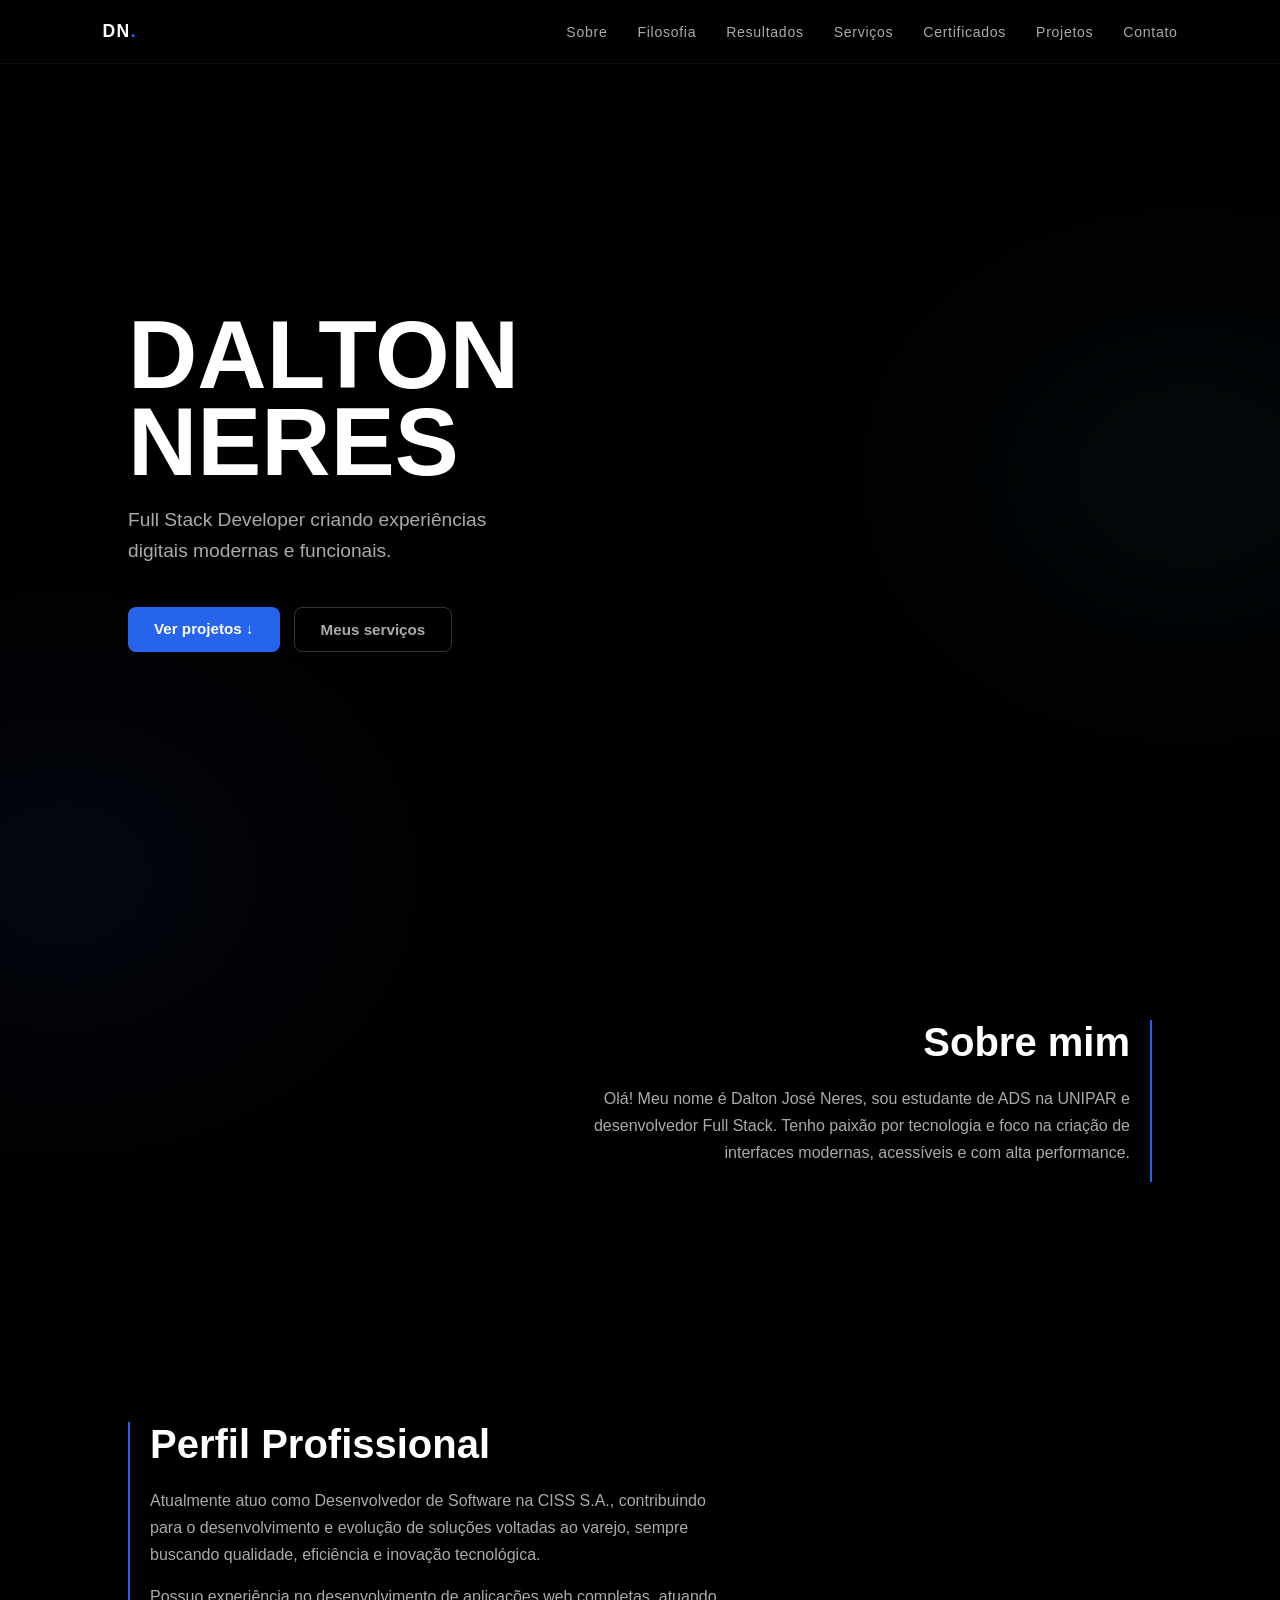
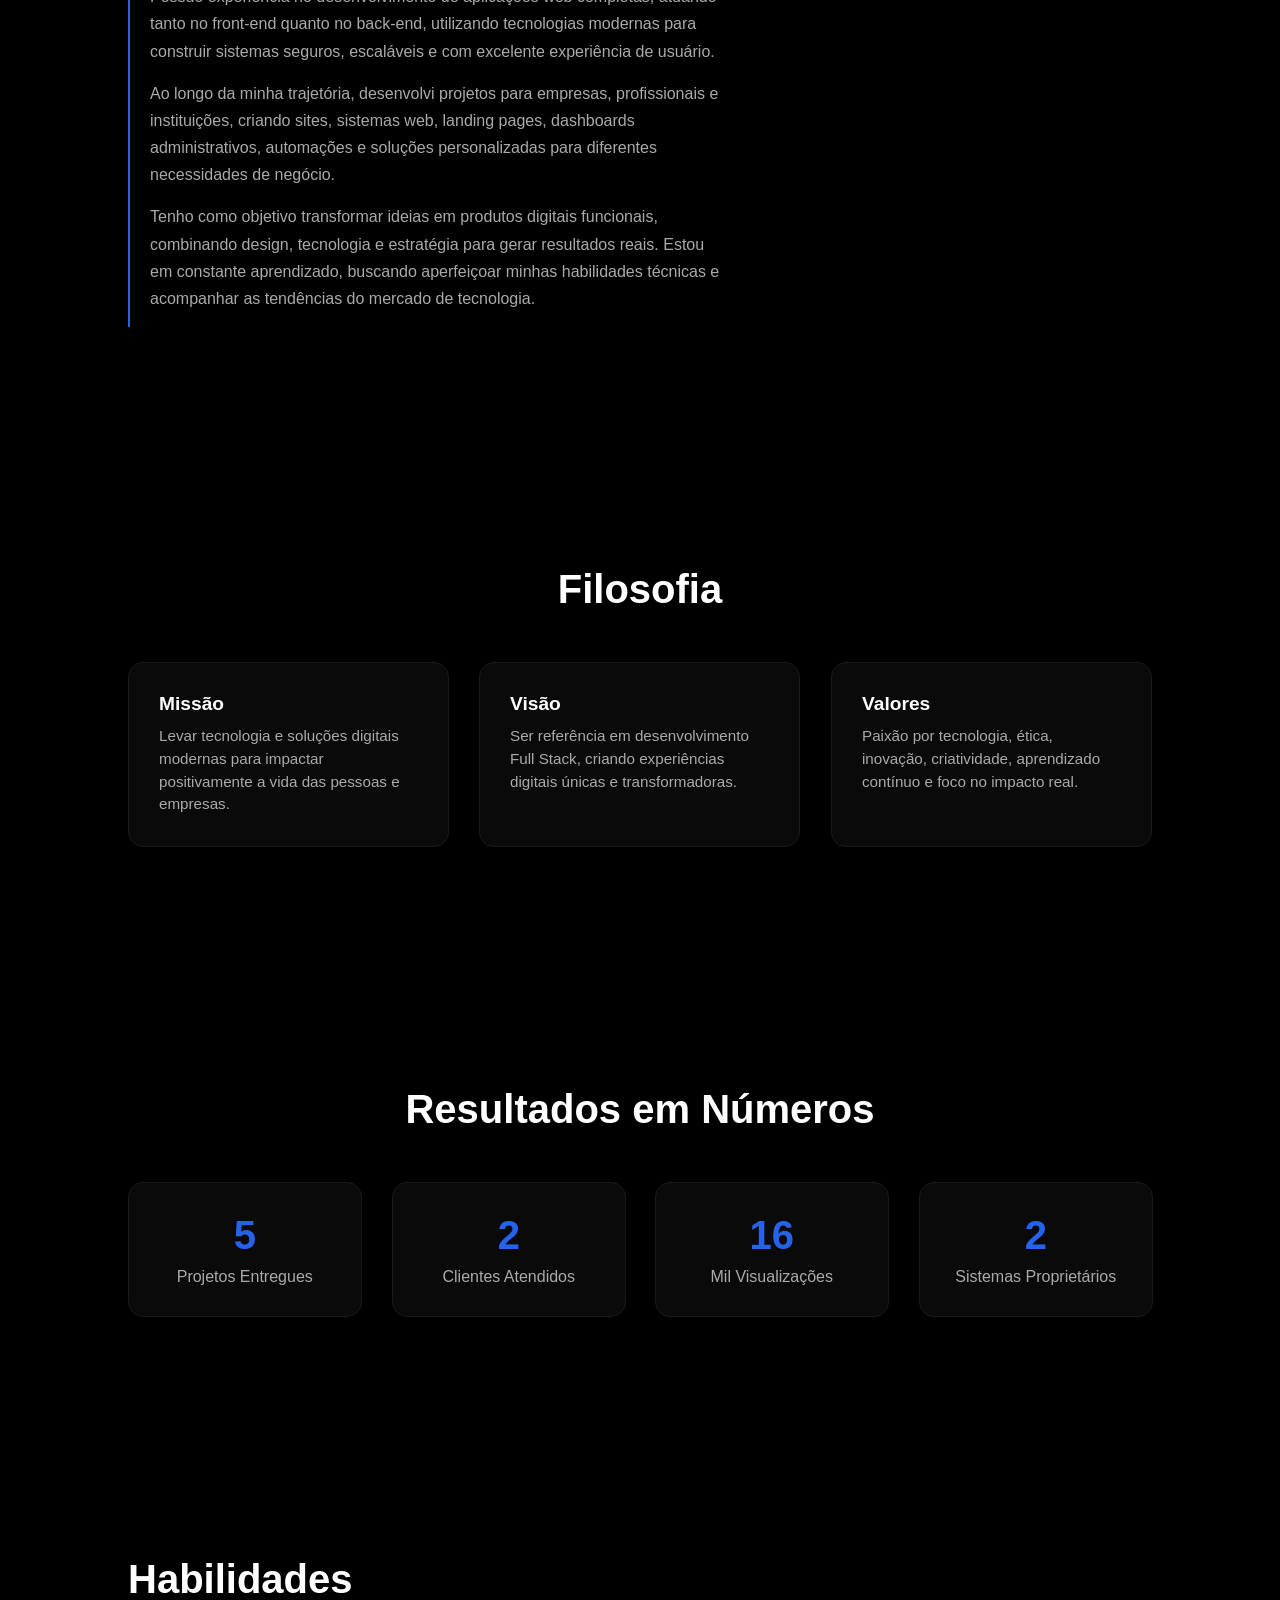
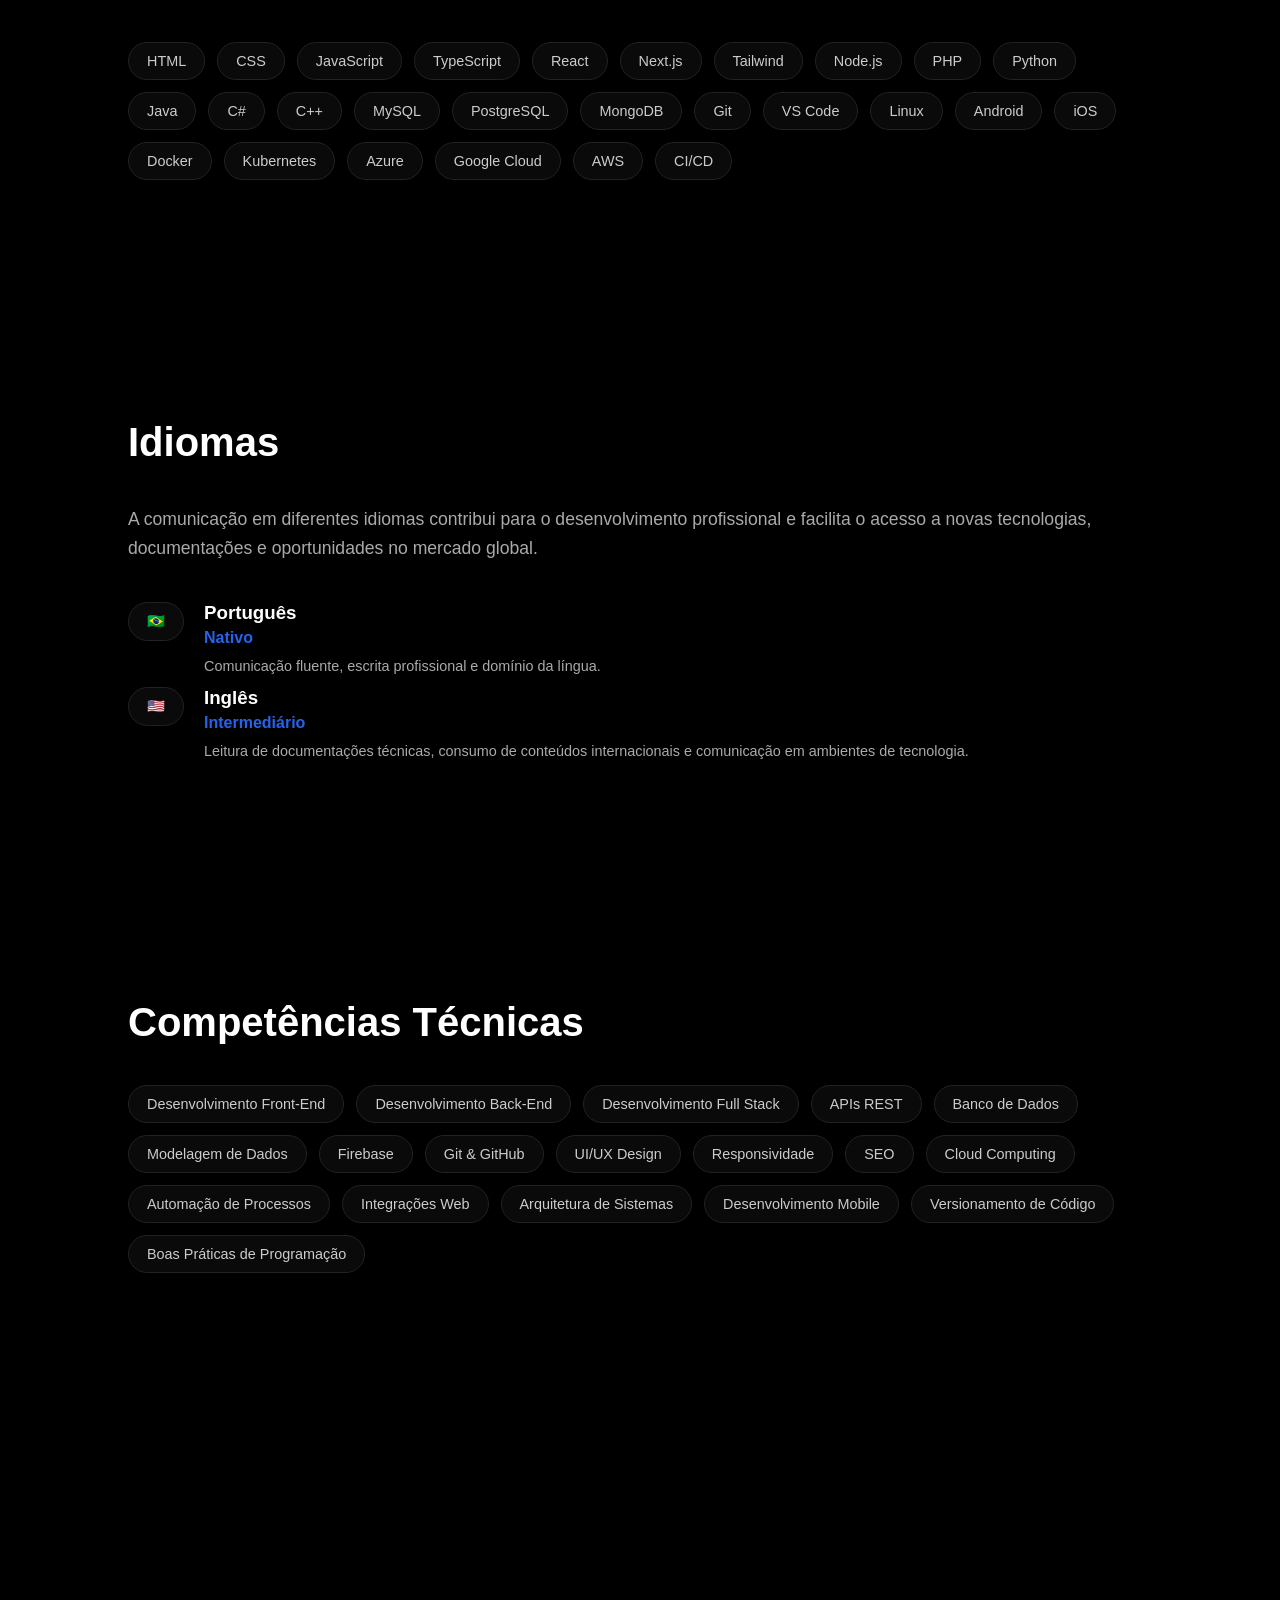
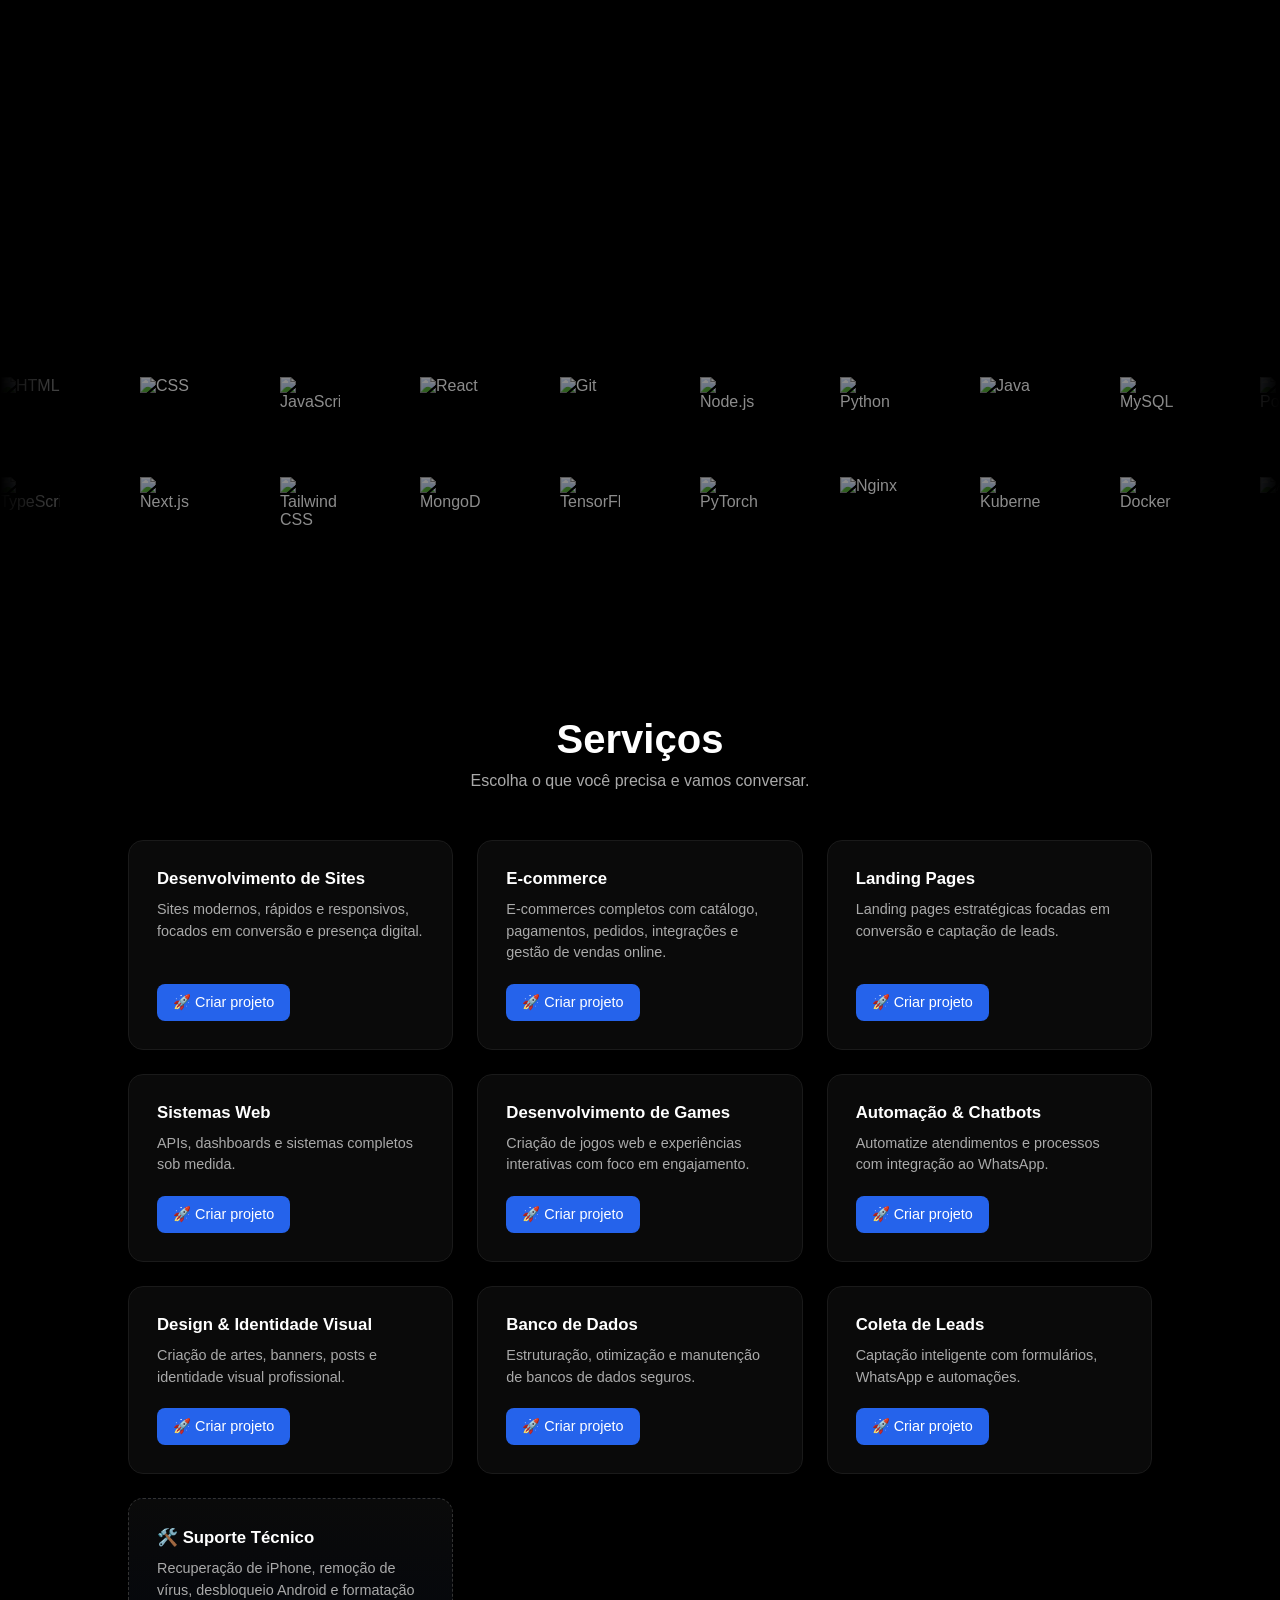
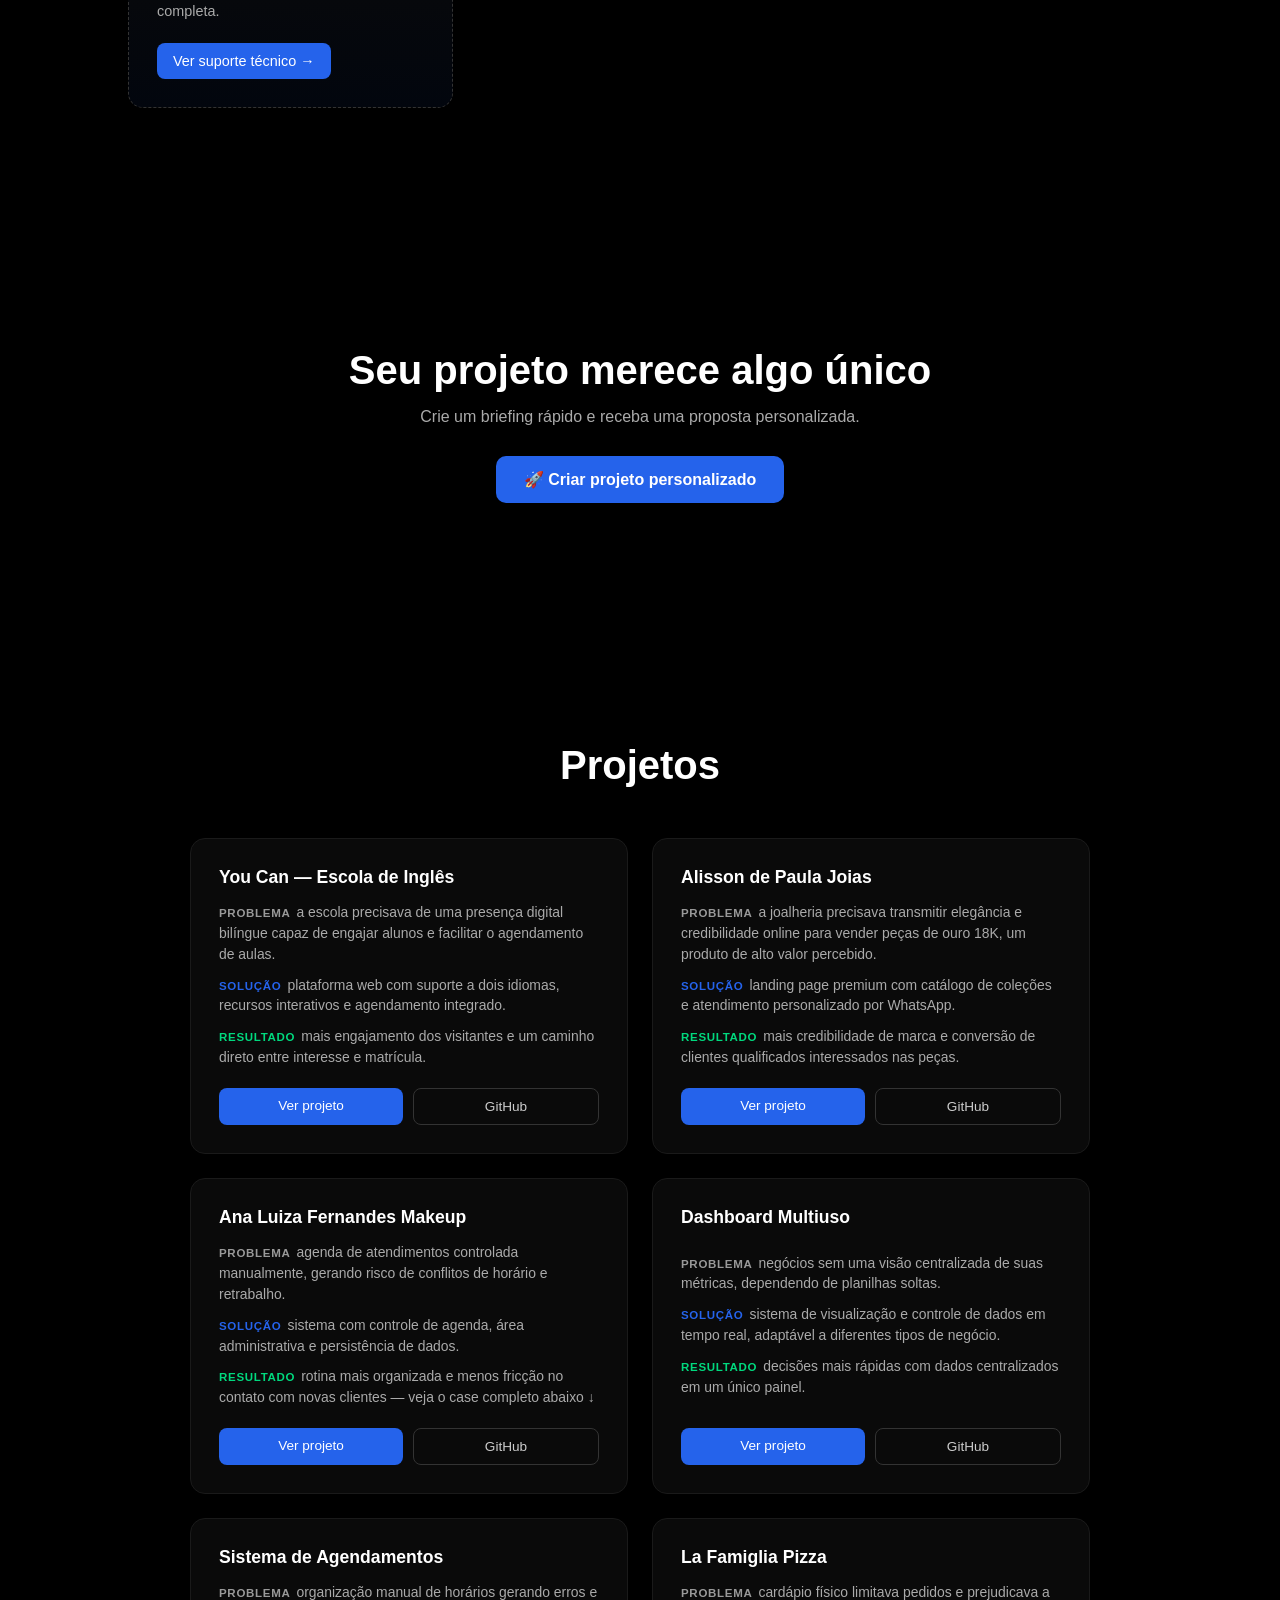
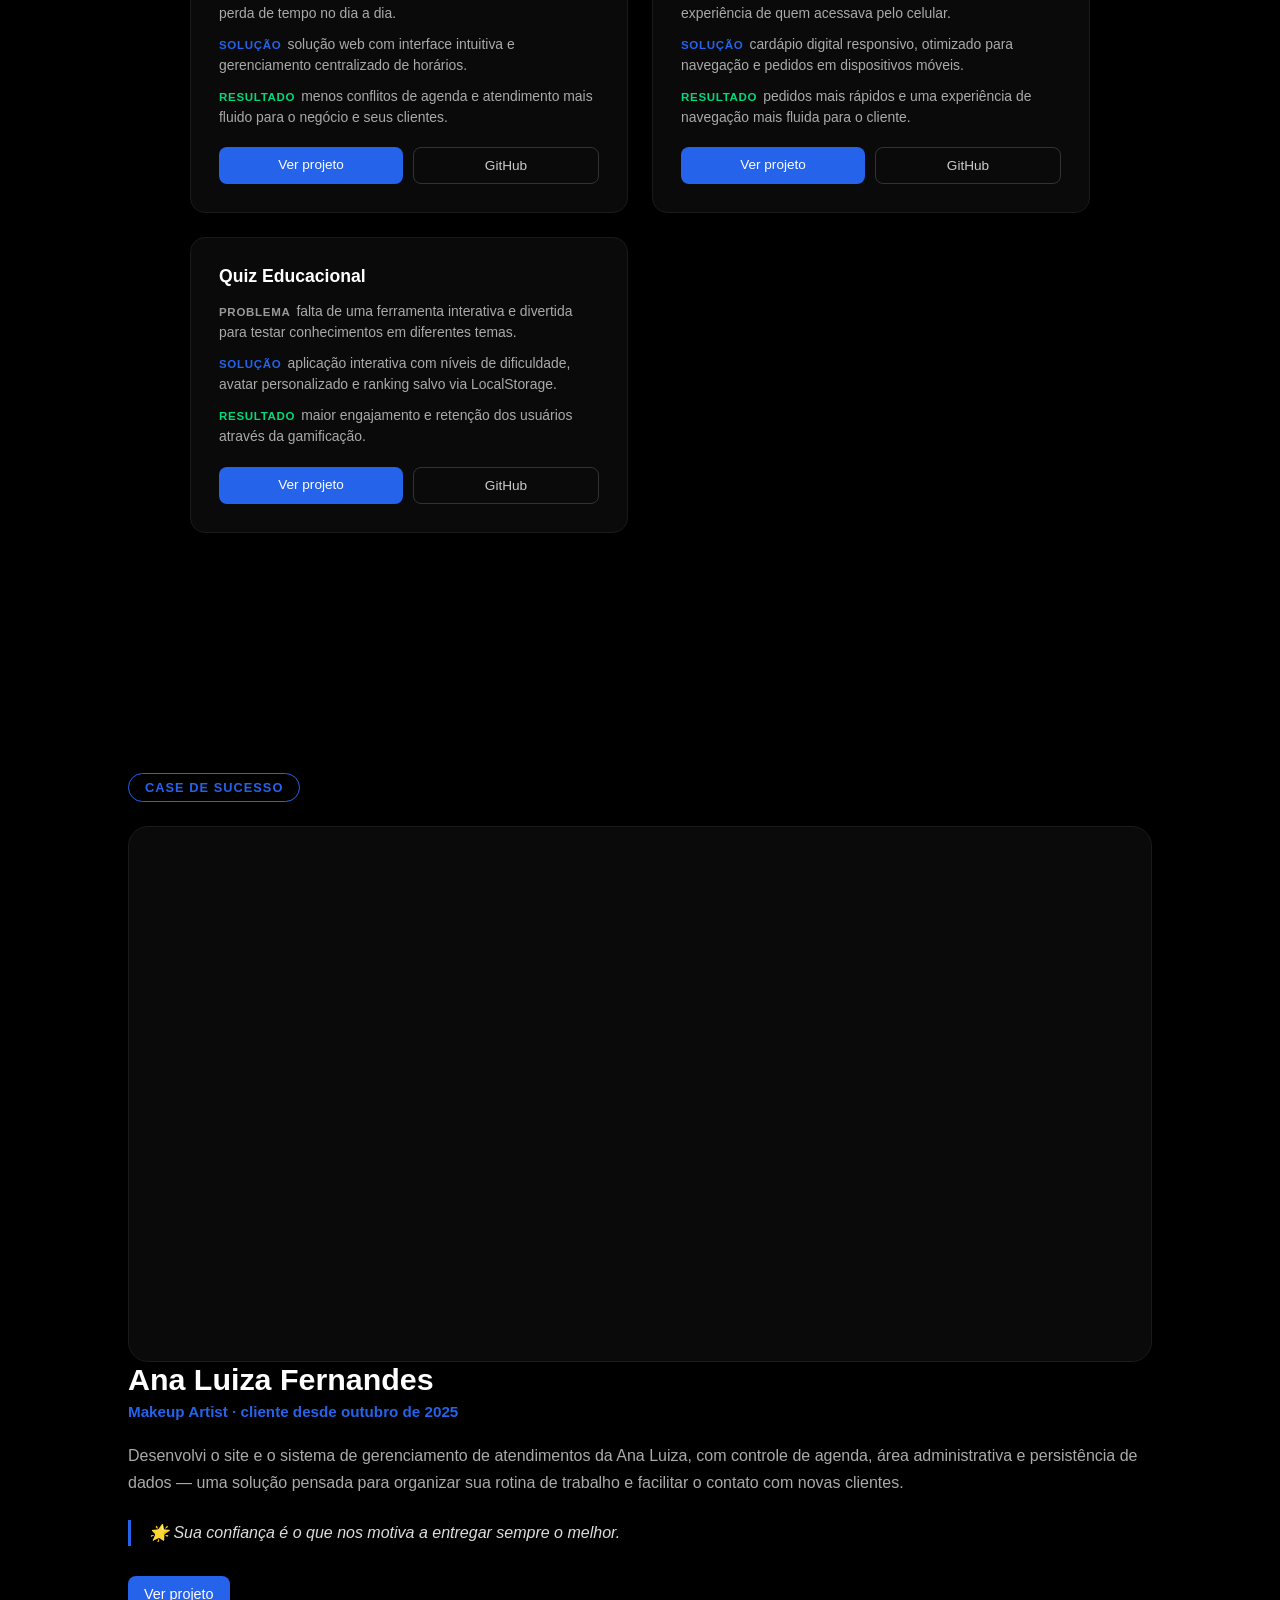
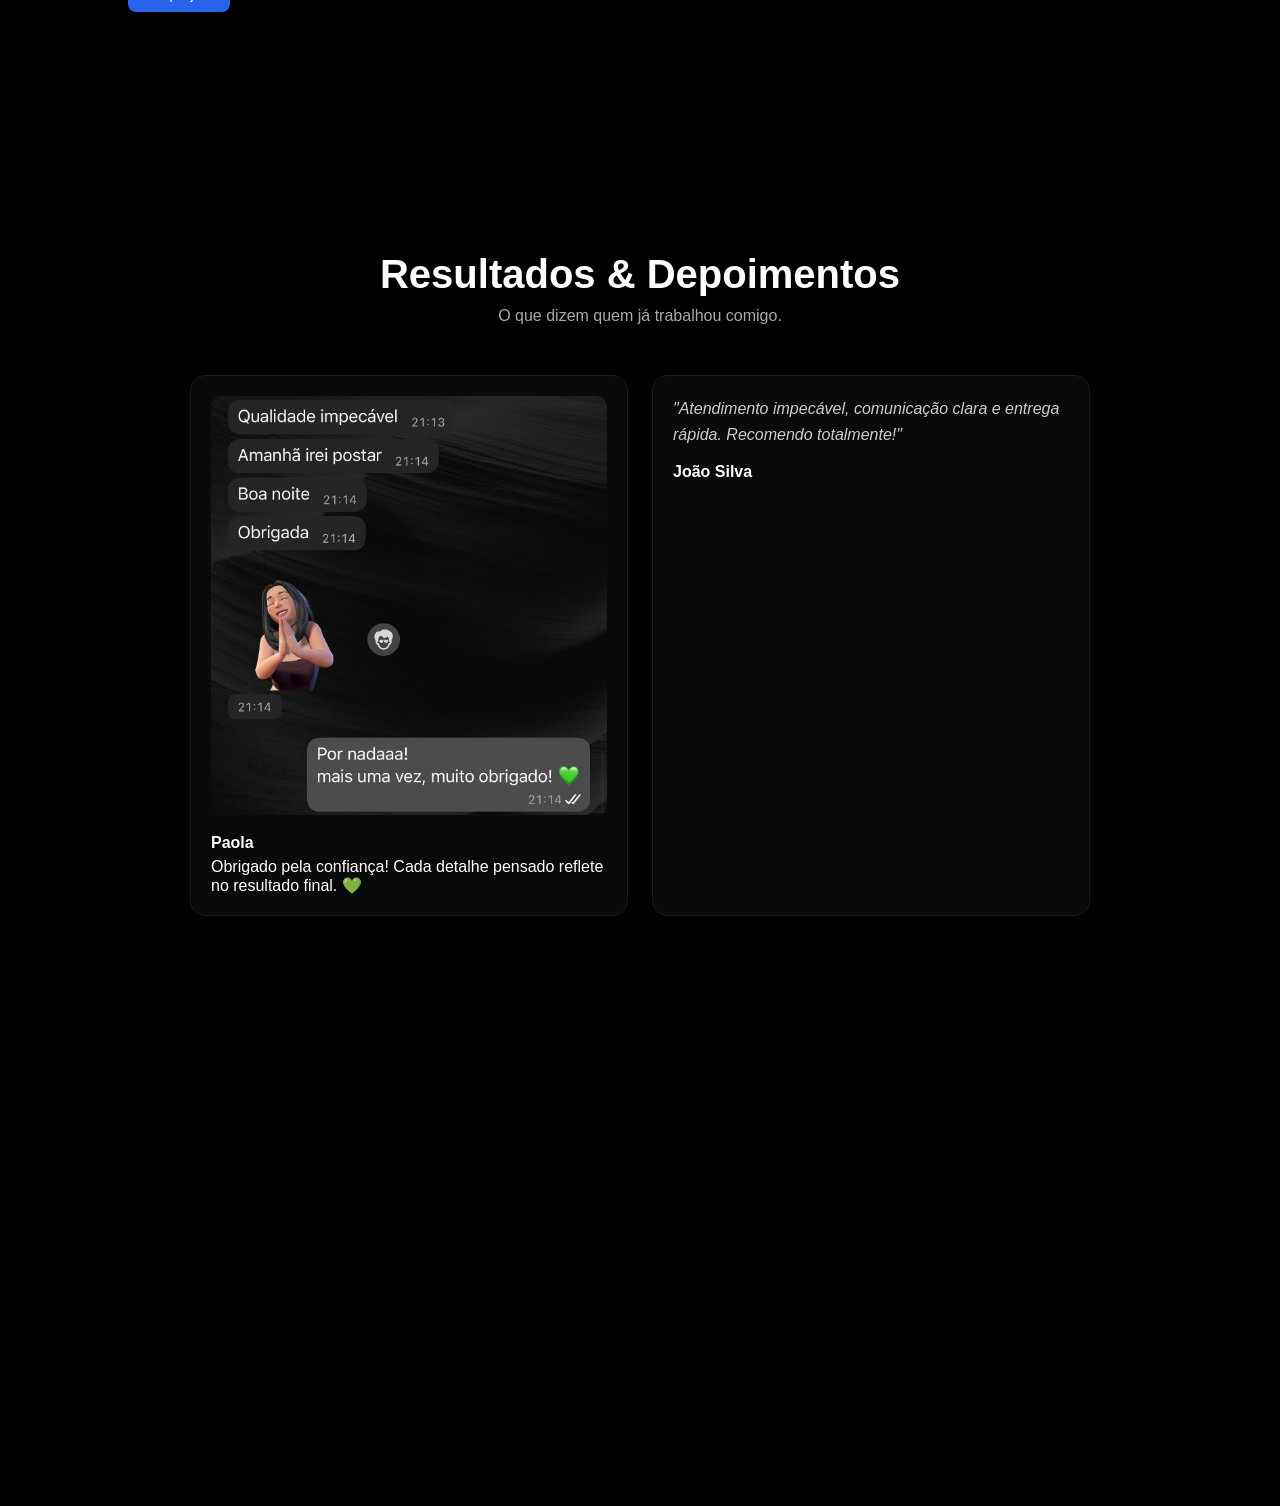
==== index.html @ 387e4067 "linkagem de pdfs" ====
<!DOCTYPE html>
<html lang="pt-br">

<head>
  <meta charset="UTF-8">
  <meta name="viewport" content="width=device-width, initial-scale=1.0">
  <title>Dalton Neres | Full Stack Developer</title>

  <!-- SEO -->
  <meta name="description"
    content="Portfólio de Dalton Neres — Desenvolvedor Full Stack especializado em sites, sistemas web, landing pages e automações.">
  <meta name="author" content="Dalton Neres">
  <meta property="og:title" content="Dalton Neres | Full Stack Developer">
  <meta property="og:description" content="Criando experiências digitais modernas e funcionais.">
  <meta property="og:type" content="website">
  <meta property="og:url" content="https://potfolio-neres-s48x.vercel.app/">

  <link rel="stylesheet" href="style.css">
</head>

<body>

  <!-- ─── NAVBAR ─────────────────────────────────────────────────────────────── -->
  <nav id="navbar" role="navigation" aria-label="Menu principal">
    <a href="#hero" class="nav-logo">DN<span>.</span></a>

    <button id="menuToggle" aria-label="Abrir menu" aria-expanded="false">☰</button>

    <ul id="navMenu">
      <li><a href="#sobre" class="nav-link">Sobre</a></li>
      <li><a href="#filosofia" class="nav-link">Filosofia</a></li>
      <li><a href="#resultados" class="nav-link">Resultados</a></li>
      <li><a href="#servicos" class="nav-link">Serviços</a></li>
      <li><a href="#certificacoes" class="nav-link">Certificados</a></li>
      <li><a href="#projetos" class="nav-link">Projetos</a></li>
      <li><a href="#contato" class="nav-link">Contato</a></li>
    </ul>
  </nav>

  <!-- ─── HERO ────────────────────────────────────────────────────────────────── -->
  <section class="hero" id="hero">
    <h1>
      DALTON <br>
      NERES
    </h1>

    <p class="subtitle">
      Full Stack Developer criando experiências digitais modernas e funcionais.
    </p>

    <div class="hero-cta">
      <a href="#projetos" class="btn-hero primary">Ver projetos ↓</a>
      <a href="#servicos" class="btn-hero secondary">Meus serviços</a>
    </div>
  </section>

  <!-- ─── SOBRE ────────────────────────────────────────────────────────────────── -->
  <section class="sobre reveal" id="sobre">
    <div class="content">
      <h2>Sobre mim</h2>
      <p>
        Olá! Meu nome é Dalton José Neres, sou estudante de ADS na UNIPAR
        e desenvolvedor Full Stack. Tenho paixão por tecnologia e foco na
        criação de interfaces modernas, acessíveis e com alta performance.
      </p>
    </div>
  </section>

  <!-- ─── PERFIL PROFISSIONAL ──────────────────────────────────────────────────── -->

  <section class="profissional reveal">
    <div class="content">
      <h2>Perfil Profissional</h2>

      <p>
        Atualmente atuo como Desenvolvedor de Software na CISS S.A., contribuindo para o desenvolvimento e evolução de
        soluções voltadas ao varejo, sempre buscando qualidade, eficiência e inovação tecnológica.
      </p>

      <p>
        Possuo experiência no desenvolvimento de aplicações web completas, atuando tanto no front-end quanto no
        back-end, utilizando tecnologias modernas para construir sistemas seguros, escaláveis e com excelente
        experiência de usuário.
      </p>

      <p>
        Ao longo da minha trajetória, desenvolvi projetos para empresas, profissionais e instituições, criando sites,
        sistemas web, landing pages, dashboards administrativos, automações e soluções personalizadas para diferentes
        necessidades de negócio.
      </p>

      <p>
        Tenho como objetivo transformar ideias em produtos digitais funcionais, combinando design, tecnologia e
        estratégia para gerar resultados reais. Estou em constante aprendizado, buscando aperfeiçoar minhas habilidades
        técnicas e acompanhar as tendências do mercado de tecnologia.
      </p>

    </div>
  </section>

  <!-- ─── FILOSOFIA ────────────────────────────────────────────────────────────── -->
  <section class="filosofia fade-in" id="filosofia">
    <h2>Filosofia</h2>

    <div class="filosofia-cards">
      <div class="filosofia-card">
        <h3>Missão</h3>
        <p>Levar tecnologia e soluções digitais modernas para impactar positivamente a vida das pessoas e empresas.</p>
      </div>

      <div class="filosofia-card">
        <h3>Visão</h3>
        <p>Ser referência em desenvolvimento Full Stack, criando experiências digitais únicas e transformadoras.</p>
      </div>

      <div class="filosofia-card">
        <h3>Valores</h3>
        <p>Paixão por tecnologia, ética, inovação, criatividade, aprendizado contínuo e foco no impacto real.</p>
      </div>
    </div>
  </section>

  <!-- ─── RESULTADOS ────────────────────────────────────────────────────────────── -->
  <section class="resultados-dev fade-in" id="resultados">
    <h2>Resultados em Números</h2>

    <div class="resultados-grid">
      <div class="resultado-card">
        <span class="numero" data-valor="35">0</span>
        <p>Projetos Entregues</p>
      </div>

      <div class="resultado-card">
        <span class="numero" data-valor="18">0</span>
        <p>Clientes Atendidos</p>
      </div>

      <div class="resultado-card">
        <span class="numero" data-valor="100">0</span>
        <p>Mil Visualizações</p>
      </div>

      <div class="resultado-card">
        <span class="numero" data-valor="14">0</span>
        <p>Sistemas Proprietários</p>
      </div>
    </div>
  </section>

  <!-- ─── HABILIDADES ───────────────────────────────────────────────────────────── -->
  <section class="skills reveal">
    <h2>Habilidades</h2>

    <div class="grid">
      <span>HTML</span>
      <span>CSS</span>
      <span>JavaScript</span>
      <span>TypeScript</span>
      <span>React</span>
      <span>Next.js</span>
      <span>Tailwind</span>
      <span>Node.js</span>
      <span>PHP</span>
      <span>Python</span>
      <span>Java</span>
      <span>C#</span>
      <span>C++</span>
      <span>MySQL</span>
      <span>PostgreSQL</span>
      <span>MongoDB</span>
      <span>Git</span>
      <span>VS Code</span>
      <span>Linux</span>
      <span>Android</span>
      <span>iOS</span>
      <span>Docker</span>
      <span>Kubernetes</span>
      <span>Azure</span>
      <span>Google Cloud</span>
      <span>AWS</span>
      <span>CI/CD</span>
    </div>
  </section>

  <!-- ─── IDIOMAS ─────────────────────────────────────────────────────────────── -->

  <section class="idiomas reveal" id="idiomas">
    <h2>Idiomas</h2>

    <p class="descricao">
      A comunicação em diferentes idiomas contribui para o desenvolvimento
      profissional e facilita o acesso a novas tecnologias, documentações e
      oportunidades no mercado global.
    </p>

    <div class="grid">
      <div class="idioma-card">
        <span class="bandeira">🇧🇷</span>
        <div>
          <h3>Português</h3>
          <p>Nativo</p>
          <small>Comunicação fluente, escrita profissional e domínio da língua.</small>
        </div>
      </div>

      <div class="idioma-card">
        <span class="bandeira">🇺🇸</span>
        <div>
          <h3>Inglês</h3>
          <p>Intermediário</p>
          <small>
            Leitura de documentações técnicas, consumo de conteúdos internacionais
            e comunicação em ambientes de tecnologia.
          </small>
        </div>
      </div>
    </div>
  </section>

  <!-- ─── COMPETÊNCIAS TÉCNICAS ──────────────────────────────────────────────── -->

  <section class="competencias reveal" id="competencias">
    <h2>Competências Técnicas</h2>

    <div class="grid">
      <span>Desenvolvimento Front-End</span>
      <span>Desenvolvimento Back-End</span>
      <span>Desenvolvimento Full Stack</span>
      <span>APIs REST</span>
      <span>Banco de Dados</span>
      <span>Modelagem de Dados</span>
      <span>Firebase</span>
      <span>Git & GitHub</span>
      <span>UI/UX Design</span>
      <span>Responsividade</span>
      <span>SEO</span>
      <span>Cloud Computing</span>
      <span>Automação de Processos</span>
      <span>Integrações Web</span>
      <span>Arquitetura de Sistemas</span>
      <span>Desenvolvimento Mobile</span>
      <span>Versionamento de Código</span>
      <span>Boas Práticas de Programação</span>
    </div>
  </section>


  <!-- ─── CERTIFICAÇÕES ───────────────────────────────────────────────────────── -->

  <section class="certificacoes reveal" id="certificacoes">
    <h2>Certificações</h2>

    <p class="descricao">
      Cursos e certificados que complementam minha formação técnica.
    </p>

    <div class="certificacoes-grid">
      <div class="certificado-card">
        <span class="certificado-icone">📄</span>
        <div class="certificado-info">
          <h3>Inglês</h3>
          <p>Curso de idiomas — Digital Innovation One</p>
        </div>
        <a href="certifications/inglesdn.pdf" target="_blank" rel="noopener" class="certificado-btn">Ver PDF</a>
      </div>

      <div class="certificado-card">
        <span class="certificado-icone">📄</span>
        <div class="certificado-info">
          <h3>Projetos - PowerBuilder</h3>
          <p>Desenvolvimento de projetos com PowerBuilder</p>
        </div>
        <a href="certifications/Projetos - PowerBuilder.pdf" target="_blank" rel="noopener" class="certificado-btn">Ver PDF</a>
      </div>

      <div class="certificado-card">
        <span class="certificado-icone">📄</span>
        <div class="certificado-info">
          <h3>SQL Básico</h3>
          <p>Fundamentos de banco de dados e SQL</p>
        </div>
        <a href="certifications/SQL Básico.pdf" target="_blank" rel="noopener" class="certificado-btn">Ver PDF</a>
      </div>
    </div>
  </section>

  <!-- ─── TECH MARQUEE ─────────────────────────────────────────────────────────── -->
  <section class="tech" aria-hidden="true">

    <div class="marquee">
      <div class="track">
        <img src="https://cdn.jsdelivr.net/gh/devicons/devicon/icons/html5/html5-original.svg" alt="HTML" title="HTML"
          loading="lazy">
        <img src="https://cdn.jsdelivr.net/gh/devicons/devicon/icons/css3/css3-original.svg" alt="CSS" title="CSS"
          loading="lazy">
        <img src="https://cdn.jsdelivr.net/gh/devicons/devicon/icons/javascript/javascript-original.svg"
          alt="JavaScript" title="JavaScript" loading="lazy">
        <img src="https://cdn.jsdelivr.net/gh/devicons/devicon/icons/react/react-original.svg" alt="React" title="React"
          loading="lazy">
        <img src="https://cdn.jsdelivr.net/gh/devicons/devicon/icons/git/git-original.svg" alt="Git" title="Git"
          loading="lazy">
        <img src="https://cdn.jsdelivr.net/gh/devicons/devicon/icons/nodejs/nodejs-original.svg" alt="Node.js"
          title="Node.js" loading="lazy">
        <img src="https://cdn.jsdelivr.net/gh/devicons/devicon/icons/python/python-original.svg" alt="Python"
          title="Python" loading="lazy">
        <img src="https://cdn.jsdelivr.net/gh/devicons/devicon/icons/java/java-original.svg" alt="Java" title="Java"
          loading="lazy">
        <img src="https://cdn.jsdelivr.net/gh/devicons/devicon/icons/mysql/mysql-original.svg" alt="MySQL" title="MySQL"
          loading="lazy">
        <img src="https://cdn.jsdelivr.net/gh/devicons/devicon/icons/postgresql/postgresql-original.svg"
          alt="PostgreSQL" title="PostgreSQL" loading="lazy">
        <img src="https://cdn.jsdelivr.net/gh/devicons/devicon/icons/vscode/vscode-original.svg" alt="VS Code"
          title="VS Code" loading="lazy">
        <img src="https://cdn.jsdelivr.net/gh/devicons/devicon/icons/linux/linux-original.svg" alt="Linux" title="Linux"
          loading="lazy">
        <img src="https://cdn.jsdelivr.net/gh/devicons/devicon/icons/android/android-original.svg" alt="Android"
          title="Android" loading="lazy">
        <img src="https://cdn.jsdelivr.net/gh/devicons/devicon/icons/docker/docker-original.svg" alt="Docker"
          title="Docker" loading="lazy">
        <img src="https://cdn.jsdelivr.net/gh/devicons/devicon/icons/kubernetes/kubernetes-plain.svg" alt="Kubernetes"
          title="Kubernetes" loading="lazy">
        <img src="https://cdn.jsdelivr.net/gh/devicons/devicon/icons/azure/azure-original.svg" alt="Azure" title="Azure"
          loading="lazy">
        <img src="https://cdn.jsdelivr.net/gh/devicons/devicon/icons/googlecloud/googlecloud-original.svg"
          alt="Google Cloud" title="Google Cloud" loading="lazy">
        <img src="https://cdn.jsdelivr.net/gh/devicons/devicon/icons/php/php-original.svg" alt="PHP" title="PHP"
          loading="lazy">
        <img src="https://cdn.jsdelivr.net/gh/devicons/devicon/icons/csharp/csharp-original.svg" alt="C#" title="C#"
          loading="lazy">
        <img src="https://cdn.jsdelivr.net/gh/devicons/devicon/icons/cplusplus/cplusplus-original.svg" alt="C++"
          title="C++" loading="lazy">
        <img src="https://cdn.jsdelivr.net/gh/devicons/devicon/icons/typescript/typescript-original.svg"
          alt="TypeScript" title="TypeScript" loading="lazy">
        <img src="https://cdn.jsdelivr.net/gh/devicons/devicon/icons/nextjs/nextjs-original.svg" alt="Next.js"
          title="Next.js" loading="lazy">
        <img src="https://cdn.jsdelivr.net/gh/devicons/devicon/icons/tailwindcss/tailwindcss-original.svg"
          alt="Tailwind CSS" title="Tailwind CSS" loading="lazy">
        <img src="https://cdn.jsdelivr.net/gh/devicons/devicon/icons/mongodb/mongodb-original.svg" alt="MongoDB"
          title="MongoDB" loading="lazy">
        <img src="https://cdn.jsdelivr.net/gh/devicons/devicon/icons/tensorflow/tensorflow-original.svg"
          alt="TensorFlow" title="TensorFlow" loading="lazy">
        <img src="https://cdn.jsdelivr.net/gh/devicons/devicon/icons/pytorch/pytorch-original.svg" alt="PyTorch"
          title="PyTorch" loading="lazy">
        <img src="https://cdn.jsdelivr.net/gh/devicons/devicon/icons/nginx/nginx-original.svg" alt="Nginx" title="Nginx"
          loading="lazy">
        <img src="https://cdn.jsdelivr.net/gh/devicons/devicon/icons/apple/apple-original.svg" alt="iOS" title="iOS"
          loading="lazy">
        <img
          src="https://cdn.jsdelivr.net/gh/devicons/devicon/icons/amazonwebservices/amazonwebservices-original-wordmark.svg"
          alt="AWS" title="AWS" loading="lazy">
        <img src="https://cdn.jsdelivr.net/gh/devicons/devicon/icons/githubactions/githubactions-original.svg"
          alt="GitHub Actions" title="GitHub Actions" loading="lazy">
        <!-- duplicata para loop contínuo -->
        <img src="https://cdn.jsdelivr.net/gh/devicons/devicon/icons/html5/html5-original.svg" alt="" loading="lazy">
        <img src="https://cdn.jsdelivr.net/gh/devicons/devicon/icons/css3/css3-original.svg" alt="" loading="lazy">
        <img src="https://cdn.jsdelivr.net/gh/devicons/devicon/icons/javascript/javascript-original.svg" alt=""
          loading="lazy">
        <img src="https://cdn.jsdelivr.net/gh/devicons/devicon/icons/react/react-original.svg" alt="" loading="lazy">
        <img src="https://cdn.jsdelivr.net/gh/devicons/devicon/icons/git/git-original.svg" alt="" loading="lazy">
        <img src="https://cdn.jsdelivr.net/gh/devicons/devicon/icons/nodejs/nodejs-original.svg" alt="" loading="lazy">
        <img src="https://cdn.jsdelivr.net/gh/devicons/devicon/icons/python/python-original.svg" alt="" loading="lazy">
        <img src="https://cdn.jsdelivr.net/gh/devicons/devicon/icons/java/java-original.svg" alt="" loading="lazy">
        <img src="https://cdn.jsdelivr.net/gh/devicons/devicon/icons/mysql/mysql-original.svg" alt="" loading="lazy">
        <img src="https://cdn.jsdelivr.net/gh/devicons/devicon/icons/postgresql/postgresql-original.svg" alt=""
          loading="lazy">
        <img src="https://cdn.jsdelivr.net/gh/devicons/devicon/icons/vscode/vscode-original.svg" alt="" loading="lazy">
        <img src="https://cdn.jsdelivr.net/gh/devicons/devicon/icons/linux/linux-original.svg" alt="" loading="lazy">
        <img src="https://cdn.jsdelivr.net/gh/devicons/devicon/icons/android/android-original.svg" alt=""
          loading="lazy">
        <img src="https://cdn.jsdelivr.net/gh/devicons/devicon/icons/docker/docker-original.svg" alt="" loading="lazy">
        <img src="https://cdn.jsdelivr.net/gh/devicons/devicon/icons/kubernetes/kubernetes-plain.svg" alt=""
          loading="lazy">
        <img src="https://cdn.jsdelivr.net/gh/devicons/devicon/icons/azure/azure-original.svg" alt="" loading="lazy">
        <img src="https://cdn.jsdelivr.net/gh/devicons/devicon/icons/googlecloud/googlecloud-original.svg" alt=""
          loading="lazy">
        <img src="https://cdn.jsdelivr.net/gh/devicons/devicon/icons/php/php-original.svg" alt="" loading="lazy">
        <img src="https://cdn.jsdelivr.net/gh/devicons/devicon/icons/csharp/csharp-original.svg" alt="" loading="lazy">
        <img src="https://cdn.jsdelivr.net/gh/devicons/devicon/icons/cplusplus/cplusplus-original.svg" alt=""
          loading="lazy">
        <img src="https://cdn.jsdelivr.net/gh/devicons/devicon/icons/typescript/typescript-original.svg" alt=""
          loading="lazy">
        <img src="https://cdn.jsdelivr.net/gh/devicons/devicon/icons/nextjs/nextjs-original.svg" alt="" loading="lazy">
        <img src="https://cdn.jsdelivr.net/gh/devicons/devicon/icons/tailwindcss/tailwindcss-original.svg" alt=""
          loading="lazy">
        <img src="https://cdn.jsdelivr.net/gh/devicons/devicon/icons/mongodb/mongodb-original.svg" alt=""
          loading="lazy">
        <img src="https://cdn.jsdelivr.net/gh/devicons/devicon/icons/tensorflow/tensorflow-original.svg" alt=""
          loading="lazy">
        <img src="https://cdn.jsdelivr.net/gh/devicons/devicon/icons/pytorch/pytorch-original.svg" alt=""
          loading="lazy">
        <img src="https://cdn.jsdelivr.net/gh/devicons/devicon/icons/nginx/nginx-original.svg" alt="" loading="lazy">
        <img src="https://cdn.jsdelivr.net/gh/devicons/devicon/icons/apple/apple-original.svg" alt="" loading="lazy">
        <img
          src="https://cdn.jsdelivr.net/gh/devicons/devicon/icons/amazonwebservices/amazonwebservices-original-wordmark.svg"
          alt="" loading="lazy">
        <img src="https://cdn.jsdelivr.net/gh/devicons/devicon/icons/githubactions/githubactions-original.svg" alt=""
          loading="lazy">
      </div>
    </div>

    <div class="marquee reverse">
      <div class="track">
        <img src="https://cdn.jsdelivr.net/gh/devicons/devicon/icons/typescript/typescript-original.svg"
          alt="TypeScript" title="TypeScript" loading="lazy">
        <img src="https://cdn.jsdelivr.net/gh/devicons/devicon/icons/nextjs/nextjs-original.svg" alt="Next.js"
          title="Next.js" loading="lazy">
        <img src="https://cdn.jsdelivr.net/gh/devicons/devicon/icons/tailwindcss/tailwindcss-original.svg"
          alt="Tailwind CSS" title="Tailwind CSS" loading="lazy">
        <img src="https://cdn.jsdelivr.net/gh/devicons/devicon/icons/mongodb/mongodb-original.svg" alt="MongoDB"
          title="MongoDB" loading="lazy">
        <img src="https://cdn.jsdelivr.net/gh/devicons/devicon/icons/tensorflow/tensorflow-original.svg"
          alt="TensorFlow" title="TensorFlow" loading="lazy">
        <img src="https://cdn.jsdelivr.net/gh/devicons/devicon/icons/pytorch/pytorch-original.svg" alt="PyTorch"
          title="PyTorch" loading="lazy">
        <img src="https://cdn.jsdelivr.net/gh/devicons/devicon/icons/nginx/nginx-original.svg" alt="Nginx" title="Nginx"
          loading="lazy">
        <img src="https://cdn.jsdelivr.net/gh/devicons/devicon/icons/kubernetes/kubernetes-plain.svg" alt="Kubernetes"
          title="Kubernetes" loading="lazy">
        <img src="https://cdn.jsdelivr.net/gh/devicons/devicon/icons/docker/docker-original.svg" alt="Docker"
          title="Docker" loading="lazy">
        <img src="https://cdn.jsdelivr.net/gh/devicons/devicon/icons/azure/azure-original.svg" alt="Azure" title="Azure"
          loading="lazy">
        <img src="https://cdn.jsdelivr.net/gh/devicons/devicon/icons/googlecloud/googlecloud-original.svg"
          alt="Google Cloud" title="Google Cloud" loading="lazy">
        <img
          src="https://cdn.jsdelivr.net/gh/devicons/devicon/icons/amazonwebservices/amazonwebservices-original-wordmark.svg"
          alt="AWS" title="AWS" loading="lazy">
        <img src="https://cdn.jsdelivr.net/gh/devicons/devicon/icons/githubactions/githubactions-original.svg"
          alt="GitHub Actions" title="GitHub Actions" loading="lazy">
        <img src="https://cdn.jsdelivr.net/gh/devicons/devicon/icons/linux/linux-original.svg" alt="Linux" title="Linux"
          loading="lazy">
        <img src="https://cdn.jsdelivr.net/gh/devicons/devicon/icons/apple/apple-original.svg" alt="iOS" title="iOS"
          loading="lazy">
        <img src="https://cdn.jsdelivr.net/gh/devicons/devicon/icons/android/android-original.svg" alt="Android"
          title="Android" loading="lazy">
        <!-- duplicata -->
        <img src="https://cdn.jsdelivr.net/gh/devicons/devicon/icons/typescript/typescript-original.svg" alt=""
          loading="lazy">
        <img src="https://cdn.jsdelivr.net/gh/devicons/devicon/icons/nextjs/nextjs-original.svg" alt="" loading="lazy">
        <img src="https://cdn.jsdelivr.net/gh/devicons/devicon/icons/tailwindcss/tailwindcss-original.svg" alt=""
          loading="lazy">
        <img src="https://cdn.jsdelivr.net/gh/devicons/devicon/icons/mongodb/mongodb-original.svg" alt=""
          loading="lazy">
        <img src="https://cdn.jsdelivr.net/gh/devicons/devicon/icons/tensorflow/tensorflow-original.svg" alt=""
          loading="lazy">
        <img src="https://cdn.jsdelivr.net/gh/devicons/devicon/icons/pytorch/pytorch-original.svg" alt=""
          loading="lazy">
        <img src="https://cdn.jsdelivr.net/gh/devicons/devicon/icons/nginx/nginx-original.svg" alt="" loading="lazy">
        <img src="https://cdn.jsdelivr.net/gh/devicons/devicon/icons/kubernetes/kubernetes-plain.svg" alt=""
          loading="lazy">
        <img src="https://cdn.jsdelivr.net/gh/devicons/devicon/icons/docker/docker-original.svg" alt="" loading="lazy">
        <img src="https://cdn.jsdelivr.net/gh/devicons/devicon/icons/azure/azure-original.svg" alt="" loading="lazy">
        <img src="https://cdn.jsdelivr.net/gh/devicons/devicon/icons/googlecloud/googlecloud-original.svg" alt=""
          loading="lazy">
        <img
          src="https://cdn.jsdelivr.net/gh/devicons/devicon/icons/amazonwebservices/amazonwebservices-original-wordmark.svg"
          alt="" loading="lazy">
        <img src="https://cdn.jsdelivr.net/gh/devicons/devicon/icons/githubactions/githubactions-original.svg" alt=""
          loading="lazy">
        <img src="https://cdn.jsdelivr.net/gh/devicons/devicon/icons/linux/linux-original.svg" alt="" loading="lazy">
        <img src="https://cdn.jsdelivr.net/gh/devicons/devicon/icons/apple/apple-original.svg" alt="" loading="lazy">
        <img src="https://cdn.jsdelivr.net/gh/devicons/devicon/icons/android/android-original.svg" alt=""
          loading="lazy">
      </div>
    </div>

  </section>

  <!-- ─── SERVIÇOS ──────────────────────────────────────────────────────────────── -->
  <section class="servicos-cards fade-in" id="servicos">
    <h2>Serviços</h2>
    <p class="subtitle">Escolha o que você precisa e vamos conversar.</p>

    <div class="cards-container">

      <div class="servico-card">
        <h3>Desenvolvimento de Sites</h3>
        <p>Sites modernos, rápidos e responsivos, focados em conversão e presença digital.</p>
        <div class="servico-actions">
          <a href="https://potfolio-neres-s48x.vercel.app/personalizado.html" class="btn-primary">🚀 Criar projeto</a>
        </div>
      </div>

      <div class="servico-card">
        <h3>E-commerce</h3>
        <p>E-commerces completos com catálogo, pagamentos, pedidos, integrações e gestão de vendas online.</p>
        <div class="servico-actions">
          <a href="https://potfolio-neres-s48x.vercel.app/personalizado.html" class="btn-primary">🚀 Criar projeto</a>
        </div>
      </div>

      <div class="servico-card">
        <h3>Landing Pages</h3>
        <p>Landing pages estratégicas focadas em conversão e captação de leads.</p>
        <div class="servico-actions">
          <a href="https://potfolio-neres-s48x.vercel.app/personalizado.html" class="btn-primary">🚀 Criar projeto</a>
        </div>
      </div>

      <div class="servico-card">
        <h3>Sistemas Web</h3>
        <p>APIs, dashboards e sistemas completos sob medida.</p>
        <div class="servico-actions">
          <a href="https://potfolio-neres-s48x.vercel.app/personalizado.html" class="btn-primary">🚀 Criar projeto</a>
        </div>
      </div>

      <div class="servico-card">
        <h3>Desenvolvimento de Games</h3>
        <p>Criação de jogos web e experiências interativas com foco em engajamento.</p>
        <div class="servico-actions">
          <a href="https://potfolio-neres-s48x.vercel.app/personalizado.html" class="btn-primary">🚀 Criar projeto</a>
        </div>
      </div>

      <div class="servico-card">
        <h3>Automação & Chatbots</h3>
        <p>Automatize atendimentos e processos com integração ao WhatsApp.</p>
        <div class="servico-actions">
          <a href="https://potfolio-neres-s48x.vercel.app/personalizado.html" class="btn-primary">🚀 Criar projeto</a>
        </div>
      </div>

      <div class="servico-card">
        <h3>Design & Identidade Visual</h3>
        <p>Criação de artes, banners, posts e identidade visual profissional.</p>
        <div class="servico-actions">
          <a href="https://potfolio-neres-s48x.vercel.app/personalizado.html" class="btn-primary">🚀 Criar projeto</a>
        </div>
      </div>

      <div class="servico-card">
        <h3>Banco de Dados</h3>
        <p>Estruturação, otimização e manutenção de bancos de dados seguros.</p>
        <div class="servico-actions">
          <a href="https://potfolio-neres-s48x.vercel.app/personalizado.html" class="btn-primary">🚀 Criar projeto</a>
        </div>
      </div>

      <div class="servico-card">
        <h3>Coleta de Leads</h3>
        <p>Captação inteligente com formulários, WhatsApp e automações.</p>
        <div class="servico-actions">
          <a href="https://potfolio-neres-s48x.vercel.app/personalizado.html" class="btn-primary">🚀 Criar projeto</a>
        </div>
      </div>

      <div class="servico-card servico-destaque">
        <h3>🛠️ Suporte Técnico</h3>
        <p>Recuperação de iPhone, remoção de vírus, desbloqueio Android e formatação completa.</p>
        <div class="servico-actions">
          <a href="suporte-tecnico.html" class="btn-primary">Ver suporte técnico →</a>
        </div>
      </div>

    </div>
  </section>

  <!-- ─── CTA ───────────────────────────────────────────────────────────────────── -->
  <section class="fade-in contato-cta">
    <h2>Seu projeto merece algo único</h2>
    <p>Crie um briefing rápido e receba uma proposta personalizada.</p>
    <a href="https://potfolio-neres-s48x.vercel.app/personalizado.html" class="btn btn-destaque">
      🚀 Criar projeto personalizado
    </a>
  </section>

  <!-- ─── PROJETOS ──────────────────────────────────────────────────────────────── -->
  <section class="projetos reveal" id="projetos">
    <h2>Projetos</h2>

    <div class="cards">

      <div class="card">
        <h3>You Can — Escola de Inglês</h3>
        <div class="card-psr">
          <p class="problema"><span class="psr-label">Problema</span>a escola precisava de uma presença digital
            bilíngue capaz de engajar alunos e facilitar o agendamento de aulas.</p>
          <p class="solucao"><span class="psr-label">Solução</span>plataforma web com suporte a dois idiomas,
            recursos interativos e agendamento integrado.</p>
          <p class="resultado"><span class="psr-label">Resultado</span>mais engajamento dos visitantes e um caminho
            direto entre interesse e matrícula.</p>
        </div>
        <div class="buttons">
          <a href="https://www.youcanescoladeingles.com.br/" target="_blank" rel="noopener">Ver projeto</a>
          <a href="https://github.com/daltonneres" target="_blank" rel="noopener">GitHub</a>
        </div>
      </div>

      <div class="card">
        <h3>Alisson de Paula Joias</h3>
        <div class="card-psr">
          <p class="problema"><span class="psr-label">Problema</span>a joalheria precisava transmitir elegância e
            credibilidade online para vender peças de ouro 18K, um produto de alto valor percebido.</p>
          <p class="solucao"><span class="psr-label">Solução</span>landing page premium com catálogo de coleções e
            atendimento personalizado por WhatsApp.</p>
          <p class="resultado"><span class="psr-label">Resultado</span>mais credibilidade de marca e conversão de
            clientes qualificados interessados nas peças.</p>
        </div>
        <div class="buttons">
          <a href="https://daltonneres.github.io/joias_apresentacao_fabiana/" target="_blank" rel="noopener">
            Ver projeto
          </a>
          <a href="https://github.com/daltonneres" target="_blank" rel="noopener">
            GitHub
          </a>
        </div>
      </div>

      <div class="card">
        <h3>Ana Luiza Fernandes Makeup</h3>
        <div class="card-psr">
          <p class="problema"><span class="psr-label">Problema</span>agenda de atendimentos controlada manualmente,
            gerando risco de conflitos de horário e retrabalho.</p>
          <p class="solucao"><span class="psr-label">Solução</span>sistema com controle de agenda, área
            administrativa e persistência de dados.</p>
          <p class="resultado"><span class="psr-label">Resultado</span>rotina mais organizada e menos fricção no
            contato com novas clientes — veja o case completo abaixo ↓</p>
        </div>
        <div class="buttons">
          <a href="https://ana-luiza-fernandes-makeup-site.vercel.app/" target="_blank" rel="noopener">Ver projeto</a>
          <a href="https://github.com/daltonneres" target="_blank" rel="noopener">GitHub</a>
        </div>
      </div>

      <div class="card">
        <h3>Dashboard Multiuso</h3>
        <div class="card-psr">
          <p class="problema"><span class="psr-label">Problema</span>negócios sem uma visão centralizada de suas
            métricas, dependendo de planilhas soltas.</p>
          <p class="solucao"><span class="psr-label">Solução</span>sistema de visualização e controle de dados em
            tempo real, adaptável a diferentes tipos de negócio.</p>
          <p class="resultado"><span class="psr-label">Resultado</span>decisões mais rápidas com dados centralizados
            em um único painel.</p>
        </div>
        <div class="buttons">
          <a href="https://daltonneres.github.io/dashboard-EMPRESAS/" target="_blank" rel="noopener">Ver projeto</a>
          <a href="https://github.com/daltonneres" target="_blank" rel="noopener">GitHub</a>
        </div>
      </div>

      <div class="card">
        <h3>Sistema de Agendamentos</h3>
        <div class="card-psr">
          <p class="problema"><span class="psr-label">Problema</span>organização manual de horários gerando erros e
            perda de tempo no dia a dia.</p>
          <p class="solucao"><span class="psr-label">Solução</span>solução web com interface intuitiva e
            gerenciamento centralizado de horários.</p>
          <p class="resultado"><span class="psr-label">Resultado</span>menos conflitos de agenda e atendimento mais
            fluido para o negócio e seus clientes.</p>
        </div>
        <div class="buttons">
          <a href="https://daltonneres.github.io/agendaaqui/" target="_blank" rel="noopener">Ver projeto</a>
          <a href="https://github.com/daltonneres" target="_blank" rel="noopener">GitHub</a>
        </div>
      </div>

      <div class="card">
        <h3>La Famiglia Pizza</h3>
        <div class="card-psr">
          <p class="problema"><span class="psr-label">Problema</span>cardápio físico limitava pedidos e prejudicava
            a experiência de quem acessava pelo celular.</p>
          <p class="solucao"><span class="psr-label">Solução</span>cardápio digital responsivo, otimizado para
            navegação e pedidos em dispositivos móveis.</p>
          <p class="resultado"><span class="psr-label">Resultado</span>pedidos mais rápidos e uma experiência de
            navegação mais fluida para o cliente.</p>
        </div>
        <div class="buttons">
          <a href="https://daltonneres.github.io/Lafamigliapizza-site/" target="_blank" rel="noopener">Ver projeto</a>
          <a href="https://github.com/daltonneres" target="_blank" rel="noopener">GitHub</a>
        </div>
      </div>

      <div class="card">
        <h3>Quiz Educacional</h3>
        <div class="card-psr">
          <p class="problema"><span class="psr-label">Problema</span>falta de uma ferramenta interativa e divertida
            para testar conhecimentos em diferentes temas.</p>
          <p class="solucao"><span class="psr-label">Solução</span>aplicação interativa com níveis de dificuldade,
            avatar personalizado e ranking salvo via LocalStorage.</p>
          <p class="resultado"><span class="psr-label">Resultado</span>maior engajamento e retenção dos usuários
            através da gamificação.</p>
        </div>
        <div class="buttons">
          <a href="https://daltonneres.github.io/quiz-educacional/" target="_blank" rel="noopener">Ver projeto</a>
          <a href="https://github.com/daltonneres" target="_blank" rel="noopener">GitHub</a>
        </div>
      </div>

    </div>
  </section>

  <!-- ─── CASE DE SUCESSO ───────────────────────────────────────────────────────── -->
  <section class="case-sucesso reveal" id="case">
    <div class="case-tag">Case de sucesso</div>

    <div class="case-container">
      <div class="case-video">
        <iframe width="100%" height="450" src="https://www.youtube.com/embed/dkk9D1w_Pps" title="Case Ana Luiza"
          frameborder="0"
          allow="accelerometer; autoplay; clipboard-write; encrypted-media; gyroscope; picture-in-picture; web-share"
          allowfullscreen>
        </iframe>
      </div>
    </div>

    <div class="case-info">
      <h2>Ana Luiza Fernandes</h2>
      <p class="case-cargo">Makeup Artist &middot; cliente desde outubro de 2025</p>

      <p class="case-texto">
        Desenvolvi o site e o sistema de gerenciamento de atendimentos da Ana Luiza,
        com controle de agenda, área administrativa e persistência de dados —
        uma solução pensada para organizar sua rotina de trabalho e facilitar
        o contato com novas clientes.
      </p>

      <blockquote class="case-quote">
        🌟 Sua confiança é o que nos motiva a entregar sempre o melhor.
      </blockquote>

      <div class="case-actions">
        <a href="https://ana-luiza-fernandes-makeup-site.vercel.app/" target="_blank" rel="noopener"
          class="btn-primary">Ver projeto</a>
      </div>
    </div>
    </div>
  </section>

  <!-- ─── DEPOIMENTOS ───────────────────────────────────────────────────────────── -->
  <section class="depoimentos fade-in">
    <h2>Resultados & Depoimentos</h2>
    <p class="subtitle">O que dizem quem já trabalhou comigo.</p>

    <div class="depoimentos-grid">

      <div class="depoimento-card">
        <img src="feedback/feedbackdesign.jpeg" alt="Depoimento da cliente Paola" loading="lazy">
        <h4>Paola</h4>
        <p>Obrigado pela confiança! Cada detalhe pensado reflete no resultado final. 💚</p>
      </div>

      <div class="depoimento-card">
        <p class="texto">
          "Atendimento impecável, comunicação clara e entrega rápida.
          Recomendo totalmente!"
        </p>
        <h4 style="margin-top: 16px;">João Silva</h4>
      </div>

    </div>
  </section>

  <!-- ─── FOOTER / CONTATO ──────────────────────────────────────────────────────── -->
  <footer class="footer reveal" id="contato">
    <h2>Contato</h2>
    <p class="subtitle">Vamos construir algo incrível juntos.</p>

    <div class="social">
      <a href="https://github.com/daltonneres" target="_blank" rel="noopener">GitHub</a>
      <a href="https://www.linkedin.com/in/dalton-jos%C3%A9-neres" target="_blank" rel="noopener">LinkedIn</a>
      <a href="https://www.instagram.com/dalton_neres" target="_blank" rel="noopener">Instagram</a>
      <a href="https://potfolio-neres-s48x.vercel.app/" target="_blank" rel="noopener" class="main">Portfólio</a>
    </div>

    <p class="copy">© 2026 Dalton Neres — Todos os direitos reservados</p>
  </footer>

  <button class="back-to-top" id="backToTop" type="button" aria-label="Voltar ao início" title="Voltar ao início">↑</button>

  <script src="script.js"></script>

</body>

</html>
---- style.css ----
/* ─── RESET & BASE ─────────────────────────────────────────────────────────── */
*, *::before, *::after {
  box-sizing: border-box;
  margin: 0;
  padding: 0;
}

:root {
  --blue: #2563eb;
  --blue-dark: #1e40af;
  --bg: #000;
  --bg-card: #0a0a0a;
  --border: #1a1a1a;
  --text: #fff;
  --muted: #aaa;
  --navbar-h: 64px;
}

html {
  scroll-behavior: smooth;
}

body {
  background: var(--bg);
  color: var(--text);
  font-family: 'Arial', sans-serif;
  overflow-x: hidden;
  isolation: isolate;
}

/* Luz ambiente em fluxo lento: adiciona profundidade sem disputar atenção com o conteúdo. */
body::before,
body::after {
  content: "";
  position: fixed;
  z-index: 1;
  pointer-events: none;
  width: min(70vw, 900px);
  height: min(58vw, 700px);
  border-radius: 50%;
  filter: blur(58px);
  mix-blend-mode: screen;
  opacity: .15;
  will-change: transform;
}

body::before {
  left: -30vw;
  bottom: -36vh;
  background: radial-gradient(ellipse, rgba(37,99,235,.52) 0%, rgba(37,99,235,.14) 38%, transparent 72%);
  animation: portfolioGlowRise 20s ease-in-out infinite alternate;
}

body::after {
  right: -28vw;
  top: 14vh;
  background: radial-gradient(ellipse, rgba(34,211,238,.34) 0%, rgba(37,99,235,.09) 42%, transparent 74%);
  animation: portfolioGlowDrift 26s ease-in-out infinite alternate;
}

/* ─── NAVBAR ────────────────────────────────────────────────────────────────── */
#navbar {
  position: fixed;
  top: 0;
  left: 0;
  right: 0;
  z-index: 1000;

  height: var(--navbar-h);

  display: flex;
  align-items: center;
  justify-content: space-between;

  padding: 0 8%;

  background: rgba(0, 0, 0, 0.82);
  backdrop-filter: blur(14px);
  -webkit-backdrop-filter: blur(14px);

  border-bottom: 1px solid rgba(255,255,255,0.05);

  transition:
    transform 0.3s ease,
    background 0.3s ease,
    height 0.3s ease;
}

/* navbar ao rolar */
#navbar.scrolled {
  background: rgba(0,0,0,0.95);
  height: 58px;
}

/* esconder navbar */
#navbar.hidden {
  transform: translateY(-100%);
}

/* ─── LOGO ──────────────────────────────────────────────────────────────────── */
.nav-logo {
  font-size: 1.1rem;
  font-weight: 900;
  letter-spacing: 0.08em;
  text-decoration: none;
  color: var(--text);

  z-index: 1001;
}

.nav-logo span {
  color: var(--blue);
}

/* ─── MENU DESKTOP ──────────────────────────────────────────────────────────── */
#navMenu {
  display: flex;
  align-items: center;
  gap: 30px;

  list-style: none;
}

.nav-link {
  position: relative;

  font-size: 0.88rem;
  font-weight: 500;

  color: var(--muted);
  text-decoration: none;
  letter-spacing: 0.05em;

  transition: all 0.25s ease;
}

.nav-link::after {
  content: "";

  position: absolute;
  left: 0;
  bottom: -5px;

  width: 0;
  height: 1px;

  background: var(--blue);

  transition: width 0.3s ease;
}

.nav-link:hover,
.nav-link.active {
  color: var(--text);
}

.nav-link:hover::after,
.nav-link.active::after {
  width: 100%;
}

/* ─── BOTÃO MOBILE ──────────────────────────────────────────────────────────── */
#menuToggle {
  display: none;

  background: transparent;
  border: none;

  color: var(--text);

  font-size: 1.8rem;
  line-height: 1;

  cursor: pointer;

  z-index: 1001;
}

/* ─── OVERLAY ──────────────────────────────────────────────────────────────── */
.menu-overlay {
  position: fixed;
  inset: 0;

  background: rgba(0,0,0,0.6);
  backdrop-filter: blur(4px);

  opacity: 0;
  pointer-events: none;

  transition: 0.3s ease;

  z-index: 998;
}

.menu-overlay.active {
  opacity: 1;
  pointer-events: all;
}

/* ─── MOBILE ───────────────────────────────────────────────────────────────── */
@media (max-width: 768px) {

  #navbar {
    padding: 0 6%;
  }

  #menuToggle {
    display: block;
  }

  #navMenu {
    position: fixed;

    top: 0;
    right: -100%;

    width: 80%;
    max-width: 320px;
    height: 100vh;

    display: flex;
    flex-direction: column;
    align-items: flex-start;
    justify-content: center;

    gap: 10px;

    padding: 100px 35px;

    background: rgba(10,10,10,0.98);

    backdrop-filter: blur(18px);
    -webkit-backdrop-filter: blur(18px);

    border-left: 1px solid rgba(255,255,255,0.06);

    transition: right 0.35s ease;

    z-index: 999;
  }

  #navMenu.open {
    right: 0;
  }

  #navMenu li {
    width: 100%;
    list-style: none;
  }

  .nav-link {
    width: 100%;

    display: block;

    padding: 14px 0;

    font-size: 1rem;
    font-weight: 500;

    color: #fff;

    border-bottom: 1px solid rgba(255,255,255,0.05);
  }

  .nav-link::after {
    display: none;
  }
}

/* ─── MOBILE PEQUENO ───────────────────────────────────────────────────────── */
@media (max-width: 480px) {

  #navbar {
    height: 60px;
  }

  .nav-logo {
    font-size: 1rem;
  }

  #menuToggle {
    font-size: 1.6rem;
  }

  #navMenu {
    width: 85%;
    padding: 90px 28px;
  }

  .nav-link {
    font-size: 0.95rem;
    padding: 12px 0;
  }
}

/* ─── HERO ──────────────────────────────────────────────────────────────────── */
.hero {
  min-height: 100vh;
  display: flex;
  flex-direction: column;
  justify-content: center;
  padding: 0 10%;
  padding-top: var(--navbar-h);
}

.hero h1 {
  font-size: clamp(2.5rem, 8vw, 6rem);
  line-height: 0.9;
  font-weight: 900;
  overflow-wrap: break-word;
}

.hero .subtitle {
  margin-top: 20px;
  font-size: 1.2rem;
  max-width: 420px;
  color: var(--muted);
  line-height: 1.6;
}

.hero-cta {
  margin-top: 40px;
  display: flex;
  gap: 14px;
  flex-wrap: wrap;
}

.btn-hero {
  padding: 13px 26px;
  border-radius: 8px;
  font-size: 0.95rem;
  text-decoration: none;
  font-weight: 600;
  transition: all 0.3s ease;
  display: inline-block;
}

.btn-hero.primary {
  background: var(--blue);
  color: #fff;
}

.btn-hero.primary:hover {
  background: var(--blue-dark);
  transform: translateY(-2px);
}

.btn-hero.secondary {
  border: 1px solid #333;
  color: var(--muted);
}

.btn-hero.secondary:hover {
  border-color: var(--blue);
  color: var(--text);
  transform: translateY(-2px);
}

/* ─── SOBRE ─────────────────────────────────────────────────────────────────── */
.sobre {
  display: flex;
  justify-content: flex-end;
  padding: 120px 10%;
}

.sobre .content {
  max-width: 600px;
  border-right: 2px solid var(--blue);
  padding-right: 20px;
  text-align: right;
}

.sobre h2 {
  font-size: 2.5rem;
  margin-bottom: 20px;
}

.sobre p {
  color: var(--muted);
  line-height: 1.7;
  margin-bottom: 15px;
}

@media (max-width: 768px) {
  .sobre { padding: 80px 6%; }
  .sobre .content {
    border-right: none;
    padding-right: 0;
    text-align: left;
  }
}

/* ─── PERFIL PROFISSIONAL ───────────────────────────────────────────────────── */
.profissional {
  display: flex;
  justify-content: flex-start;
  padding: 120px 10%;
}

.profissional .content {
  max-width: 600px;
  border-left: 2px solid var(--blue);
  padding-left: 20px;
}

.profissional h2 {
  font-size: 2.5rem;
  margin-bottom: 20px;
}

.profissional p {
  color: var(--muted);
  line-height: 1.7;
  margin-bottom: 15px;
}

@media (max-width: 768px) {
  .profissional { padding: 80px 6%; }
  .profissional h2 { font-size: 2rem; }
  .profissional .content { border-left: none; padding-left: 0; }
}

/* ─── FILOSOFIA ─────────────────────────────────────────────────────────────── */
.filosofia {
  padding: 120px 10%;
}

.filosofia h2 {
  font-size: 2.5rem;
  margin-bottom: 50px;
  text-align: center;
}

.filosofia-cards {
  display: grid;
  grid-template-columns: repeat(auto-fit, minmax(250px, 1fr));
  gap: 30px;
}

.filosofia-card {
  background: var(--bg-card);
  border: 1px solid var(--border);
  padding: 30px;
  border-radius: 15px;
  transition: 0.3s;
}

.filosofia-card:hover {
  transform: translateY(-6px);
  border-color: var(--blue);
}

.filosofia-card h3 { margin-bottom: 10px; font-size: 1.2rem; }
.filosofia-card p { color: var(--muted); font-size: 0.95rem; line-height: 1.5; }

/* ─── RESULTADOS ────────────────────────────────────────────────────────────── */
.resultados-dev {
  padding: 120px 10%;
  text-align: center;
}

.resultados-dev h2 {
  font-size: 2.5rem;
  margin-bottom: 50px;
}

.resultados-grid {
  display: grid;
  grid-template-columns: repeat(auto-fit, minmax(200px, 1fr));
  gap: 30px;
}

.resultado-card {
  background: var(--bg-card);
  border: 1px solid var(--border);
  padding: 30px;
  border-radius: 15px;
  transition: 0.3s;
}

.resultado-card:hover {
  transform: translateY(-6px);
  border-color: var(--blue);
}

.numero {
  font-size: 2.5rem;
  font-weight: bold;
  color: var(--blue);
  display: block;
}

.resultado-card p { margin-top: 10px; color: var(--muted); }

/* ─── HABILIDADES ───────────────────────────────────────────────────────────── */
.skills {
  padding: 120px 10%;
}

.skills h2 {
  font-size: 2.5rem;
  margin-bottom: 40px;
}

.grid {
  display: flex;
  flex-wrap: wrap;
  gap: 12px;
}

.grid span {
  padding: 10px 18px;
  border-radius: 999px;
  background: var(--bg-card);
  border: 1px solid #222;
  color: #ccc;
  font-size: 0.9rem;
  transition: 0.3s;
  cursor: default;
}

.grid span:hover {
  border-color: var(--blue);
  color: var(--text);
  transform: translateY(-2px);
}

  /* ─── IDIOMAS ───────────────────────────────────────────────────────── */

  .idiomas {
    padding: 120px 10%;
  }

  .idiomas h2 {
    font-size: 2.5rem;
    margin-bottom: 40px;
  }

.idiomas .descricao {
  color: var(--muted);
  margin-bottom: 40px;
  font-size: 1.1rem;
  line-height: 1.6;
}

.idioma-card {
  display: flex;
  align-items: flex-start;
  gap: 20px;
}

.bandeira {
  font-size: 2rem;
}

.idioma-card h3 {
  margin-bottom: 5px;
}

.idioma-card p {
  color: var(--blue);
  font-weight: bold;
  margin-bottom: 10px;
}

.idioma-card small {
  color: var(--muted);
  font-size: 0.9rem;
}

/* ─── CERTIFICAÇÕES ─────────────────────────────────────────────────── */

.certificacoes {
  padding: 120px 10%;
}

.certificacoes h2 {
  font-size: 2.5rem;
  margin-bottom: 20px;
}

.certificacoes .descricao {
  color: var(--muted);
  margin-bottom: 40px;
  font-size: 1.1rem;
  line-height: 1.6;
}

.certificacoes-grid {
  display: grid;
  grid-template-columns: repeat(auto-fit, minmax(260px, 1fr));
  gap: 30px;
}

.certificado-card {
  background: var(--bg-card);
  border: 1px solid var(--border);
  padding: 26px;
  border-radius: 15px;
  display: flex;
  align-items: center;
  gap: 16px;
  transition: 0.3s;
}

.certificado-card:hover {
  transform: translateY(-6px);
  border-color: var(--blue);
}

.certificado-icone {
  font-size: 1.8rem;
  flex-shrink: 0;
}

.certificado-info {
  flex: 1;
}

.certificado-info h3 {
  font-size: 1rem;
  margin-bottom: 4px;
}

.certificado-info p {
  color: var(--muted);
  font-size: 0.85rem;
  line-height: 1.4;
}

.certificado-btn {
  flex-shrink: 0;
  padding: 8px 14px;
  border-radius: 8px;
  border: 1px solid #333;
  color: #ccc;
  font-size: 0.82rem;
  text-decoration: none;
  transition: 0.3s;
}

.certificado-btn:hover {
  border-color: var(--blue);
  color: var(--text);
  background: var(--blue);
}

/* ─── COMPETÊNCIAS TÉCNICAS ─────────────────────────────────────────── */

.competencias {
  padding: 120px 10%;
}

.competencias h2 {
  font-size: 2.5rem;
  margin-bottom: 40px;
}

/* Responsivo */

@media (max-width: 768px) {

  .idiomas,
  .competencias {
    padding: 80px 6%;
  }

}

/* ─── TECH MARQUEE ──────────────────────────────────────────────────────────── */
.tech {
  position: relative;
  overflow: hidden;
  background: #000;
  padding: 60px 0;
  display: flex;
  flex-direction: column;
  gap: 40px;
}

.tech::before,
.tech::after {
  content: "";
  position: absolute;
  top: 0;
  width: 120px;
  height: 100%;
  z-index: 2;
  pointer-events: none;
}

.tech::before { left: 0; background: linear-gradient(to right, #000, transparent); }
.tech::after  { right: 0; background: linear-gradient(to left, #000, transparent); }

.marquee { width: 100%; overflow: hidden; }

.track {
  display: flex;
  gap: 80px;
  width: max-content;
  animation: scroll 40s linear infinite;
}

.marquee.reverse .track { animation-direction: reverse; }

.track img {
  width: 60px;
  height: 60px;
  object-fit: contain;
  opacity: 0.55;
  transition: all 0.3s ease;
  loading: lazy;
}

.track img:hover { opacity: 1; transform: scale(1.2); }

@keyframes scroll {
  from { transform: translateX(0); }
  to   { transform: translateX(-50%); }
}

/* ─── SERVIÇOS ──────────────────────────────────────────────────────────────── */
.servicos-cards {
  padding: 120px 10%;
  text-align: center;
}

.servicos-cards h2 {
  font-size: 2.5rem;
  margin-bottom: 10px;
}

.servicos-cards .subtitle {
  color: var(--muted);
  margin-bottom: 50px;
  font-size: 1rem;
  max-width: 500px;
  margin-left: auto;
  margin-right: auto;
}

.cards-container {
  display: grid;
  grid-template-columns: repeat(auto-fit, minmax(250px, 1fr));
  gap: 24px;
  text-align: left;
}

.servico-card {
  background: var(--bg-card);
  border: 1px solid var(--border);
  padding: 28px;
  border-radius: 15px;
  display: flex;
  flex-direction: column;
  justify-content: space-between;
  transition: 0.3s;
}

.servico-card:hover {
  transform: translateY(-6px);
  border-color: var(--blue);
}

.servico-destaque {
  border-style: dashed;
  border-color: #333;
  background: linear-gradient(180deg, var(--bg-card), rgba(37, 99, 235, 0.06));
}

.servico-destaque:hover {
  border-style: solid;
}

.servico-card h3 { margin-bottom: 10px; font-size: 1.05rem; }
.servico-card p  { color: var(--muted); font-size: 0.9rem; margin-bottom: 20px; line-height: 1.5; }
.servico-actions { margin-top: auto; }

/* ─── BOTÕES GERAIS ─────────────────────────────────────────────────────────── */
.btn-primary {
  display: inline-block;
  padding: 10px 16px;
  background: var(--blue);
  color: #fff;
  border-radius: 8px;
  text-decoration: none;
  transition: 0.3s;
  font-size: 0.9rem;
}

.btn-primary:hover {
  background: var(--blue-dark);
  transform: translateY(-1px);
}

/* ─── CTA ───────────────────────────────────────────────────────────────────── */
.contato-cta {
  padding: 120px 10%;
  text-align: center;
}

.contato-cta h2 { font-size: 2.5rem; margin-bottom: 15px; }
.contato-cta p  { color: var(--muted); margin-bottom: 30px; }

.btn-destaque {
  background: var(--blue);
  padding: 14px 28px;
  border-radius: 10px;
  color: #fff;
  text-decoration: none;
  transition: 0.3s;
  display: inline-block;
  font-weight: 600;
}

.btn-destaque:hover {
  background: var(--blue-dark);
  transform: translateY(-3px);
}

/* ─── PROJETOS ──────────────────────────────────────────────────────────────── */
.projetos {
  padding: 120px 10%;
}

.projetos h2 {
  font-size: 2.5rem;
  margin-bottom: 50px;
  text-align: center;
}

/* Grid de 2 colunas no desktop */
.cards {
  display: grid;
  grid-template-columns: repeat(auto-fit, minmax(300px, 1fr));
  gap: 24px;
  max-width: 900px;
  margin: 0 auto;
}

.card {
  background: var(--bg-card);
  border: 1px solid var(--border);
  padding: 28px;
  border-radius: 15px;
  display: flex;
  flex-direction: column;
  justify-content: space-between;
  min-height: 200px;
  transition: all 0.3s ease;
}

.card:hover {
  transform: translateY(-8px);
  border-color: var(--blue);
}

.card h3 { font-size: 1.1rem; margin-bottom: 14px; }
.card p  { color: var(--muted); font-size: 0.9rem; line-height: 1.5; }

/* ─── ESTRUTURA PROBLEMA / SOLUÇÃO / RESULTADO ──────────────────────────────── */
.card-psr {
  display: flex;
  flex-direction: column;
  gap: 10px;
}

.card-psr p {
  margin: 0;
  font-size: 0.87rem;
  line-height: 1.5;
  color: var(--muted);
}

.card-psr .psr-label {
  display: inline-block;
  font-size: 0.72rem;
  font-weight: 700;
  letter-spacing: 0.06em;
  text-transform: uppercase;
  margin-right: 6px;
}

.card-psr .problema .psr-label { color: #999; }
.card-psr .solucao  .psr-label { color: var(--blue); }
.card-psr .resultado .psr-label { color: #00d97e; }

.buttons {
  margin-top: 20px;
  display: flex;
  gap: 10px;
}

.buttons a {
  flex: 1;
  text-align: center;
  padding: 10px;
  border-radius: 8px;
  font-size: 0.85rem;
  text-decoration: none;
  transition: 0.3s;
}

.buttons a:first-child {
  background: var(--blue);
  color: #fff;
}

.buttons a:first-child:hover { background: var(--blue-dark); }

.buttons a:last-child {
  border: 1px solid #333;
  color: #ccc;
}

.buttons a:last-child:hover {
  border-color: var(--blue);
  color: var(--text);
}

/* ─── CASE DE SUCESSO ───────────────────────────────────────────────────────── */
.case-sucesso {
  padding: 120px 10%;
}

.case-tag {
  display: inline-block;
  padding: 6px 16px;
  margin-bottom: 24px;
  border: 1px solid var(--blue);
  border-radius: 999px;
  color: var(--blue);
  font-size: 0.8rem;
  font-weight: 600;
  letter-spacing: 0.08em;
  text-transform: uppercase;
}

.case-container {
  display: grid;
  grid-template-columns: 1.1fr 1fr;
  gap: 50px;
  align-items: center;

  background: var(--bg-card);
  border: 1px solid var(--border);
  border-radius: 20px;
  padding: 40px;
  transition: 0.3s;
}

.case-container:hover {
  border-color: var(--blue);
}

.case-video video {
  width: 100%;
  border-radius: 14px;
  display: block;
  background: #000;
  aspect-ratio: 9 / 16;
  max-height: 520px;
  object-fit: cover;
}

.case-info h2 {
  font-size: 1.9rem;
  margin-bottom: 6px;
}

.case-cargo {
  color: var(--blue);
  font-weight: 600;
  font-size: 0.95rem;
  margin-bottom: 22px;
}

.case-texto {
  color: var(--muted);
  line-height: 1.7;
  margin-bottom: 24px;
}

.case-quote {
  border-left: 3px solid var(--blue);
  padding-left: 18px;
  margin-bottom: 30px;
  color: #ddd;
  font-style: italic;
  line-height: 1.6;
}

.case-actions {
  display: flex;
  gap: 12px;
  flex-wrap: wrap;
}

@media (max-width: 768px) {
  .case-sucesso { padding: 80px 6%; }

  .case-container {
    grid-template-columns: 1fr;
    padding: 24px;
    gap: 24px;
  }

  .case-video video {
    max-height: 420px;
  }
}

/* ─── DEPOIMENTOS ───────────────────────────────────────────────────────────── */
.depoimentos {
  padding: 120px 10%;
  text-align: center;
}

.depoimentos h2 { font-size: 2.5rem; margin-bottom: 10px; }
.depoimentos .subtitle { color: var(--muted); margin-bottom: 50px; }

.depoimentos-grid {
  margin: 0 auto;
  max-width: 900px;
  display: grid;
  grid-template-columns: repeat(auto-fit, minmax(260px, 1fr));
  gap: 24px;
  text-align: left;
}

.depoimento-card {
  background: var(--bg-card);
  border: 1px solid var(--border);
  padding: 20px;
  border-radius: 15px;
  transition: 0.3s;
}

.depoimento-card:hover {
  transform: translateY(-6px);
  border-color: var(--blue);
}

.depoimento-card img,
.depoimento-card video {
  width: 100%;
  border-radius: 10px;
  margin-bottom: 15px;
}

.depoimento-card h4 {
  font-size: 1rem;
  margin-bottom: 6px;
}

.depoimento-card .texto {
  font-style: italic;
  color: #ccc;
  line-height: 1.6;
}

/* ─── FOOTER ────────────────────────────────────────────────────────────────── */
.footer {
  padding: 100px 10%;
  text-align: center;
}

.footer h2 { font-size: 2.5rem; margin-bottom: 10px; }
.footer .subtitle { color: var(--muted); margin-bottom: 40px; }

.social {
  display: flex;
  flex-wrap: wrap;
  justify-content: center;
  gap: 15px;
}

.social a {
  padding: 12px 22px;
  border-radius: 10px;
  border: 1px solid #222;
  color: #ccc;
  text-decoration: none;
  transition: 0.3s;
  font-size: 0.95rem;
}

.social a:hover {
  border-color: var(--blue);
  color: var(--text);
  transform: translateY(-3px);
}

.social a.main {
  background: var(--blue);
  color: white;
  border: none;
}

.social a.main:hover { background: var(--blue-dark); }

.copy {
  margin-top: 40px;
  font-size: 0.8rem;
  color: #555;
}

/* MODAL */
.modal {
  display: none;
  position: fixed;
  inset: 0;
  background: rgba(0, 0, 0, 0.8);
  backdrop-filter: blur(8px);
  justify-content: center;
  align-items: center;
  padding: 20px;
  z-index: 9999;
}

.modal-content {
  position: relative;
  background: #111;
  width: 100%;
  max-width: 500px;
  padding: 32px;
  border-radius: 16px;
  border: 1px solid #222;
  box-shadow: 0 20px 60px rgba(0, 0, 0, 0.6);
  animation: fadeInUp .3s ease;
  box-sizing: border-box;
}

/* BOTÃO FECHAR */
.fechar {
  position: absolute;
  top: 16px;
  right: 18px;
  width: 32px;
  height: 32px;
  border: none;
  background: transparent;
  color: #fff;
  font-size: 24px;
  cursor: pointer;
  display: flex;
  align-items: center;
  justify-content: center;
  z-index: 10;
}

.fechar:hover {
  color: #00d97e;
}

.modal-content h2 {
  margin: 0 0 24px;
  color: #fff;
  text-align: center;
  font-size: 1.5rem;
}

/* CAMPOS */
.modal-content input,
.modal-content textarea {
  width: 100%;
  box-sizing: border-box;
  padding: 14px;
  margin-bottom: 14px;
  border: 1px solid #222;
  border-radius: 10px;
  background: #181818;
  color: #fff;
  font-size: 15px;
  transition: .3s;
}

.modal-content input:focus,
.modal-content textarea:focus {
  border-color: #00d97e;
  box-shadow: 0 0 0 3px rgba(0, 217, 126, 0.15);
}

.modal-content textarea {
  min-height: 120px;
  resize: vertical;
}

/* BOTÃO */
.modal-content button {
  width: 100%;
  padding: 15px;
  border: none;
  border-radius: 10px;
  background: #00d97e;
  color: #000;
  font-size: 1rem;
  font-weight: 700;
  cursor: pointer;
  transition: .3s;
}

.modal-content button:hover {
  background: #00b368;
  transform: translateY(-2px);
}

/* ─── SCROLL REVEAL ─────────────────────────────────────────────────────────── */
.reveal,
.fade-in {
  opacity: 0;
  transform: translateY(60px);
  transition: opacity 0.8s ease, transform 0.8s ease;
}

.reveal.active,
.fade-in.active {
  opacity: 1;
  transform: translateY(0);
}

.reveal-card {
  opacity: 0;
  transform: perspective(1100px) rotateX(10deg) translateY(26px) scale(.97);
  transition: opacity .7s cubic-bezier(.16,1,.3,1) var(--reveal-delay, 0ms), transform .7s cubic-bezier(.16,1,.3,1) var(--reveal-delay, 0ms);
}

.reveal-card.active {
  opacity: 1;
  transform: perspective(1100px) rotateX(0) translateY(0) scale(1);
}

/* Botão discreto de retorno ao topo. */
.back-to-top {
  position: fixed;
  right: 24px;
  bottom: 24px;
  z-index: 1200;
  width: 44px;
  height: 44px;
  border: 1px solid rgba(96,165,250,.38);
  border-radius: 12px;
  background: rgba(7,12,26,.82);
  color: #93c5fd;
  font-size: 20px;
  line-height: 1;
  cursor: pointer;
  opacity: 0;
  transform: translateY(14px);
  pointer-events: none;
  backdrop-filter: blur(14px);
  -webkit-backdrop-filter: blur(14px);
  box-shadow: 0 12px 28px rgba(0,0,0,.36);
  transition: opacity .3s ease, transform .3s ease, background .3s ease, color .3s ease;
}

.back-to-top.show { opacity: 1; transform: translateY(0); pointer-events: auto; }
.back-to-top:hover { background: var(--blue); color: #fff; transform: translateY(-4px); }

@keyframes portfolioGlowRise {
  0% { transform: translate3d(0,0,0) scale(.86); }
  100% { transform: translate3d(34vw,-80vh,0) scale(1.16); }
}

@keyframes portfolioGlowDrift {
  0% { transform: translate3d(0,0,0) scale(.9); }
  100% { transform: translate3d(-28vw,45vh,0) scale(1.15); }
}

@media (prefers-reduced-motion: reduce) {
  *, *::before, *::after { animation-duration: .001ms !important; animation-iteration-count: 1 !important; transition-duration: .001ms !important; scroll-behavior: auto !important; }
}

@media (max-width: 640px) {
  .back-to-top { right: 16px; bottom: 16px; width: 42px; height: 42px; }
}

/* ─── ANIMAÇÕES ─────────────────────────────────────────────────────────────── */
@keyframes fadeInUp {
  from { opacity: 0; transform: translateY(20px); }
  to   { opacity: 1; transform: translateY(0); }
}

/* ─── RESPONSIVO GERAL ──────────────────────────────────────────────────────── */
@media (max-width: 768px) {
  .cards, .depoimentos-grid {
    grid-template-columns: 1fr;
  }

  .servicos-cards, .projetos, .filosofia,
  .resultados-dev, .contato-cta, .footer,
  .skills, .depoimentos {
    padding: 80px 6%;
  }

  .sobre, .profissional {
    padding: 80px 6%;
  }
}
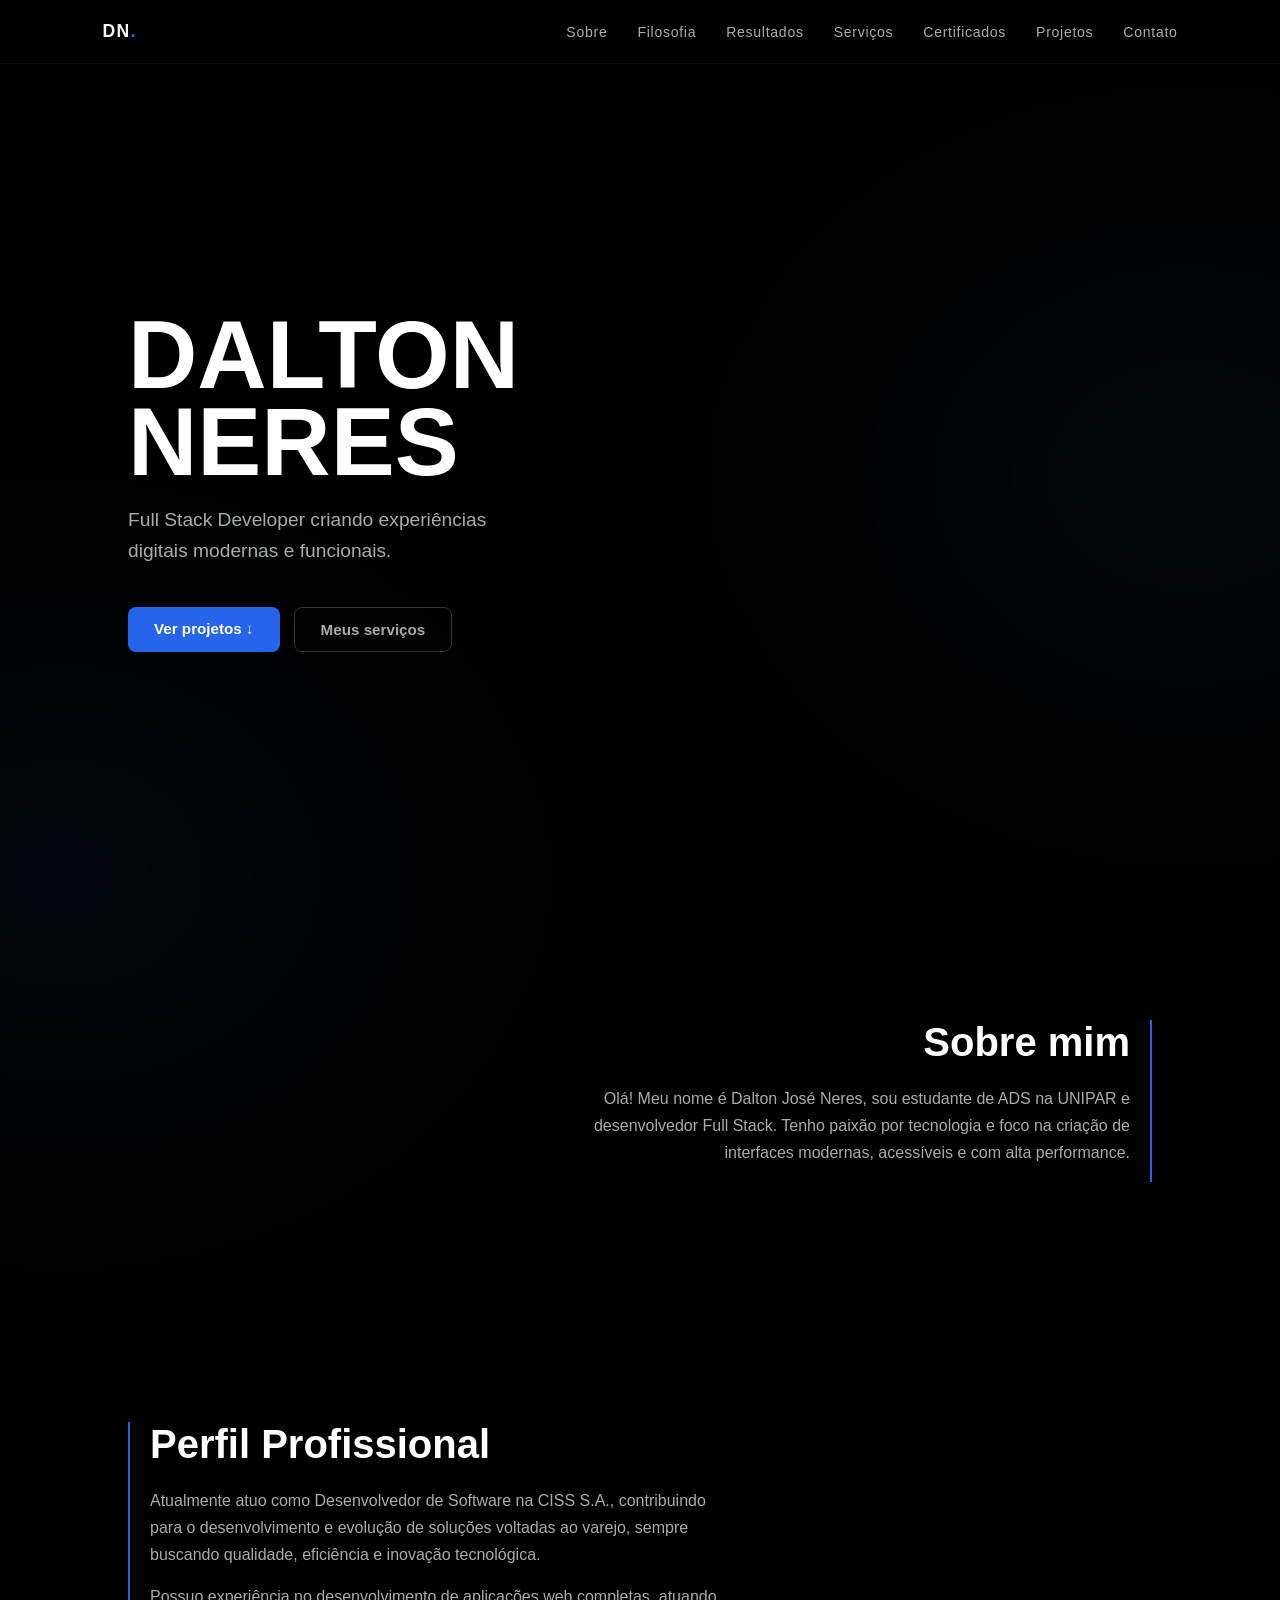
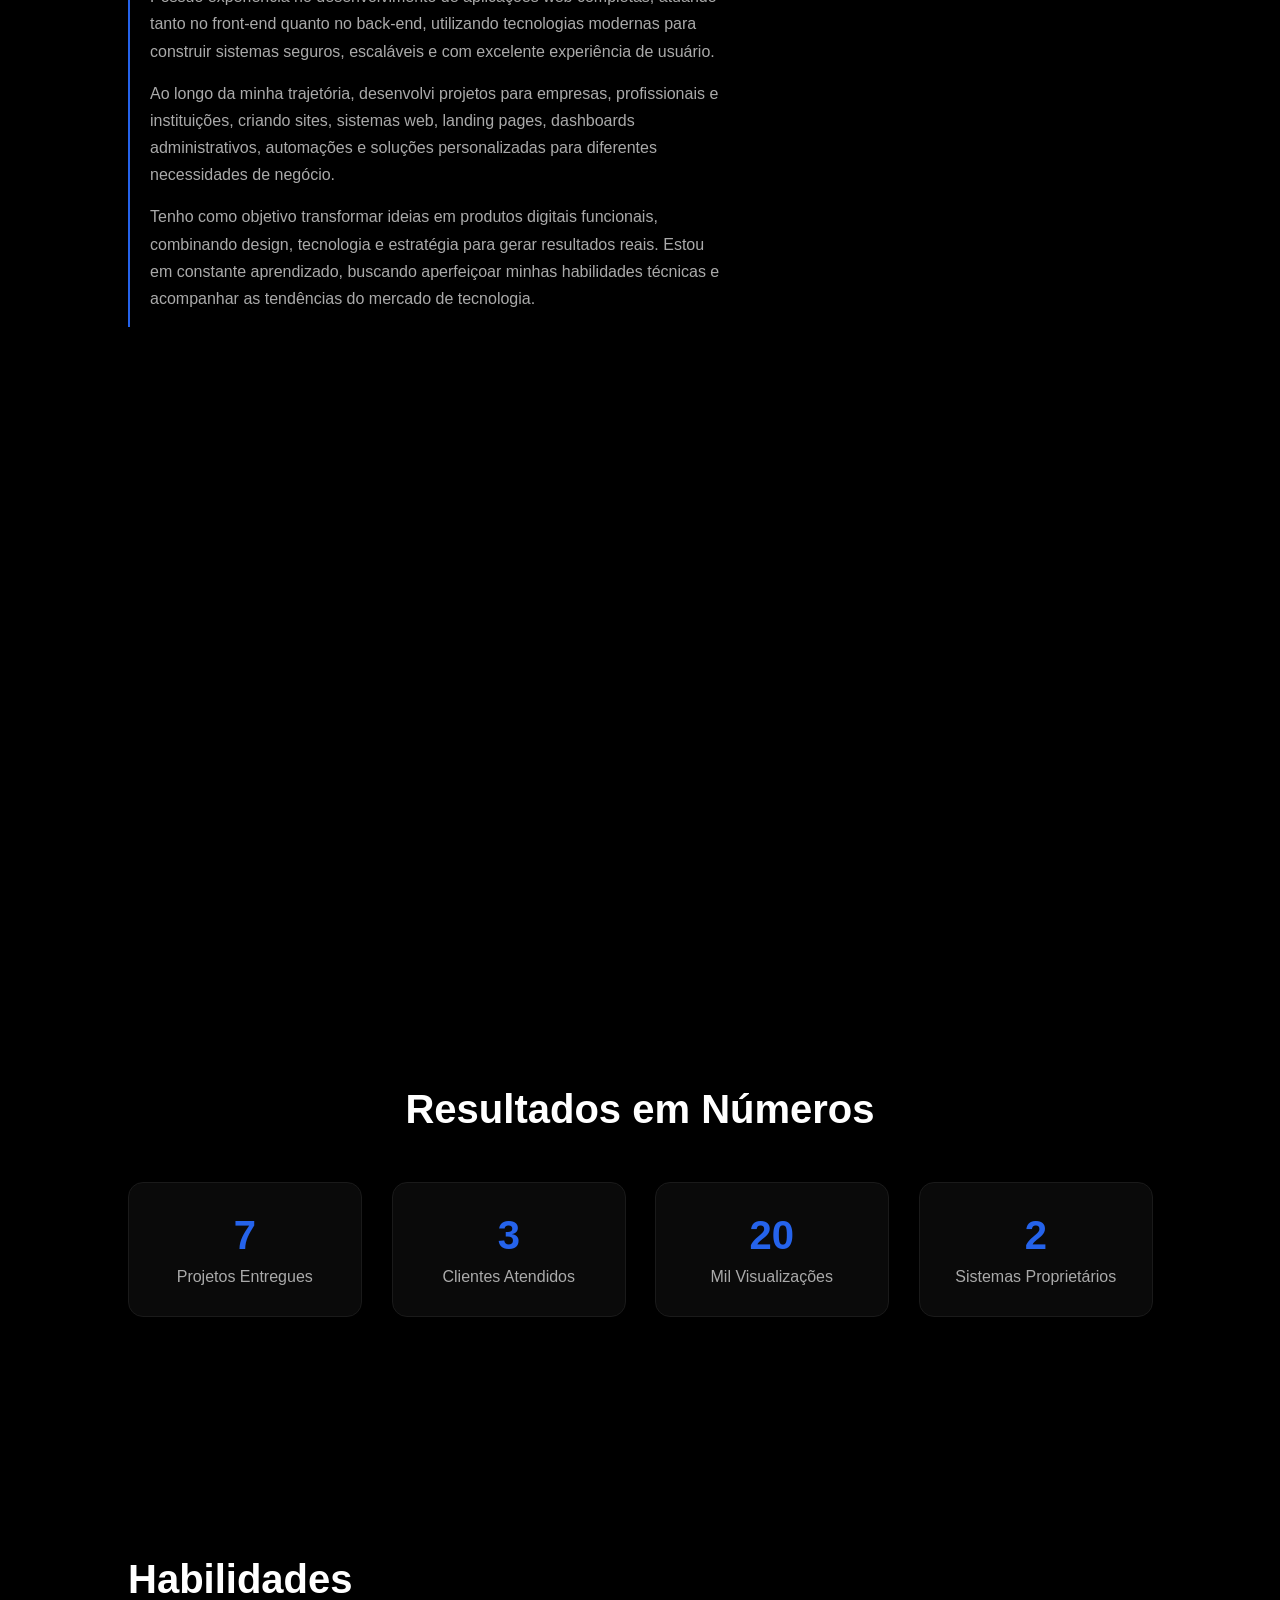
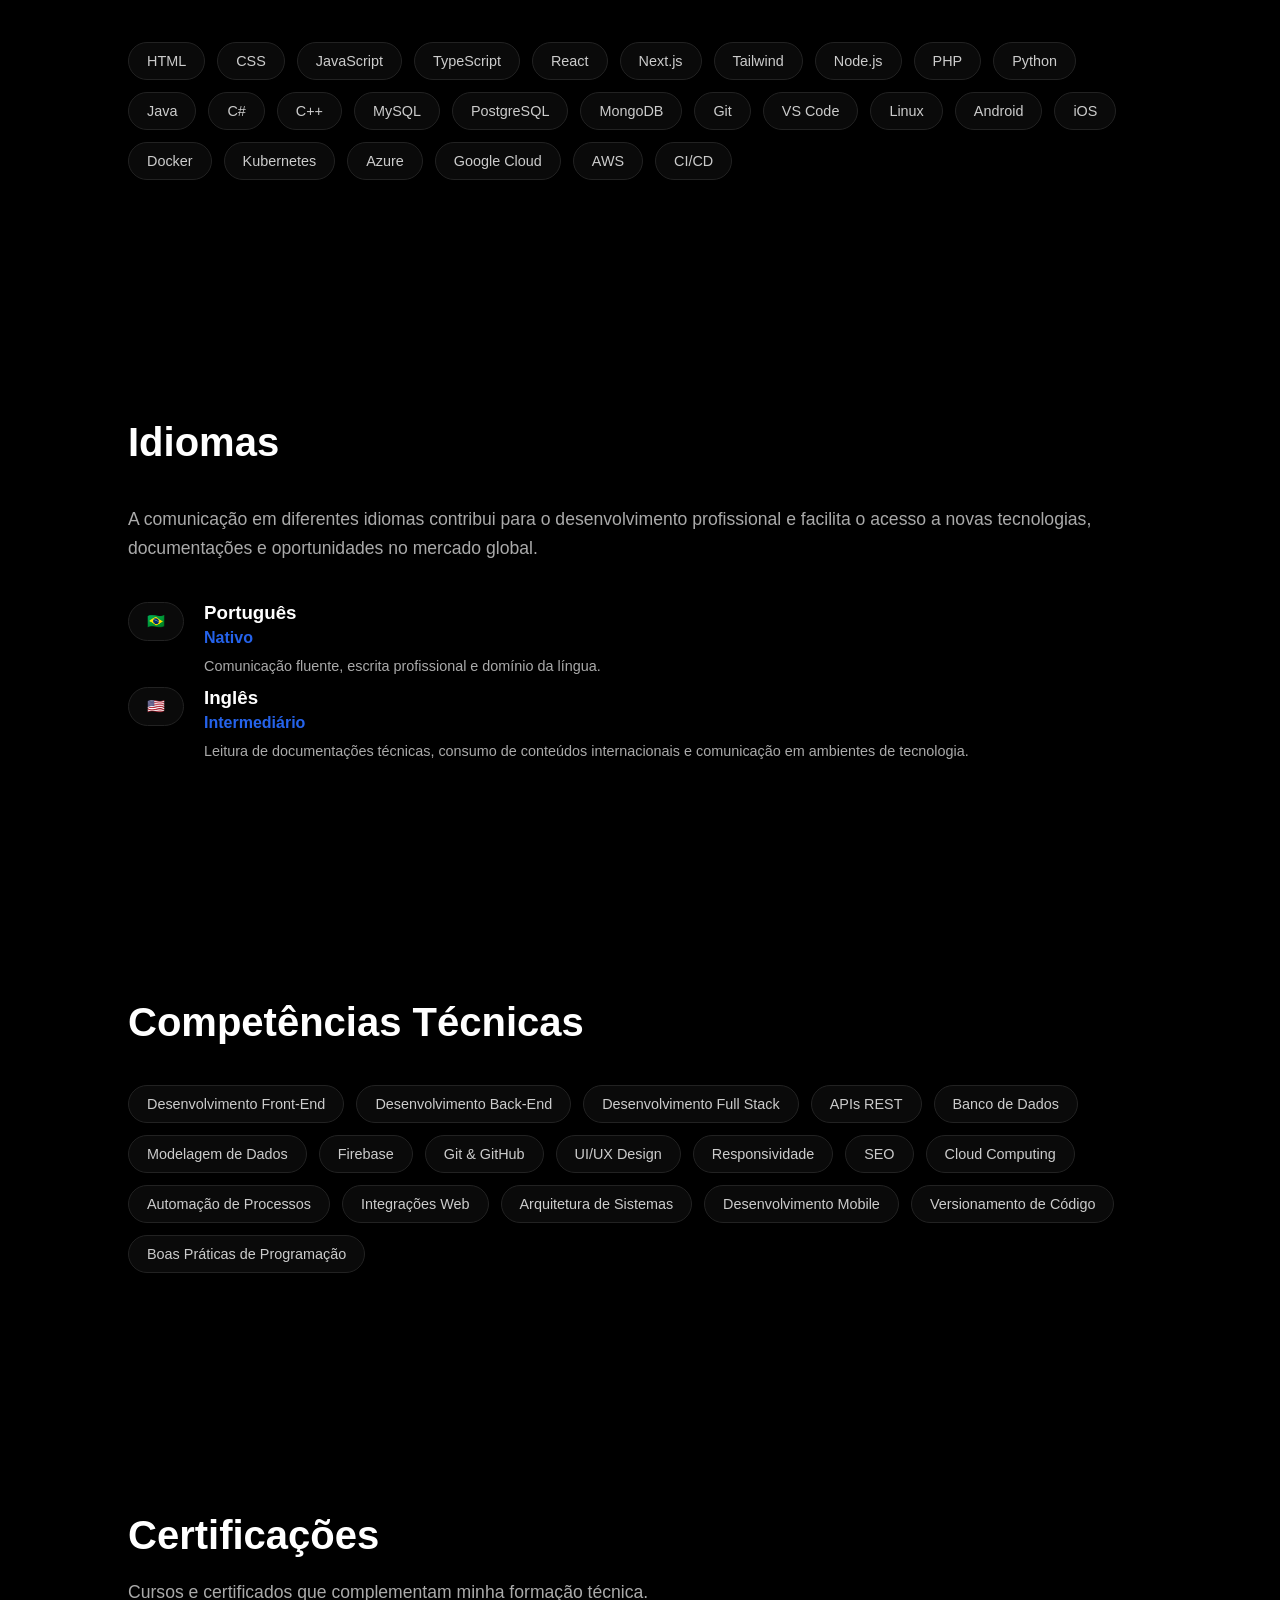
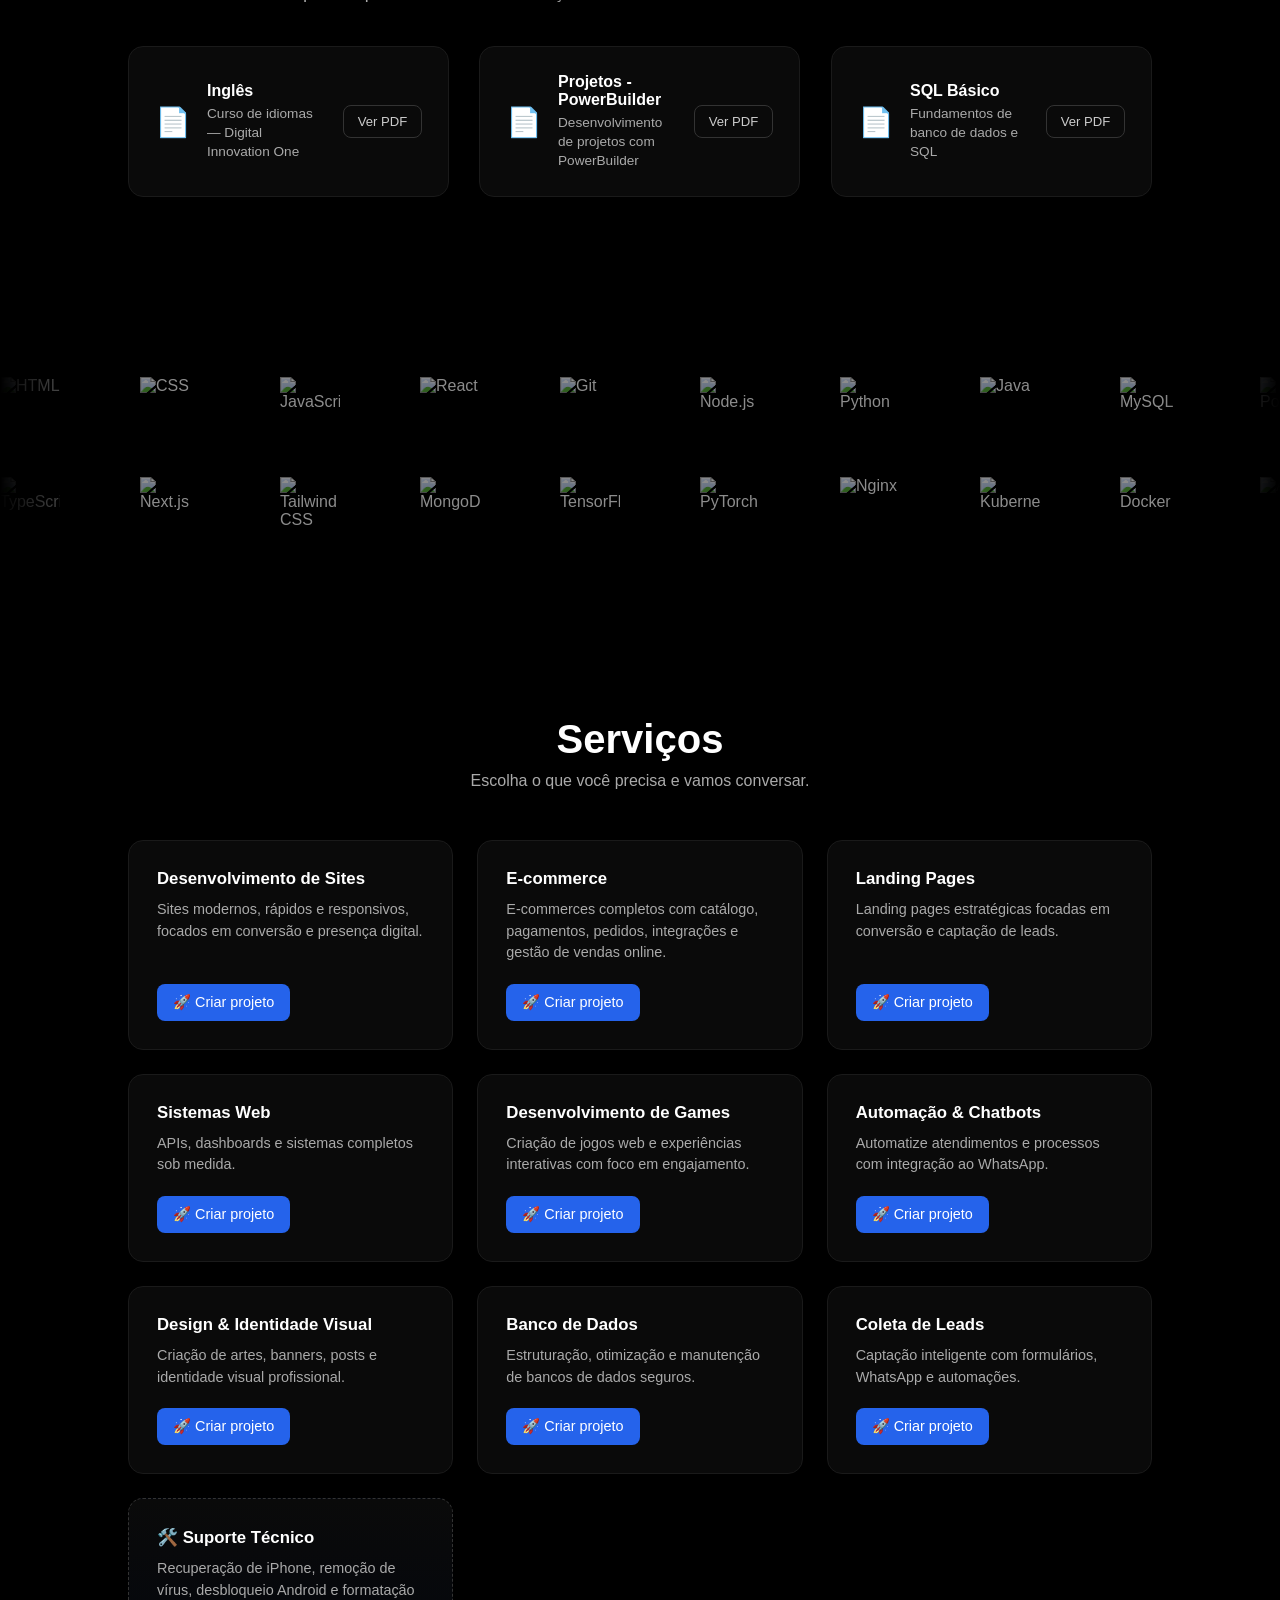
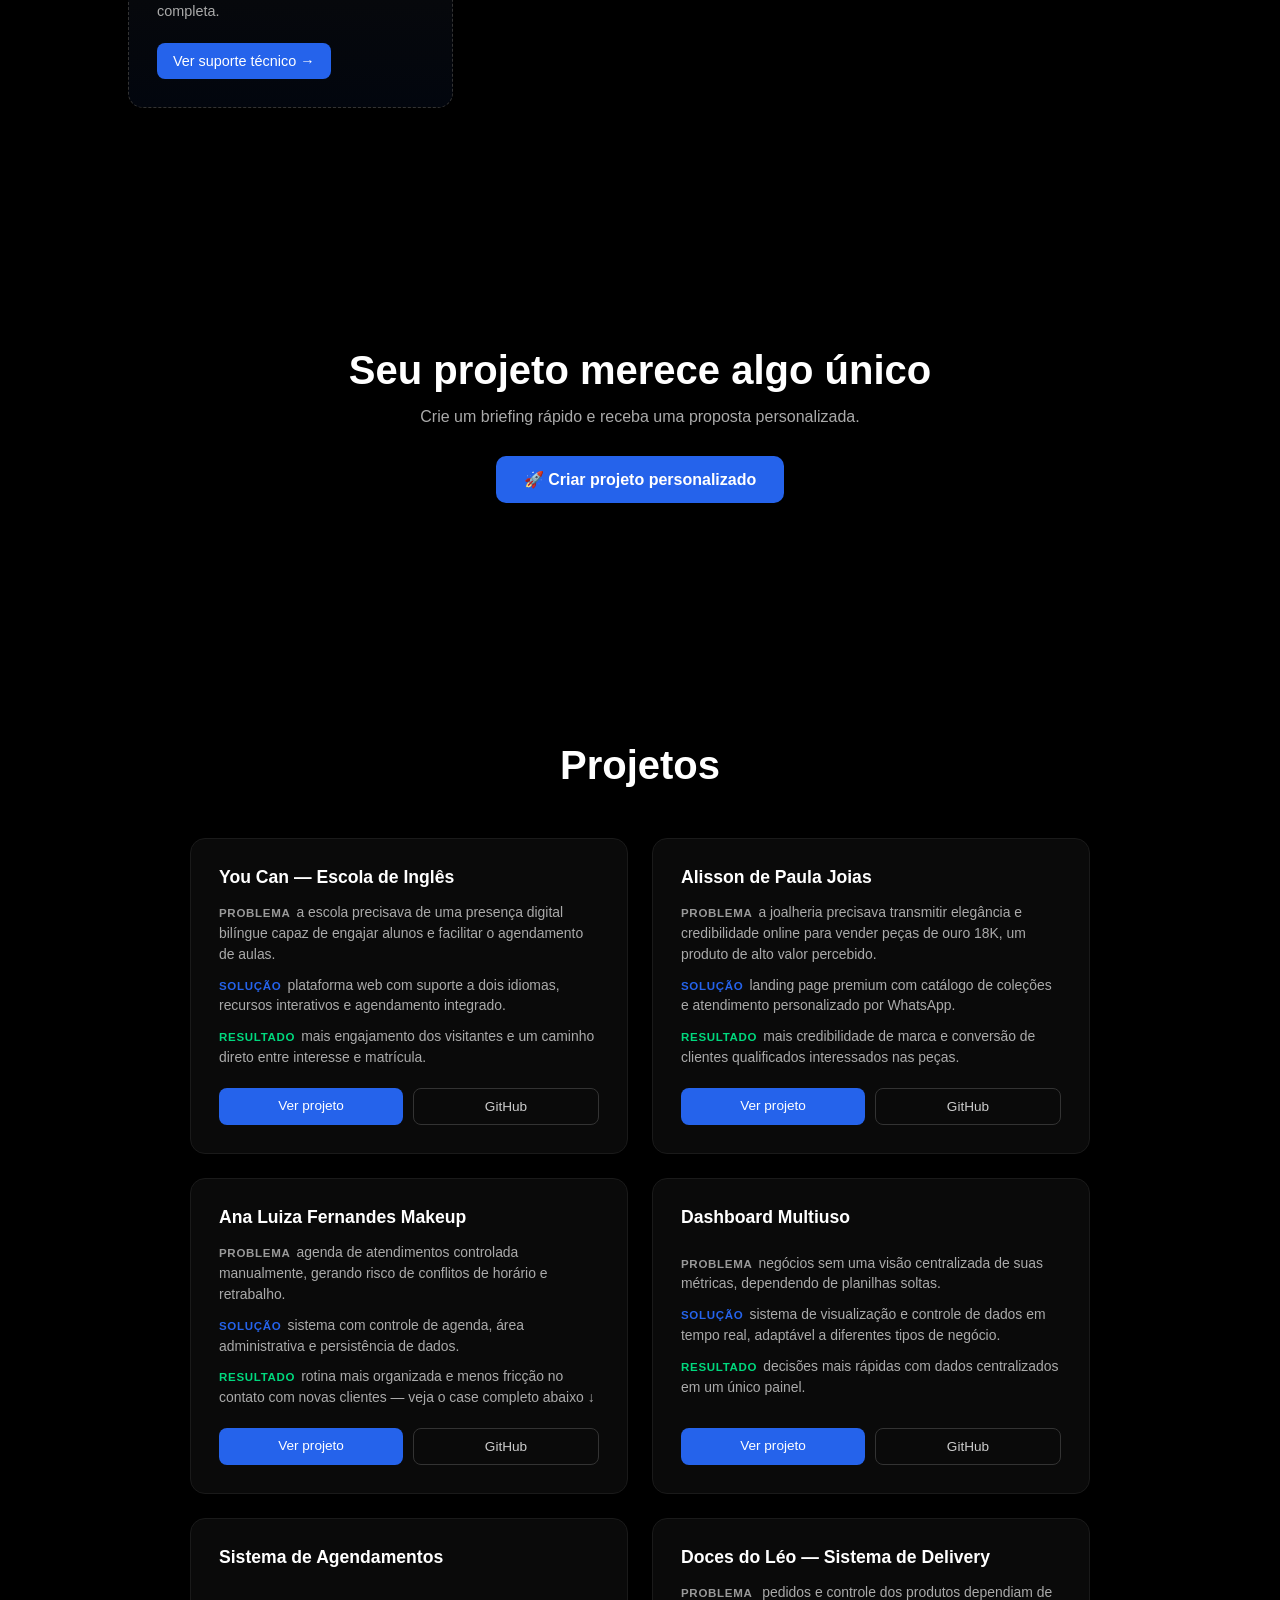
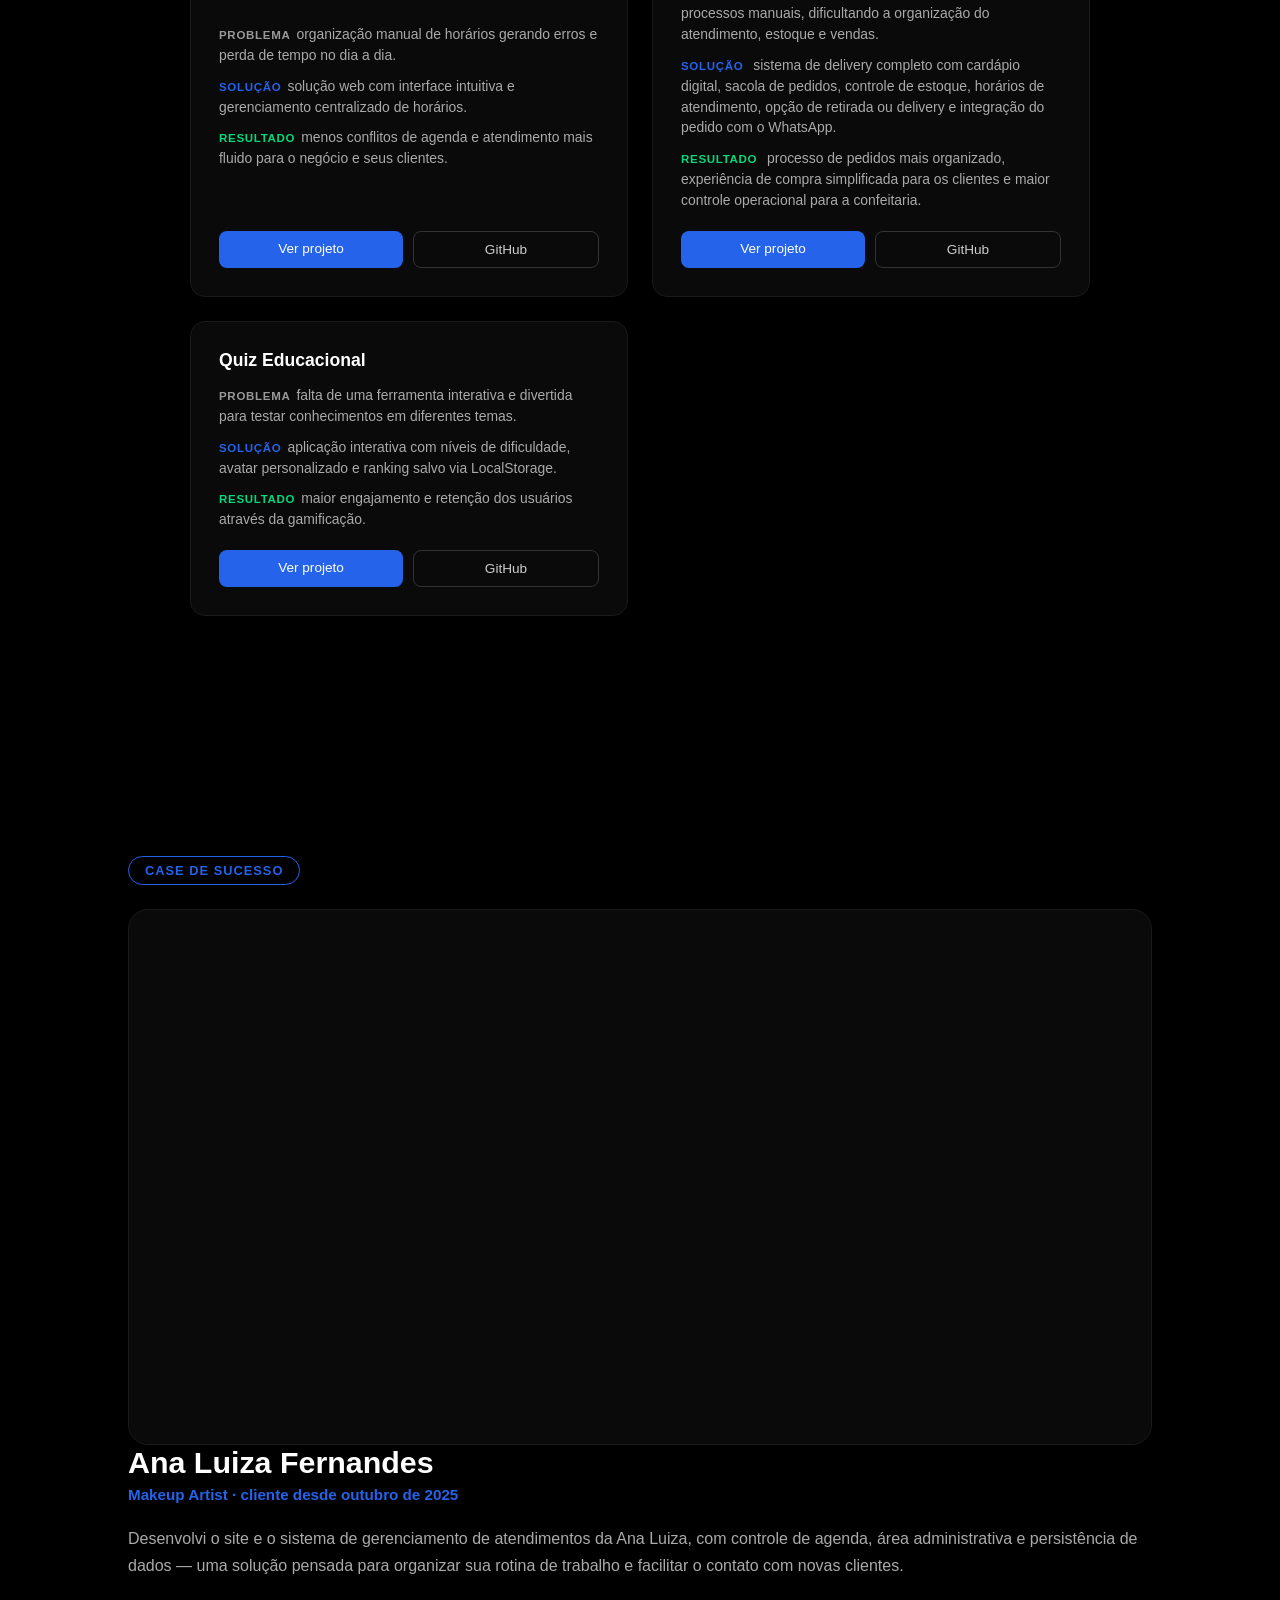
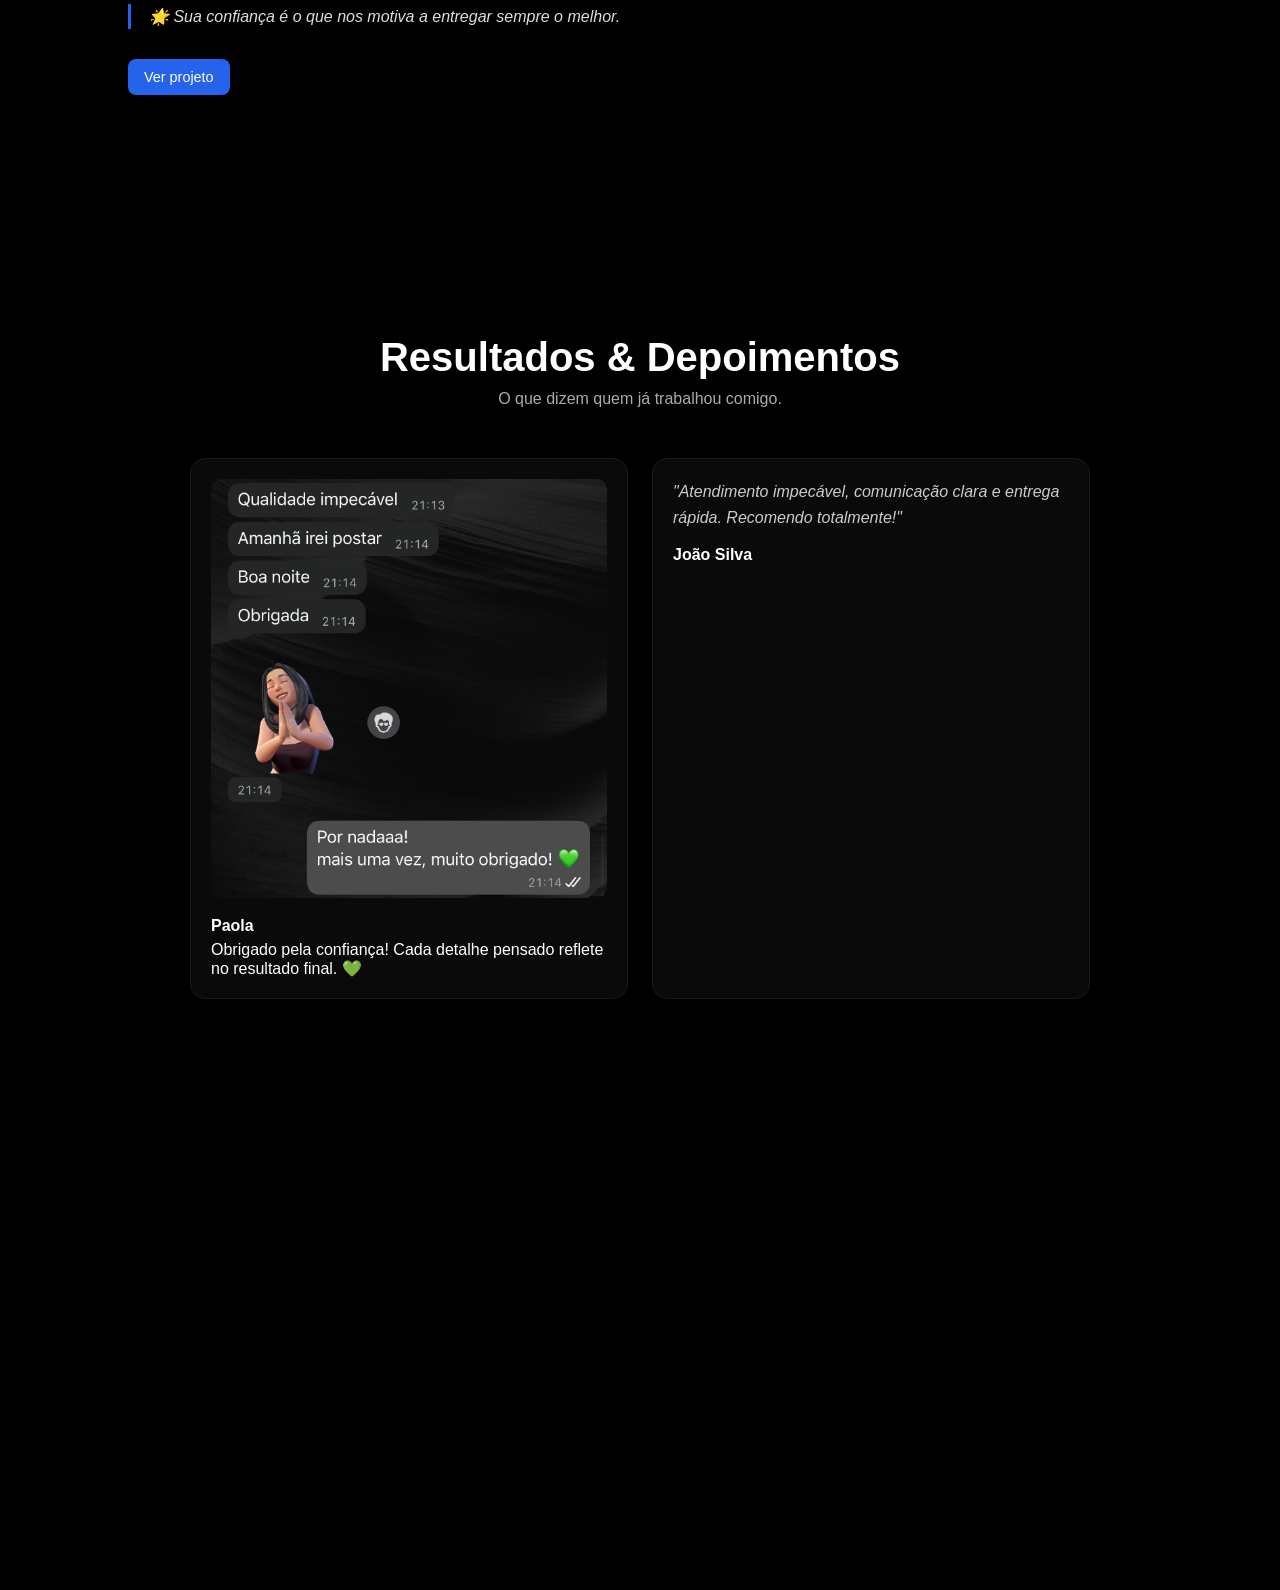
==== commit 61d93974: "novo protótipo" ====
--- a/index.html
+++ b/index.html
@@ -270,7 +270,8 @@
           <h3>Projetos - PowerBuilder</h3>
           <p>Desenvolvimento de projetos com PowerBuilder</p>
         </div>
-        <a href="certifications/Projetos - PowerBuilder.pdf" target="_blank" rel="noopener" class="certificado-btn">Ver PDF</a>
+        <a href="certifications/Projetos - PowerBuilder.pdf" target="_blank" rel="noopener" class="certificado-btn">Ver
+          PDF</a>
       </div>
 
       <div class="certificado-card">
@@ -656,18 +657,35 @@
       </div>
 
       <div class="card">
-        <h3>La Famiglia Pizza</h3>
+        <h3>Doces do Léo — Sistema de Delivery</h3>
         <div class="card-psr">
-          <p class="problema"><span class="psr-label">Problema</span>cardápio físico limitava pedidos e prejudicava
-            a experiência de quem acessava pelo celular.</p>
-          <p class="solucao"><span class="psr-label">Solução</span>cardápio digital responsivo, otimizado para
-            navegação e pedidos em dispositivos móveis.</p>
-          <p class="resultado"><span class="psr-label">Resultado</span>pedidos mais rápidos e uma experiência de
-            navegação mais fluida para o cliente.</p>
-        </div>
+          <p class="problema">
+            <span class="psr-label">Problema</span>
+            pedidos e controle dos produtos dependiam de processos manuais,
+            dificultando a organização do atendimento, estoque e vendas.
+          </p>
+
+          <p class="solucao">
+            <span class="psr-label">Solução</span>
+            sistema de delivery completo com cardápio digital, sacola de pedidos,
+            controle de estoque, horários de atendimento, opção de retirada ou
+            delivery e integração do pedido com o WhatsApp.
+          </p>
+
+          <p class="resultado">
+            <span class="psr-label">Resultado</span>
+            processo de pedidos mais organizado, experiência de compra simplificada
+            para os clientes e maior controle operacional para a confeitaria.
+          </p>
+        </div>
+
         <div class="buttons">
-          <a href="https://daltonneres.github.io/Lafamigliapizza-site/" target="_blank" rel="noopener">Ver projeto</a>
-          <a href="https://github.com/daltonneres" target="_blank" rel="noopener">GitHub</a>
+          <a href="https://leoconfeitaria.vercel.app/" target="_blank" rel="noopener">
+            Ver projeto
+          </a>
+          <a href="https://github.com/daltonneres" target="_blank" rel="noopener">
+            GitHub
+          </a>
         </div>
       </div>
 
@@ -766,10 +784,11 @@
     <p class="copy">© 2026 Dalton Neres — Todos os direitos reservados</p>
   </footer>
 
-  <button class="back-to-top" id="backToTop" type="button" aria-label="Voltar ao início" title="Voltar ao início">↑</button>
+  <button class="back-to-top" id="backToTop" type="button" aria-label="Voltar ao início"
+    title="Voltar ao início">↑</button>
 
   <script src="script.js"></script>
 
 </body>
 
-</html>
+</html>
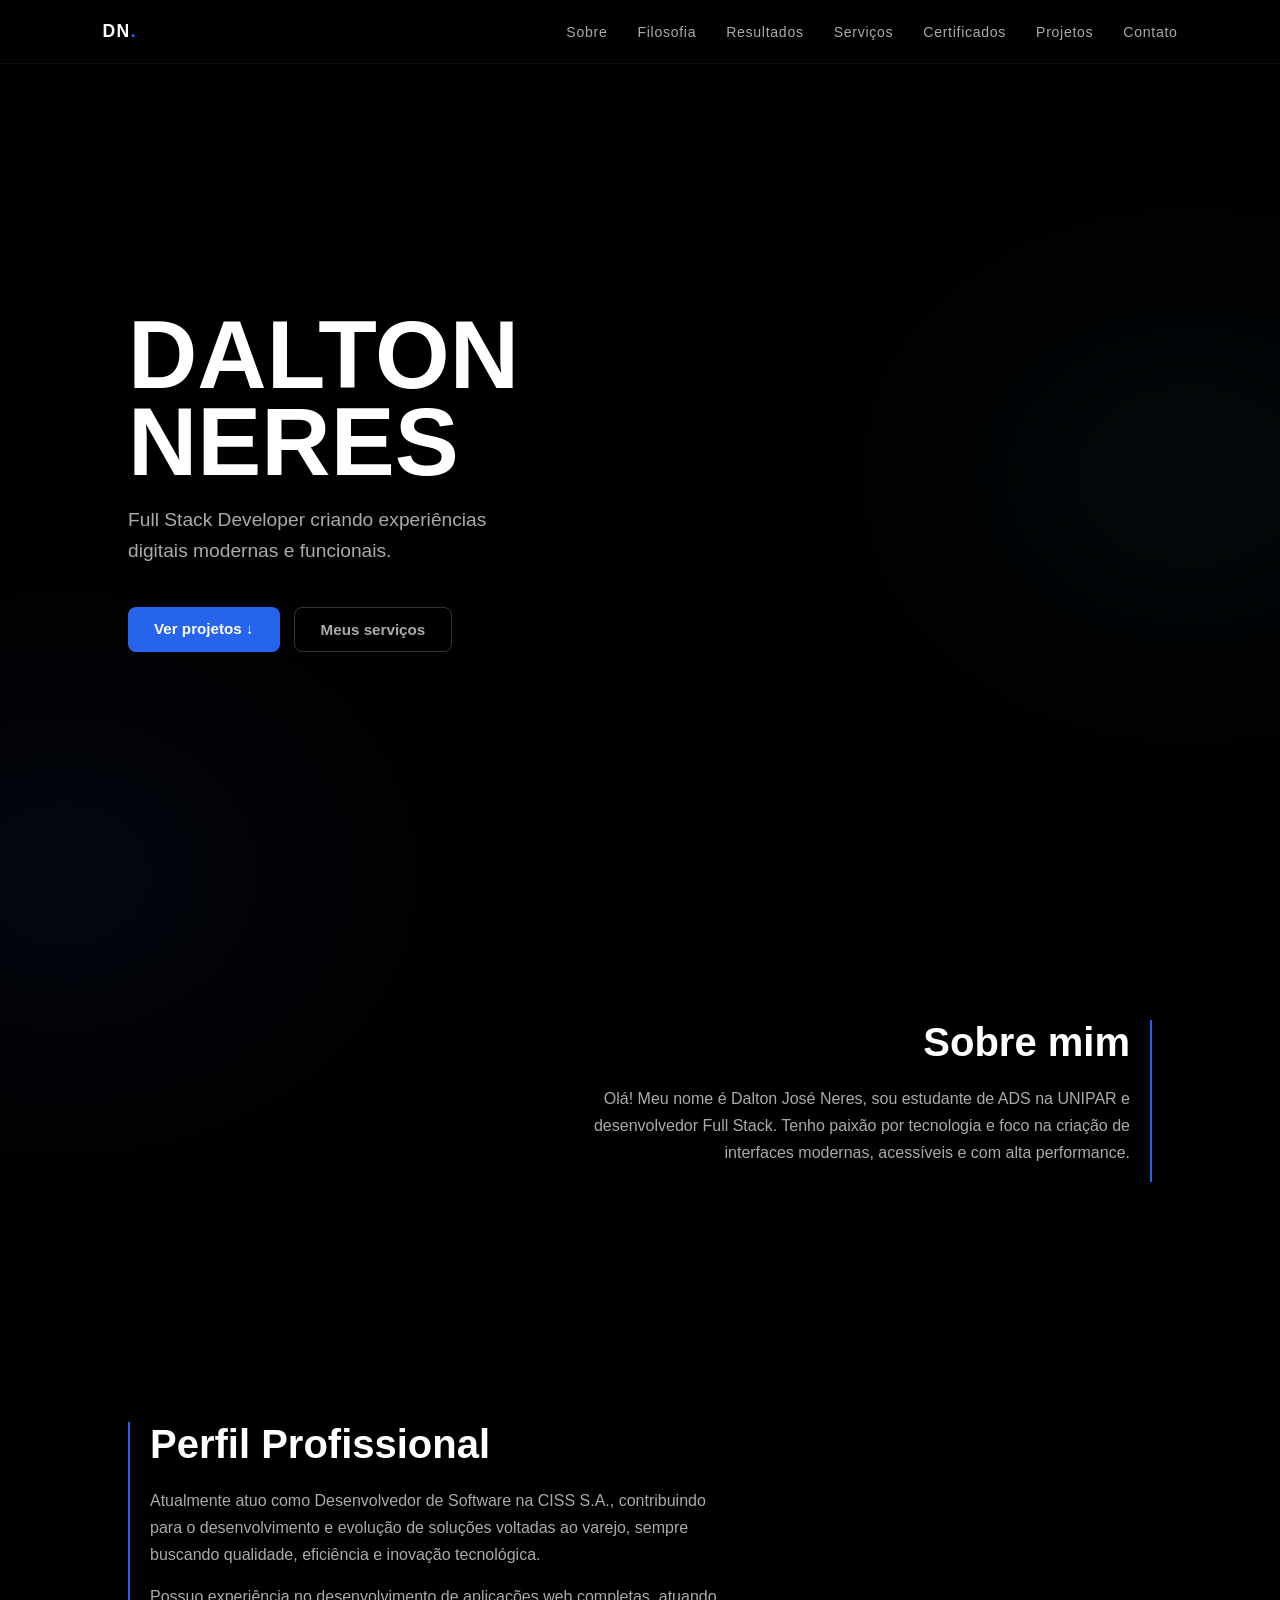
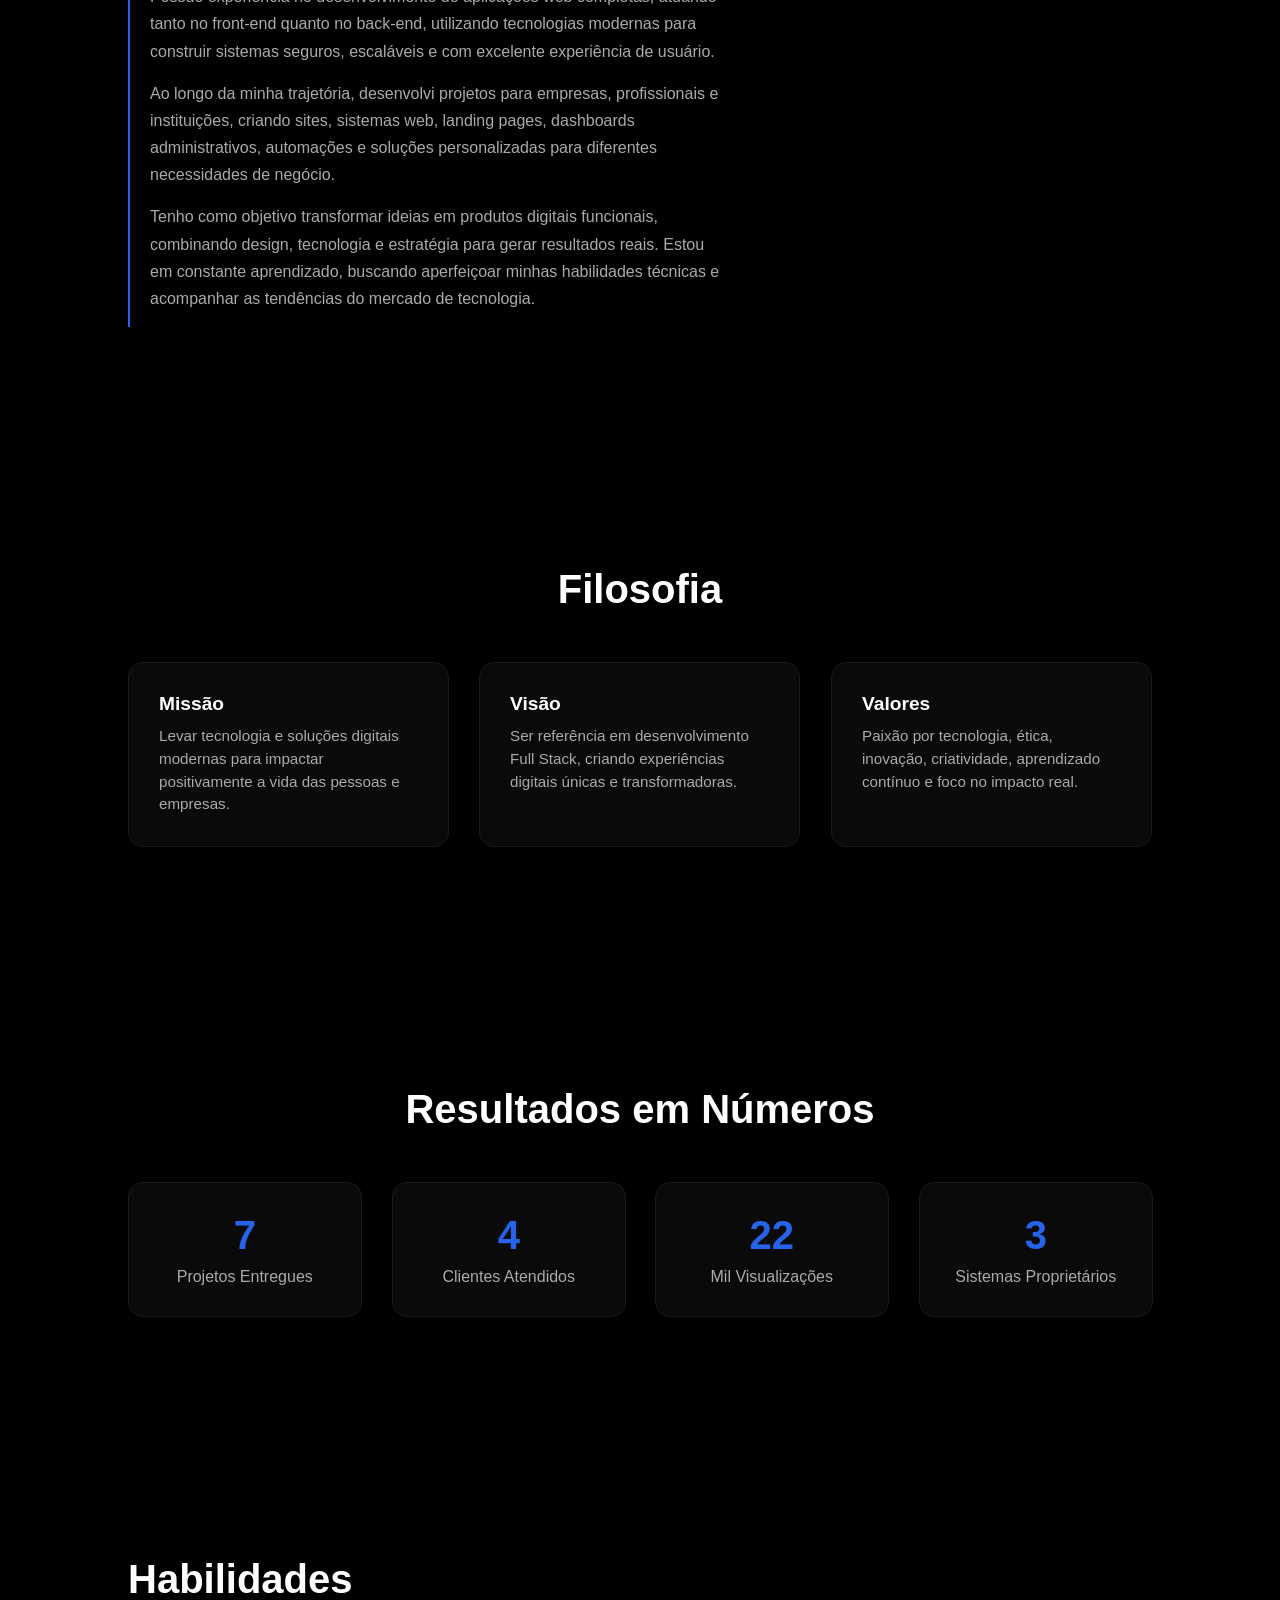
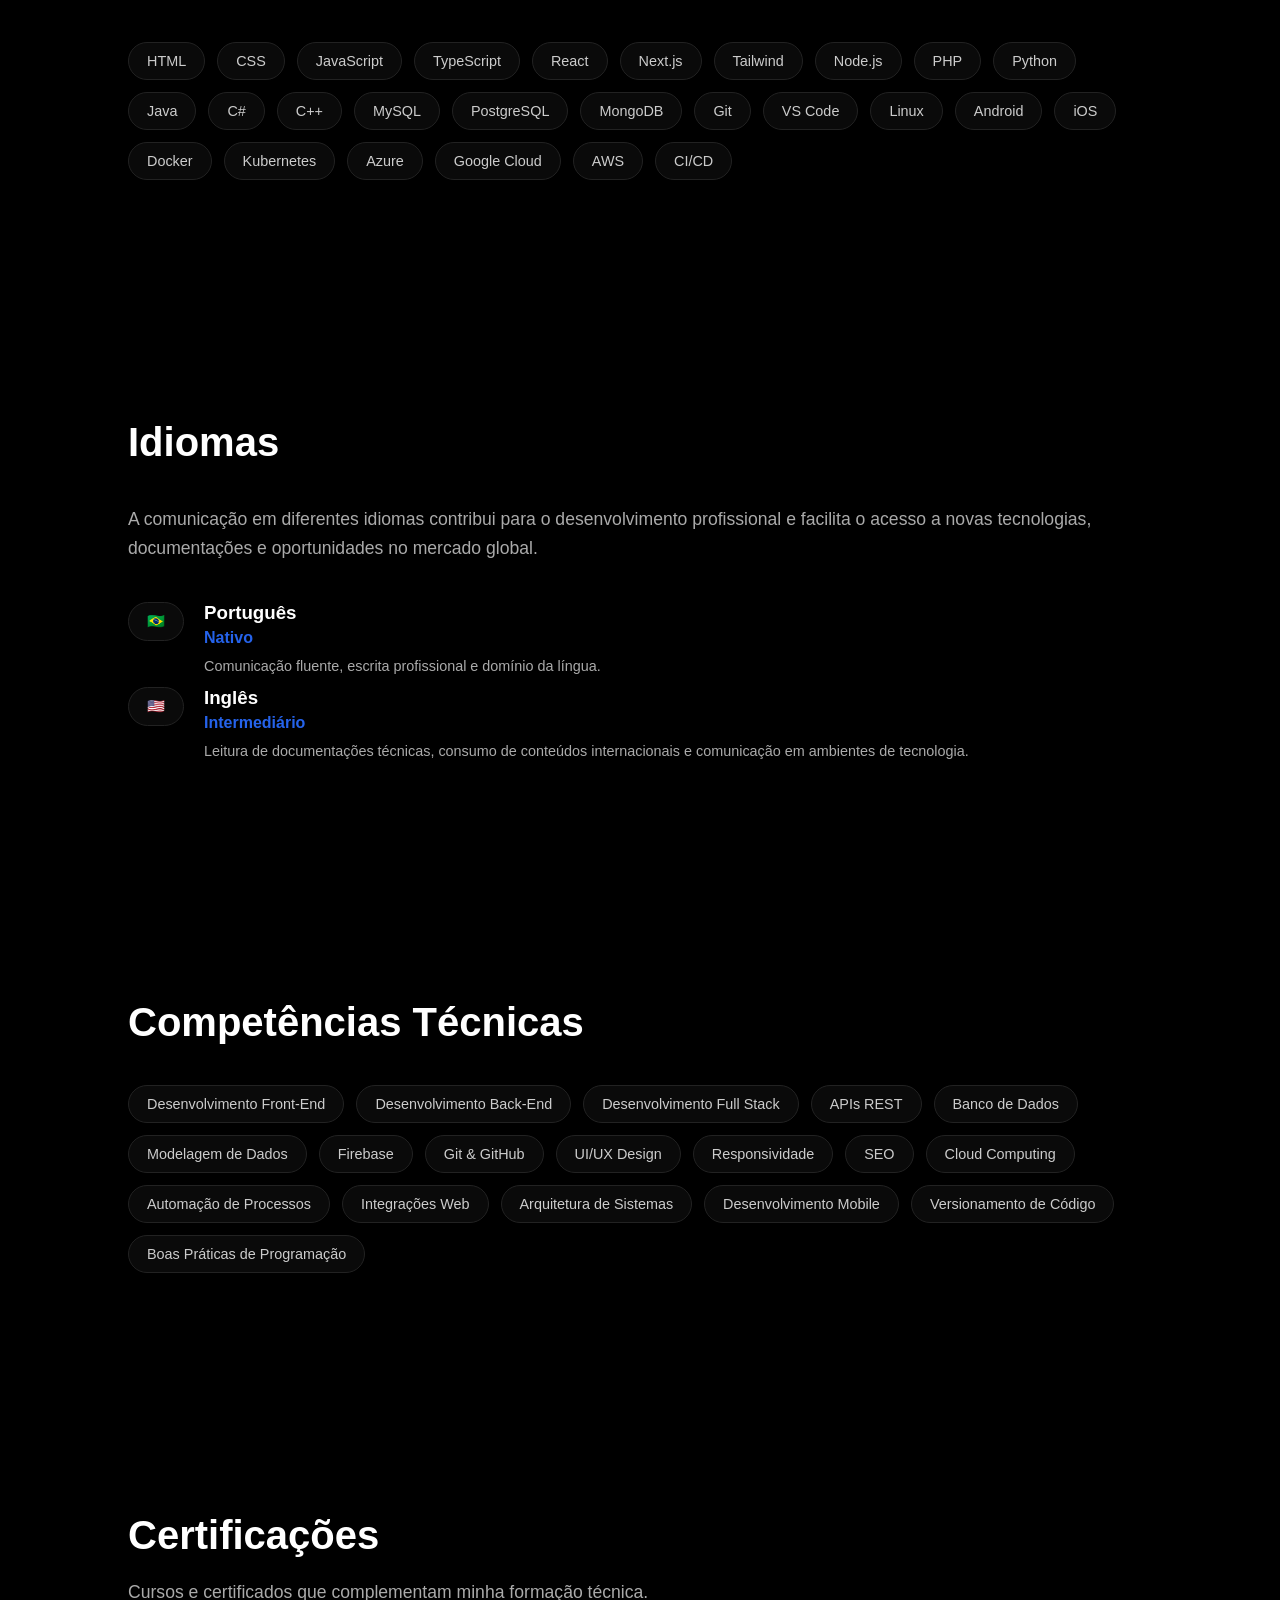
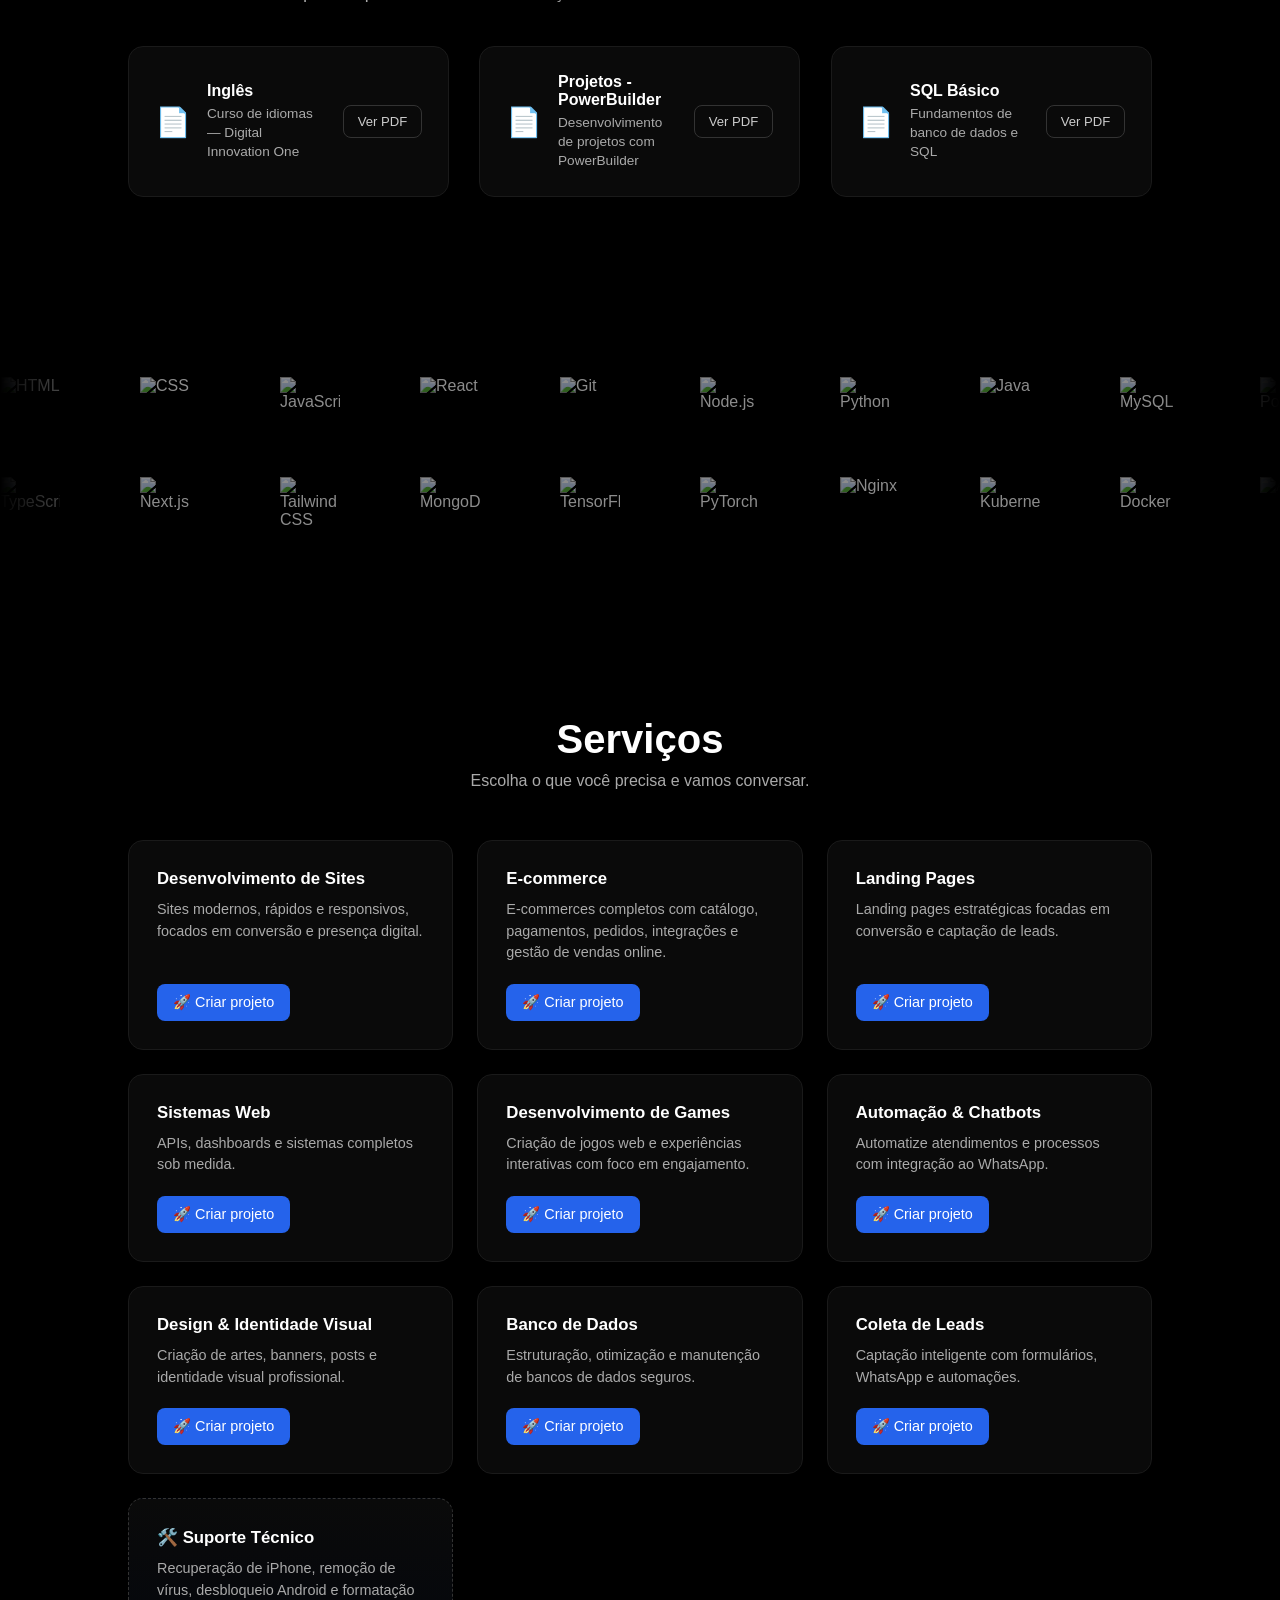
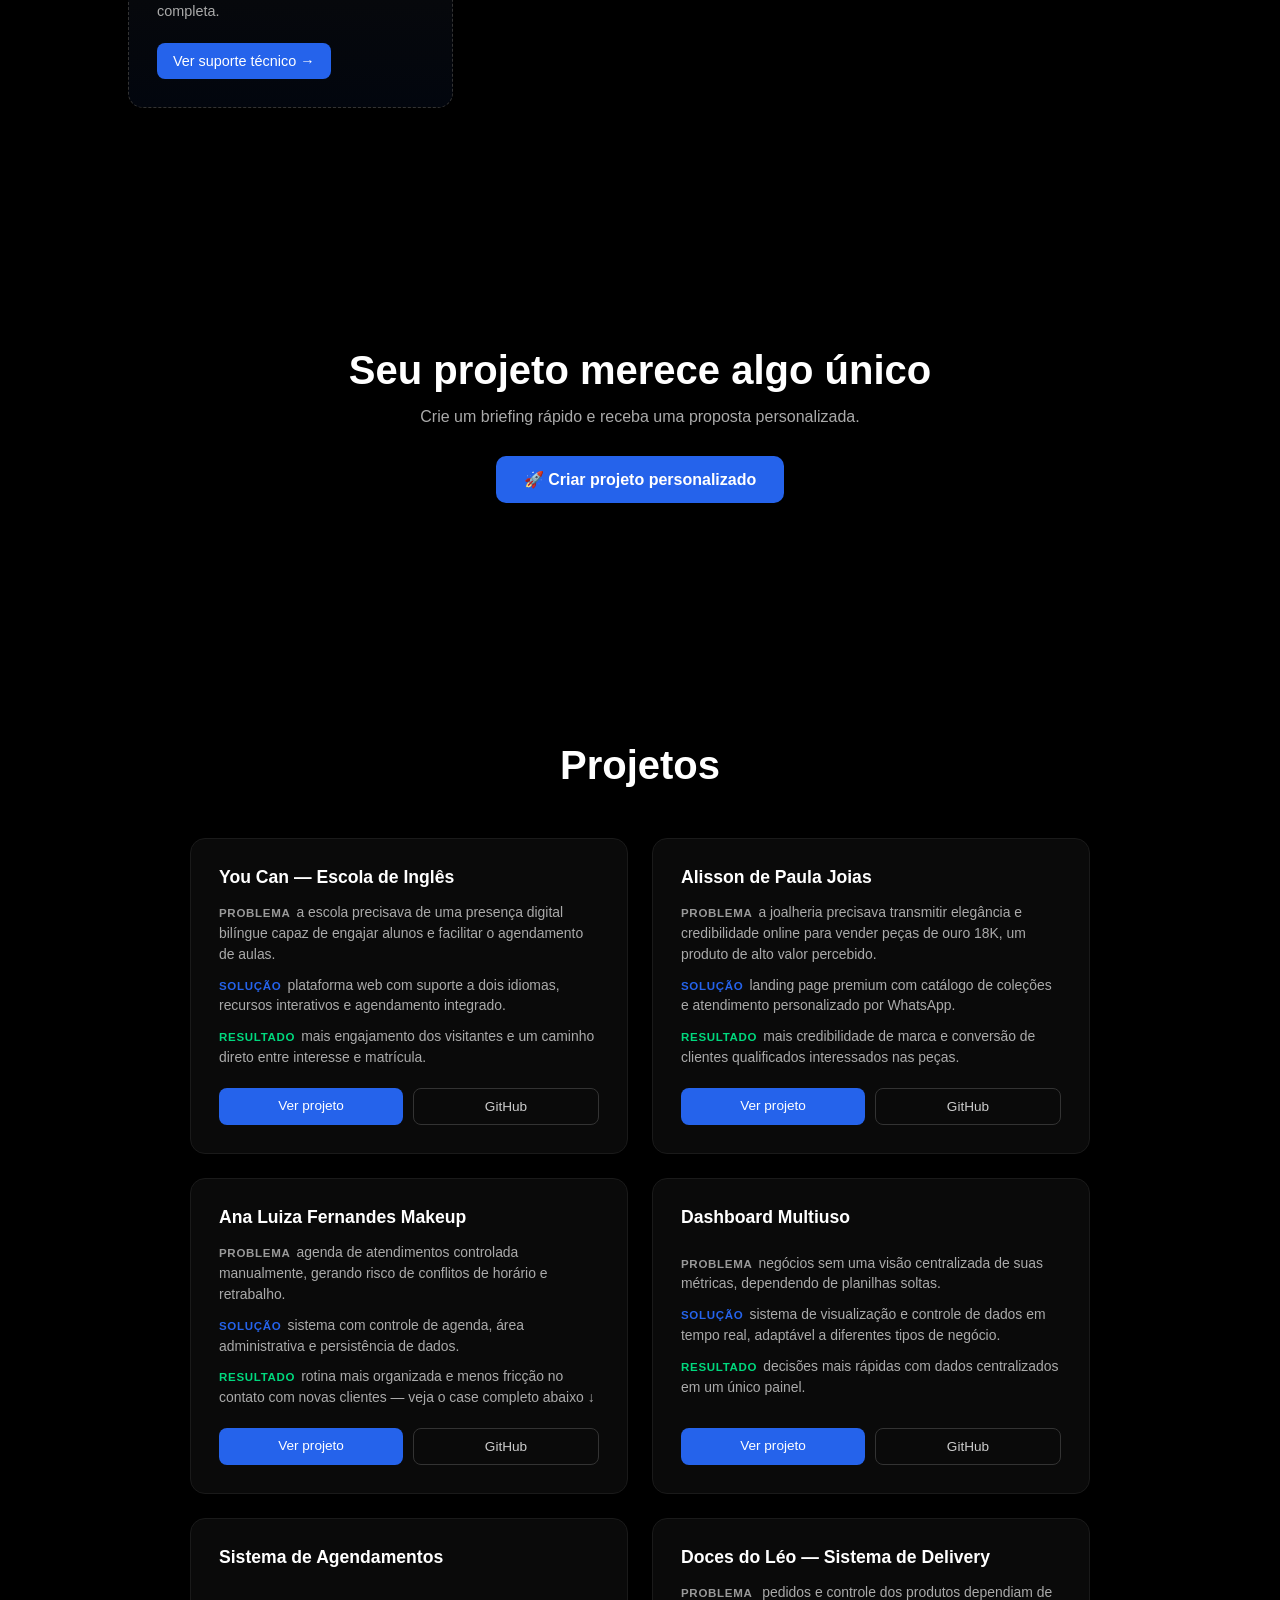
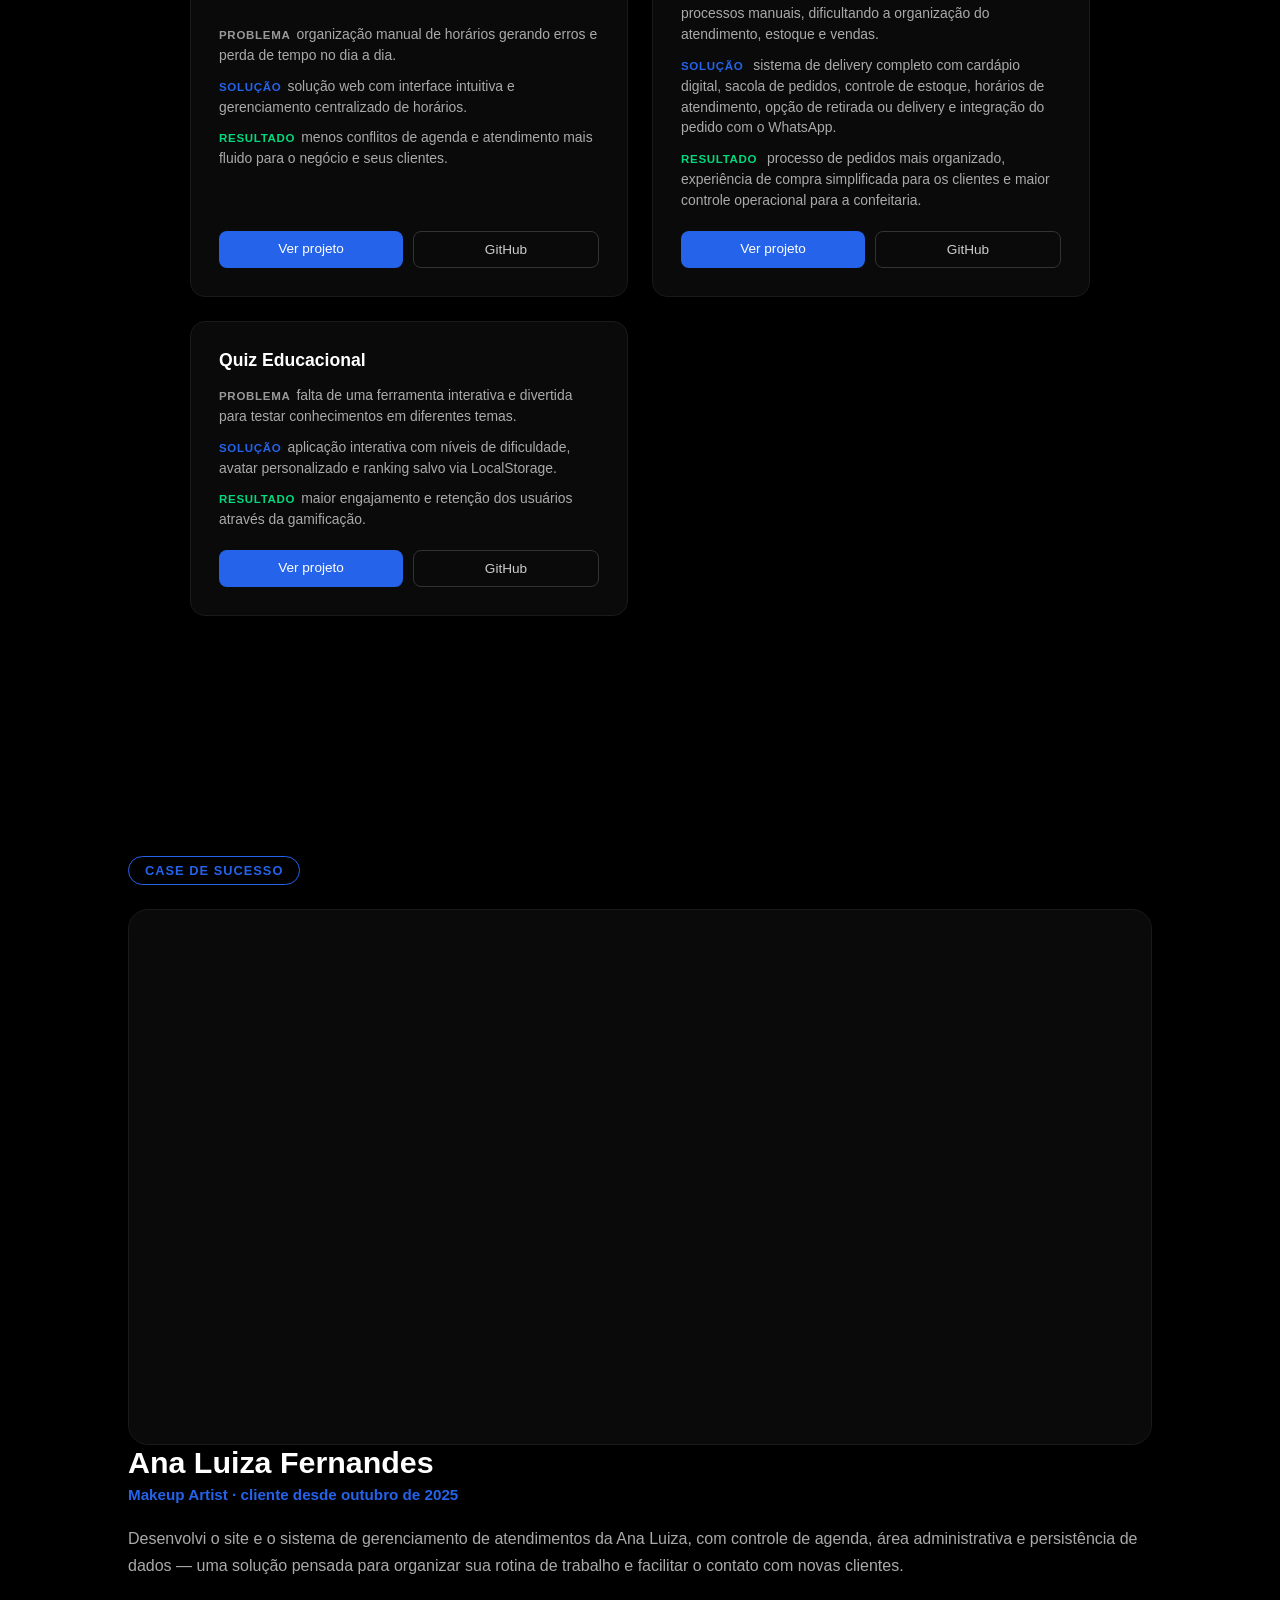
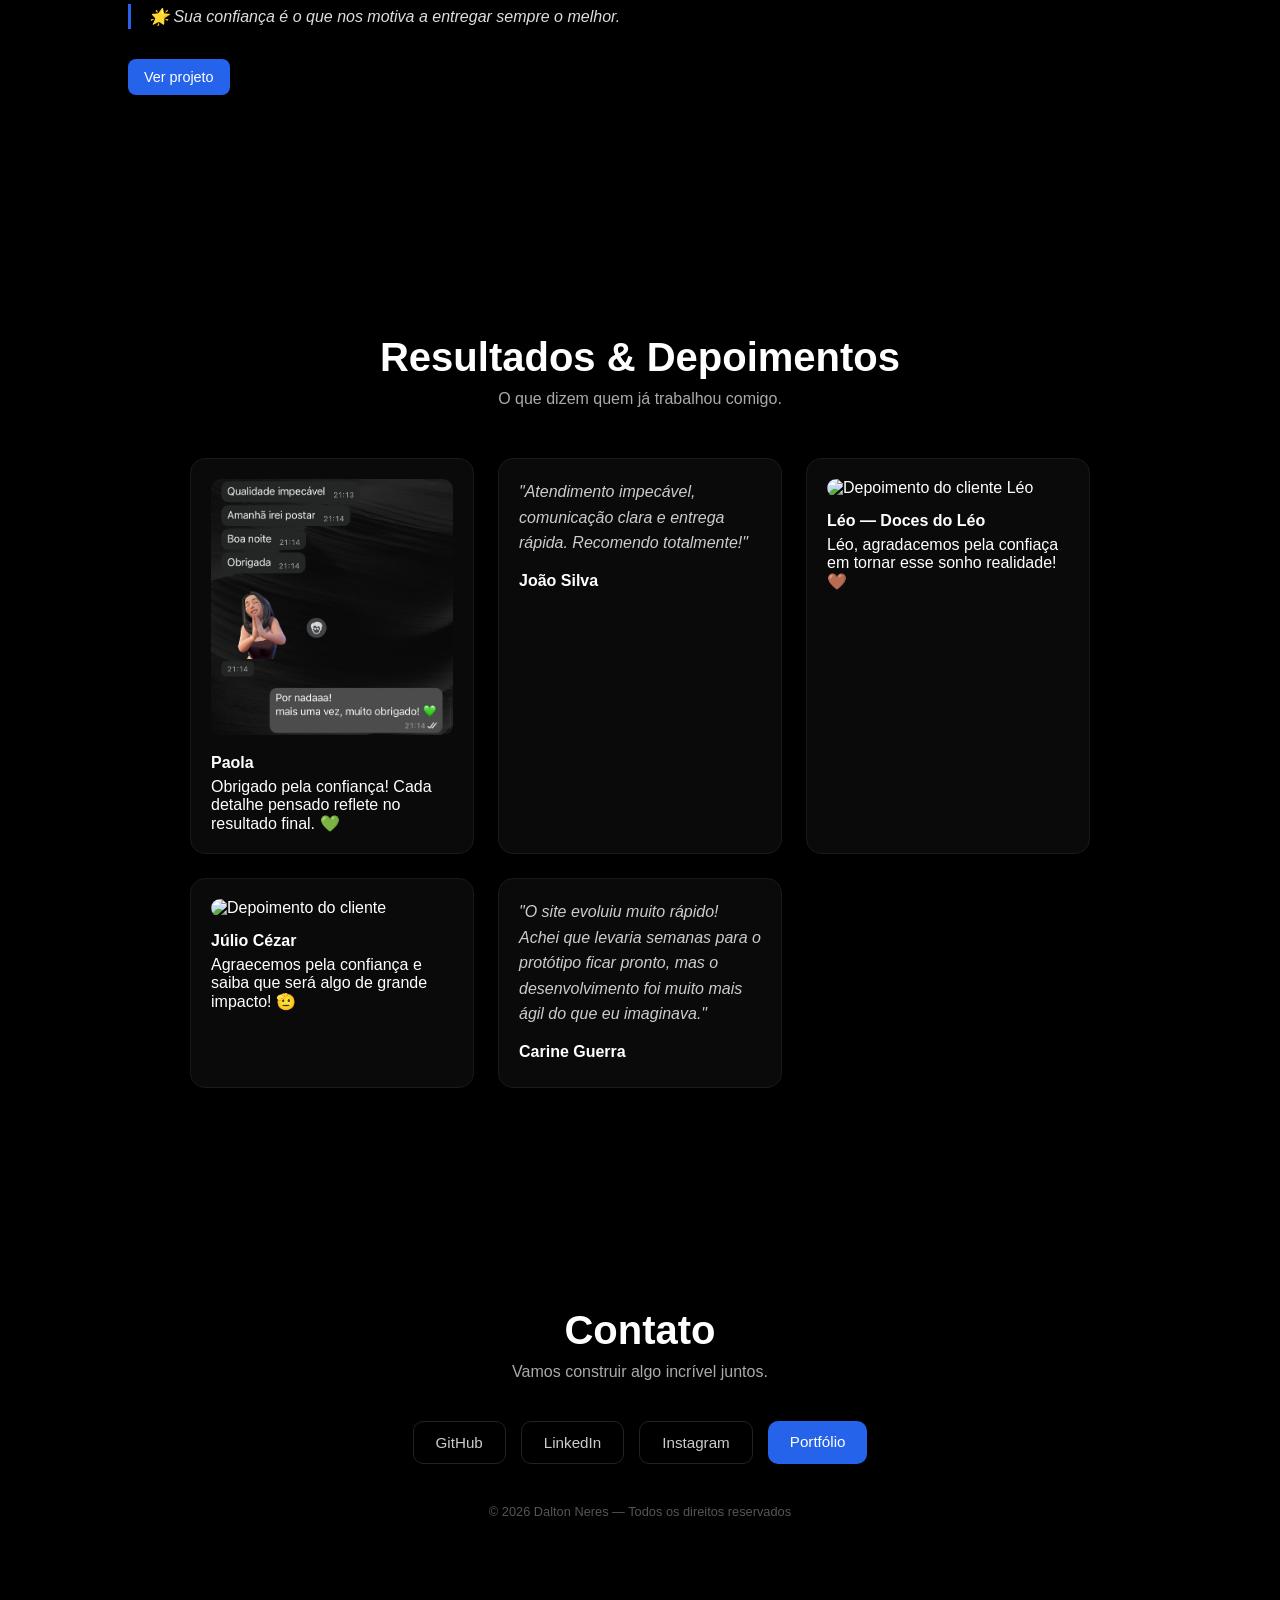
==== commit d20c9ec7: "feedbacks imagens" ====
--- a/index.html
+++ b/index.html
@@ -745,29 +745,49 @@
     </div>
   </section>
 
-  <!-- ─── DEPOIMENTOS ───────────────────────────────────────────────────────────── -->
-  <section class="depoimentos fade-in">
-    <h2>Resultados & Depoimentos</h2>
-    <p class="subtitle">O que dizem quem já trabalhou comigo.</p>
-
-    <div class="depoimentos-grid">
-
-      <div class="depoimento-card">
-        <img src="feedback/feedbackdesign.jpeg" alt="Depoimento da cliente Paola" loading="lazy">
-        <h4>Paola</h4>
-        <p>Obrigado pela confiança! Cada detalhe pensado reflete no resultado final. 💚</p>
-      </div>
-
-      <div class="depoimento-card">
-        <p class="texto">
-          "Atendimento impecável, comunicação clara e entrega rápida.
-          Recomendo totalmente!"
-        </p>
-        <h4 style="margin-top: 16px;">João Silva</h4>
-      </div>
-
-    </div>
-  </section>
+<!-- ─── DEPOIMENTOS ───────────────────────────────────────────────────────────── -->
+<section class="depoimentos fade-in">
+  <h2>Resultados & Depoimentos</h2>
+  <p class="subtitle">O que dizem quem já trabalhou comigo.</p>
+
+  <div class="depoimentos-grid">
+
+    <div class="depoimento-card">
+      <img src="feedback/feedbackdesign.jpeg" alt="Depoimento da cliente Paola" loading="lazy">
+      <h4>Paola</h4>
+      <p>Obrigado pela confiança! Cada detalhe pensado reflete no resultado final. 💚</p>
+    </div>
+
+    <div class="depoimento-card">
+      <p class="texto">
+        "Atendimento impecável, comunicação clara e entrega rápida.
+        Recomendo totalmente!"
+      </p>
+      <h4 style="margin-top: 16px;">João Silva</h4>
+    </div>
+
+    <div class="depoimento-card">
+      <img src="feedback/feedbacksonho.jpeg" alt="Depoimento do cliente Léo" loading="lazy">
+      <h4>Léo — Doces do Léo</h4>
+      <p>Léo, agradacemos pela confiaça em tornar esse sonho realidade! 🤎</p>
+    </div>
+
+    <div class="depoimento-card">
+      <img src="feedback/feedbacksite.jpeg" alt="Depoimento do cliente" loading="lazy">
+      <h4>Júlio Cézar</h4>
+      <p>Agraecemos pela confiança e saiba que será algo de grande impacto! 🫡</p>
+    </div>
+
+    <div class="depoimento-card">
+      <p class="texto">
+        "O site evoluiu muito rápido! Achei que levaria semanas para o protótipo ficar pronto,
+        mas o desenvolvimento foi muito mais ágil do que eu imaginava."
+      </p>
+      <h4 style="margin-top: 16px;">Carine Guerra</h4>
+    </div>
+
+  </div>
+</section>
 
   <!-- ─── FOOTER / CONTATO ──────────────────────────────────────────────────────── -->
   <footer class="footer reveal" id="contato">
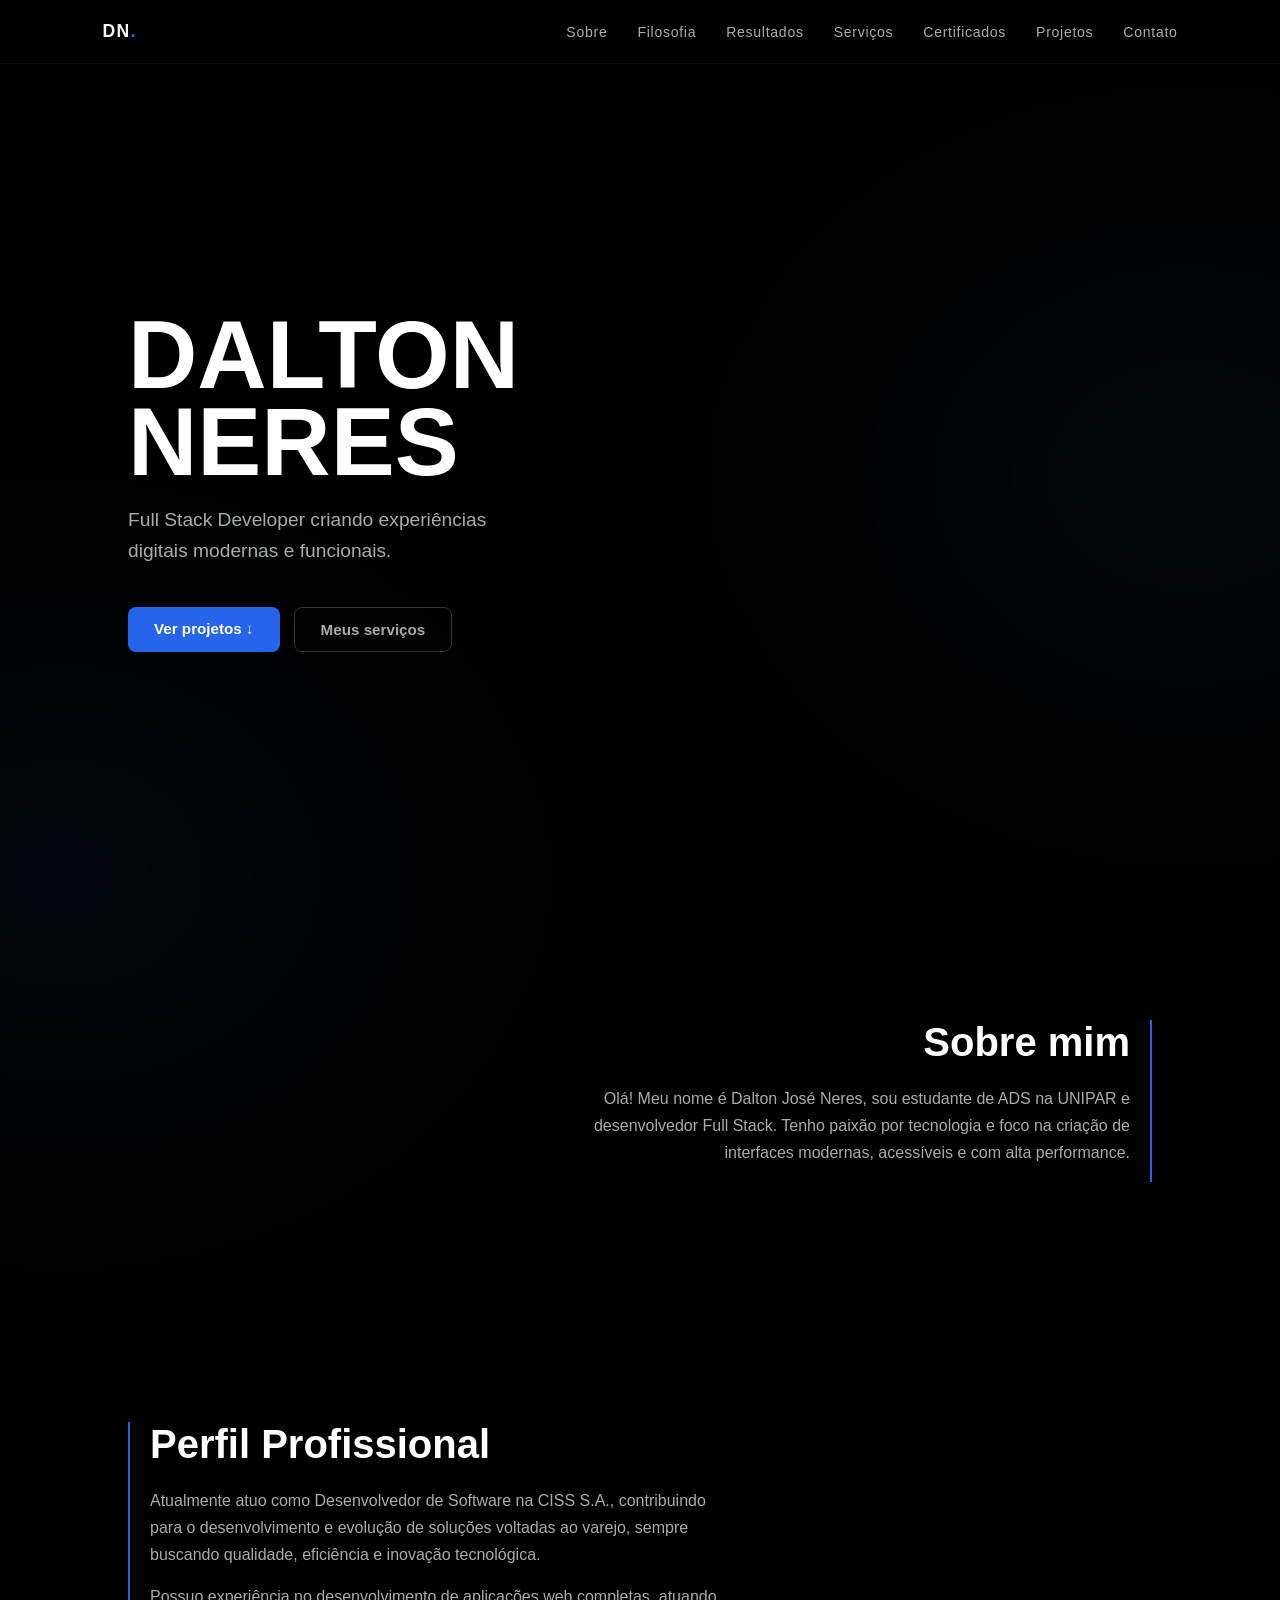
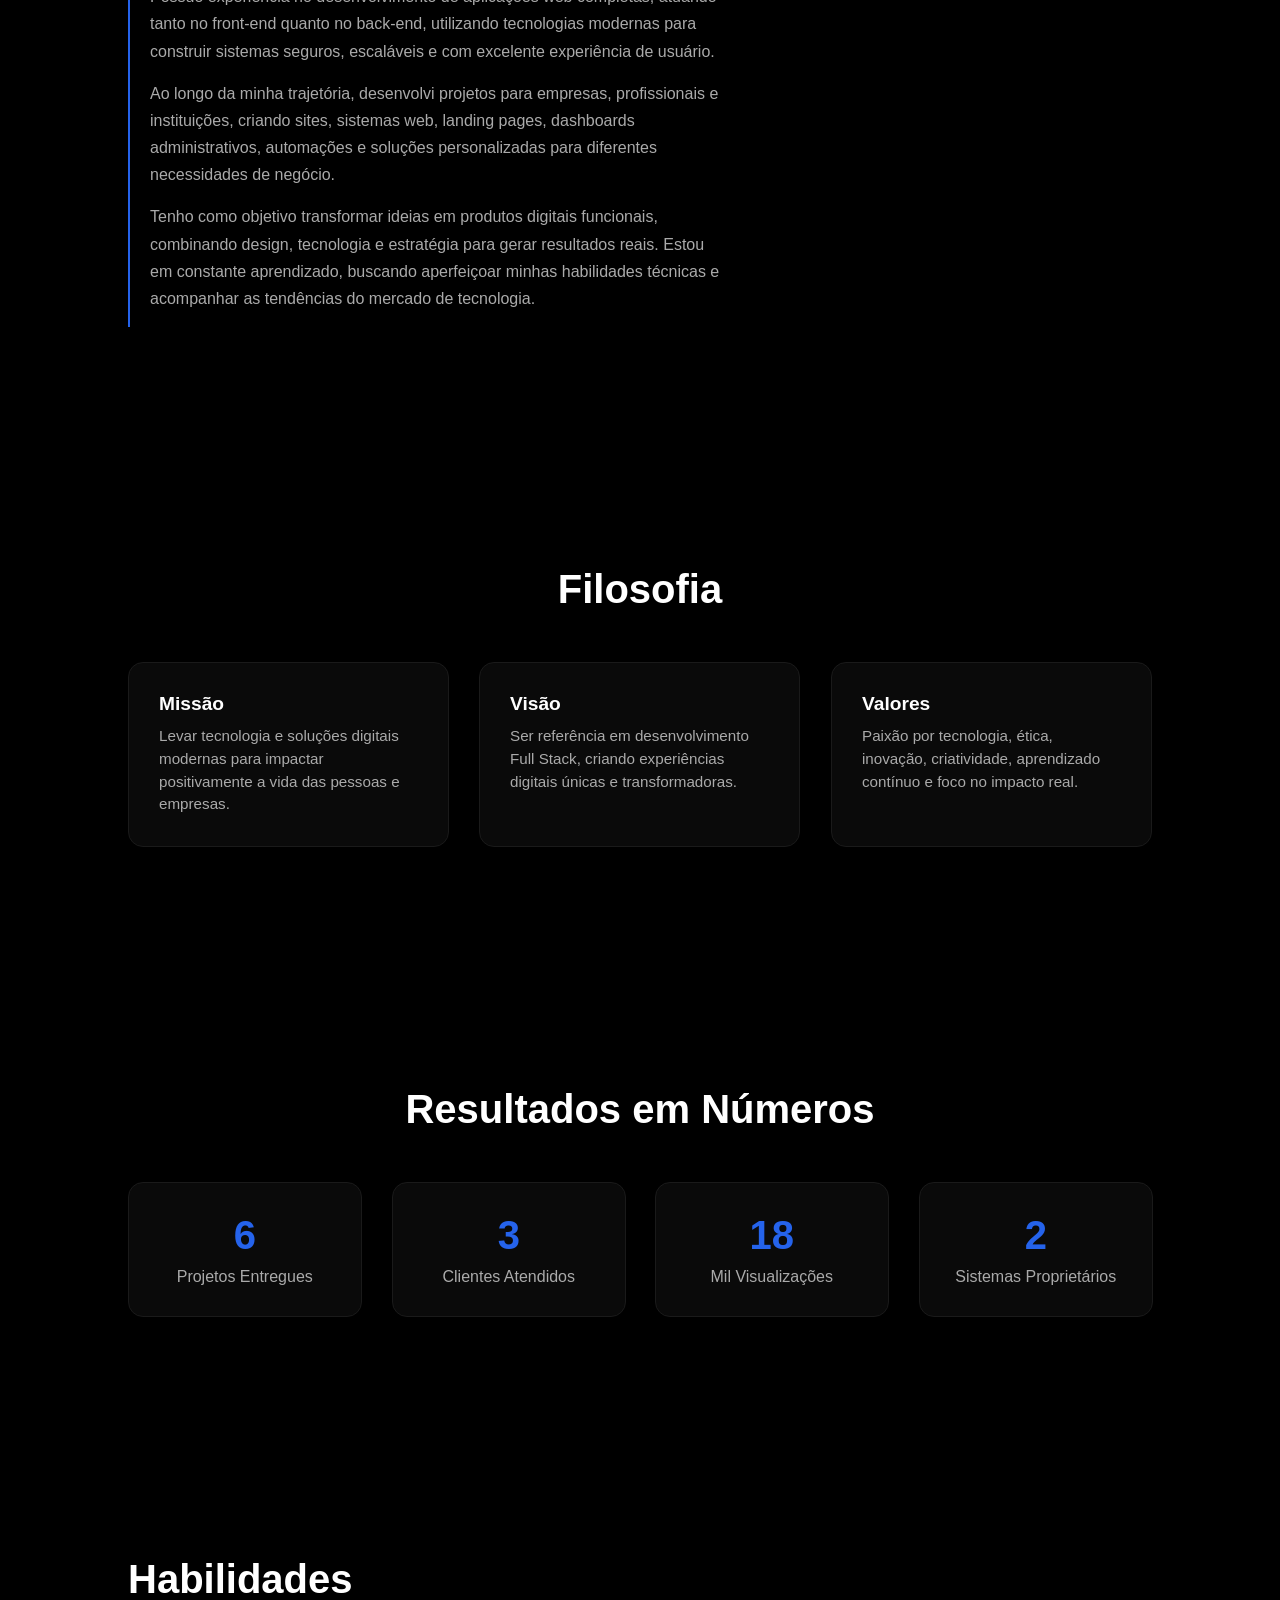
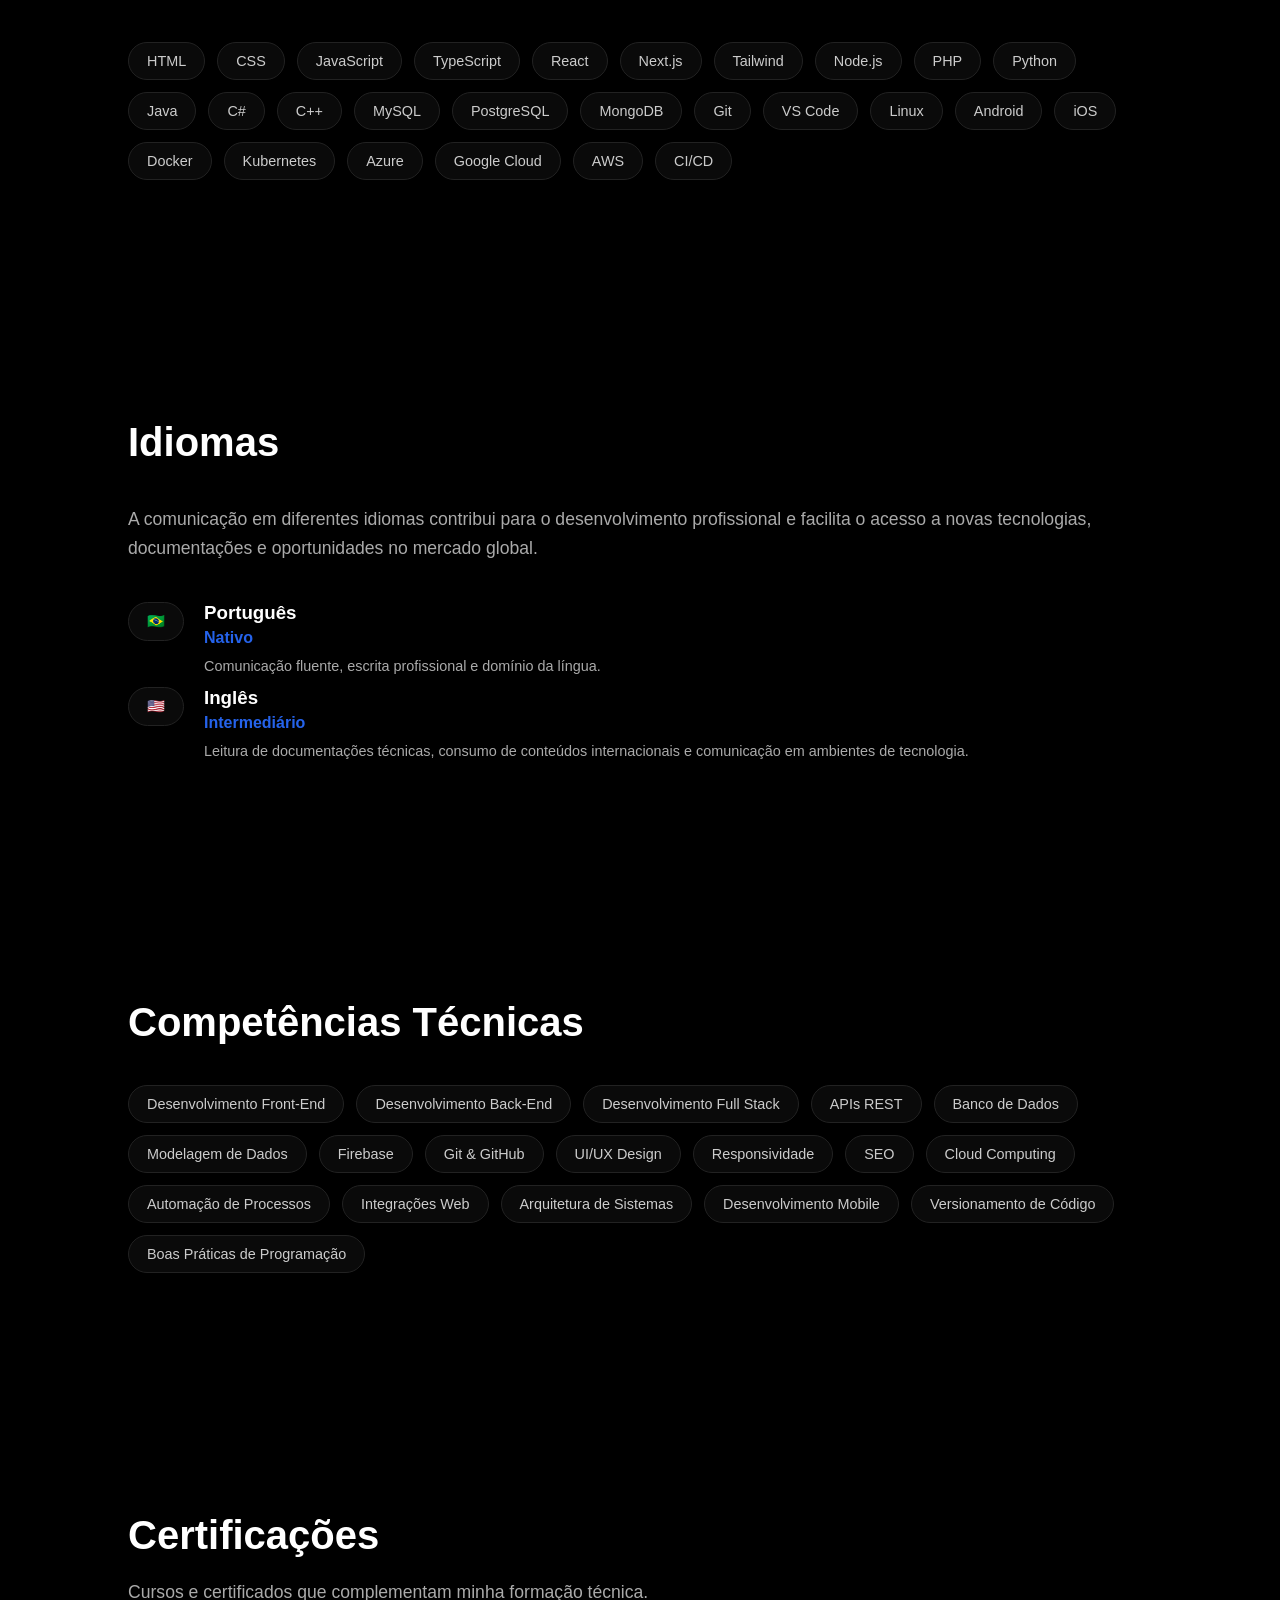
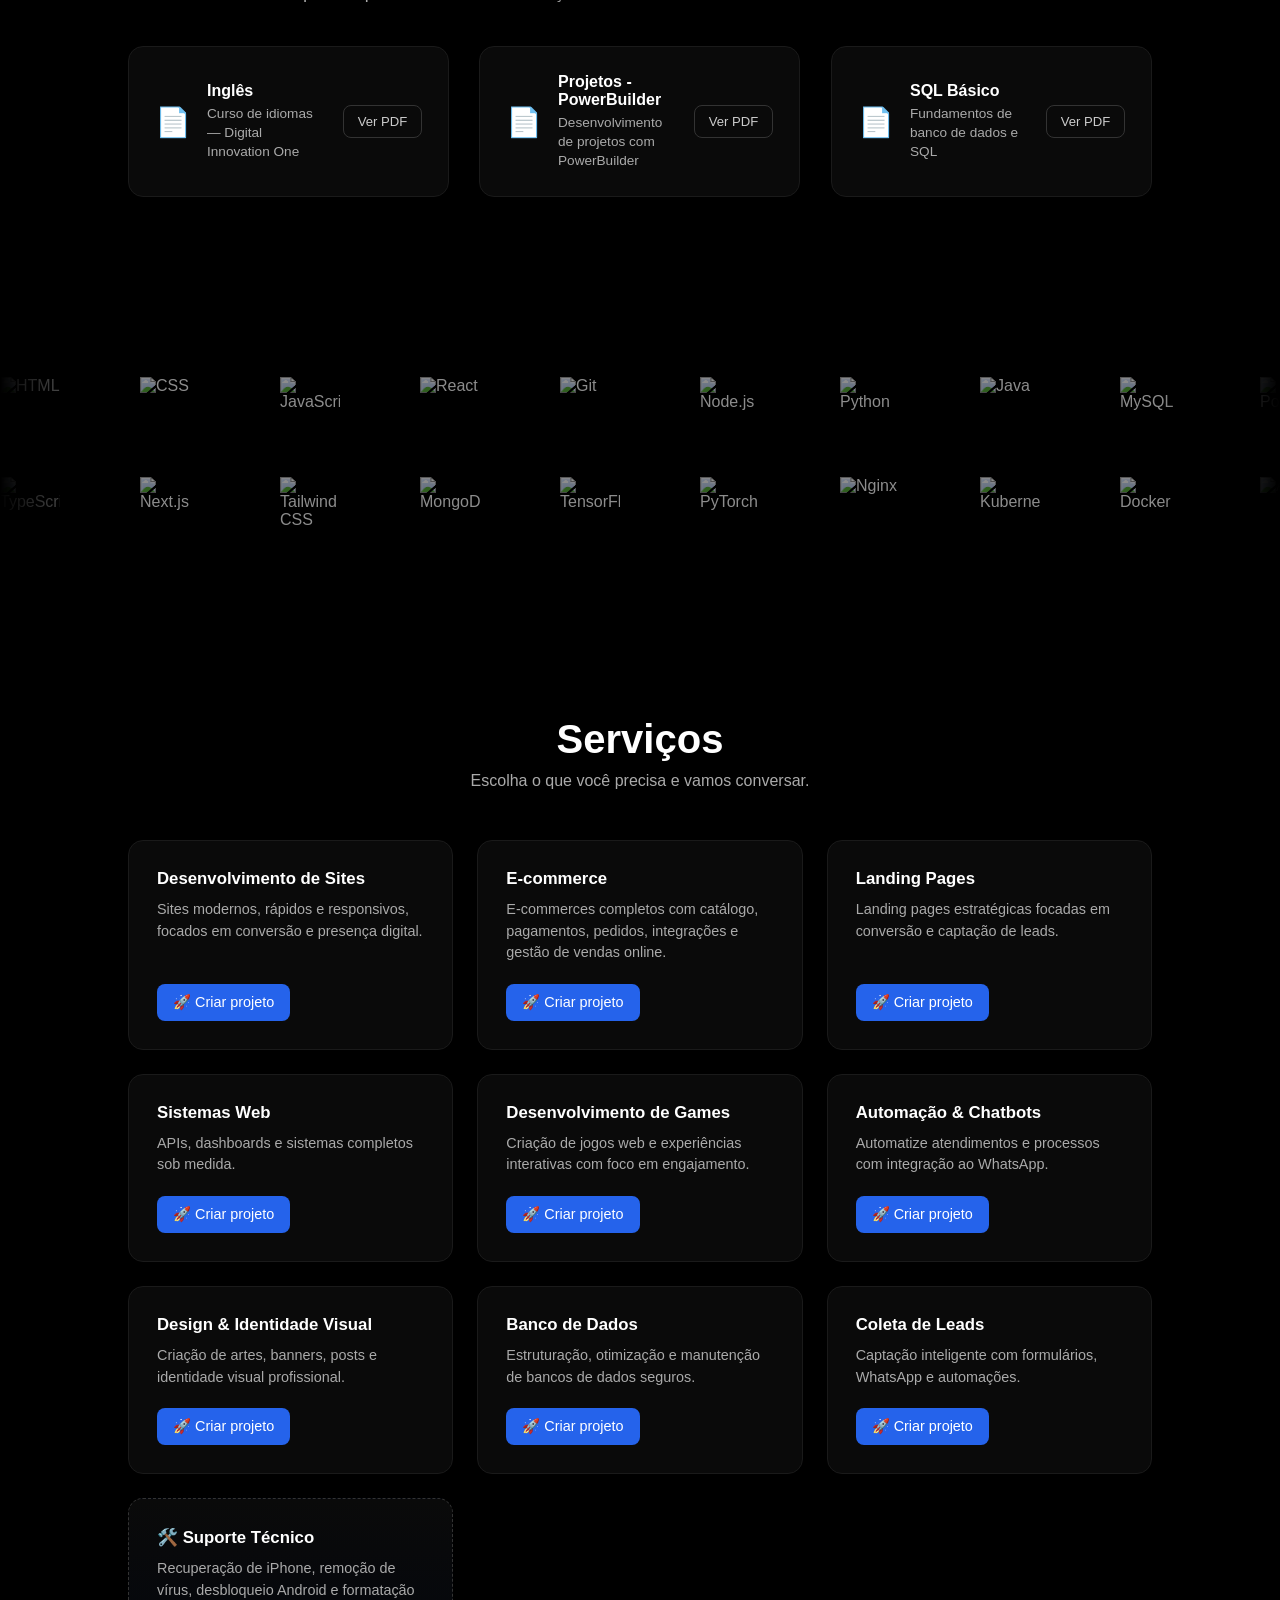
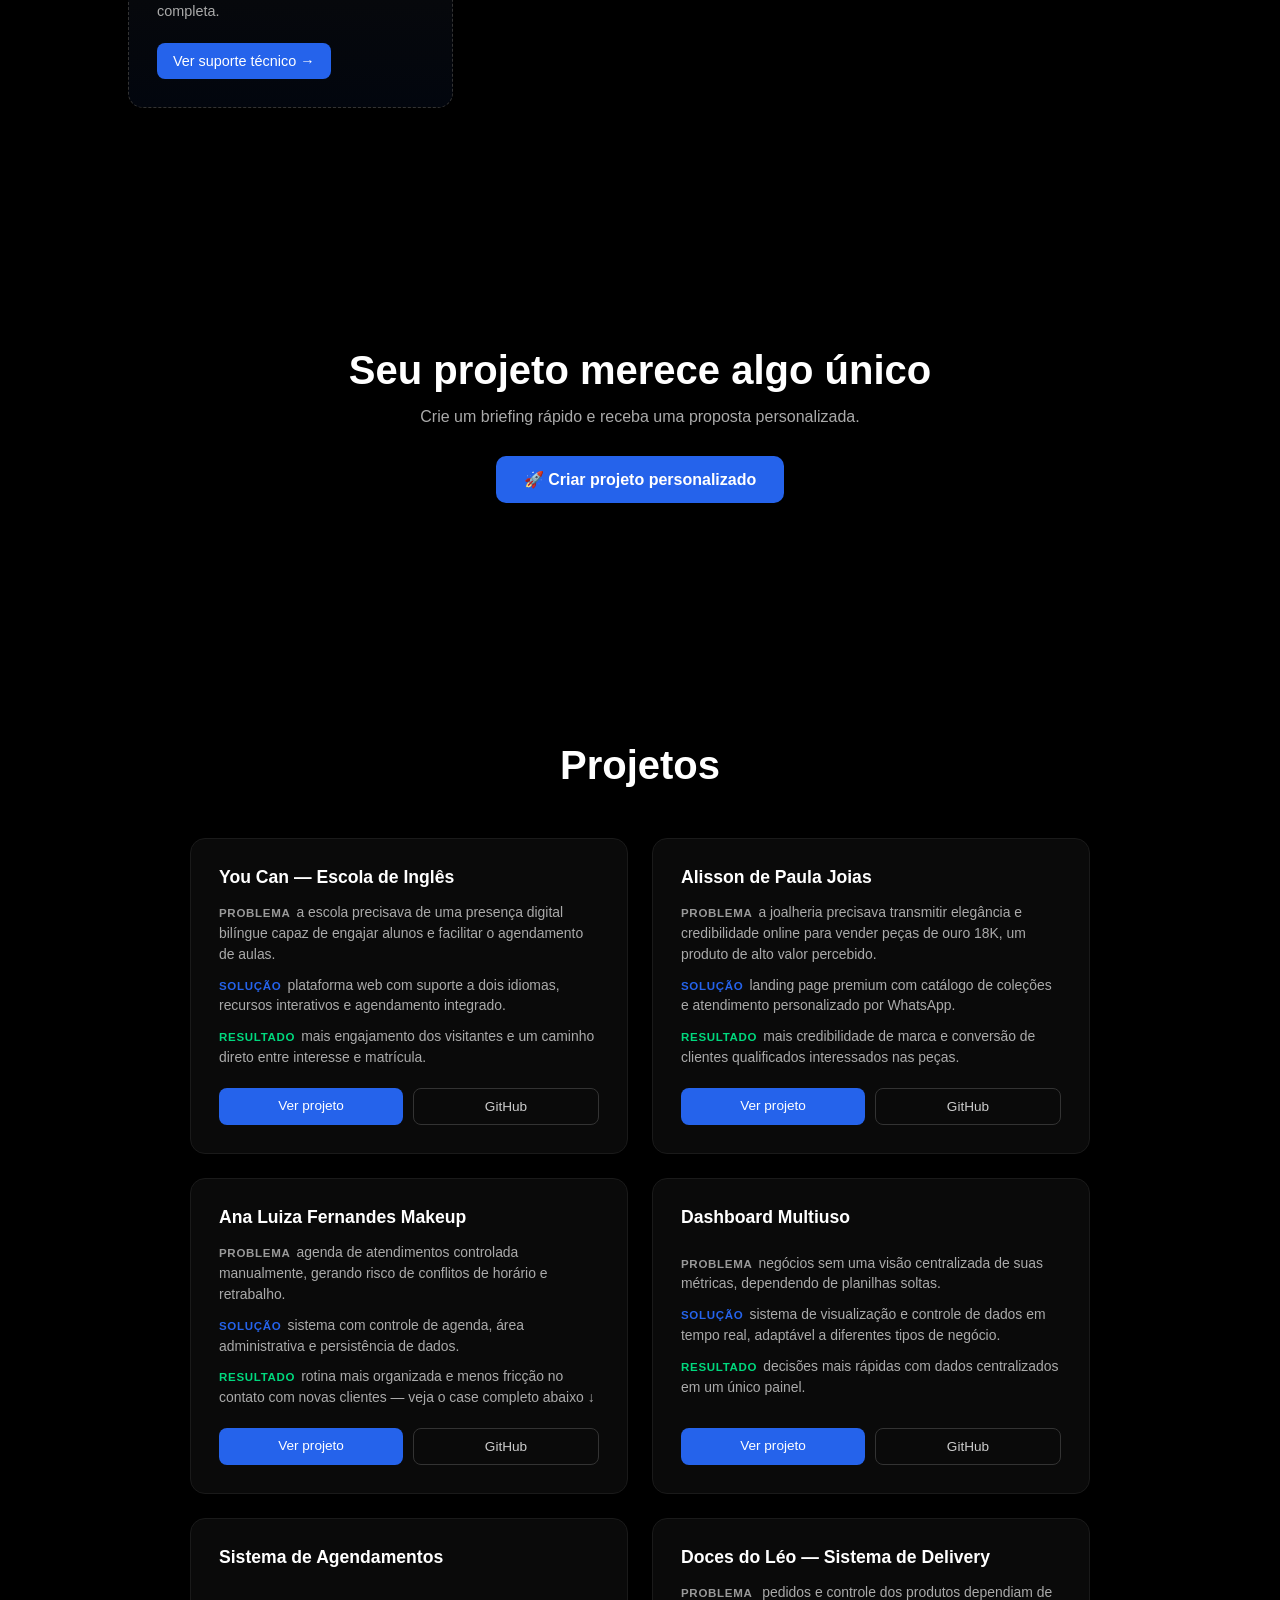
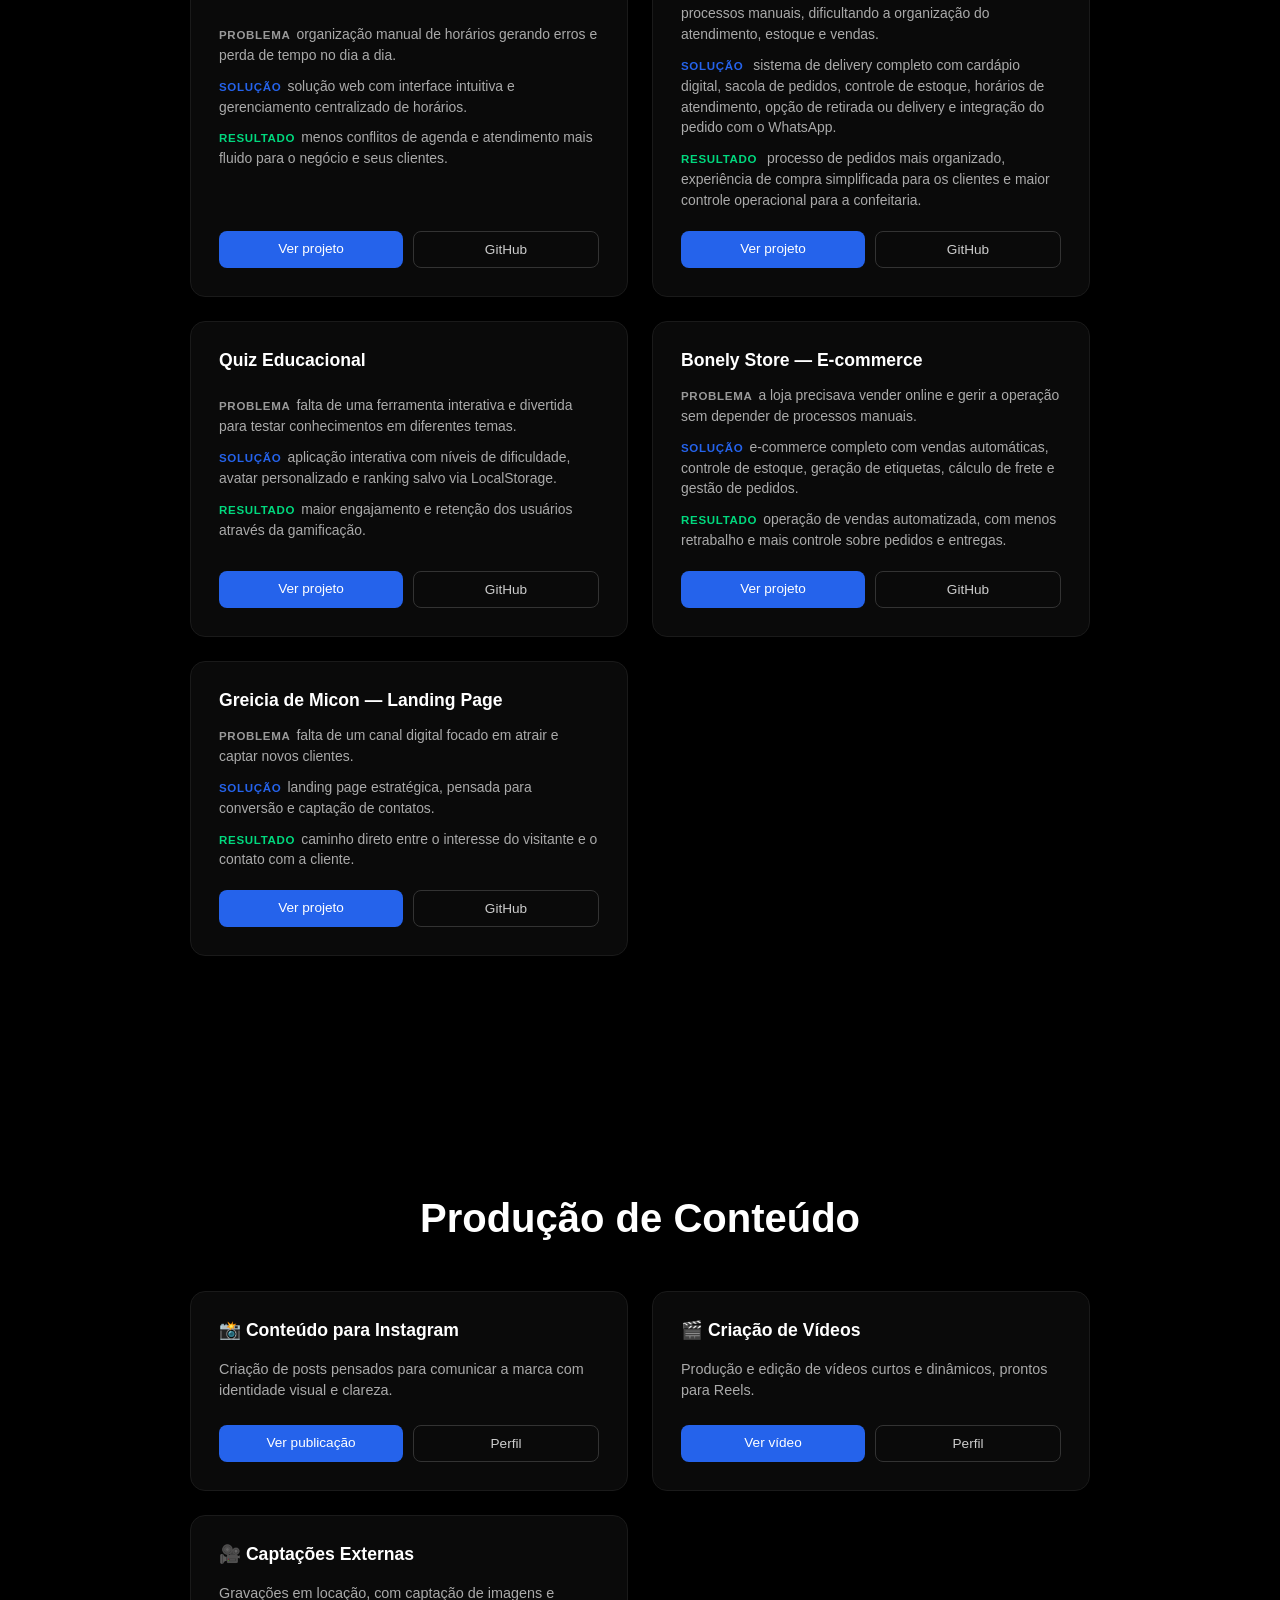
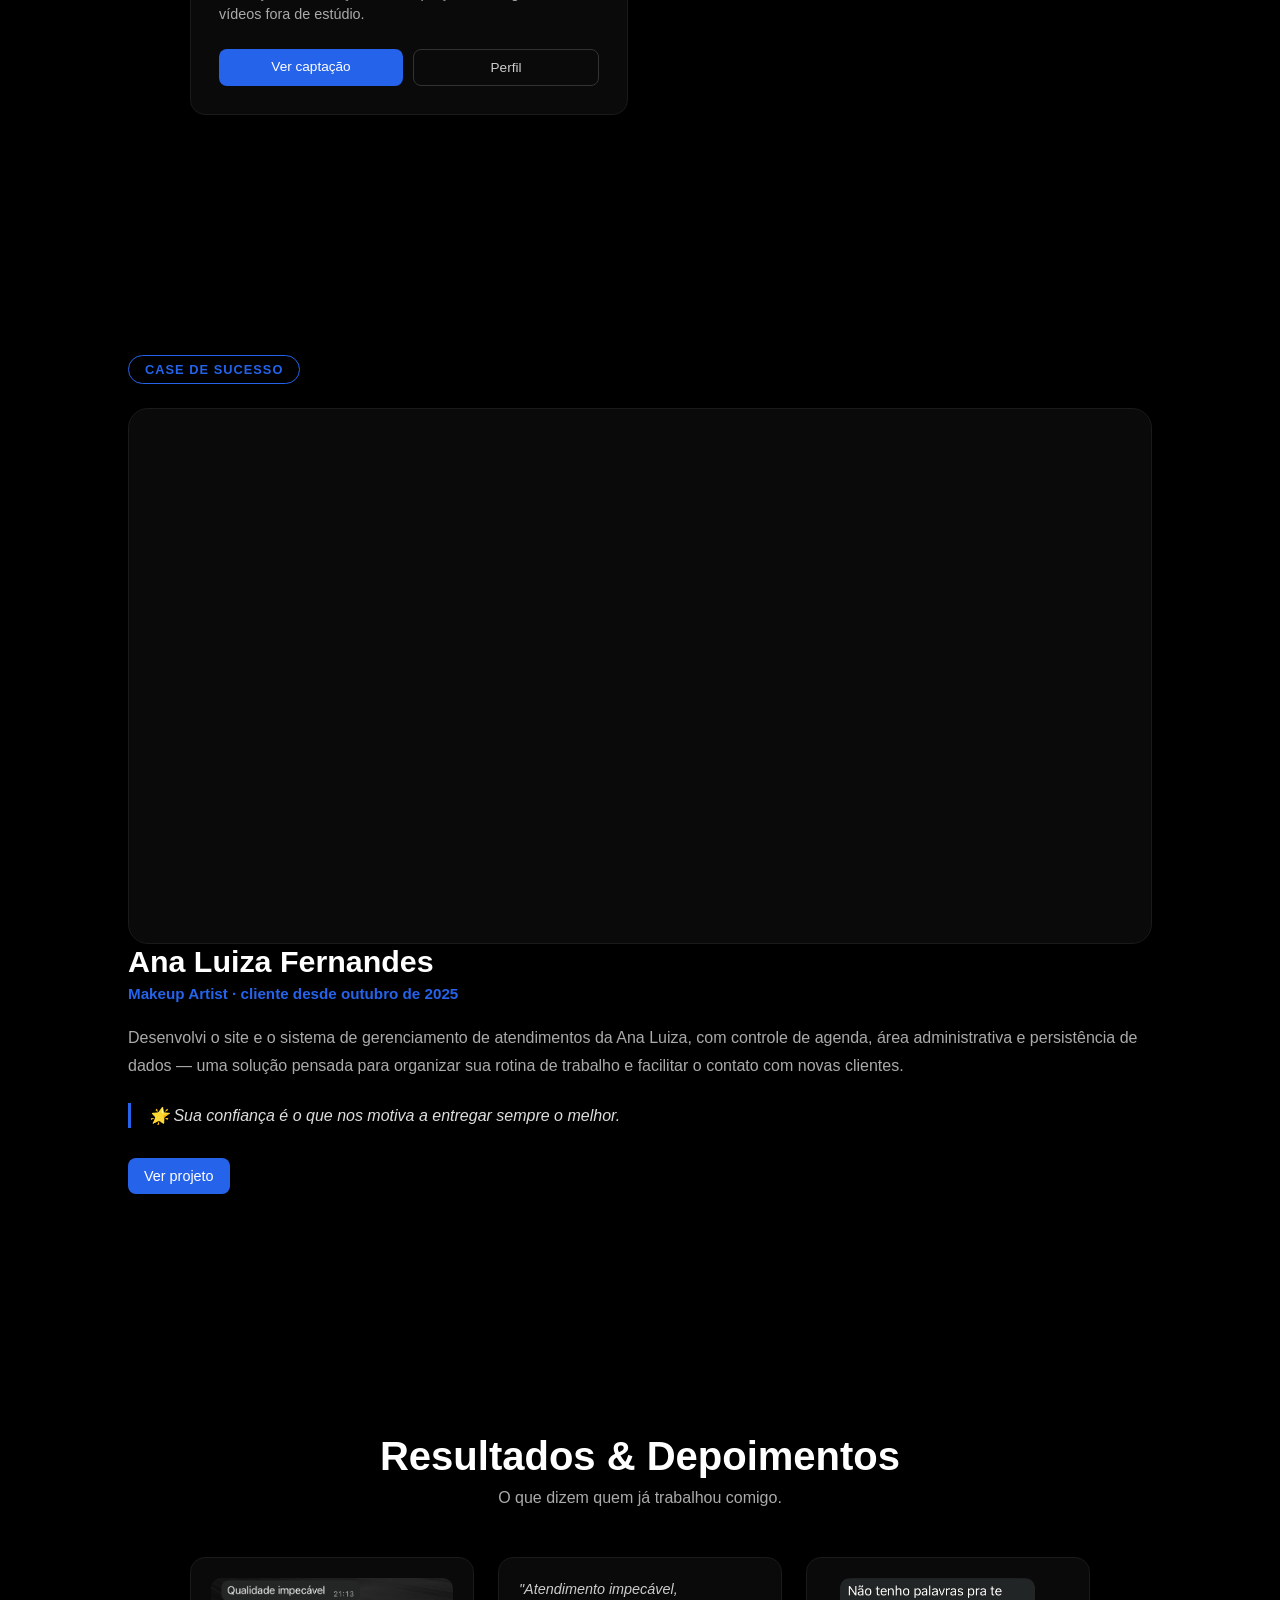
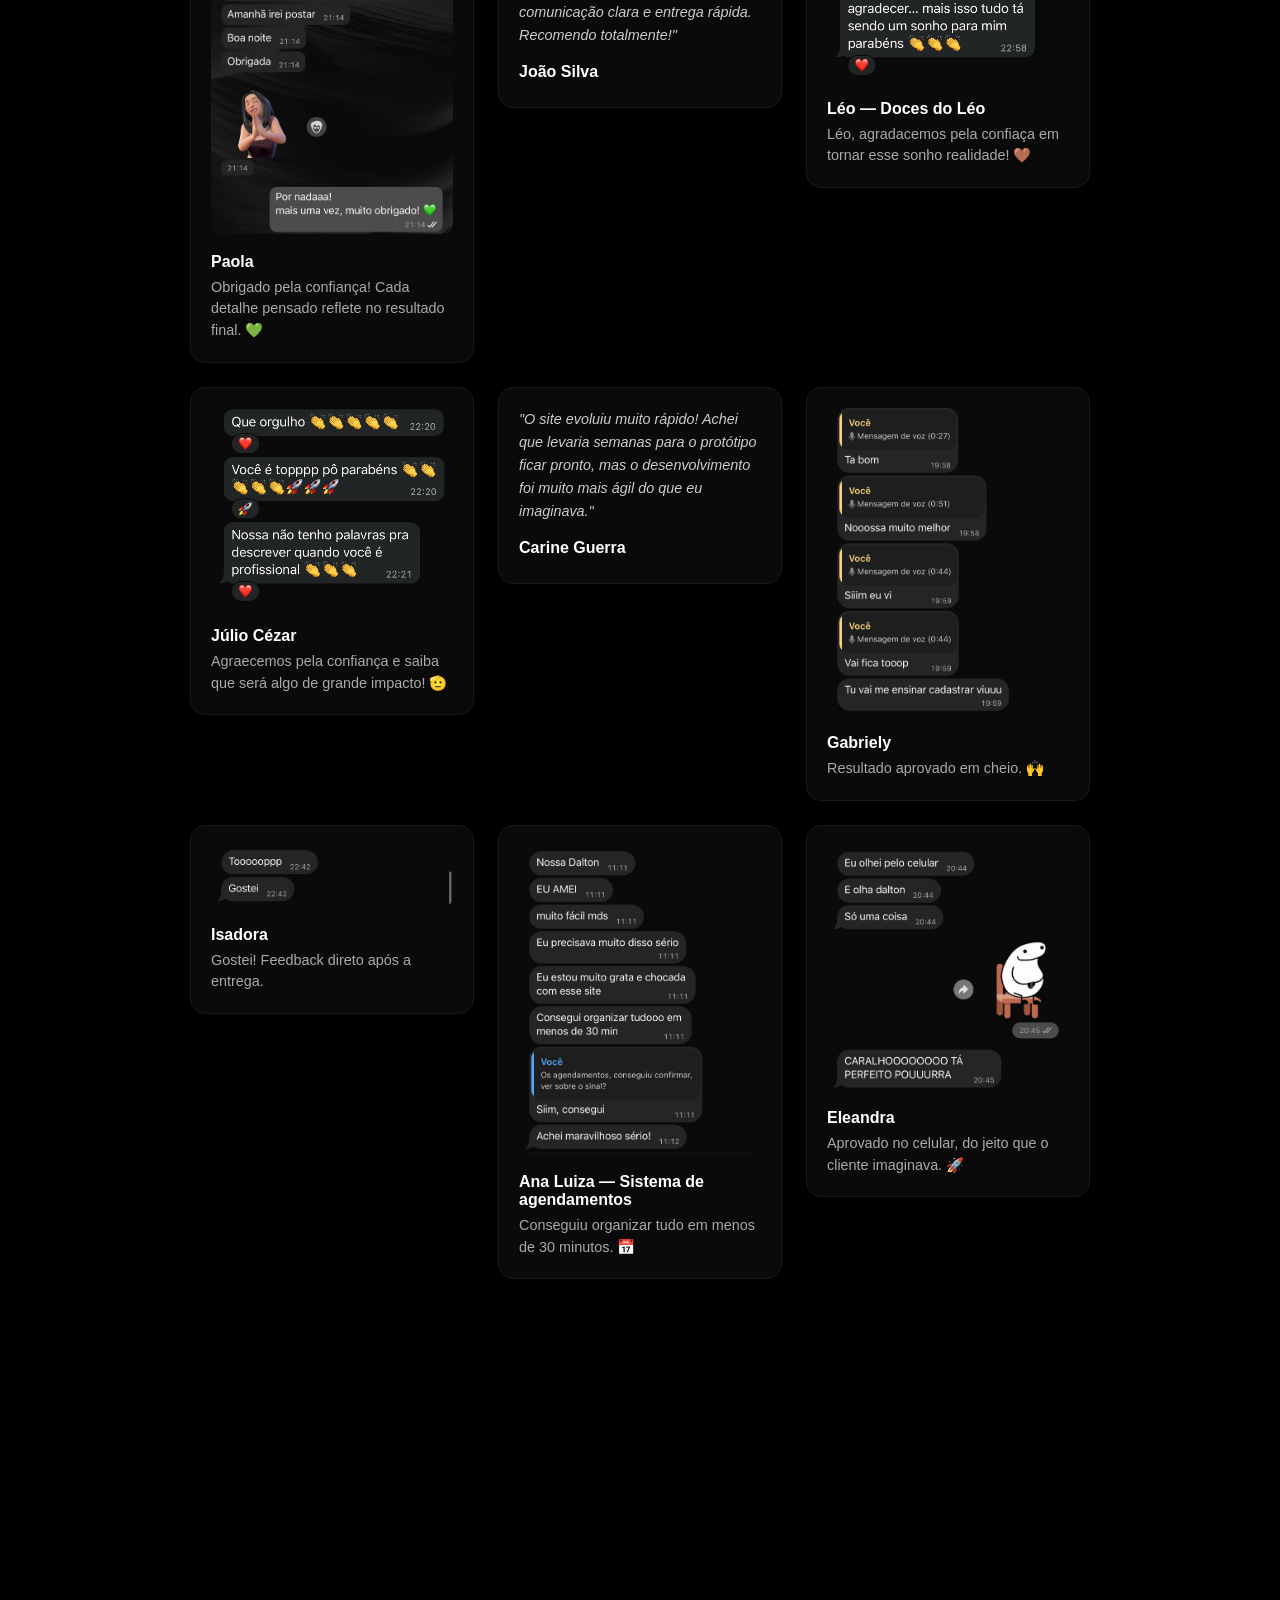
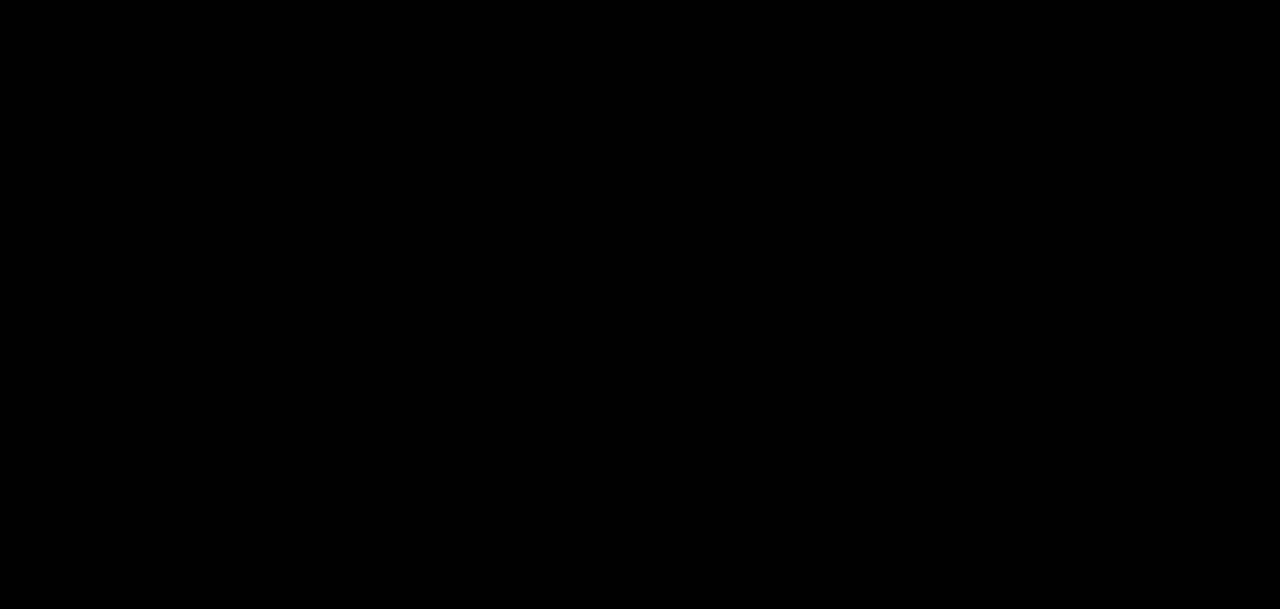
==== commit 87a751c1: "Inicializa projeto" ====
--- a/index.html
+++ b/index.html
@@ -705,6 +705,74 @@
         </div>
       </div>
 
+      <div class="card">
+        <h3>Bonely Store — E-commerce</h3>
+        <div class="card-psr">
+          <p class="problema"><span class="psr-label">Problema</span>a loja precisava vender online e gerir a
+            operação sem depender de processos manuais.</p>
+          <p class="solucao"><span class="psr-label">Solução</span>e-commerce completo com vendas automáticas,
+            controle de estoque, geração de etiquetas, cálculo de frete e gestão de pedidos.</p>
+          <p class="resultado"><span class="psr-label">Resultado</span>operação de vendas automatizada, com menos
+            retrabalho e mais controle sobre pedidos e entregas.</p>
+        </div>
+        <div class="buttons">
+          <a href="https://bonelystore.vercel.app/" target="_blank" rel="noopener">Ver projeto</a>
+          <a href="https://github.com/daltonneres" target="_blank" rel="noopener">GitHub</a>
+        </div>
+      </div>
+
+      <div class="card">
+        <h3>Greicia de Micon — Landing Page</h3>
+        <div class="card-psr">
+          <p class="problema"><span class="psr-label">Problema</span>falta de um canal digital focado em atrair e
+            captar novos clientes.</p>
+          <p class="solucao"><span class="psr-label">Solução</span>landing page estratégica, pensada para conversão e
+            captação de contatos.</p>
+          <p class="resultado"><span class="psr-label">Resultado</span>caminho direto entre o interesse do visitante
+            e o contato com a cliente.</p>
+        </div>
+        <div class="buttons">
+          <a href="https://greiciademicon.vercel.app/" target="_blank" rel="noopener">Ver projeto</a>
+          <a href="https://github.com/daltonneres" target="_blank" rel="noopener">GitHub</a>
+        </div>
+      </div>
+
+    </div>
+  </section>
+
+  <!-- ─── PRODUÇÃO DE CONTEÚDO ──────────────────────────────────────────────────── -->
+  <section class="projetos reveal" id="conteudo">
+    <h2>Produção de Conteúdo</h2>
+
+    <div class="cards">
+
+      <div class="card">
+        <h3>📸 Conteúdo para Instagram</h3>
+        <p>Criação de posts pensados para comunicar a marca com identidade visual e clareza.</p>
+        <div class="buttons">
+          <a href="https://www.instagram.com/p/DewU5erG4d7/" target="_blank" rel="noopener">Ver publicação</a>
+          <a href="https://www.instagram.com/dalton_neres" target="_blank" rel="noopener">Perfil</a>
+        </div>
+      </div>
+
+      <div class="card">
+        <h3>🎬 Criação de Vídeos</h3>
+        <p>Produção e edição de vídeos curtos e dinâmicos, prontos para Reels.</p>
+        <div class="buttons">
+          <a href="https://www.instagram.com/reel/Dek-l_gR7oV/" target="_blank" rel="noopener">Ver vídeo</a>
+          <a href="https://www.instagram.com/dalton_neres" target="_blank" rel="noopener">Perfil</a>
+        </div>
+      </div>
+
+      <div class="card">
+        <h3>🎥 Captações Externas</h3>
+        <p>Gravações em locação, com captação de imagens e vídeos fora de estúdio.</p>
+        <div class="buttons">
+          <a href="https://www.instagram.com/reel/DfKOKuPRkTJ/" target="_blank" rel="noopener">Ver captação</a>
+          <a href="https://www.instagram.com/dalton_neres" target="_blank" rel="noopener">Perfil</a>
+        </div>
+      </div>
+
     </div>
   </section>
 
@@ -786,6 +854,36 @@
       <h4 style="margin-top: 16px;">Carine Guerra</h4>
     </div>
 
+    <div class="depoimento-card">
+      <img src="feedback/feedback1.jpeg" alt="Depoimento da cliente Gabriely" loading="lazy">
+      <h4>Gabriely</h4>
+      <p>Resultado aprovado em cheio. 🙌</p>
+    </div>
+
+    <div class="depoimento-card">
+      <img src="feedback/feedback2.jpeg" alt="Depoimento da cliente Isadora" loading="lazy">
+      <h4>Isadora</h4>
+      <p>Gostei! Feedback direto após a entrega.</p>
+    </div>
+
+    <div class="depoimento-card">
+      <img src="feedback/feedback3.jpeg" alt="Depoimento da cliente Ana Luiza" loading="lazy">
+      <h4>Ana Luiza — Sistema de agendamentos</h4>
+      <p>Conseguiu organizar tudo em menos de 30 minutos. 📅</p>
+    </div>
+
+    <div class="depoimento-card">
+      <img src="feedback/feedback4.jpeg" alt="Depoimento da cliente Eleandra" loading="lazy">
+      <h4>Eleandra</h4>
+      <p>Aprovado no celular, do jeito que o cliente imaginava. 🚀</p>
+    </div>
+
+    <div class="depoimento-card">
+      <img src="feedback/feedback5.jpeg" alt="Depoimento da cliente Carine Guerra" loading="lazy">
+      <h4>Carine Guerra — Site interativo</h4>
+      <p>Elogio ao resultado: bem interativo. 💙</p>
+    </div>
+
   </div>
 </section>
 
--- a/style.css
+++ b/style.css
@@ -1027,6 +1027,7 @@
   grid-template-columns: repeat(auto-fit, minmax(260px, 1fr));
   gap: 24px;
   text-align: left;
+  align-items: start;
 }
 
 .depoimento-card {
@@ -1053,6 +1054,8 @@
   font-size: 1rem;
   margin-bottom: 6px;
 }
+
+.depoimento-card p { color: var(--muted); font-size: 0.9rem; line-height: 1.5; }
 
 .depoimento-card .texto {
   font-style: italic;
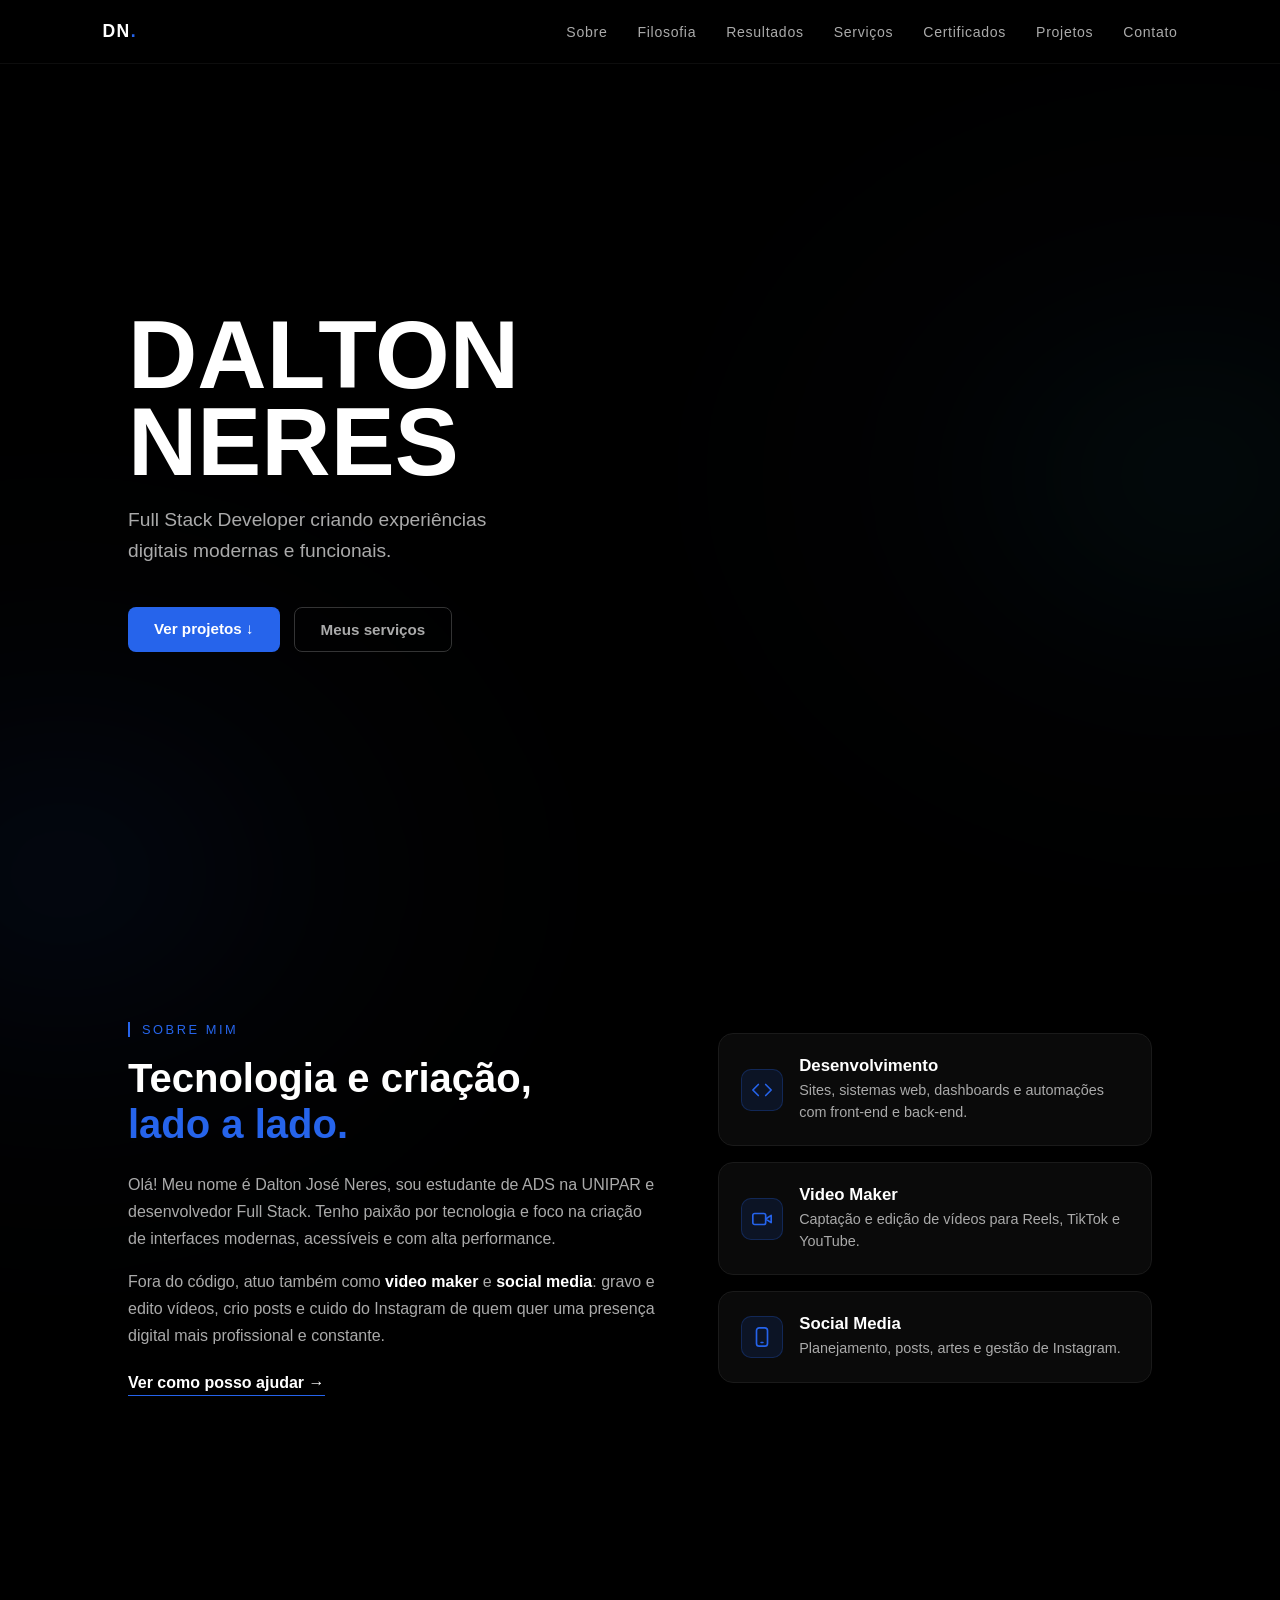
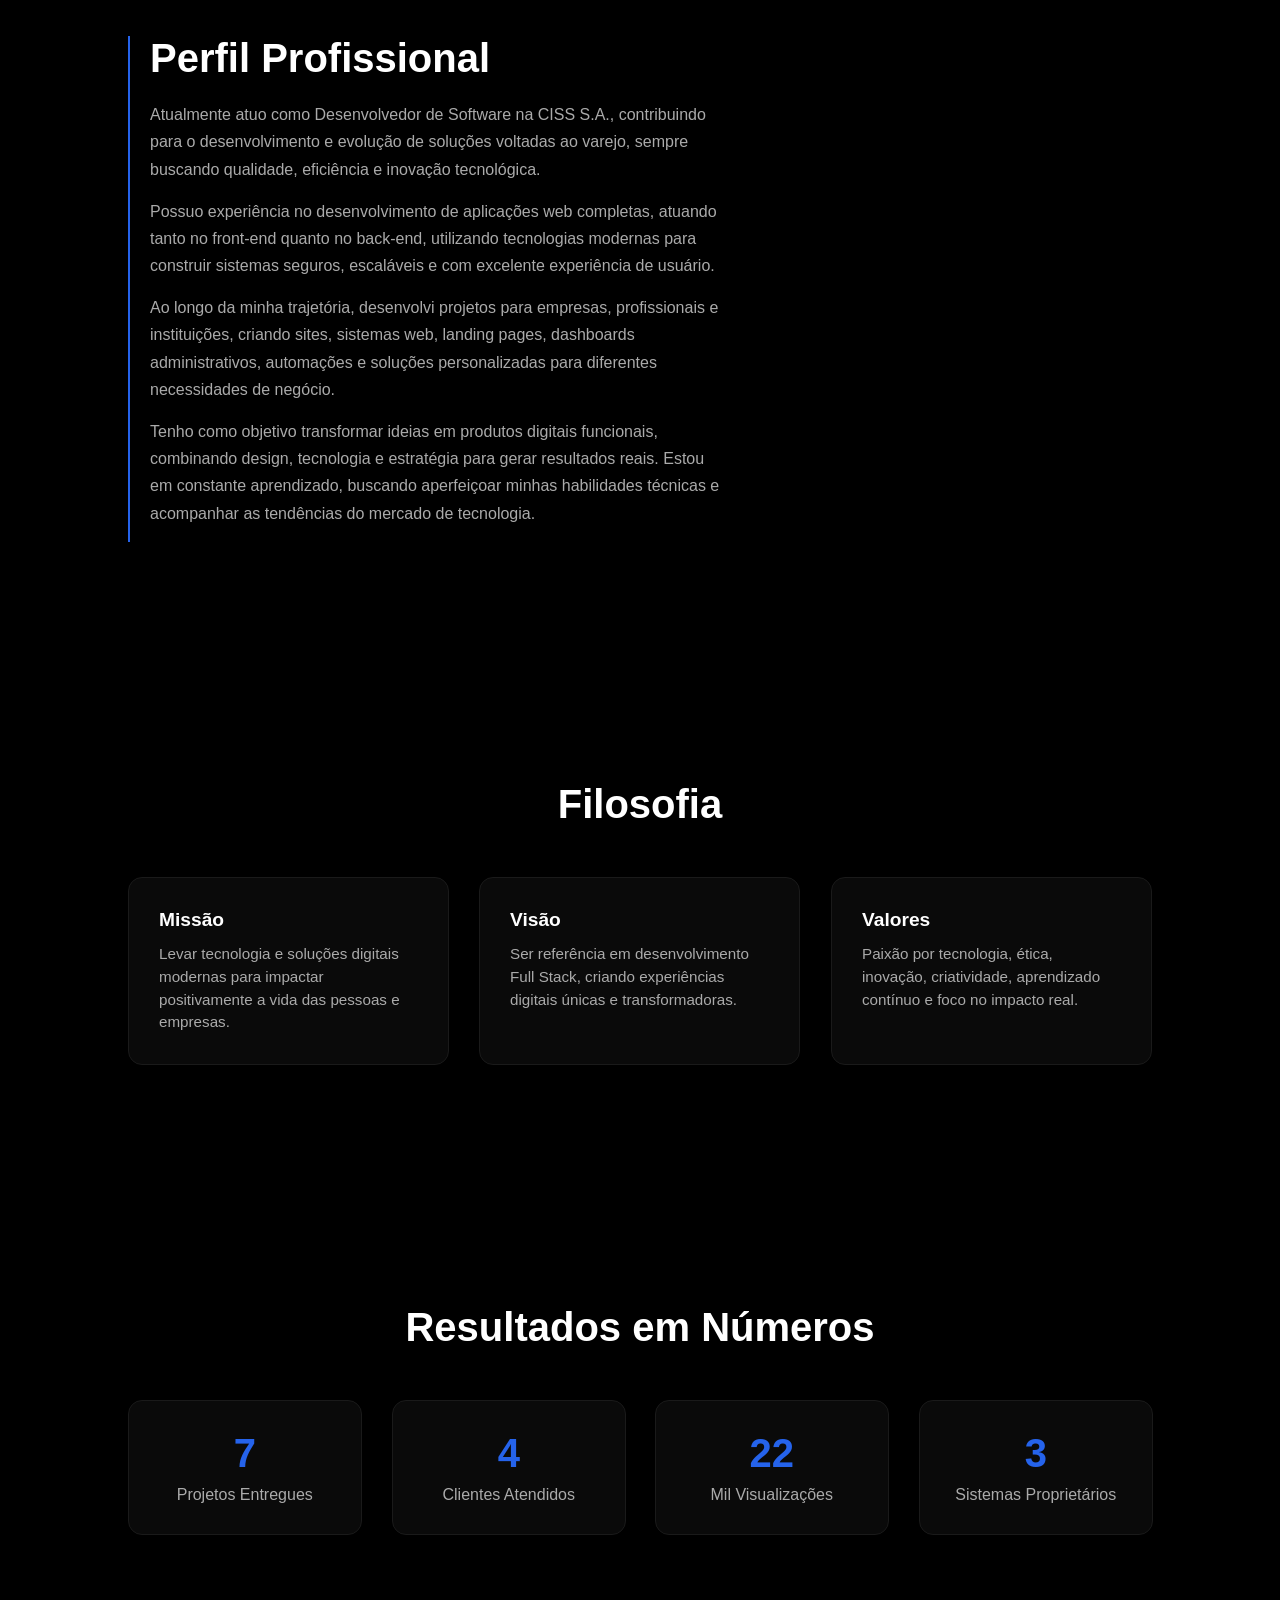
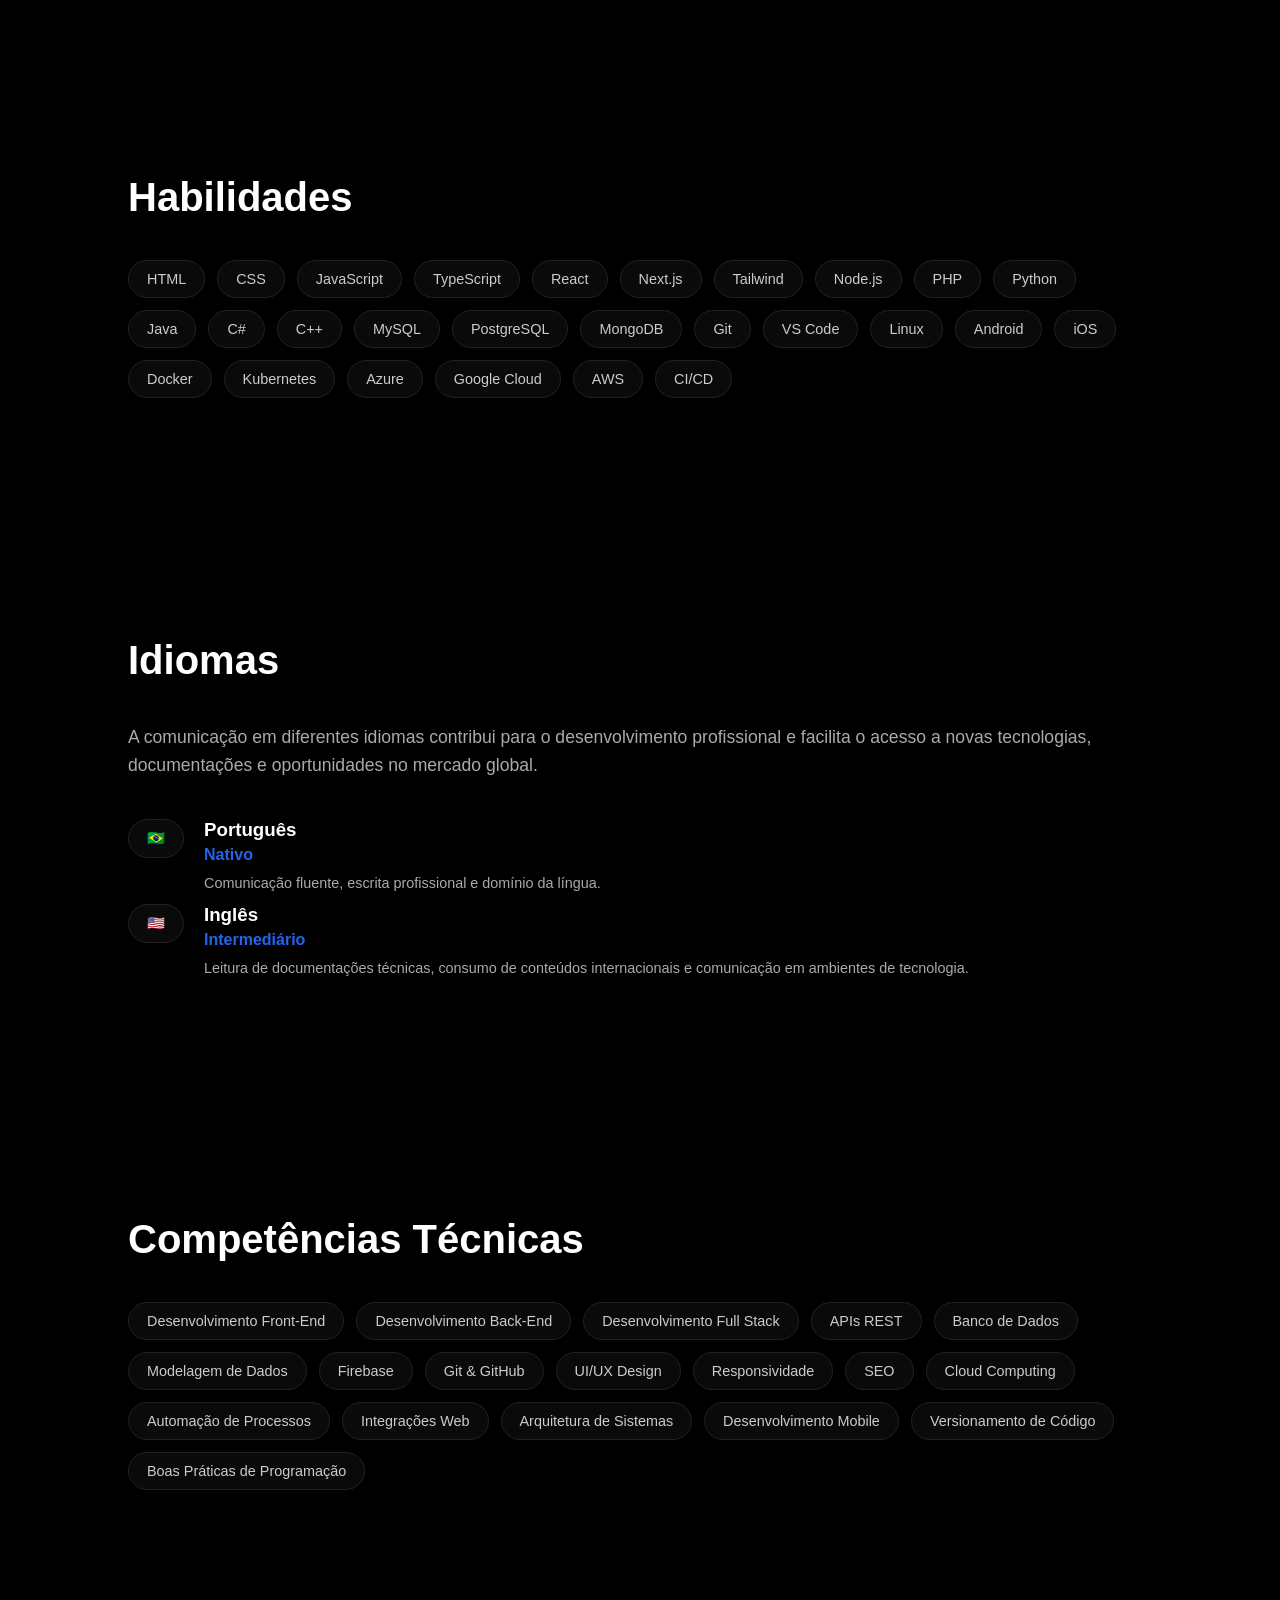
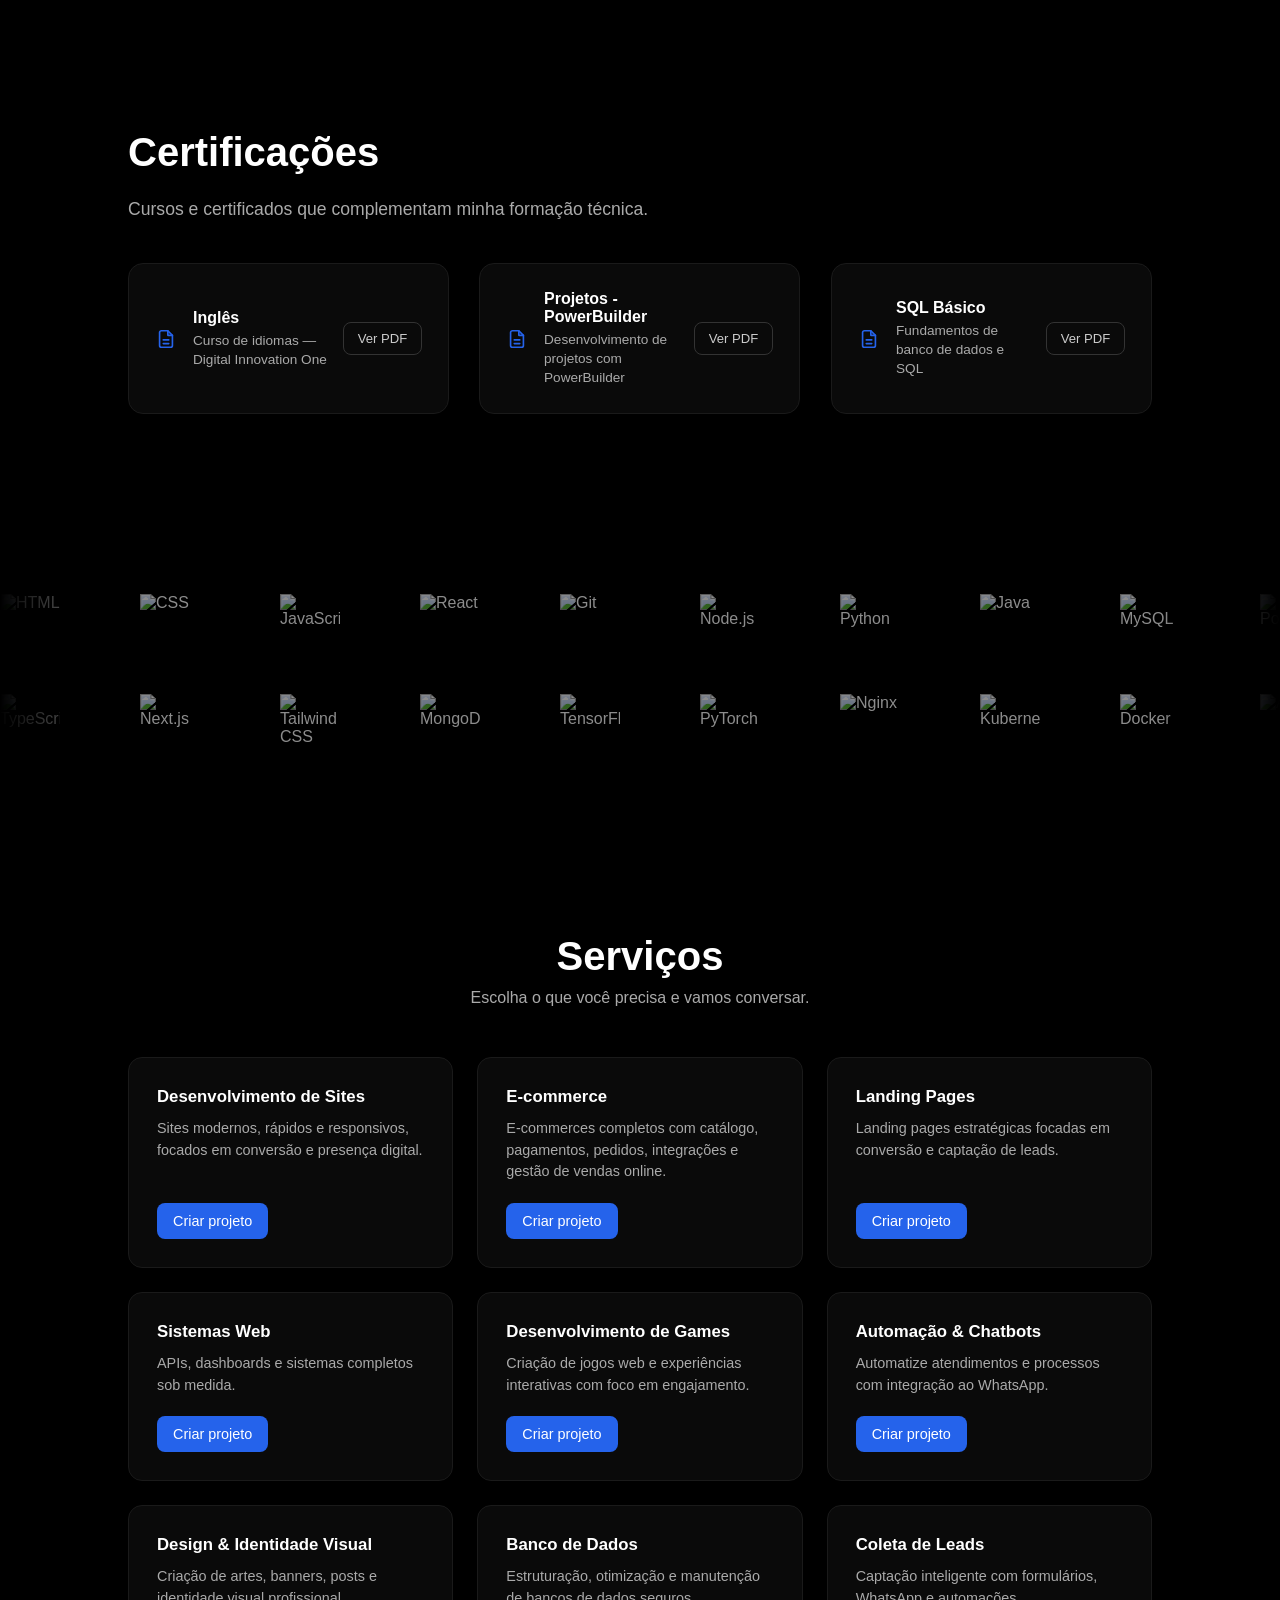
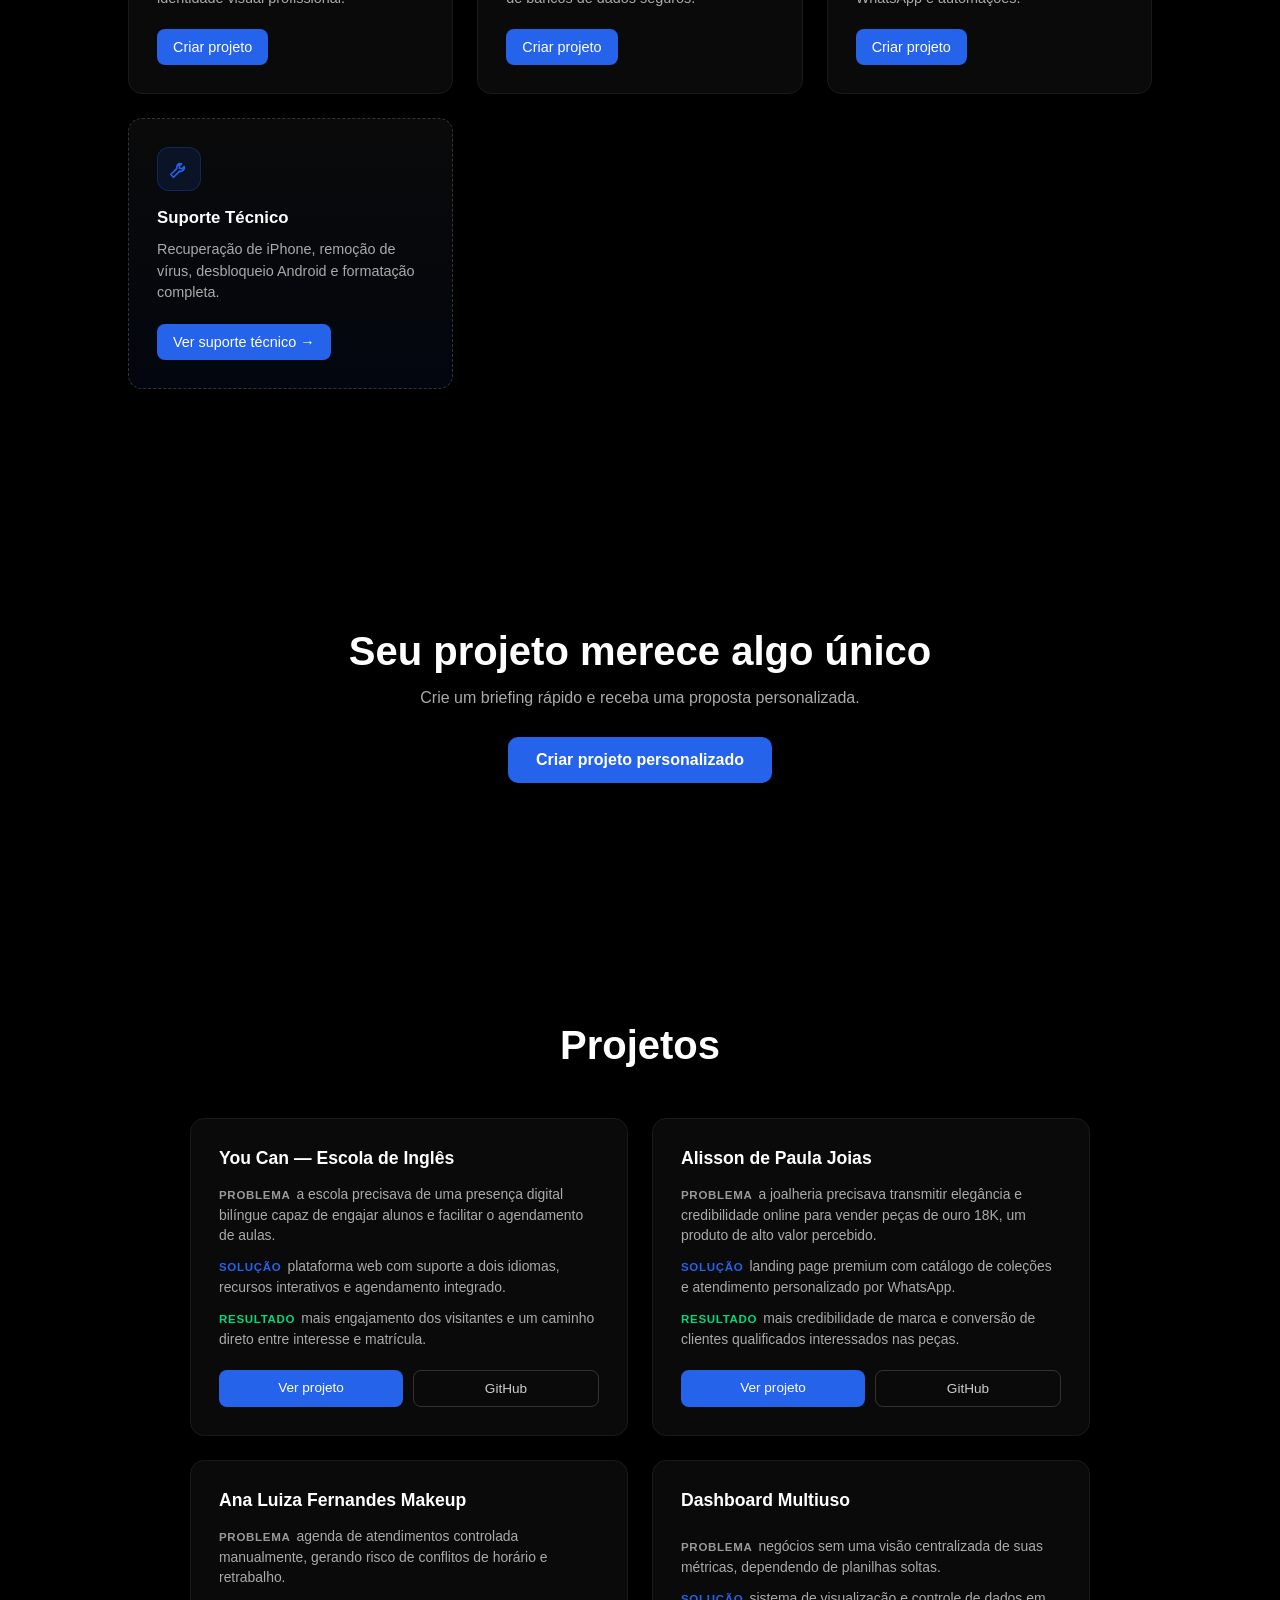
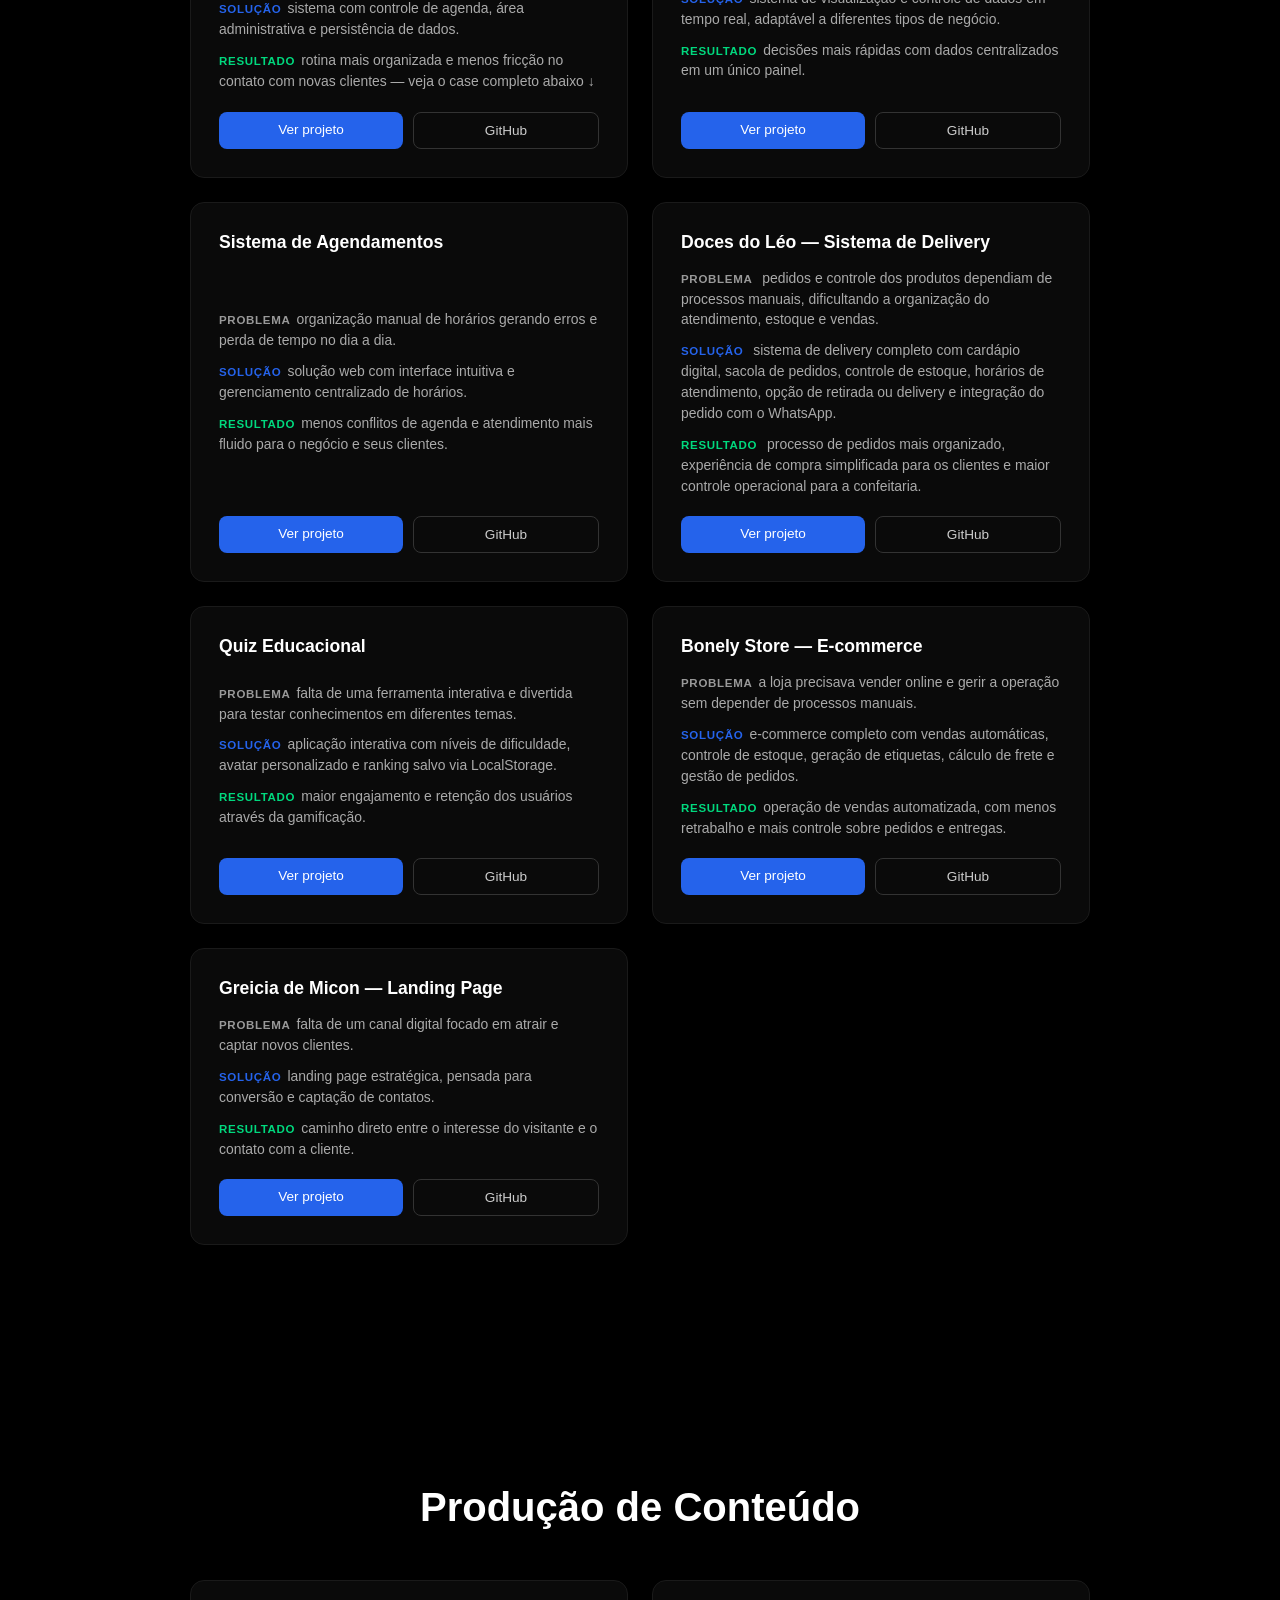
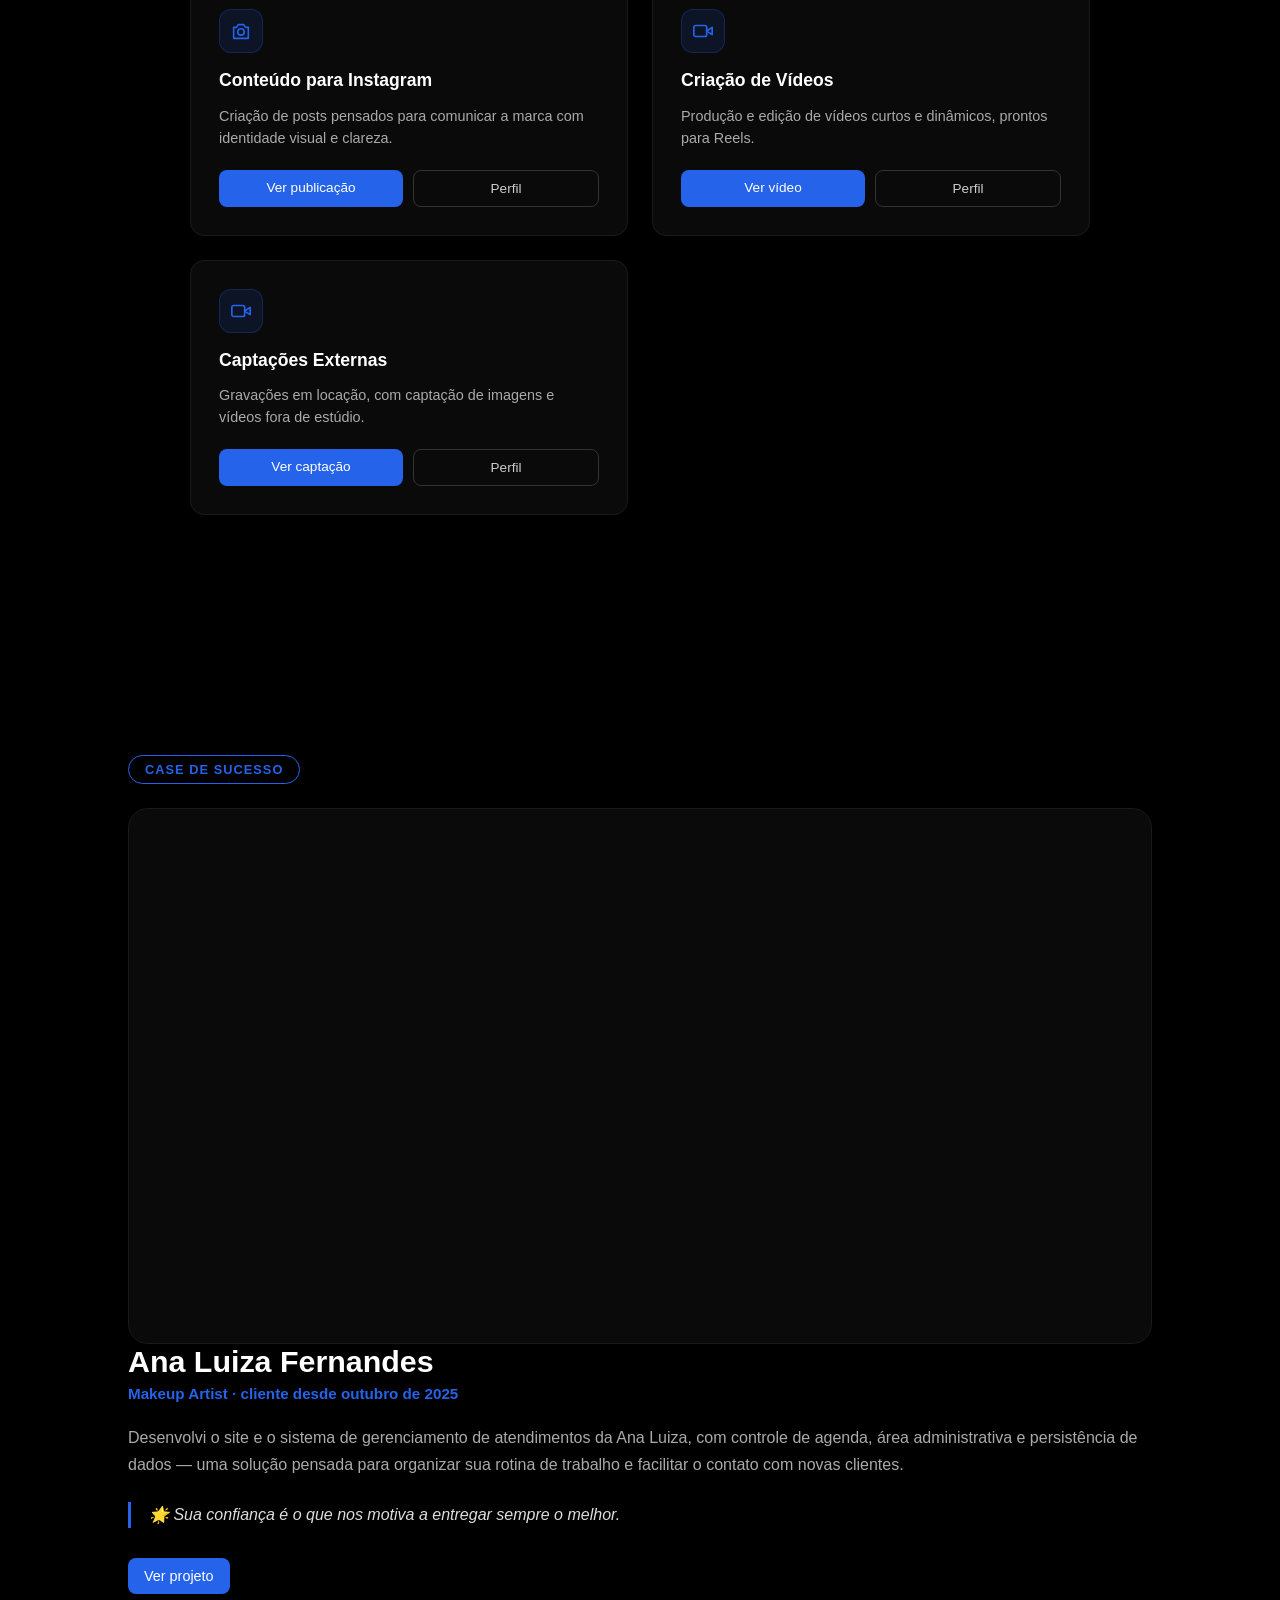
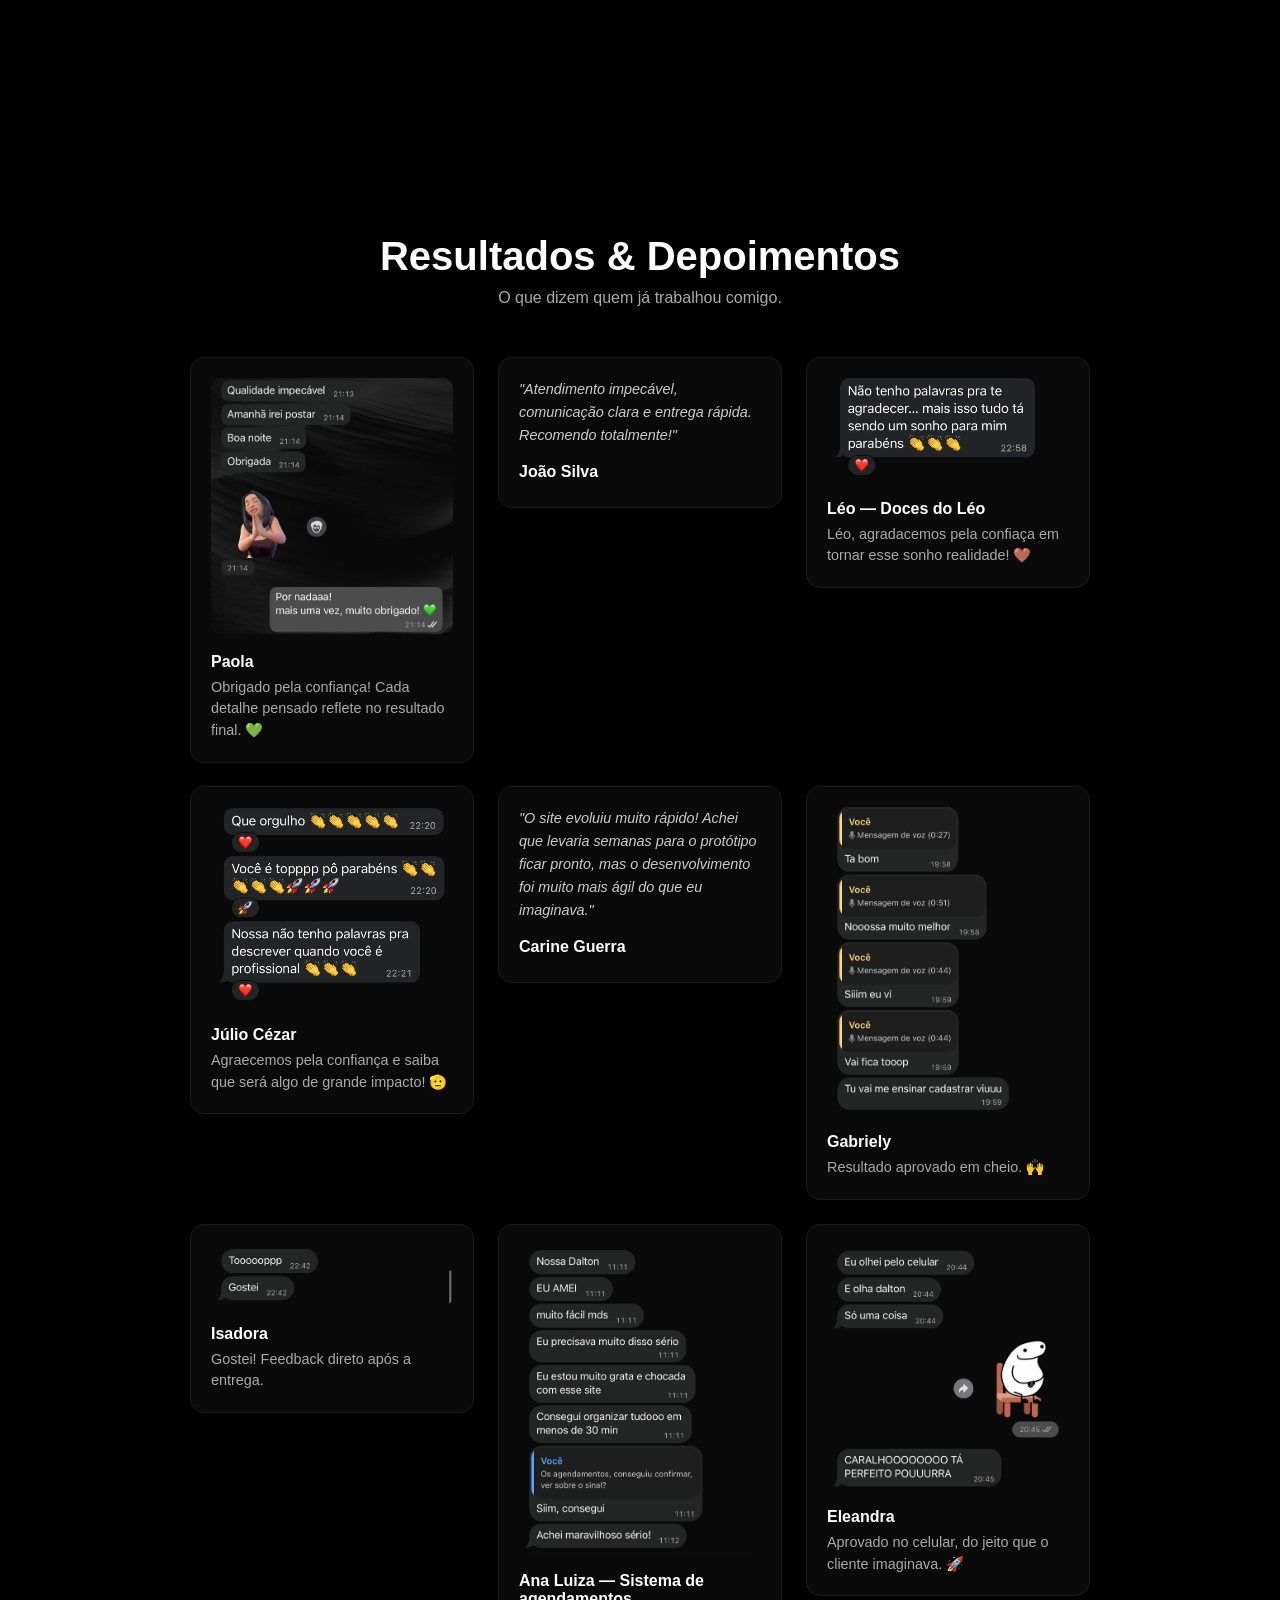
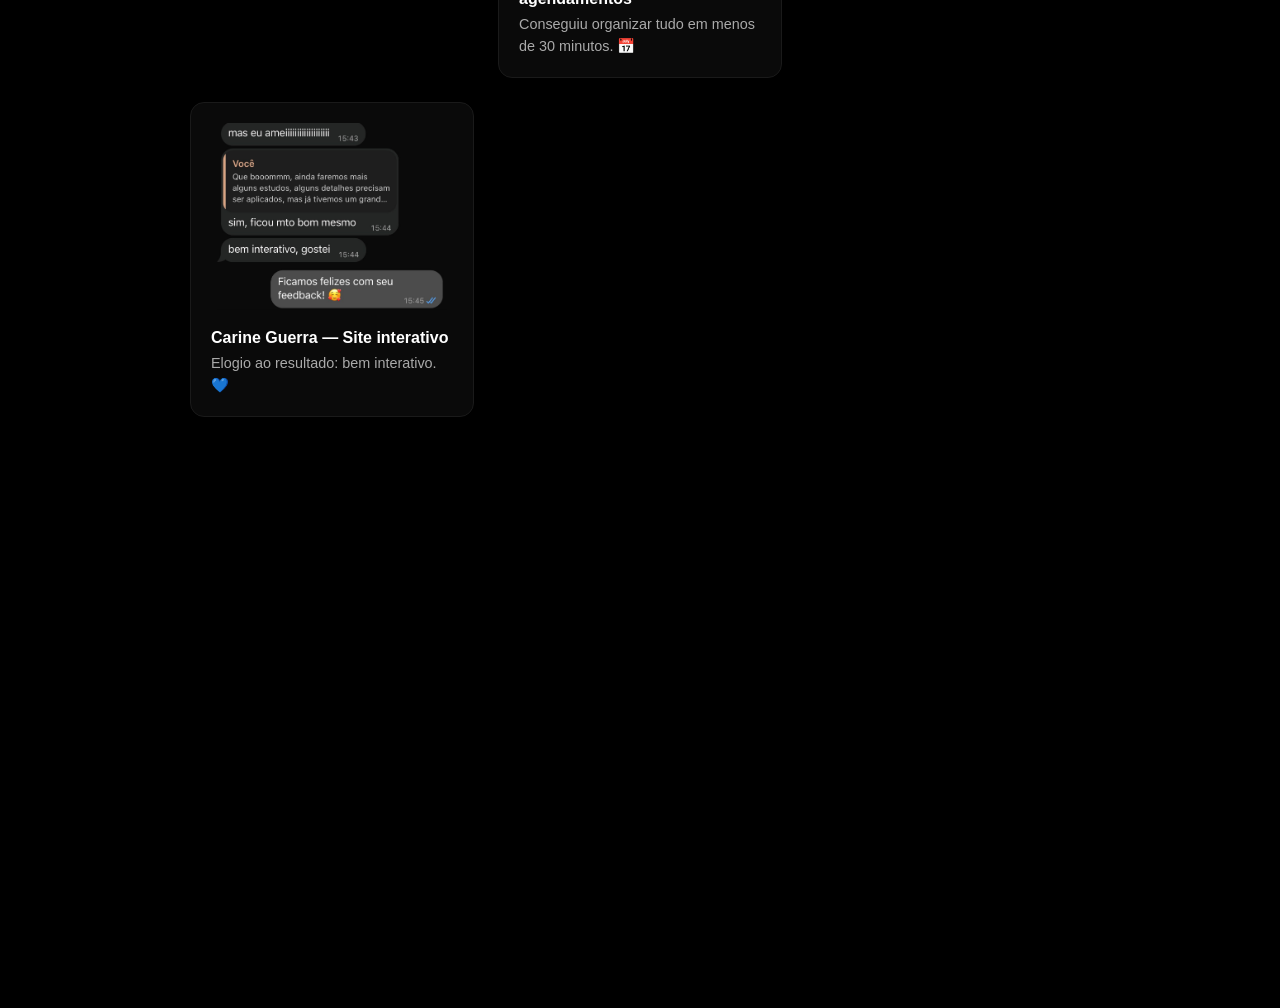
==== commit 0e926971: "melhoria" ====
--- a/index.html
+++ b/index.html
@@ -56,13 +56,48 @@
 
   <!-- ─── SOBRE ────────────────────────────────────────────────────────────────── -->
   <section class="sobre reveal" id="sobre">
-    <div class="content">
-      <h2>Sobre mim</h2>
-      <p>
-        Olá! Meu nome é Dalton José Neres, sou estudante de ADS na UNIPAR
-        e desenvolvedor Full Stack. Tenho paixão por tecnologia e foco na
-        criação de interfaces modernas, acessíveis e com alta performance.
-      </p>
+    <div class="sobre-grid">
+
+      <div class="sobre-texto">
+        <span class="sobre-eyebrow">Sobre mim</span>
+        <h2>Tecnologia e criação,<br><span class="destaque">lado a lado.</span></h2>
+
+        <p>
+          Olá! Meu nome é Dalton José Neres, sou estudante de ADS na UNIPAR
+          e desenvolvedor Full Stack. Tenho paixão por tecnologia e foco na
+          criação de interfaces modernas, acessíveis e com alta performance.
+        </p>
+
+        <p>
+          Fora do código, atuo também como <strong>video maker</strong> e
+          <strong>social media</strong>: gravo e edito vídeos, crio posts e cuido
+          do Instagram de quem quer uma presença digital mais profissional e
+          constante.
+        </p>
+
+        <a href="suporte-tecnico.html#midia" class="sobre-link">Ver como posso ajudar →</a>
+      </div>
+
+      <div class="sobre-frentes">
+        <div class="frente-card">
+          <span class="frente-icon"><svg viewBox="0 0 24 24" width="22" height="22" fill="none" stroke="currentColor" stroke-width="1.8" stroke-linecap="round" stroke-linejoin="round" aria-hidden="true"><polyline points="16 18 22 12 16 6"/><polyline points="8 6 2 12 8 18"/></svg></span>
+          <h3>Desenvolvimento</h3>
+          <p>Sites, sistemas web, dashboards e automações com front-end e back-end.</p>
+        </div>
+
+        <div class="frente-card">
+          <span class="frente-icon"><svg viewBox="0 0 24 24" width="22" height="22" fill="none" stroke="currentColor" stroke-width="1.8" stroke-linecap="round" stroke-linejoin="round" aria-hidden="true"><rect x="2" y="6" width="14" height="12" rx="2"/><path d="M22 8l-6 4 6 4z"/></svg></span>
+          <h3>Video Maker</h3>
+          <p>Captação e edição de vídeos para Reels, TikTok e YouTube.</p>
+        </div>
+
+        <div class="frente-card">
+          <span class="frente-icon"><svg viewBox="0 0 24 24" width="22" height="22" fill="none" stroke="currentColor" stroke-width="1.8" stroke-linecap="round" stroke-linejoin="round" aria-hidden="true"><rect x="6" y="2" width="12" height="20" rx="3"/><line x1="11" y1="18" x2="13" y2="18"/></svg></span>
+          <h3>Social Media</h3>
+          <p>Planejamento, posts, artes e gestão de Instagram.</p>
+        </div>
+      </div>
+
     </div>
   </section>
 
@@ -256,7 +291,7 @@
 
     <div class="certificacoes-grid">
       <div class="certificado-card">
-        <span class="certificado-icone">📄</span>
+        <span class="certificado-icone"><svg viewBox="0 0 24 24" width="22" height="22" fill="none" stroke="currentColor" stroke-width="1.8" stroke-linecap="round" stroke-linejoin="round" aria-hidden="true"><path d="M14 3H7a2 2 0 0 0-2 2v14a2 2 0 0 0 2 2h10a2 2 0 0 0 2-2V8z"/><polyline points="14 3 14 8 19 8"/><line x1="9" y1="13" x2="15" y2="13"/><line x1="9" y1="17" x2="15" y2="17"/></svg></span>
         <div class="certificado-info">
           <h3>Inglês</h3>
           <p>Curso de idiomas — Digital Innovation One</p>
@@ -265,7 +300,7 @@
       </div>
 
       <div class="certificado-card">
-        <span class="certificado-icone">📄</span>
+        <span class="certificado-icone"><svg viewBox="0 0 24 24" width="22" height="22" fill="none" stroke="currentColor" stroke-width="1.8" stroke-linecap="round" stroke-linejoin="round" aria-hidden="true"><path d="M14 3H7a2 2 0 0 0-2 2v14a2 2 0 0 0 2 2h10a2 2 0 0 0 2-2V8z"/><polyline points="14 3 14 8 19 8"/><line x1="9" y1="13" x2="15" y2="13"/><line x1="9" y1="17" x2="15" y2="17"/></svg></span>
         <div class="certificado-info">
           <h3>Projetos - PowerBuilder</h3>
           <p>Desenvolvimento de projetos com PowerBuilder</p>
@@ -275,7 +310,7 @@
       </div>
 
       <div class="certificado-card">
-        <span class="certificado-icone">📄</span>
+        <span class="certificado-icone"><svg viewBox="0 0 24 24" width="22" height="22" fill="none" stroke="currentColor" stroke-width="1.8" stroke-linecap="round" stroke-linejoin="round" aria-hidden="true"><path d="M14 3H7a2 2 0 0 0-2 2v14a2 2 0 0 0 2 2h10a2 2 0 0 0 2-2V8z"/><polyline points="14 3 14 8 19 8"/><line x1="9" y1="13" x2="15" y2="13"/><line x1="9" y1="17" x2="15" y2="17"/></svg></span>
         <div class="certificado-info">
           <h3>SQL Básico</h3>
           <p>Fundamentos de banco de dados e SQL</p>
@@ -478,7 +513,7 @@
         <h3>Desenvolvimento de Sites</h3>
         <p>Sites modernos, rápidos e responsivos, focados em conversão e presença digital.</p>
         <div class="servico-actions">
-          <a href="https://potfolio-neres-s48x.vercel.app/personalizado.html" class="btn-primary">🚀 Criar projeto</a>
+          <a href="https://potfolio-neres-s48x.vercel.app/personalizado.html" class="btn-primary">Criar projeto</a>
         </div>
       </div>
 
@@ -486,7 +521,7 @@
         <h3>E-commerce</h3>
         <p>E-commerces completos com catálogo, pagamentos, pedidos, integrações e gestão de vendas online.</p>
         <div class="servico-actions">
-          <a href="https://potfolio-neres-s48x.vercel.app/personalizado.html" class="btn-primary">🚀 Criar projeto</a>
+          <a href="https://potfolio-neres-s48x.vercel.app/personalizado.html" class="btn-primary">Criar projeto</a>
         </div>
       </div>
 
@@ -494,7 +529,7 @@
         <h3>Landing Pages</h3>
         <p>Landing pages estratégicas focadas em conversão e captação de leads.</p>
         <div class="servico-actions">
-          <a href="https://potfolio-neres-s48x.vercel.app/personalizado.html" class="btn-primary">🚀 Criar projeto</a>
+          <a href="https://potfolio-neres-s48x.vercel.app/personalizado.html" class="btn-primary">Criar projeto</a>
         </div>
       </div>
 
@@ -502,7 +537,7 @@
         <h3>Sistemas Web</h3>
         <p>APIs, dashboards e sistemas completos sob medida.</p>
         <div class="servico-actions">
-          <a href="https://potfolio-neres-s48x.vercel.app/personalizado.html" class="btn-primary">🚀 Criar projeto</a>
+          <a href="https://potfolio-neres-s48x.vercel.app/personalizado.html" class="btn-primary">Criar projeto</a>
         </div>
       </div>
 
@@ -510,7 +545,7 @@
         <h3>Desenvolvimento de Games</h3>
         <p>Criação de jogos web e experiências interativas com foco em engajamento.</p>
         <div class="servico-actions">
-          <a href="https://potfolio-neres-s48x.vercel.app/personalizado.html" class="btn-primary">🚀 Criar projeto</a>
+          <a href="https://potfolio-neres-s48x.vercel.app/personalizado.html" class="btn-primary">Criar projeto</a>
         </div>
       </div>
 
@@ -518,7 +553,7 @@
         <h3>Automação & Chatbots</h3>
         <p>Automatize atendimentos e processos com integração ao WhatsApp.</p>
         <div class="servico-actions">
-          <a href="https://potfolio-neres-s48x.vercel.app/personalizado.html" class="btn-primary">🚀 Criar projeto</a>
+          <a href="https://potfolio-neres-s48x.vercel.app/personalizado.html" class="btn-primary">Criar projeto</a>
         </div>
       </div>
 
@@ -526,7 +561,7 @@
         <h3>Design & Identidade Visual</h3>
         <p>Criação de artes, banners, posts e identidade visual profissional.</p>
         <div class="servico-actions">
-          <a href="https://potfolio-neres-s48x.vercel.app/personalizado.html" class="btn-primary">🚀 Criar projeto</a>
+          <a href="https://potfolio-neres-s48x.vercel.app/personalizado.html" class="btn-primary">Criar projeto</a>
         </div>
       </div>
 
@@ -534,7 +569,7 @@
         <h3>Banco de Dados</h3>
         <p>Estruturação, otimização e manutenção de bancos de dados seguros.</p>
         <div class="servico-actions">
-          <a href="https://potfolio-neres-s48x.vercel.app/personalizado.html" class="btn-primary">🚀 Criar projeto</a>
+          <a href="https://potfolio-neres-s48x.vercel.app/personalizado.html" class="btn-primary">Criar projeto</a>
         </div>
       </div>
 
@@ -542,12 +577,13 @@
         <h3>Coleta de Leads</h3>
         <p>Captação inteligente com formulários, WhatsApp e automações.</p>
         <div class="servico-actions">
-          <a href="https://potfolio-neres-s48x.vercel.app/personalizado.html" class="btn-primary">🚀 Criar projeto</a>
+          <a href="https://potfolio-neres-s48x.vercel.app/personalizado.html" class="btn-primary">Criar projeto</a>
         </div>
       </div>
 
       <div class="servico-card servico-destaque">
-        <h3>🛠️ Suporte Técnico</h3>
+        <span class="ico"><svg viewBox="0 0 24 24" width="22" height="22" fill="none" stroke="currentColor" stroke-width="1.8" stroke-linecap="round" stroke-linejoin="round" aria-hidden="true"><path d="M14.7 6.3a4 4 0 0 0-5 5L3 18l3 3 6.7-6.7a4 4 0 0 0 5-5l-2.4 2.4-2.6-.6-.6-2.6z"/></svg></span>
+        <h3>Suporte Técnico</h3>
         <p>Recuperação de iPhone, remoção de vírus, desbloqueio Android e formatação completa.</p>
         <div class="servico-actions">
           <a href="suporte-tecnico.html" class="btn-primary">Ver suporte técnico →</a>
@@ -562,7 +598,7 @@
     <h2>Seu projeto merece algo único</h2>
     <p>Crie um briefing rápido e receba uma proposta personalizada.</p>
     <a href="https://potfolio-neres-s48x.vercel.app/personalizado.html" class="btn btn-destaque">
-      🚀 Criar projeto personalizado
+      Criar projeto personalizado
     </a>
   </section>
 
@@ -747,7 +783,8 @@
     <div class="cards">
 
       <div class="card">
-        <h3>📸 Conteúdo para Instagram</h3>
+        <span class="ico"><svg viewBox="0 0 24 24" width="22" height="22" fill="none" stroke="currentColor" stroke-width="1.8" stroke-linecap="round" stroke-linejoin="round" aria-hidden="true"><path d="M4 8h3l2-3h6l2 3h3v12H4z"/><circle cx="12" cy="13" r="3.5"/></svg></span>
+        <h3>Conteúdo para Instagram</h3>
         <p>Criação de posts pensados para comunicar a marca com identidade visual e clareza.</p>
         <div class="buttons">
           <a href="https://www.instagram.com/p/DewU5erG4d7/" target="_blank" rel="noopener">Ver publicação</a>
@@ -756,7 +793,8 @@
       </div>
 
       <div class="card">
-        <h3>🎬 Criação de Vídeos</h3>
+        <span class="ico"><svg viewBox="0 0 24 24" width="22" height="22" fill="none" stroke="currentColor" stroke-width="1.8" stroke-linecap="round" stroke-linejoin="round" aria-hidden="true"><rect x="2" y="6" width="14" height="12" rx="2"/><path d="M22 8l-6 4 6 4z"/></svg></span>
+        <h3>Criação de Vídeos</h3>
         <p>Produção e edição de vídeos curtos e dinâmicos, prontos para Reels.</p>
         <div class="buttons">
           <a href="https://www.instagram.com/reel/Dek-l_gR7oV/" target="_blank" rel="noopener">Ver vídeo</a>
@@ -765,7 +803,8 @@
       </div>
 
       <div class="card">
-        <h3>🎥 Captações Externas</h3>
+        <span class="ico"><svg viewBox="0 0 24 24" width="22" height="22" fill="none" stroke="currentColor" stroke-width="1.8" stroke-linecap="round" stroke-linejoin="round" aria-hidden="true"><rect x="2" y="6" width="14" height="12" rx="2"/><path d="M22 8l-6 4 6 4z"/></svg></span>
+        <h3>Captações Externas</h3>
         <p>Gravações em locação, com captação de imagens e vídeos fora de estúdio.</p>
         <div class="buttons">
           <a href="https://www.instagram.com/reel/DfKOKuPRkTJ/" target="_blank" rel="noopener">Ver captação</a>
--- a/style.css
+++ b/style.css
@@ -359,22 +359,36 @@
 
 /* ─── SOBRE ─────────────────────────────────────────────────────────────────── */
 .sobre {
-  display: flex;
-  justify-content: flex-end;
   padding: 120px 10%;
 }
 
-.sobre .content {
-  max-width: 600px;
-  border-right: 2px solid var(--blue);
-  padding-right: 20px;
-  text-align: right;
+.sobre-grid {
+  max-width: 1100px;
+  margin: 0 auto;
+  display: grid;
+  grid-template-columns: 1.1fr 0.9fr;
+  gap: 60px;
+  align-items: center;
+}
+
+.sobre-eyebrow {
+  display: inline-block;
+  font-size: 0.8rem;
+  letter-spacing: 0.2em;
+  text-transform: uppercase;
+  color: var(--blue);
+  border-left: 2px solid var(--blue);
+  padding-left: 12px;
+  margin-bottom: 18px;
 }
 
 .sobre h2 {
   font-size: 2.5rem;
-  margin-bottom: 20px;
-}
+  line-height: 1.15;
+  margin-bottom: 24px;
+}
+
+.sobre h2 .destaque { color: var(--blue); }
 
 .sobre p {
   color: var(--muted);
@@ -382,13 +396,65 @@
   margin-bottom: 15px;
 }
 
+.sobre p strong { color: var(--text); font-weight: 600; }
+
+.sobre-link {
+  display: inline-block;
+  margin-top: 10px;
+  color: var(--text);
+  text-decoration: none;
+  font-weight: 600;
+  border-bottom: 1px solid var(--blue);
+  padding-bottom: 3px;
+  transition: 0.3s;
+}
+
+.sobre-link:hover { color: var(--blue); transform: translateX(4px); }
+
+.sobre-frentes {
+  display: flex;
+  flex-direction: column;
+  gap: 16px;
+}
+
+.frente-card {
+  position: relative;
+  background: var(--bg-card);
+  border: 1px solid var(--border);
+  border-radius: 15px;
+  padding: 22px 24px 22px 76px;
+  transition: 0.3s;
+}
+
+.frente-card:hover {
+  transform: translateX(-6px);
+  border-color: var(--blue);
+}
+
+.frente-icon {
+  position: absolute;
+  left: 22px;
+  top: 50%;
+  transform: translateY(-50%);
+  width: 38px;
+  height: 38px;
+  display: grid;
+  place-items: center;
+  font-size: 1.2rem;
+  background: rgba(37, 99, 235, 0.12);
+  border-radius: 10px;
+}
+
+.frente-card h3 { font-size: 1.05rem; margin-bottom: 6px; }
+.frente-card p { color: var(--muted); font-size: 0.9rem; line-height: 1.5; margin: 0; }
+
+@media (max-width: 900px) {
+  .sobre-grid { grid-template-columns: 1fr; gap: 40px; }
+}
+
 @media (max-width: 768px) {
   .sobre { padding: 80px 6%; }
-  .sobre .content {
-    border-right: none;
-    padding-right: 0;
-    text-align: left;
-  }
+  .sobre h2 { font-size: 2rem; }
 }
 
 /* ─── PERFIL PROFISSIONAL ───────────────────────────────────────────────────── */
@@ -1301,3 +1367,42 @@
     padding: 80px 6%;
   }
 }
+
+/* ─── ÍCONES E AJUSTE DE CARDS ──────────────────────────────────────────────── */
+.ico {
+  display: grid;
+  place-items: center;
+  width: 44px;
+  height: 44px;
+  margin-bottom: 16px;
+  border-radius: 12px;
+  color: var(--blue);
+  background: rgba(37, 99, 235, 0.12);
+  border: 1px solid rgba(37, 99, 235, 0.25);
+}
+
+.frente-icon svg, .certificado-icone svg { display: block; }
+
+.frente-icon {
+  width: 42px;
+  height: 42px;
+  color: var(--blue);
+  background: rgba(37, 99, 235, 0.12);
+  border: 1px solid rgba(37, 99, 235, 0.25);
+}
+
+.frente-card { padding: 22px 24px 22px 80px; }
+.frente-card h3 { font-size: 1.05rem; margin-bottom: 4px; }
+.frente-card:hover { transform: none; }
+
+.filosofia-card, .servico-card, .resultado-card, .card, .depoimento-card {
+  border-radius: 14px;
+}
+
+.filosofia-card:hover, .servico-card:hover, .resultado-card:hover, .card:hover {
+  transform: translateY(-3px);
+}
+
+.certificado-icone { color: var(--blue); display: grid; place-items: center; }
+
+.servico-card h3, .filosofia-card h3, .card h3 { line-height: 1.3; }
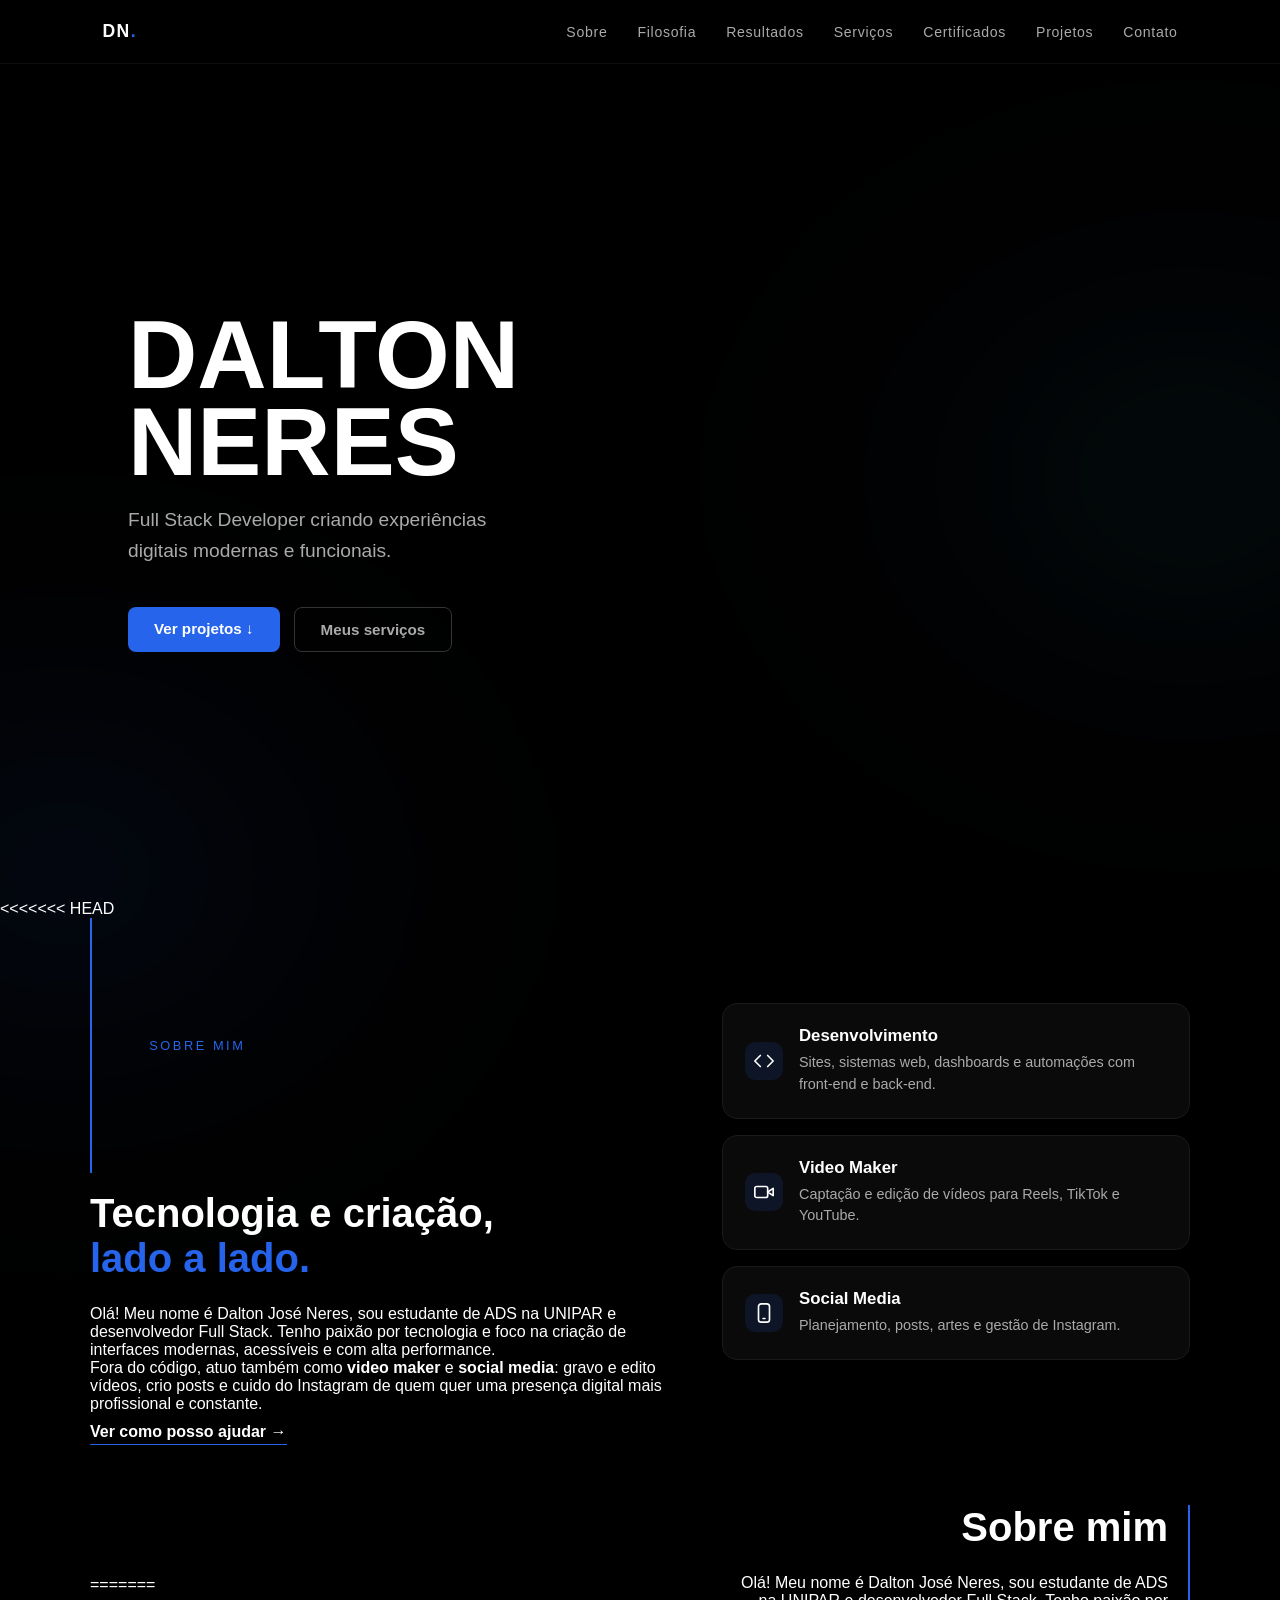
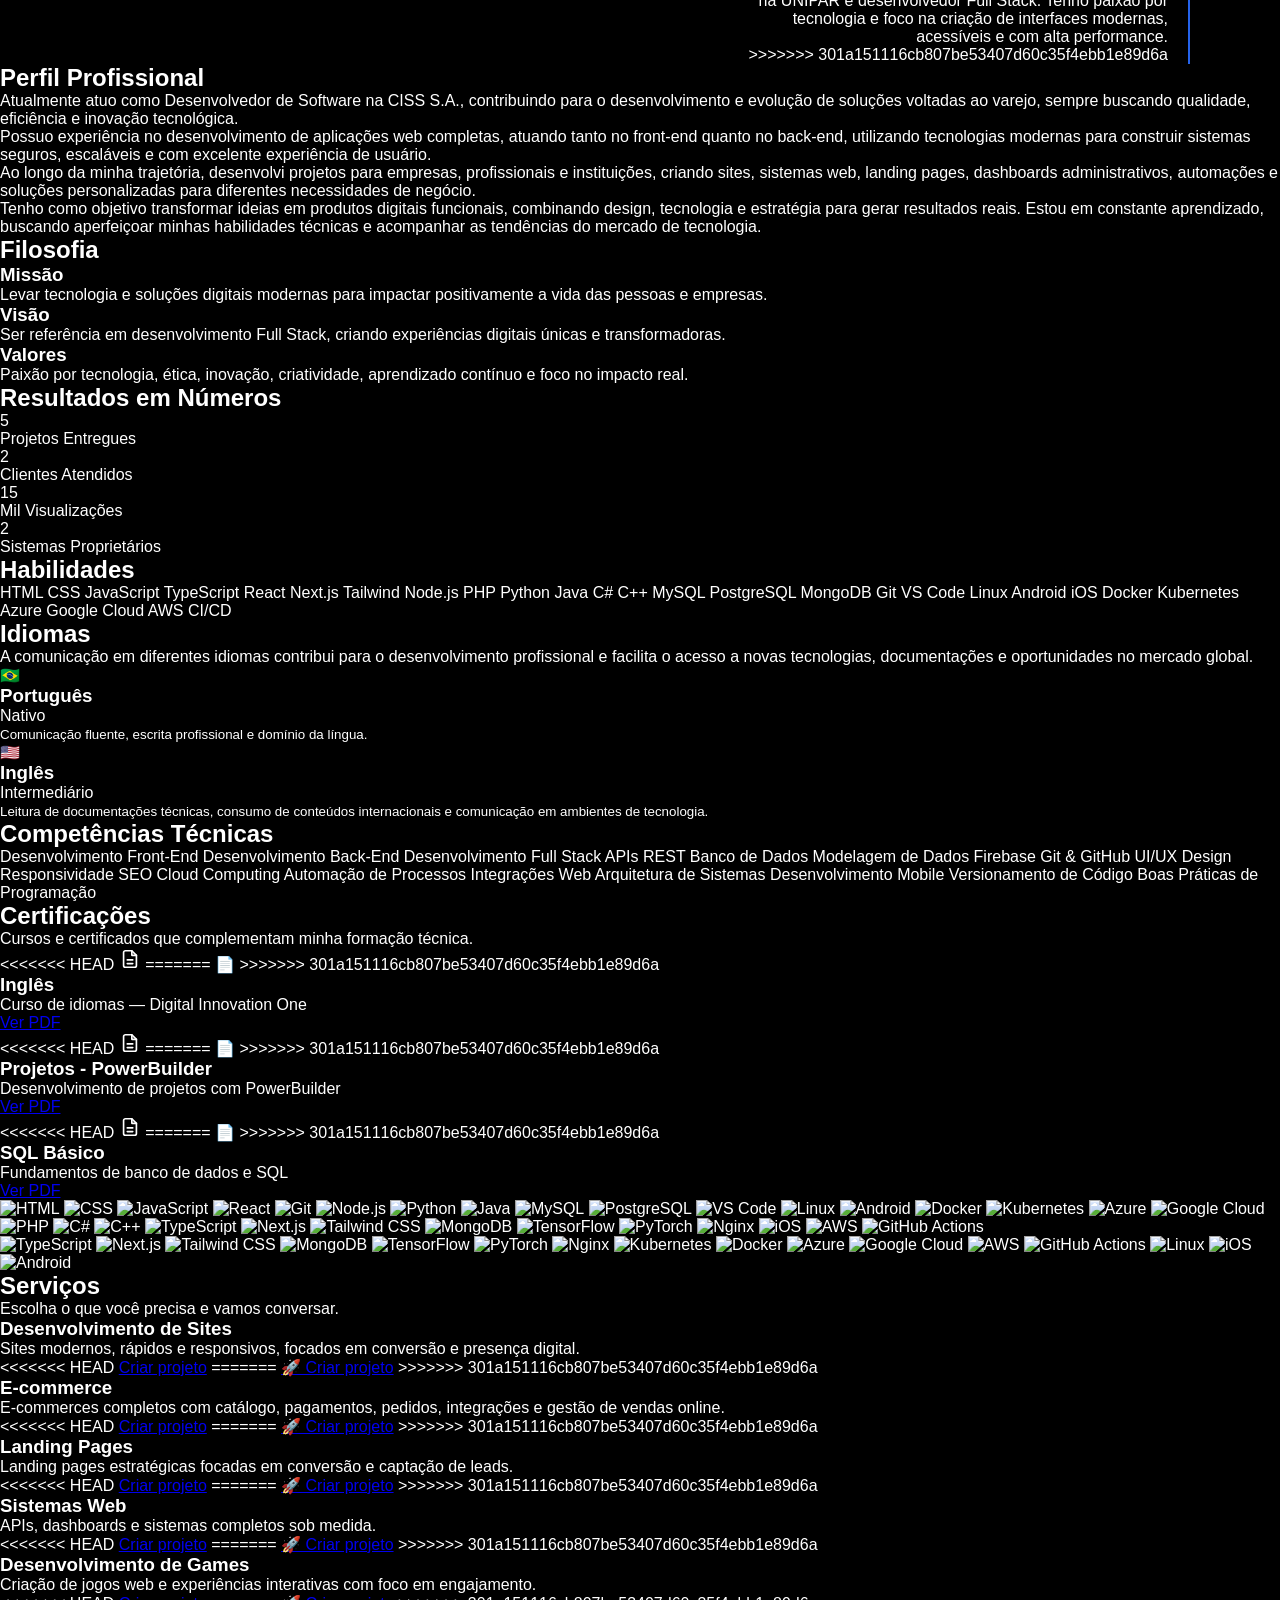
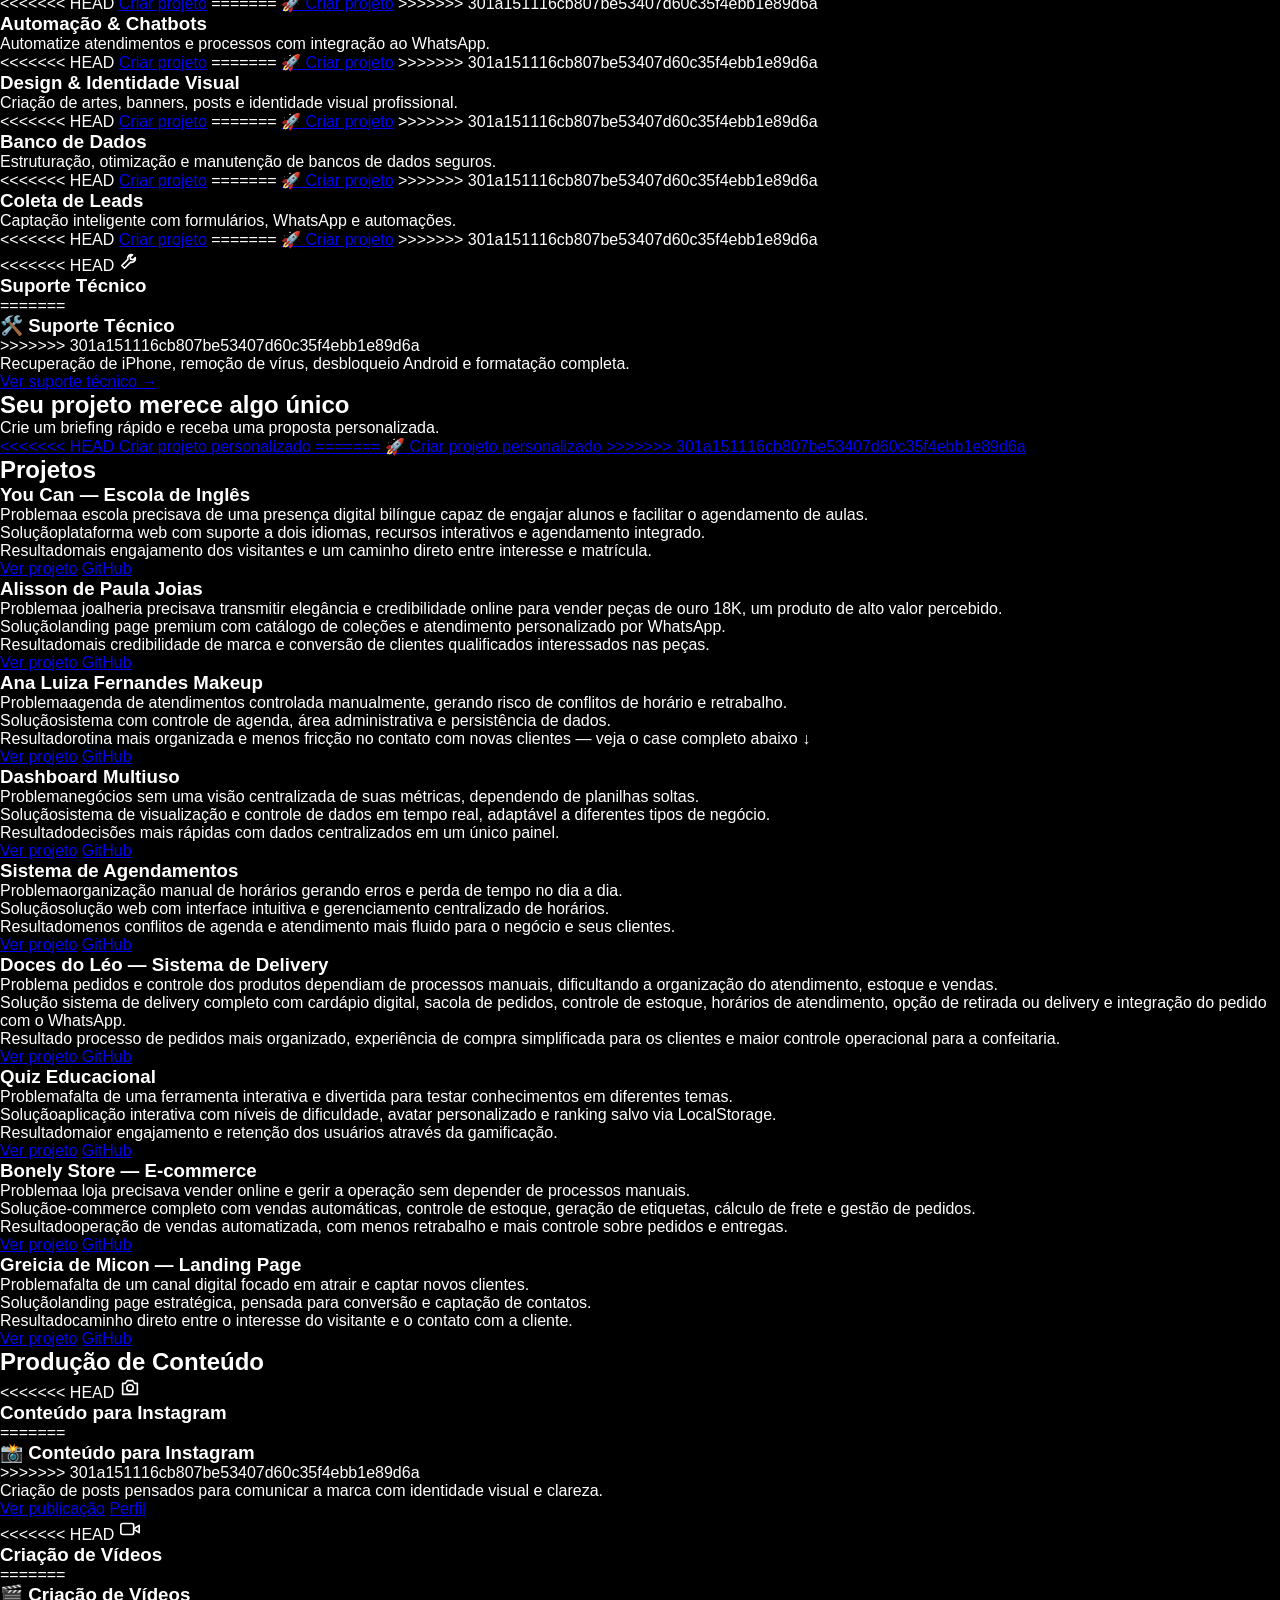
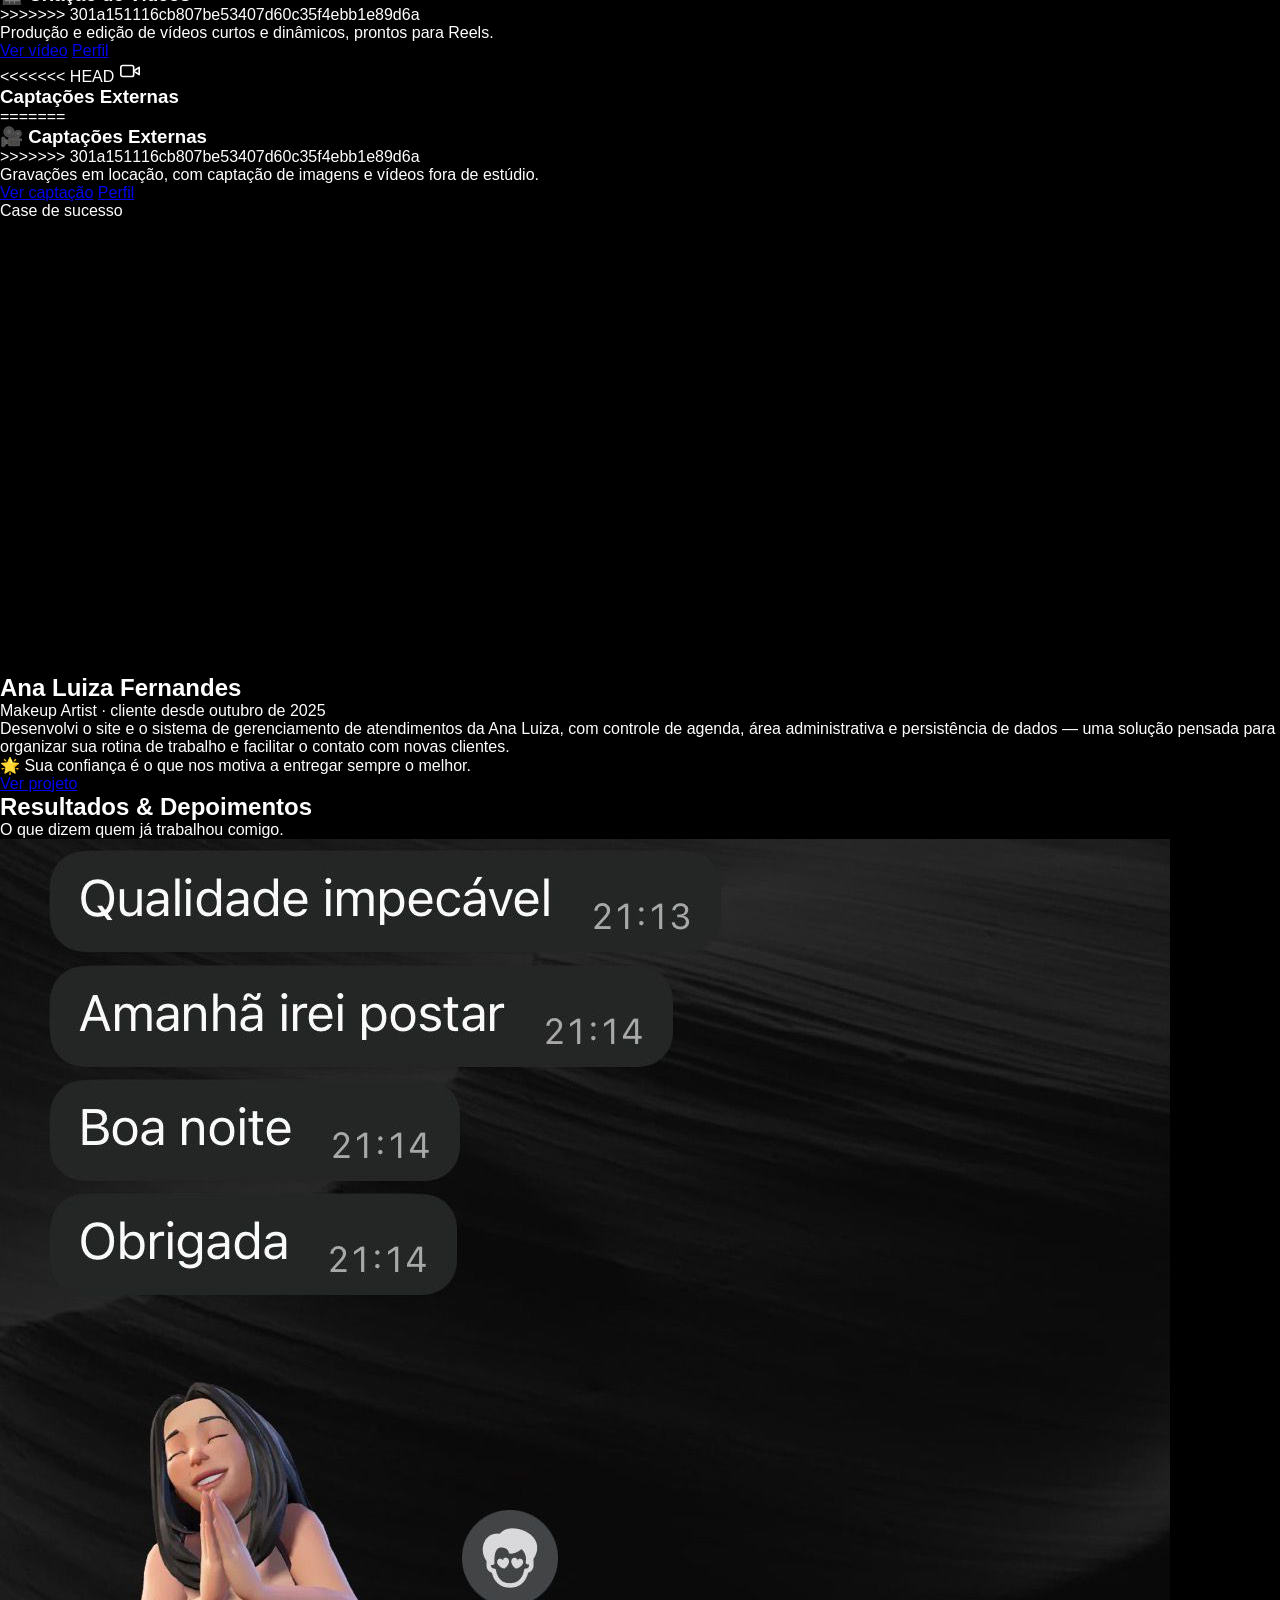
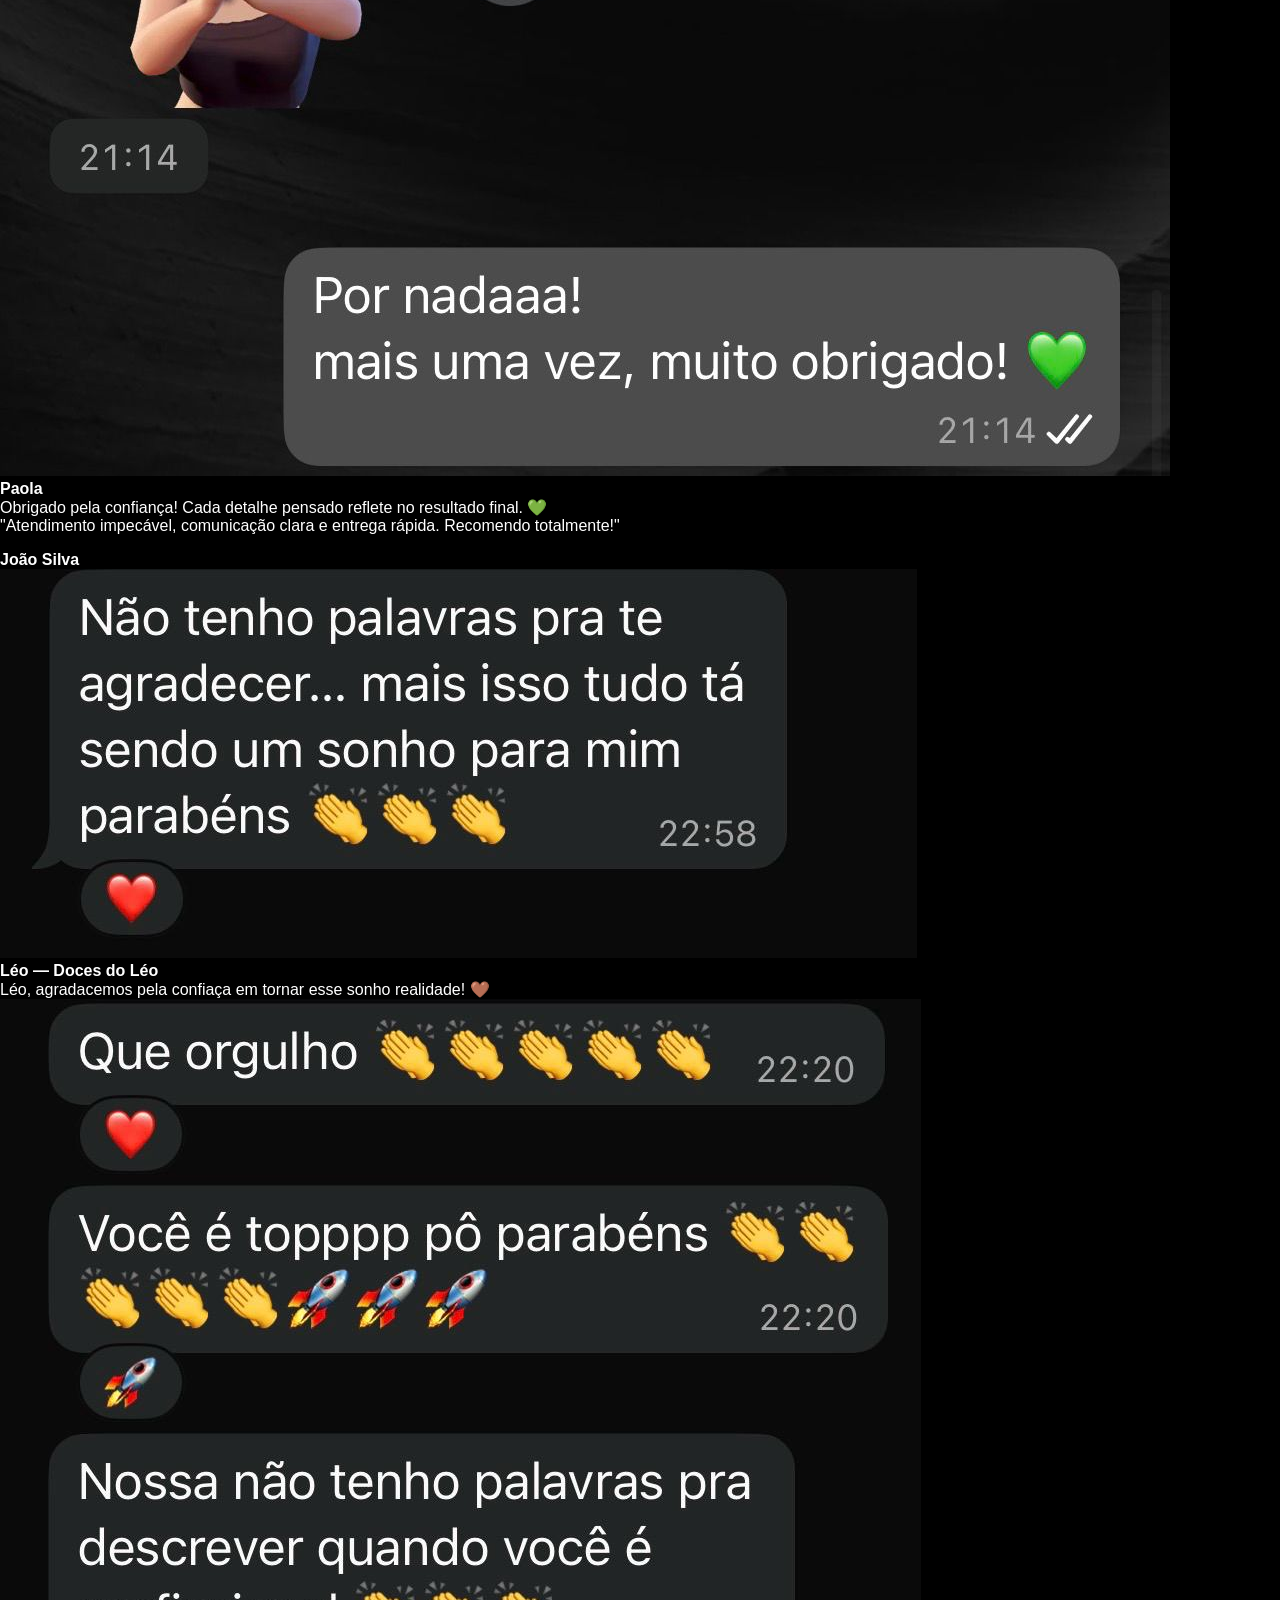
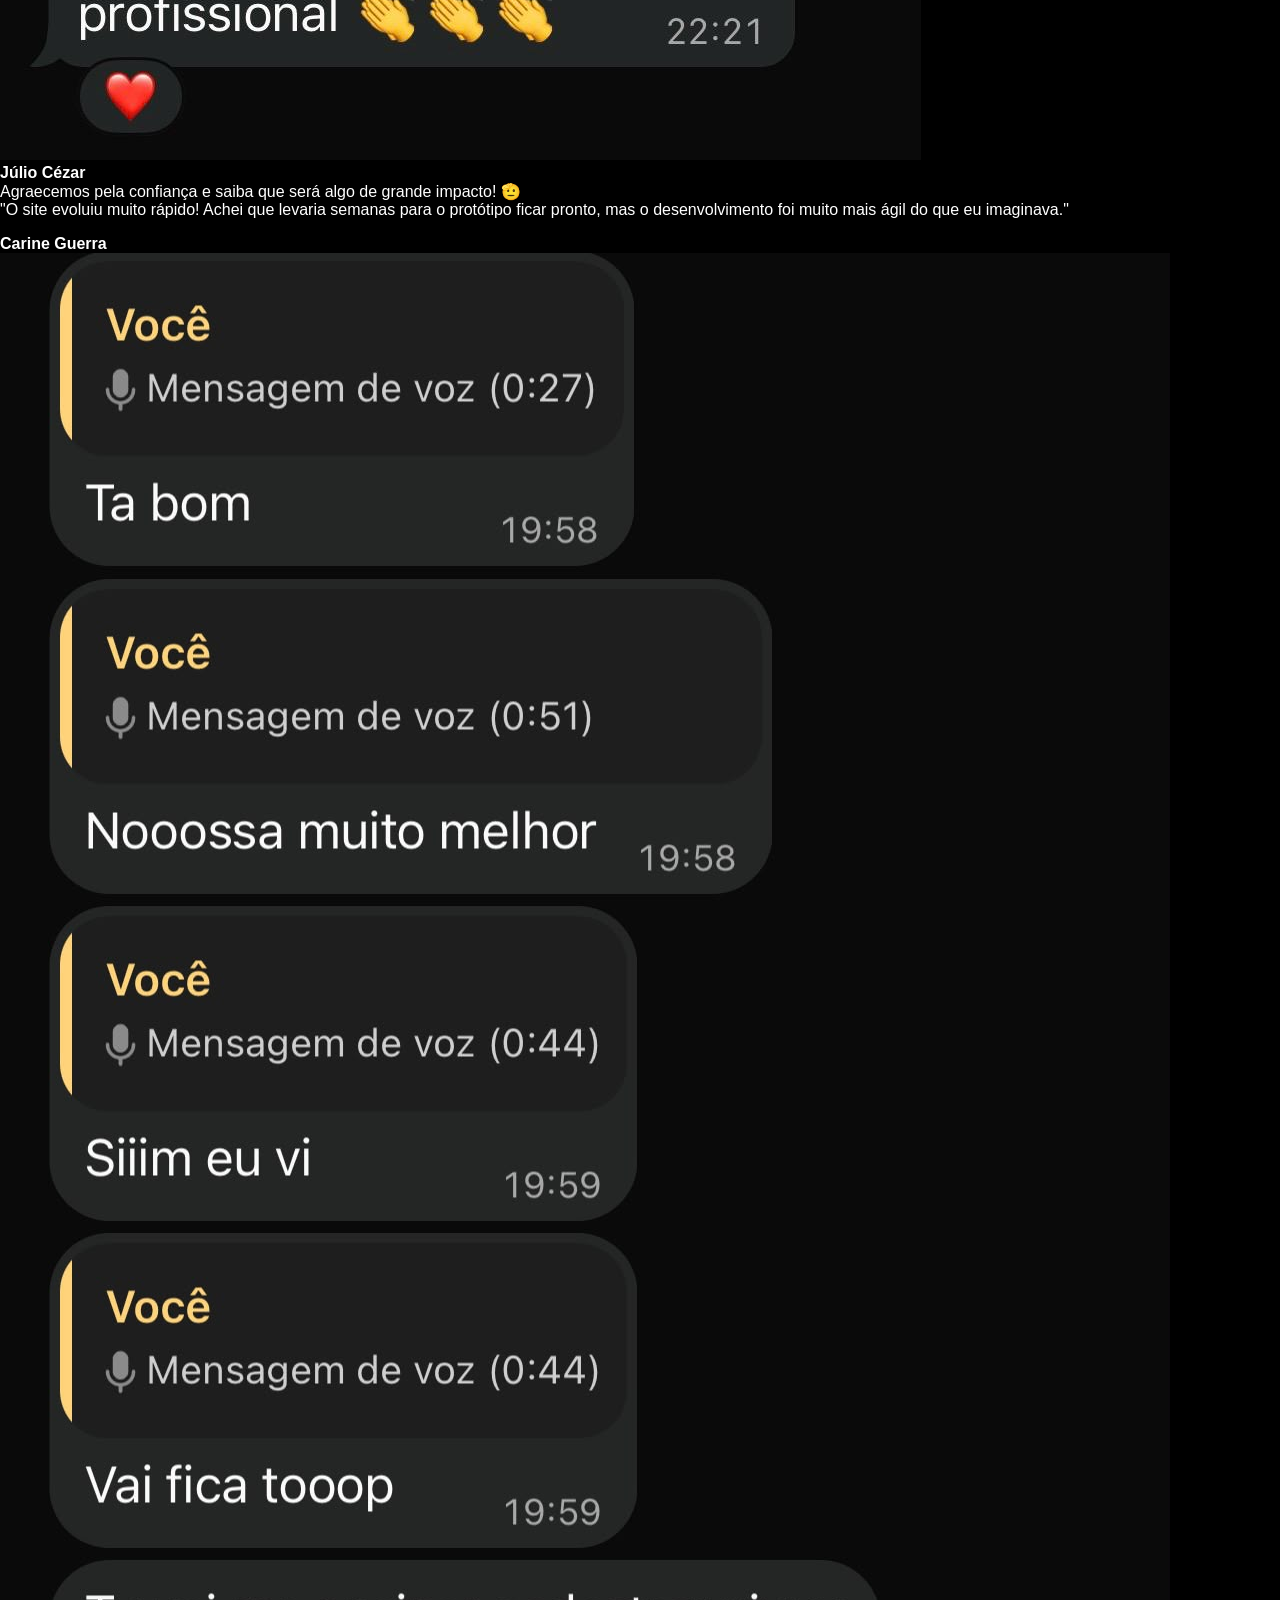
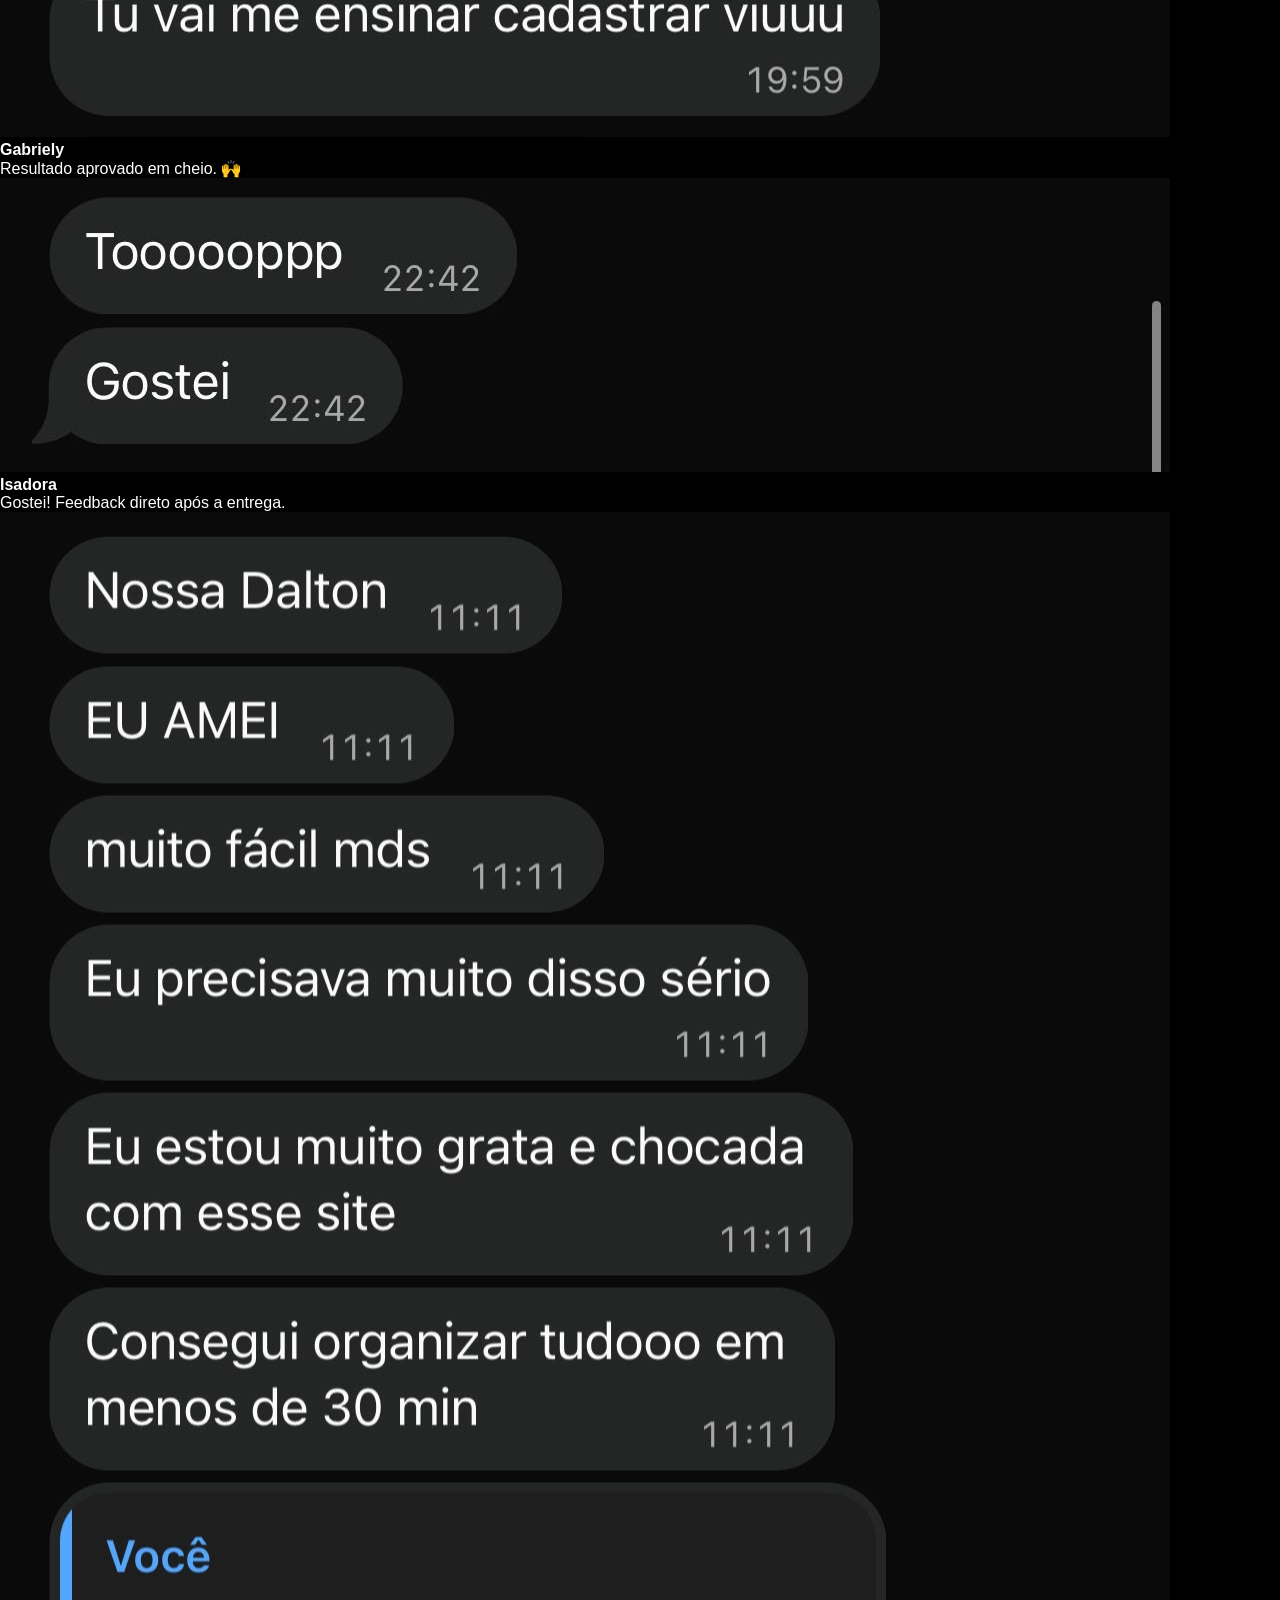
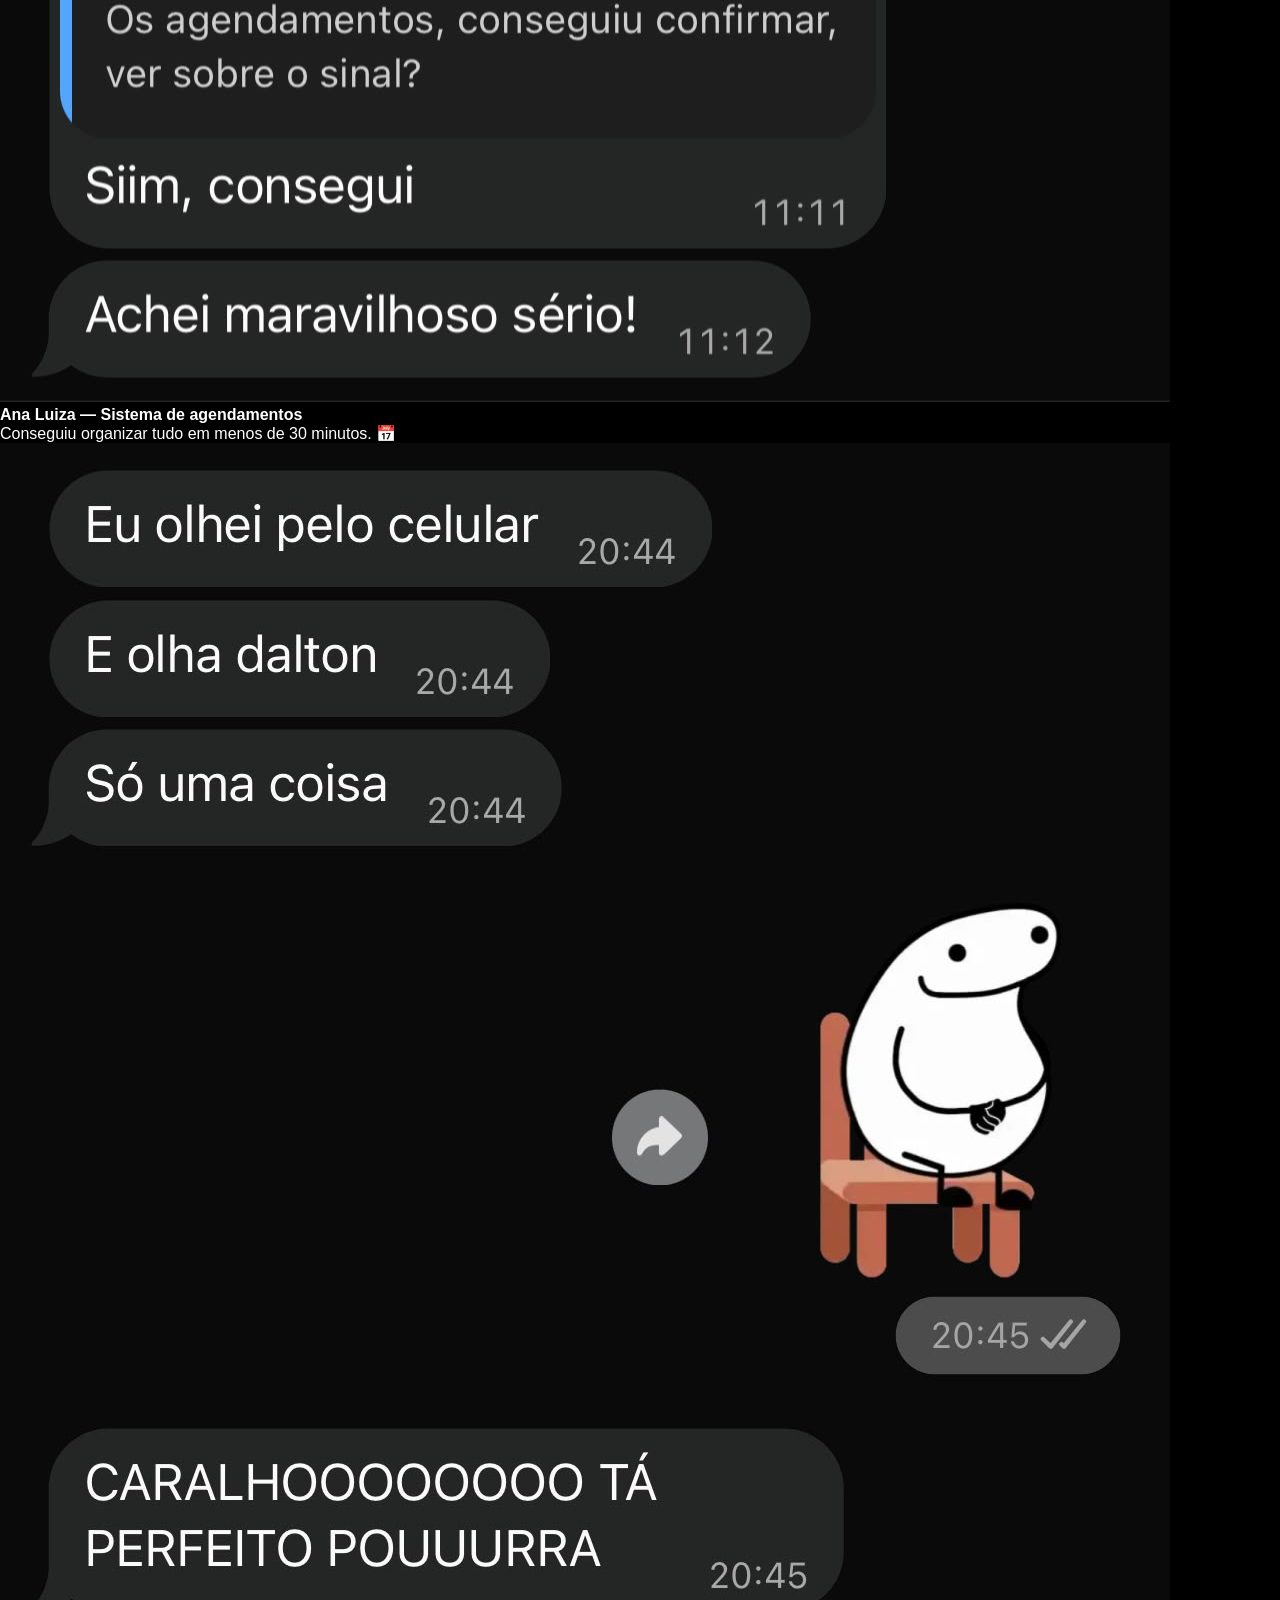
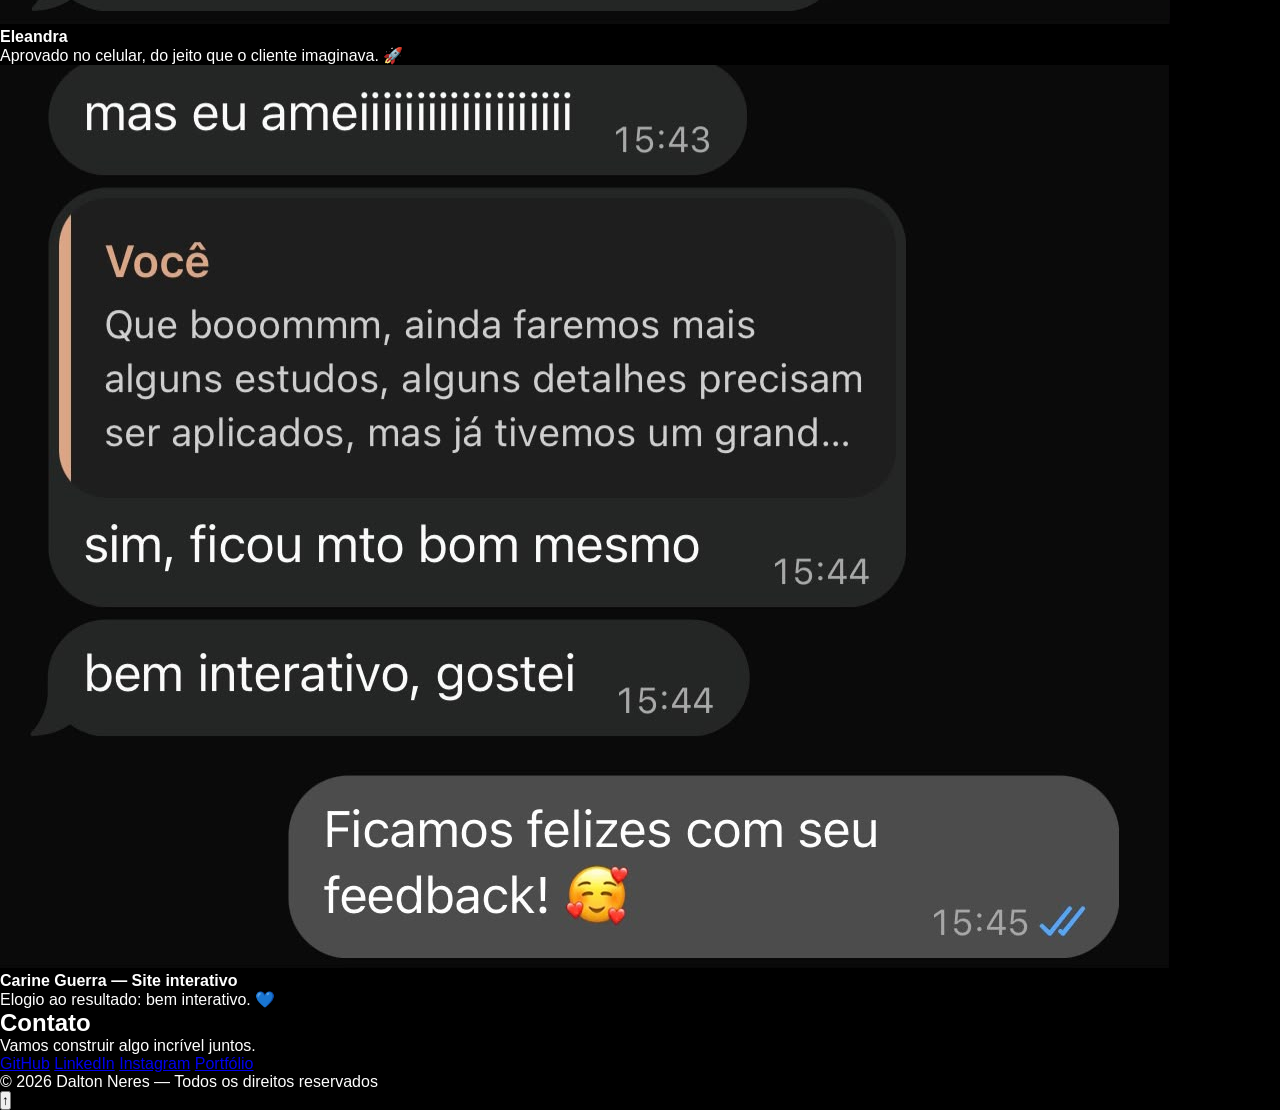
==== commit 6e3bb056: "Junta com o repositório remoto" ====
--- a/index.html
+++ b/index.html
@@ -56,6 +56,7 @@
 
   <!-- ─── SOBRE ────────────────────────────────────────────────────────────────── -->
   <section class="sobre reveal" id="sobre">
+<<<<<<< HEAD
     <div class="sobre-grid">
 
       <div class="sobre-texto">
@@ -98,6 +99,15 @@
         </div>
       </div>
 
+=======
+    <div class="content">
+      <h2>Sobre mim</h2>
+      <p>
+        Olá! Meu nome é Dalton José Neres, sou estudante de ADS na UNIPAR
+        e desenvolvedor Full Stack. Tenho paixão por tecnologia e foco na
+        criação de interfaces modernas, acessíveis e com alta performance.
+      </p>
+>>>>>>> 301a151116cb807be53407d60c35f4ebb1e89d6a
     </div>
   </section>
 
@@ -291,7 +301,11 @@
 
     <div class="certificacoes-grid">
       <div class="certificado-card">
+<<<<<<< HEAD
         <span class="certificado-icone"><svg viewBox="0 0 24 24" width="22" height="22" fill="none" stroke="currentColor" stroke-width="1.8" stroke-linecap="round" stroke-linejoin="round" aria-hidden="true"><path d="M14 3H7a2 2 0 0 0-2 2v14a2 2 0 0 0 2 2h10a2 2 0 0 0 2-2V8z"/><polyline points="14 3 14 8 19 8"/><line x1="9" y1="13" x2="15" y2="13"/><line x1="9" y1="17" x2="15" y2="17"/></svg></span>
+=======
+        <span class="certificado-icone">📄</span>
+>>>>>>> 301a151116cb807be53407d60c35f4ebb1e89d6a
         <div class="certificado-info">
           <h3>Inglês</h3>
           <p>Curso de idiomas — Digital Innovation One</p>
@@ -300,7 +314,11 @@
       </div>
 
       <div class="certificado-card">
+<<<<<<< HEAD
         <span class="certificado-icone"><svg viewBox="0 0 24 24" width="22" height="22" fill="none" stroke="currentColor" stroke-width="1.8" stroke-linecap="round" stroke-linejoin="round" aria-hidden="true"><path d="M14 3H7a2 2 0 0 0-2 2v14a2 2 0 0 0 2 2h10a2 2 0 0 0 2-2V8z"/><polyline points="14 3 14 8 19 8"/><line x1="9" y1="13" x2="15" y2="13"/><line x1="9" y1="17" x2="15" y2="17"/></svg></span>
+=======
+        <span class="certificado-icone">📄</span>
+>>>>>>> 301a151116cb807be53407d60c35f4ebb1e89d6a
         <div class="certificado-info">
           <h3>Projetos - PowerBuilder</h3>
           <p>Desenvolvimento de projetos com PowerBuilder</p>
@@ -310,7 +328,11 @@
       </div>
 
       <div class="certificado-card">
+<<<<<<< HEAD
         <span class="certificado-icone"><svg viewBox="0 0 24 24" width="22" height="22" fill="none" stroke="currentColor" stroke-width="1.8" stroke-linecap="round" stroke-linejoin="round" aria-hidden="true"><path d="M14 3H7a2 2 0 0 0-2 2v14a2 2 0 0 0 2 2h10a2 2 0 0 0 2-2V8z"/><polyline points="14 3 14 8 19 8"/><line x1="9" y1="13" x2="15" y2="13"/><line x1="9" y1="17" x2="15" y2="17"/></svg></span>
+=======
+        <span class="certificado-icone">📄</span>
+>>>>>>> 301a151116cb807be53407d60c35f4ebb1e89d6a
         <div class="certificado-info">
           <h3>SQL Básico</h3>
           <p>Fundamentos de banco de dados e SQL</p>
@@ -513,7 +535,11 @@
         <h3>Desenvolvimento de Sites</h3>
         <p>Sites modernos, rápidos e responsivos, focados em conversão e presença digital.</p>
         <div class="servico-actions">
+<<<<<<< HEAD
           <a href="https://potfolio-neres-s48x.vercel.app/personalizado.html" class="btn-primary">Criar projeto</a>
+=======
+          <a href="https://potfolio-neres-s48x.vercel.app/personalizado.html" class="btn-primary">🚀 Criar projeto</a>
+>>>>>>> 301a151116cb807be53407d60c35f4ebb1e89d6a
         </div>
       </div>
 
@@ -521,7 +547,11 @@
         <h3>E-commerce</h3>
         <p>E-commerces completos com catálogo, pagamentos, pedidos, integrações e gestão de vendas online.</p>
         <div class="servico-actions">
+<<<<<<< HEAD
           <a href="https://potfolio-neres-s48x.vercel.app/personalizado.html" class="btn-primary">Criar projeto</a>
+=======
+          <a href="https://potfolio-neres-s48x.vercel.app/personalizado.html" class="btn-primary">🚀 Criar projeto</a>
+>>>>>>> 301a151116cb807be53407d60c35f4ebb1e89d6a
         </div>
       </div>
 
@@ -529,7 +559,11 @@
         <h3>Landing Pages</h3>
         <p>Landing pages estratégicas focadas em conversão e captação de leads.</p>
         <div class="servico-actions">
+<<<<<<< HEAD
           <a href="https://potfolio-neres-s48x.vercel.app/personalizado.html" class="btn-primary">Criar projeto</a>
+=======
+          <a href="https://potfolio-neres-s48x.vercel.app/personalizado.html" class="btn-primary">🚀 Criar projeto</a>
+>>>>>>> 301a151116cb807be53407d60c35f4ebb1e89d6a
         </div>
       </div>
 
@@ -537,7 +571,11 @@
         <h3>Sistemas Web</h3>
         <p>APIs, dashboards e sistemas completos sob medida.</p>
         <div class="servico-actions">
+<<<<<<< HEAD
           <a href="https://potfolio-neres-s48x.vercel.app/personalizado.html" class="btn-primary">Criar projeto</a>
+=======
+          <a href="https://potfolio-neres-s48x.vercel.app/personalizado.html" class="btn-primary">🚀 Criar projeto</a>
+>>>>>>> 301a151116cb807be53407d60c35f4ebb1e89d6a
         </div>
       </div>
 
@@ -545,7 +583,11 @@
         <h3>Desenvolvimento de Games</h3>
         <p>Criação de jogos web e experiências interativas com foco em engajamento.</p>
         <div class="servico-actions">
+<<<<<<< HEAD
           <a href="https://potfolio-neres-s48x.vercel.app/personalizado.html" class="btn-primary">Criar projeto</a>
+=======
+          <a href="https://potfolio-neres-s48x.vercel.app/personalizado.html" class="btn-primary">🚀 Criar projeto</a>
+>>>>>>> 301a151116cb807be53407d60c35f4ebb1e89d6a
         </div>
       </div>
 
@@ -553,7 +595,11 @@
         <h3>Automação & Chatbots</h3>
         <p>Automatize atendimentos e processos com integração ao WhatsApp.</p>
         <div class="servico-actions">
+<<<<<<< HEAD
           <a href="https://potfolio-neres-s48x.vercel.app/personalizado.html" class="btn-primary">Criar projeto</a>
+=======
+          <a href="https://potfolio-neres-s48x.vercel.app/personalizado.html" class="btn-primary">🚀 Criar projeto</a>
+>>>>>>> 301a151116cb807be53407d60c35f4ebb1e89d6a
         </div>
       </div>
 
@@ -561,7 +607,11 @@
         <h3>Design & Identidade Visual</h3>
         <p>Criação de artes, banners, posts e identidade visual profissional.</p>
         <div class="servico-actions">
+<<<<<<< HEAD
           <a href="https://potfolio-neres-s48x.vercel.app/personalizado.html" class="btn-primary">Criar projeto</a>
+=======
+          <a href="https://potfolio-neres-s48x.vercel.app/personalizado.html" class="btn-primary">🚀 Criar projeto</a>
+>>>>>>> 301a151116cb807be53407d60c35f4ebb1e89d6a
         </div>
       </div>
 
@@ -569,7 +619,11 @@
         <h3>Banco de Dados</h3>
         <p>Estruturação, otimização e manutenção de bancos de dados seguros.</p>
         <div class="servico-actions">
+<<<<<<< HEAD
           <a href="https://potfolio-neres-s48x.vercel.app/personalizado.html" class="btn-primary">Criar projeto</a>
+=======
+          <a href="https://potfolio-neres-s48x.vercel.app/personalizado.html" class="btn-primary">🚀 Criar projeto</a>
+>>>>>>> 301a151116cb807be53407d60c35f4ebb1e89d6a
         </div>
       </div>
 
@@ -577,13 +631,21 @@
         <h3>Coleta de Leads</h3>
         <p>Captação inteligente com formulários, WhatsApp e automações.</p>
         <div class="servico-actions">
+<<<<<<< HEAD
           <a href="https://potfolio-neres-s48x.vercel.app/personalizado.html" class="btn-primary">Criar projeto</a>
+=======
+          <a href="https://potfolio-neres-s48x.vercel.app/personalizado.html" class="btn-primary">🚀 Criar projeto</a>
+>>>>>>> 301a151116cb807be53407d60c35f4ebb1e89d6a
         </div>
       </div>
 
       <div class="servico-card servico-destaque">
+<<<<<<< HEAD
         <span class="ico"><svg viewBox="0 0 24 24" width="22" height="22" fill="none" stroke="currentColor" stroke-width="1.8" stroke-linecap="round" stroke-linejoin="round" aria-hidden="true"><path d="M14.7 6.3a4 4 0 0 0-5 5L3 18l3 3 6.7-6.7a4 4 0 0 0 5-5l-2.4 2.4-2.6-.6-.6-2.6z"/></svg></span>
         <h3>Suporte Técnico</h3>
+=======
+        <h3>🛠️ Suporte Técnico</h3>
+>>>>>>> 301a151116cb807be53407d60c35f4ebb1e89d6a
         <p>Recuperação de iPhone, remoção de vírus, desbloqueio Android e formatação completa.</p>
         <div class="servico-actions">
           <a href="suporte-tecnico.html" class="btn-primary">Ver suporte técnico →</a>
@@ -598,7 +660,11 @@
     <h2>Seu projeto merece algo único</h2>
     <p>Crie um briefing rápido e receba uma proposta personalizada.</p>
     <a href="https://potfolio-neres-s48x.vercel.app/personalizado.html" class="btn btn-destaque">
+<<<<<<< HEAD
       Criar projeto personalizado
+=======
+      🚀 Criar projeto personalizado
+>>>>>>> 301a151116cb807be53407d60c35f4ebb1e89d6a
     </a>
   </section>
 
@@ -783,8 +849,12 @@
     <div class="cards">
 
       <div class="card">
+<<<<<<< HEAD
         <span class="ico"><svg viewBox="0 0 24 24" width="22" height="22" fill="none" stroke="currentColor" stroke-width="1.8" stroke-linecap="round" stroke-linejoin="round" aria-hidden="true"><path d="M4 8h3l2-3h6l2 3h3v12H4z"/><circle cx="12" cy="13" r="3.5"/></svg></span>
         <h3>Conteúdo para Instagram</h3>
+=======
+        <h3>📸 Conteúdo para Instagram</h3>
+>>>>>>> 301a151116cb807be53407d60c35f4ebb1e89d6a
         <p>Criação de posts pensados para comunicar a marca com identidade visual e clareza.</p>
         <div class="buttons">
           <a href="https://www.instagram.com/p/DewU5erG4d7/" target="_blank" rel="noopener">Ver publicação</a>
@@ -793,8 +863,12 @@
       </div>
 
       <div class="card">
+<<<<<<< HEAD
         <span class="ico"><svg viewBox="0 0 24 24" width="22" height="22" fill="none" stroke="currentColor" stroke-width="1.8" stroke-linecap="round" stroke-linejoin="round" aria-hidden="true"><rect x="2" y="6" width="14" height="12" rx="2"/><path d="M22 8l-6 4 6 4z"/></svg></span>
         <h3>Criação de Vídeos</h3>
+=======
+        <h3>🎬 Criação de Vídeos</h3>
+>>>>>>> 301a151116cb807be53407d60c35f4ebb1e89d6a
         <p>Produção e edição de vídeos curtos e dinâmicos, prontos para Reels.</p>
         <div class="buttons">
           <a href="https://www.instagram.com/reel/Dek-l_gR7oV/" target="_blank" rel="noopener">Ver vídeo</a>
@@ -803,8 +877,12 @@
       </div>
 
       <div class="card">
+<<<<<<< HEAD
         <span class="ico"><svg viewBox="0 0 24 24" width="22" height="22" fill="none" stroke="currentColor" stroke-width="1.8" stroke-linecap="round" stroke-linejoin="round" aria-hidden="true"><rect x="2" y="6" width="14" height="12" rx="2"/><path d="M22 8l-6 4 6 4z"/></svg></span>
         <h3>Captações Externas</h3>
+=======
+        <h3>🎥 Captações Externas</h3>
+>>>>>>> 301a151116cb807be53407d60c35f4ebb1e89d6a
         <p>Gravações em locação, com captação de imagens e vídeos fora de estúdio.</p>
         <div class="buttons">
           <a href="https://www.instagram.com/reel/DfKOKuPRkTJ/" target="_blank" rel="noopener">Ver captação</a>
--- a/style.css
+++ b/style.css
@@ -359,6 +359,7 @@
 
 /* ─── SOBRE ─────────────────────────────────────────────────────────────────── */
 .sobre {
+<<<<<<< HEAD
   padding: 120px 10%;
 }
 
@@ -380,22 +381,41 @@
   border-left: 2px solid var(--blue);
   padding-left: 12px;
   margin-bottom: 18px;
+=======
+  display: flex;
+  justify-content: flex-end;
+  padding: 120px 10%;
+}
+
+.sobre .content {
+  max-width: 600px;
+  border-right: 2px solid var(--blue);
+  padding-right: 20px;
+  text-align: right;
+>>>>>>> 301a151116cb807be53407d60c35f4ebb1e89d6a
 }
 
 .sobre h2 {
   font-size: 2.5rem;
+<<<<<<< HEAD
   line-height: 1.15;
   margin-bottom: 24px;
 }
 
 .sobre h2 .destaque { color: var(--blue); }
 
+=======
+  margin-bottom: 20px;
+}
+
+>>>>>>> 301a151116cb807be53407d60c35f4ebb1e89d6a
 .sobre p {
   color: var(--muted);
   line-height: 1.7;
   margin-bottom: 15px;
 }
 
+<<<<<<< HEAD
 .sobre p strong { color: var(--text); font-weight: 600; }
 
 .sobre-link {
@@ -455,6 +475,15 @@
 @media (max-width: 768px) {
   .sobre { padding: 80px 6%; }
   .sobre h2 { font-size: 2rem; }
+=======
+@media (max-width: 768px) {
+  .sobre { padding: 80px 6%; }
+  .sobre .content {
+    border-right: none;
+    padding-right: 0;
+    text-align: left;
+  }
+>>>>>>> 301a151116cb807be53407d60c35f4ebb1e89d6a
 }
 
 /* ─── PERFIL PROFISSIONAL ───────────────────────────────────────────────────── */
@@ -1367,6 +1396,7 @@
     padding: 80px 6%;
   }
 }
+<<<<<<< HEAD
 
 /* ─── ÍCONES E AJUSTE DE CARDS ──────────────────────────────────────────────── */
 .ico {
@@ -1406,3 +1436,5 @@
 .certificado-icone { color: var(--blue); display: grid; place-items: center; }
 
 .servico-card h3, .filosofia-card h3, .card h3 { line-height: 1.3; }
+=======
+>>>>>>> 301a151116cb807be53407d60c35f4ebb1e89d6a
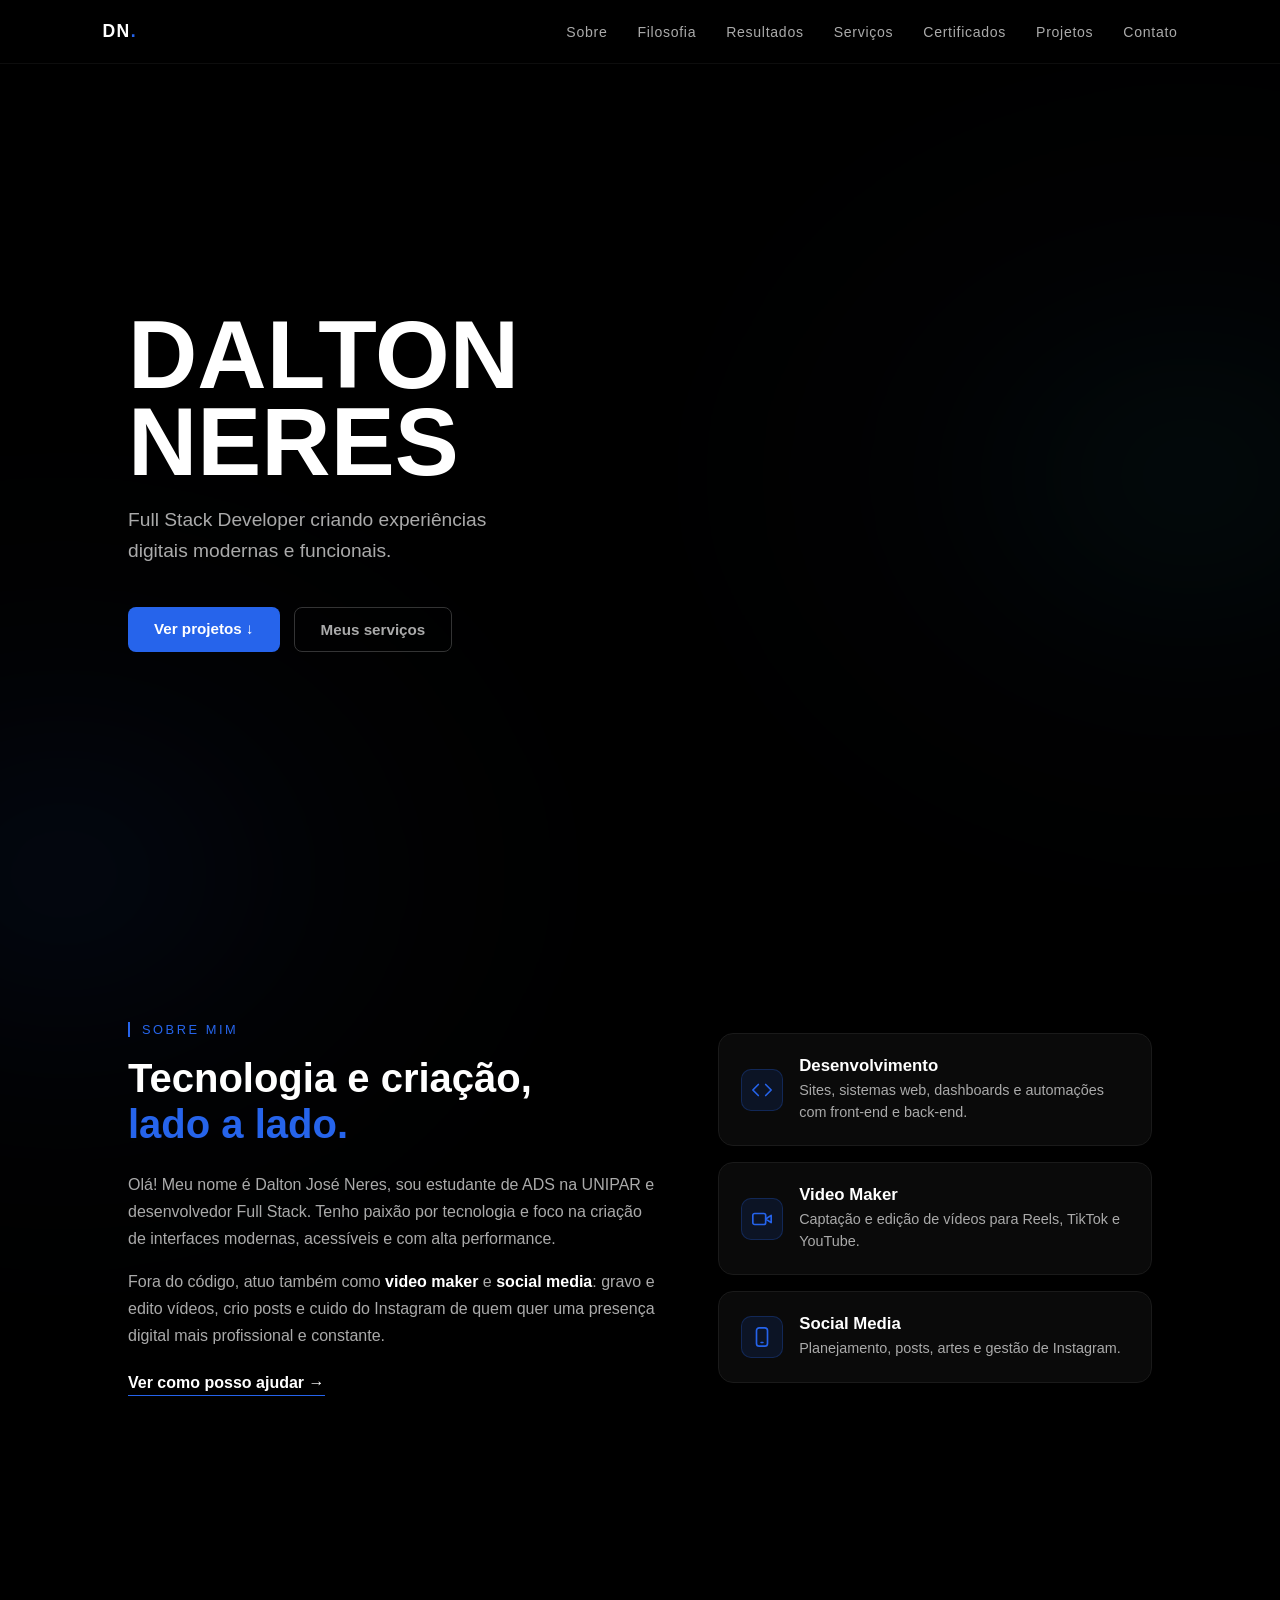
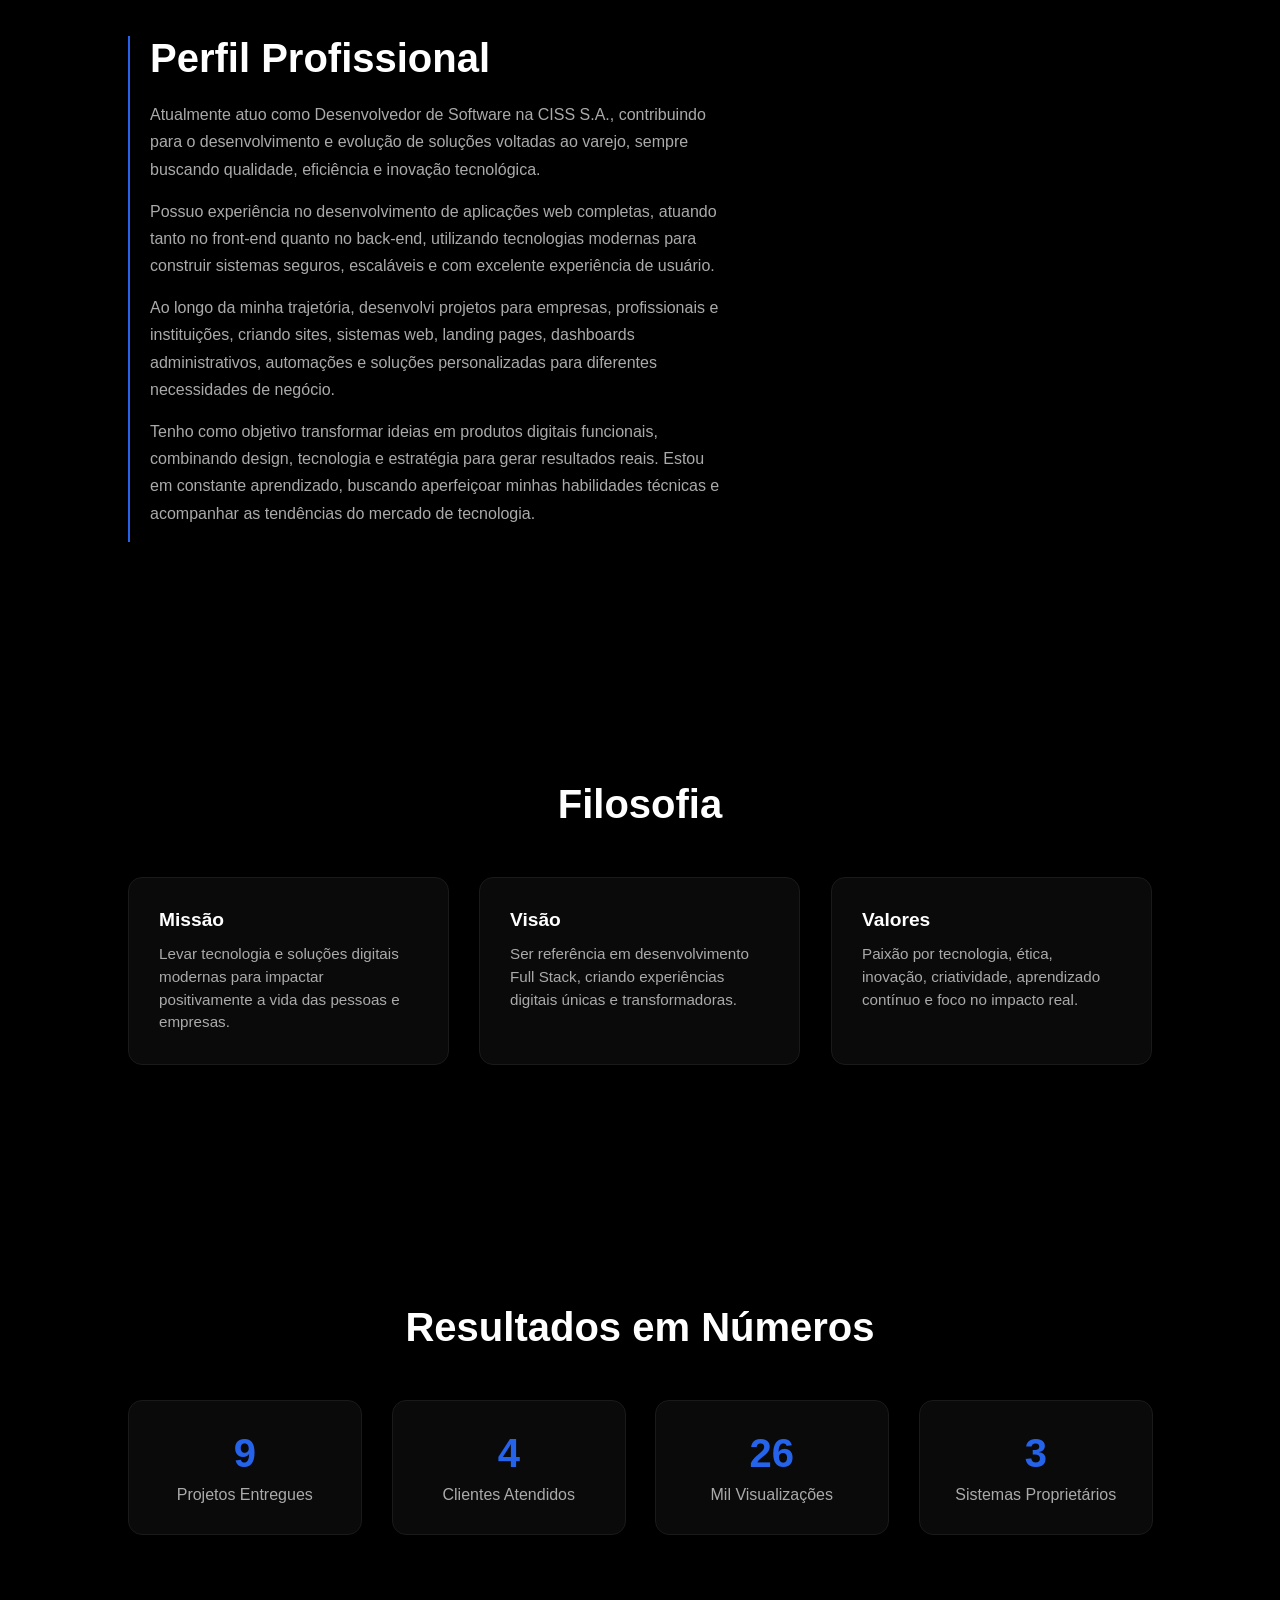
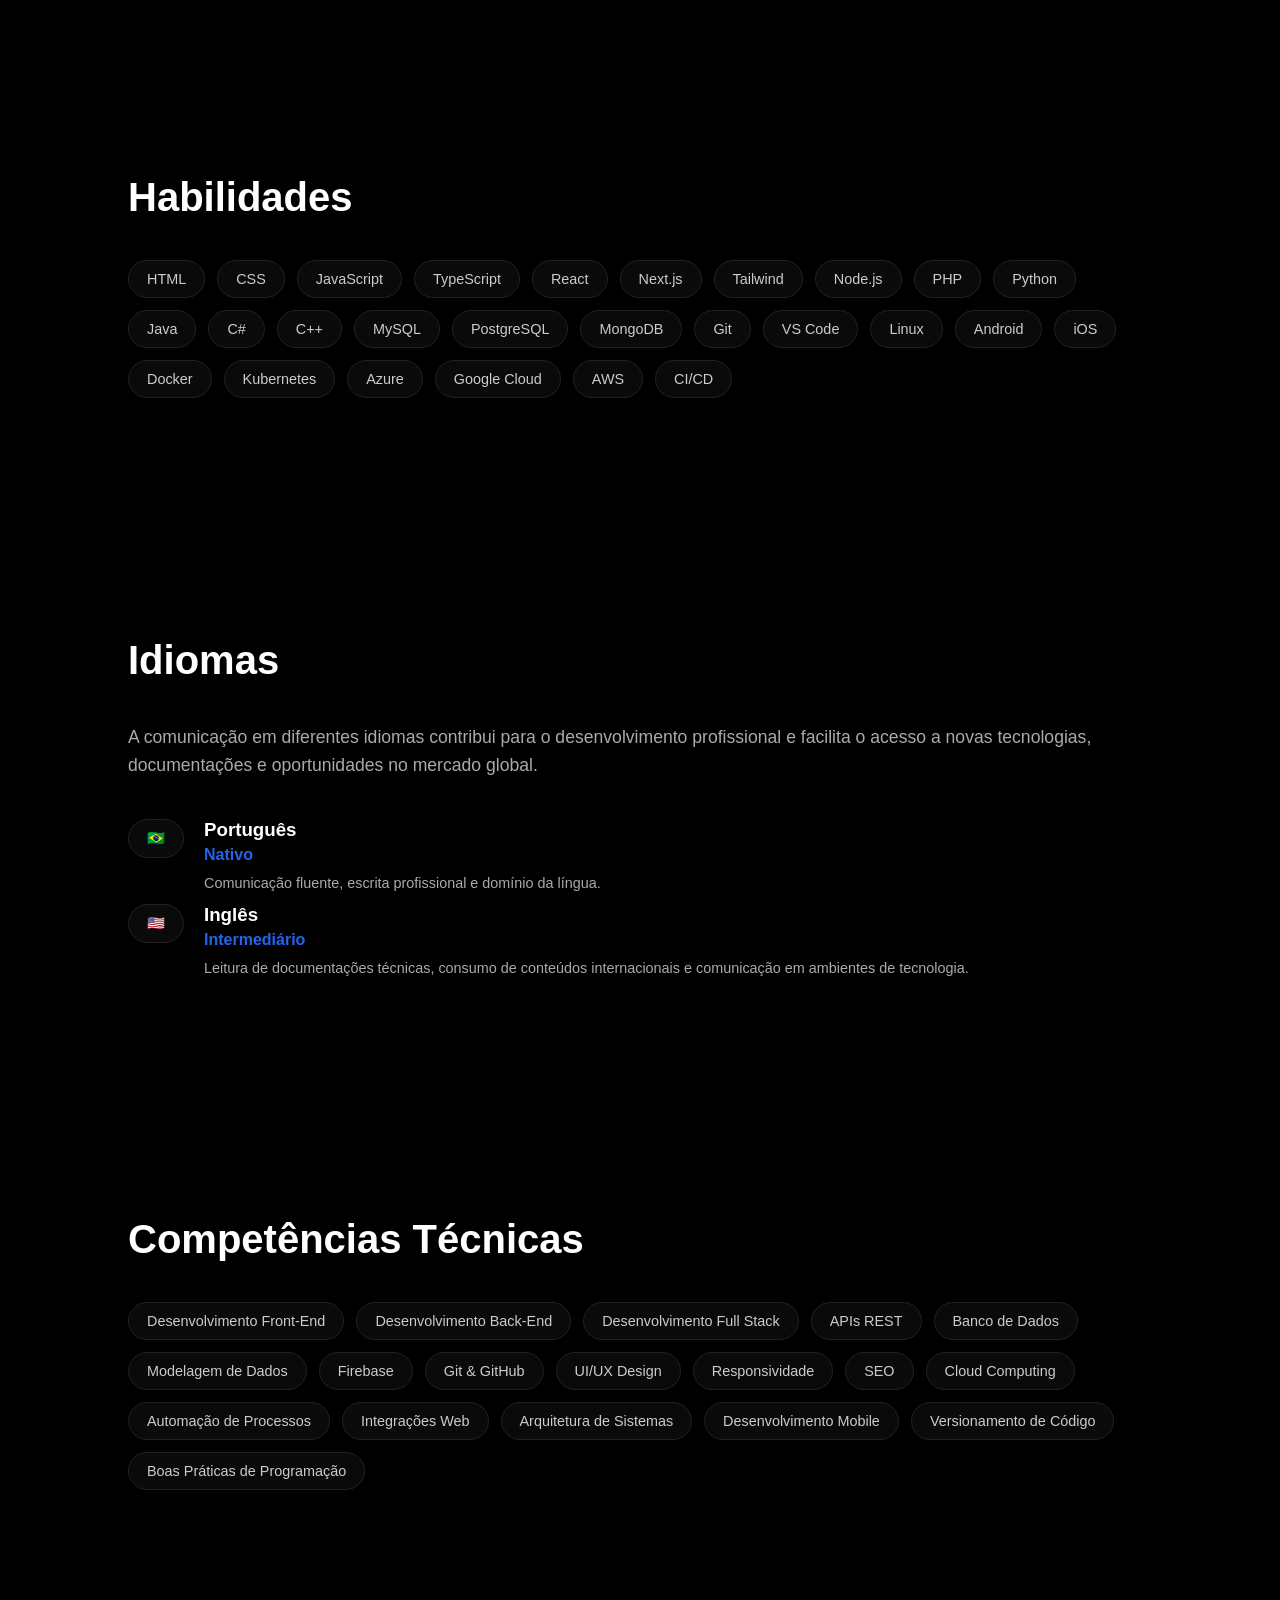
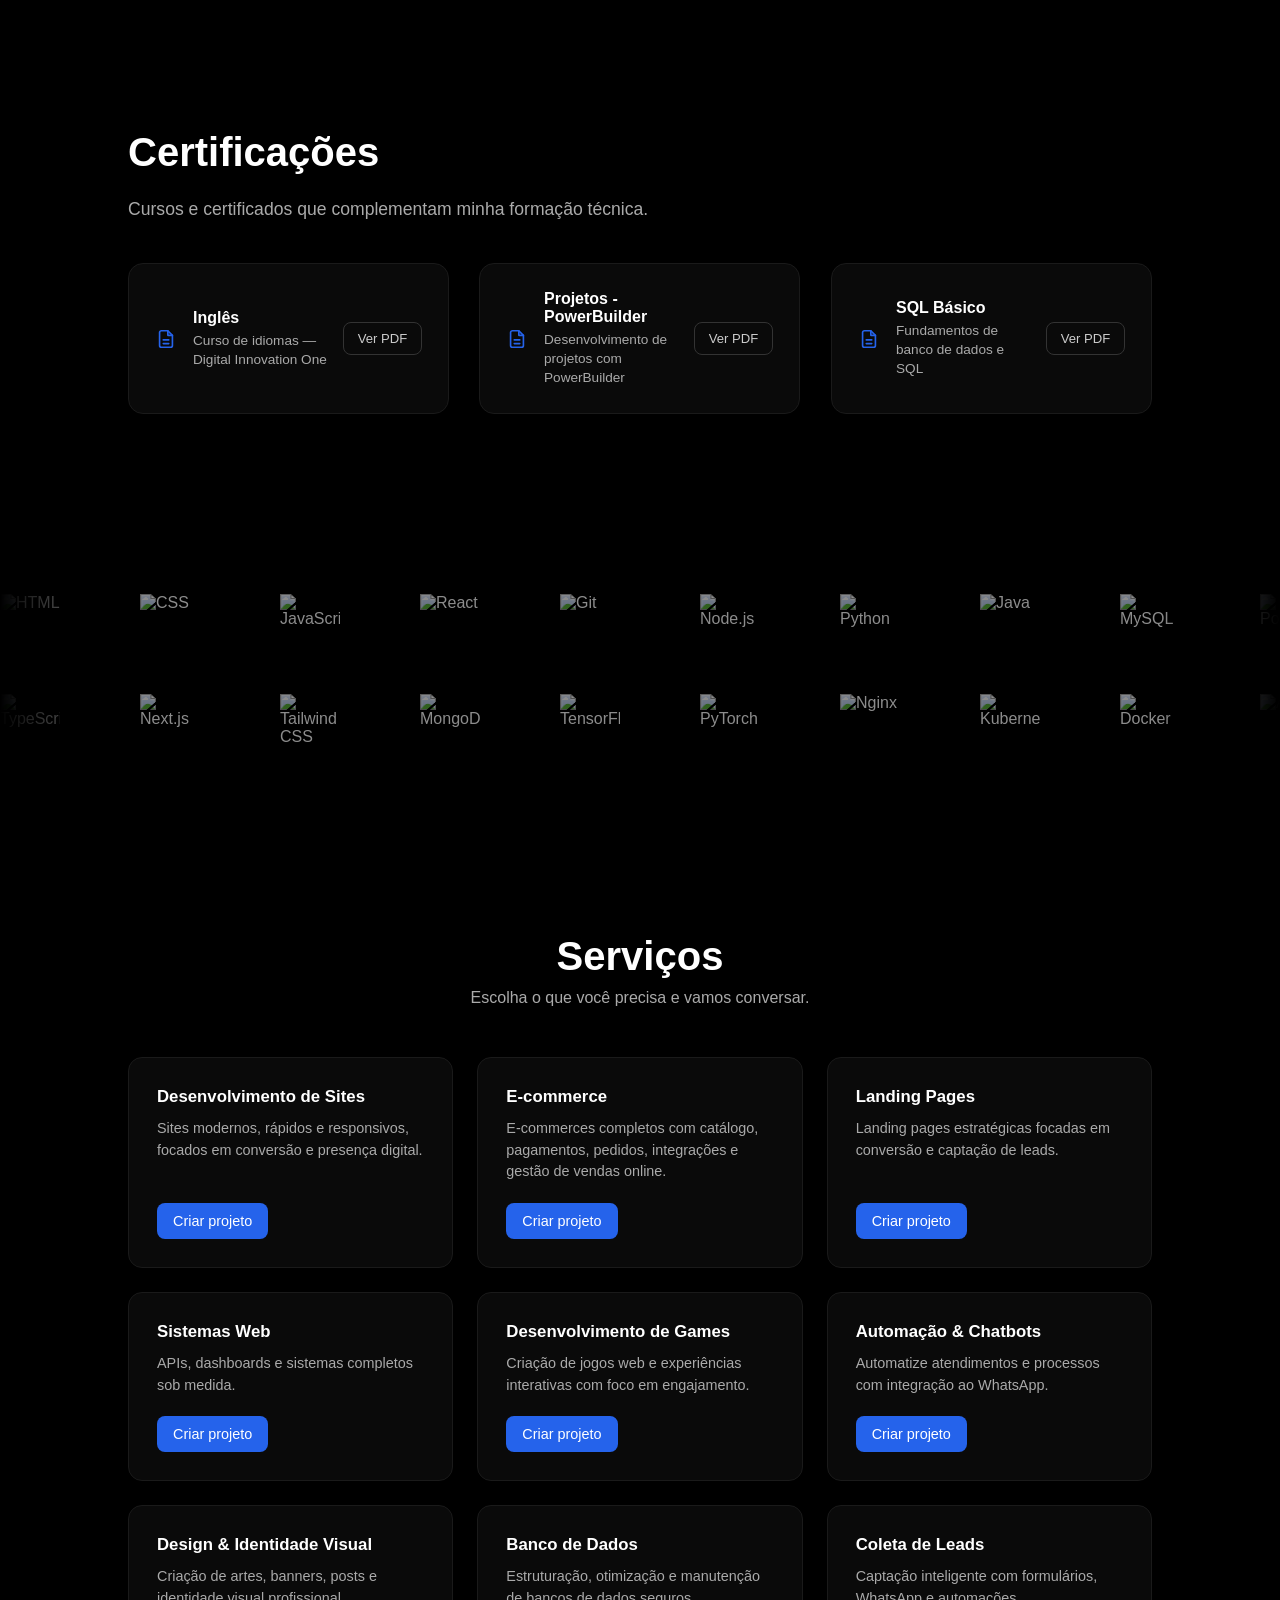
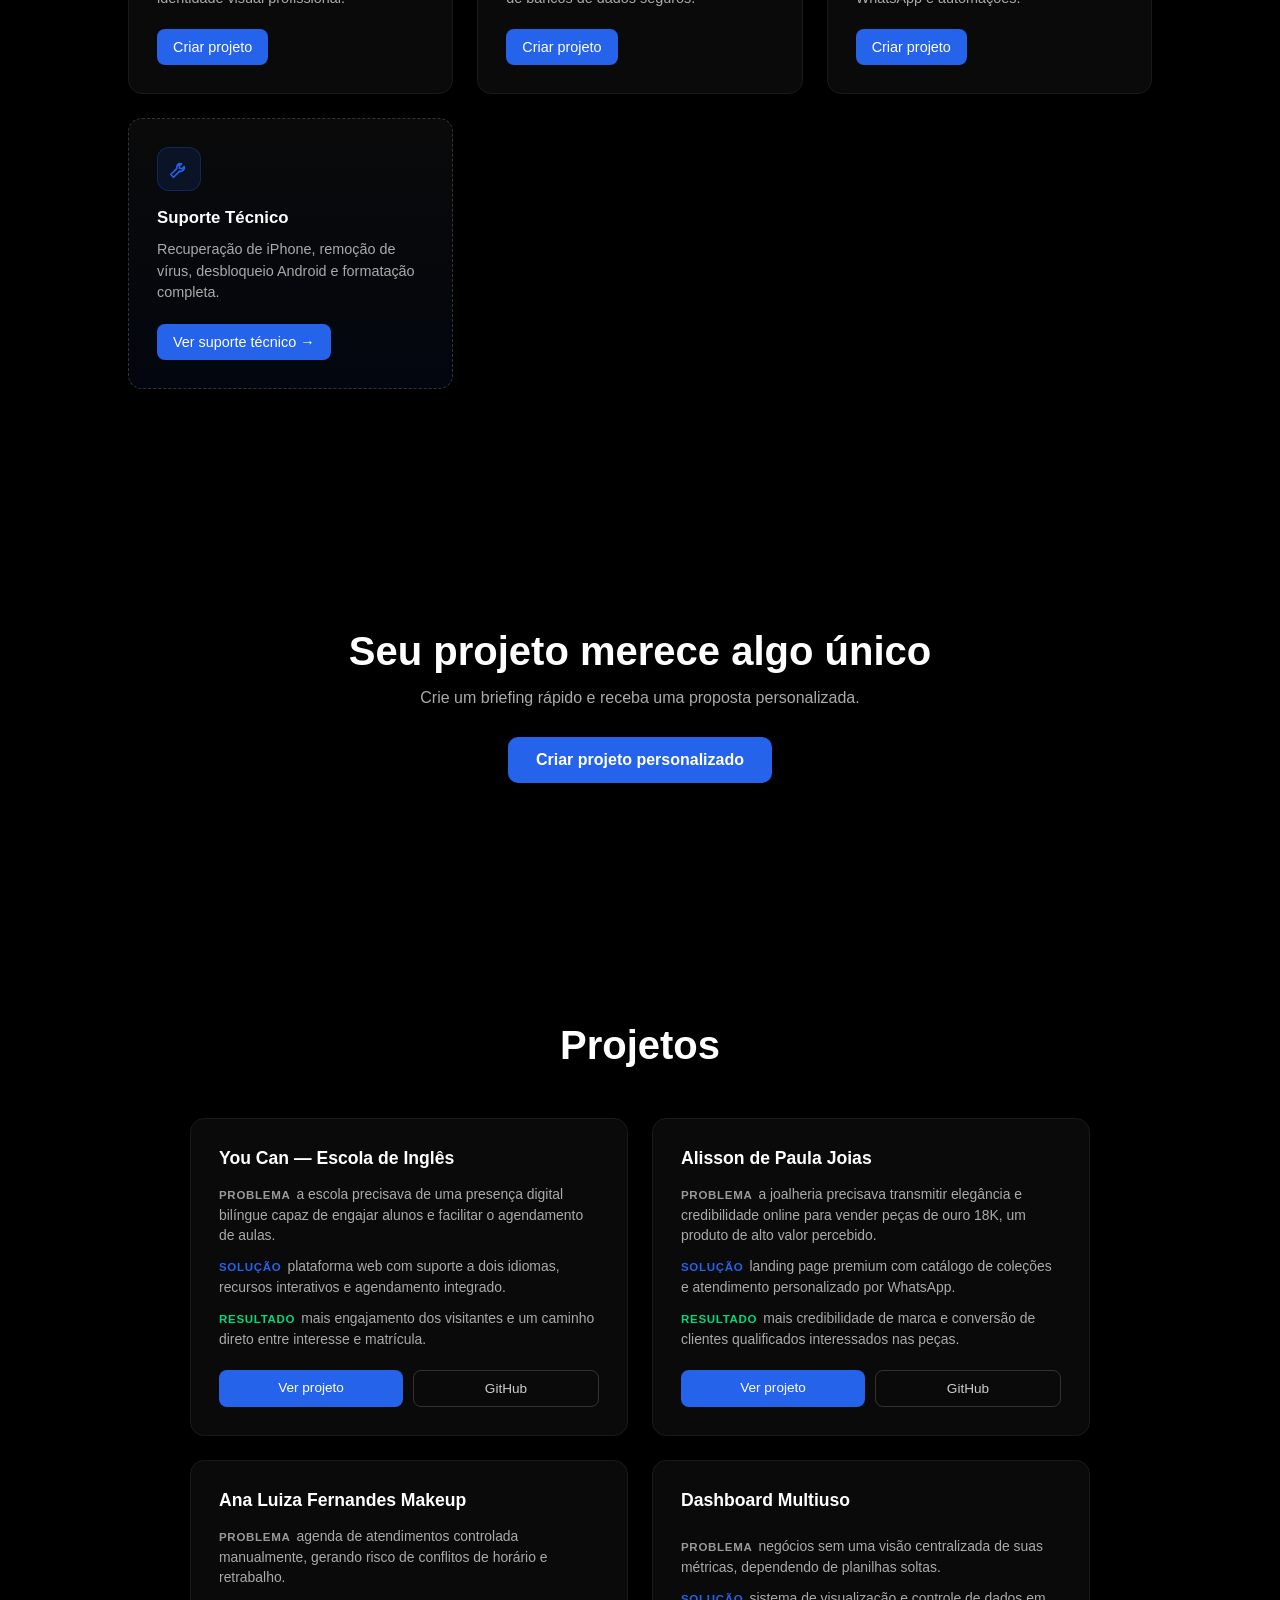
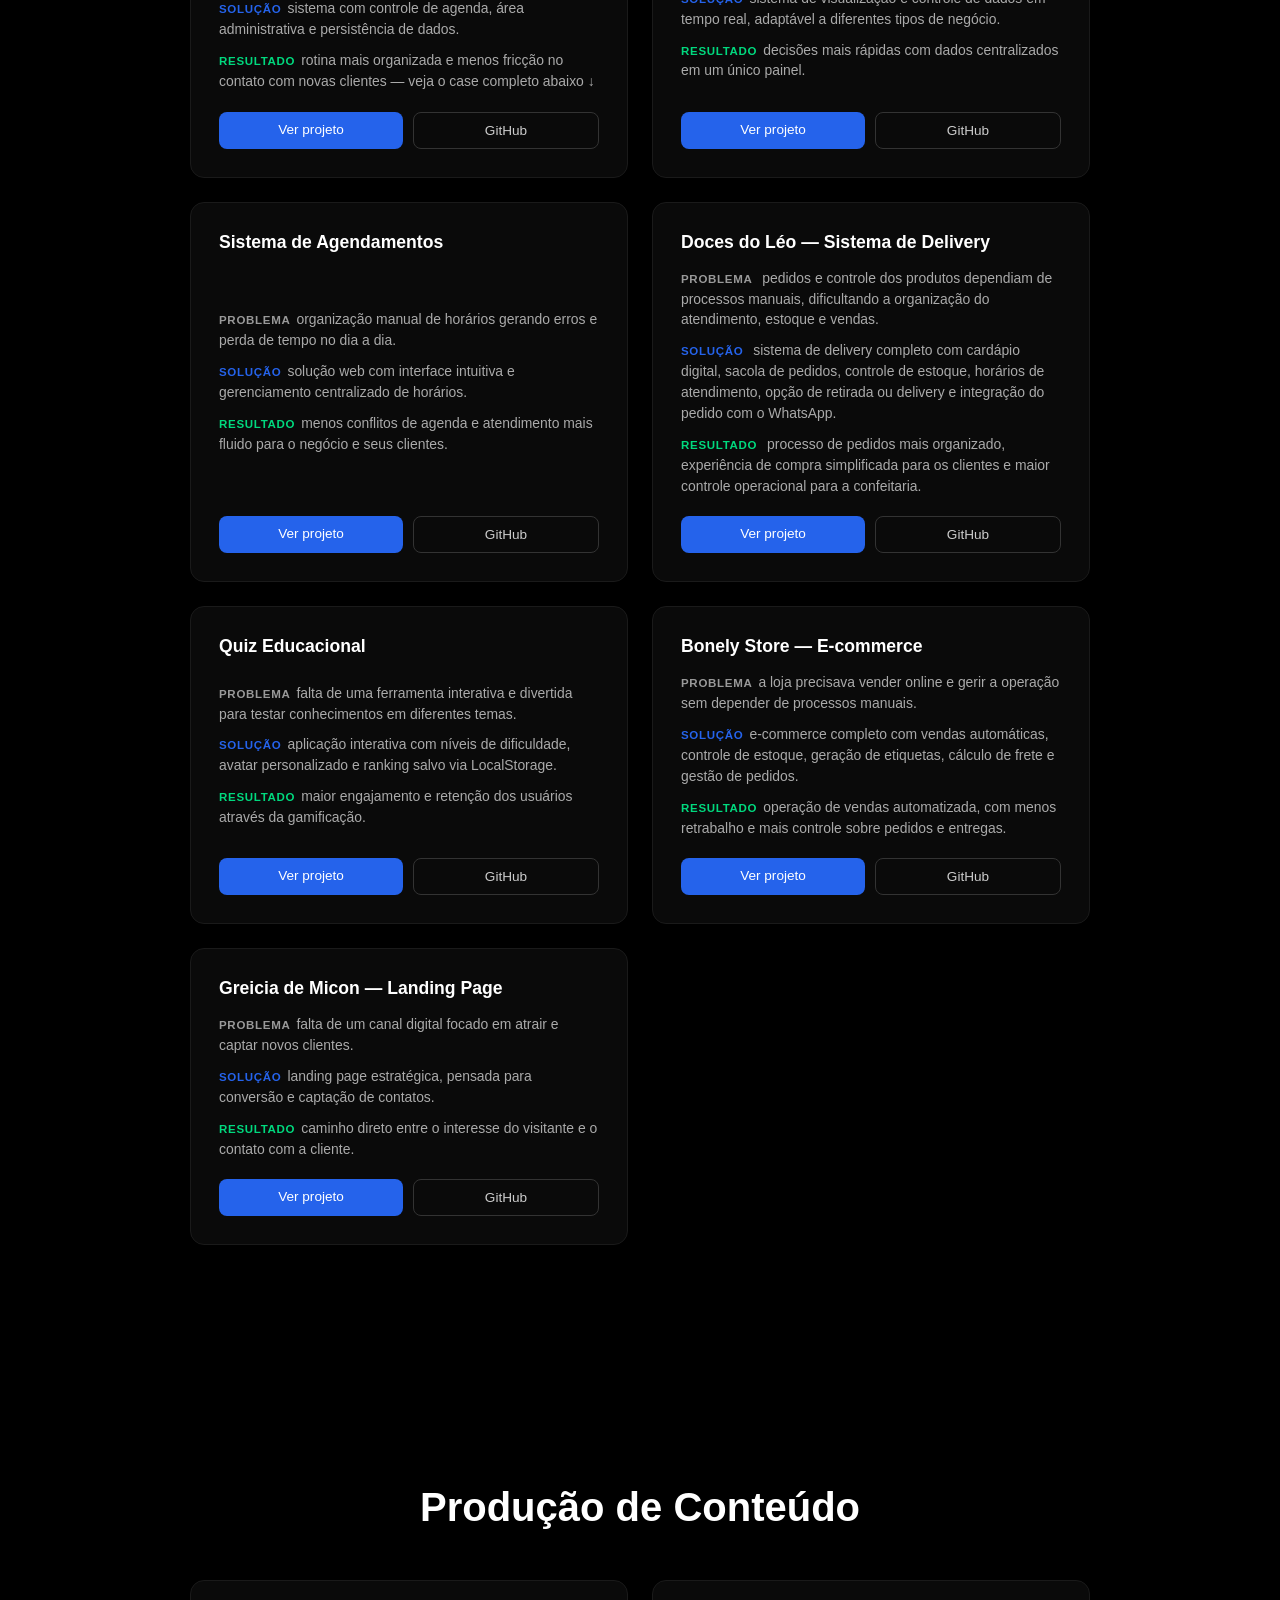
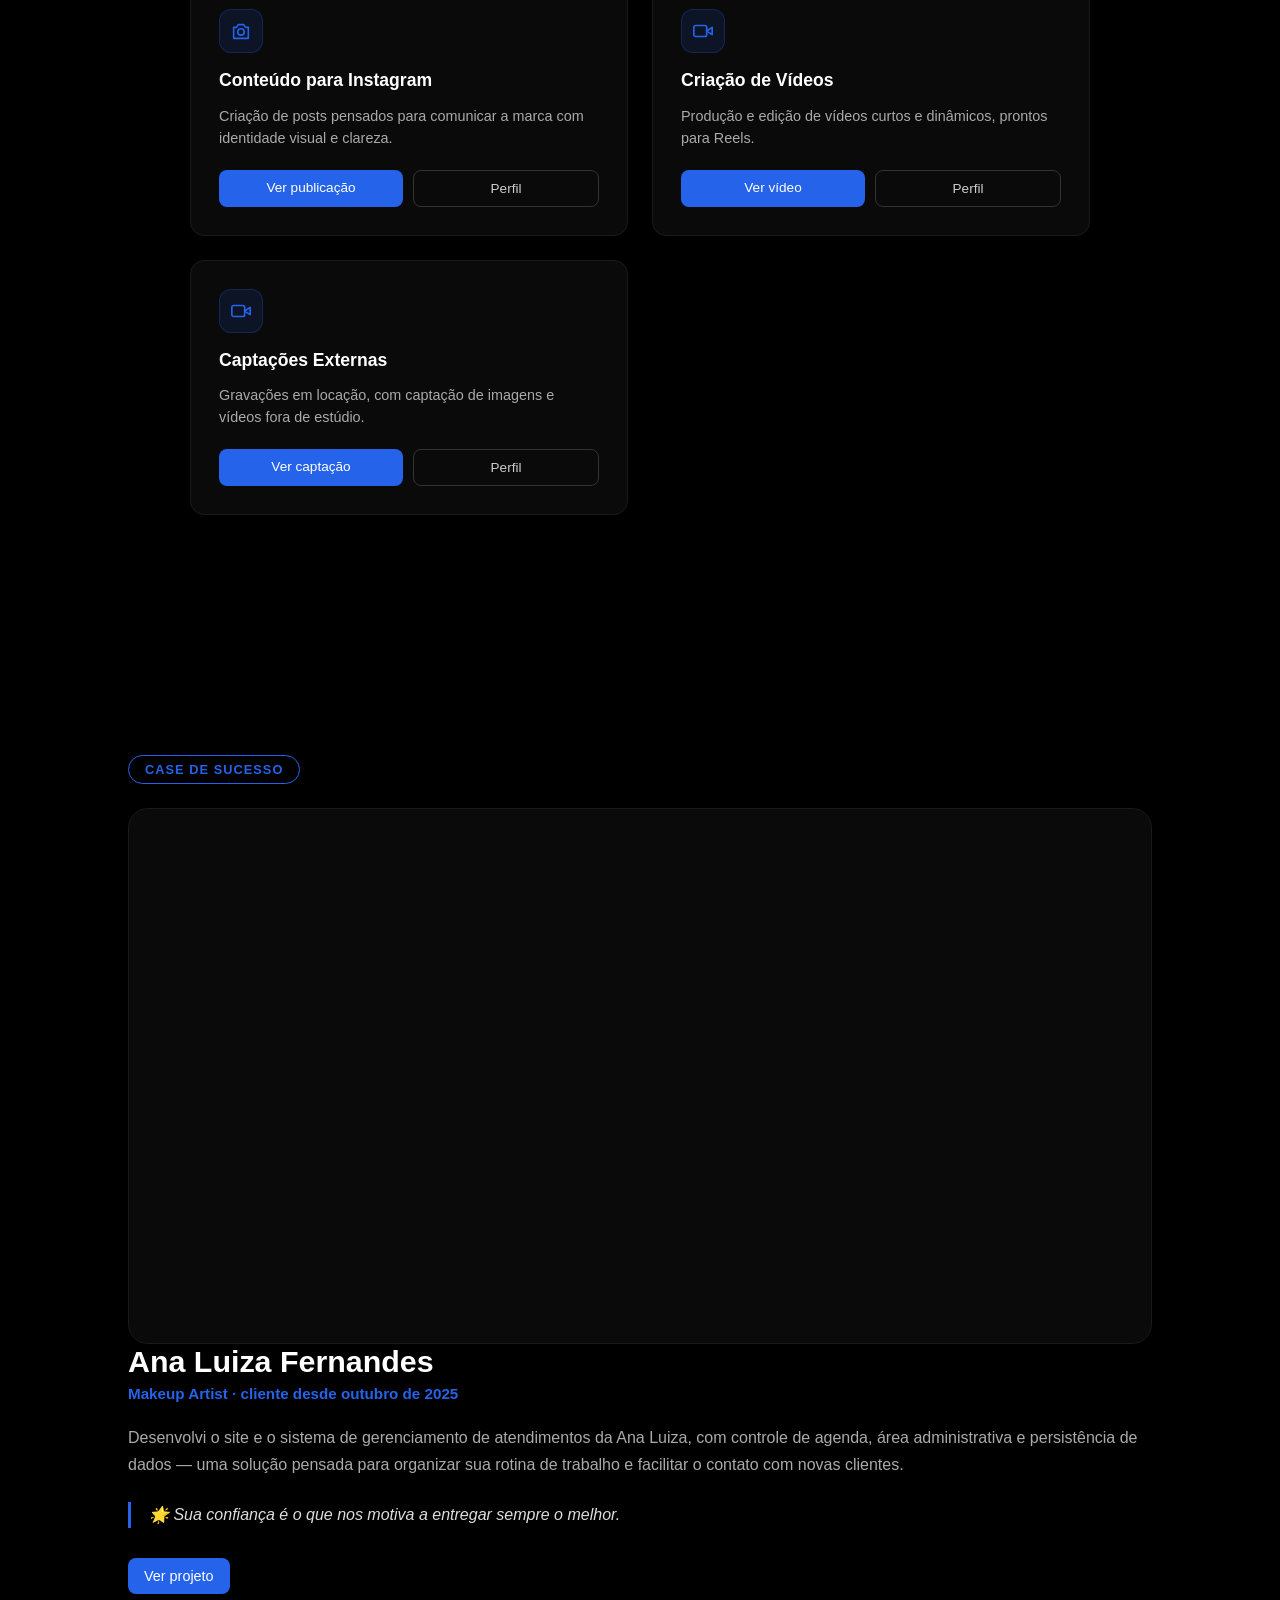
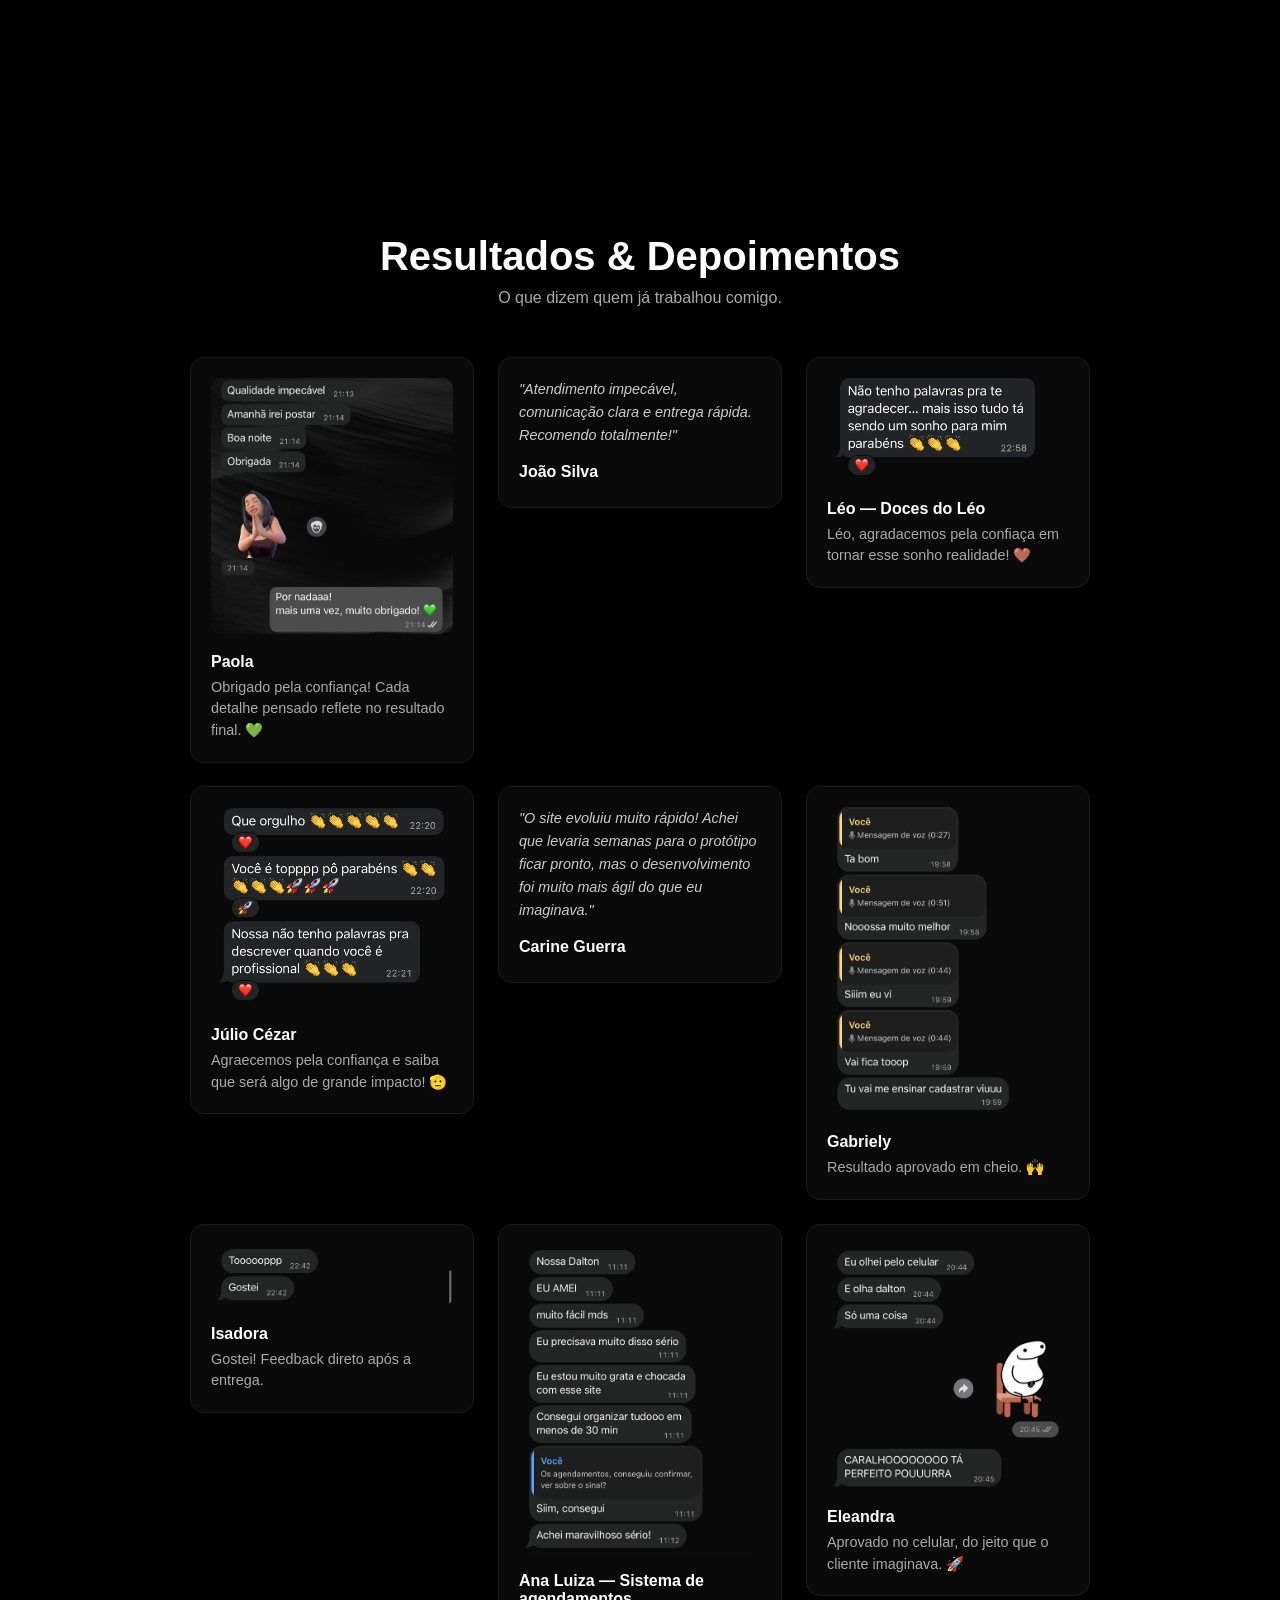
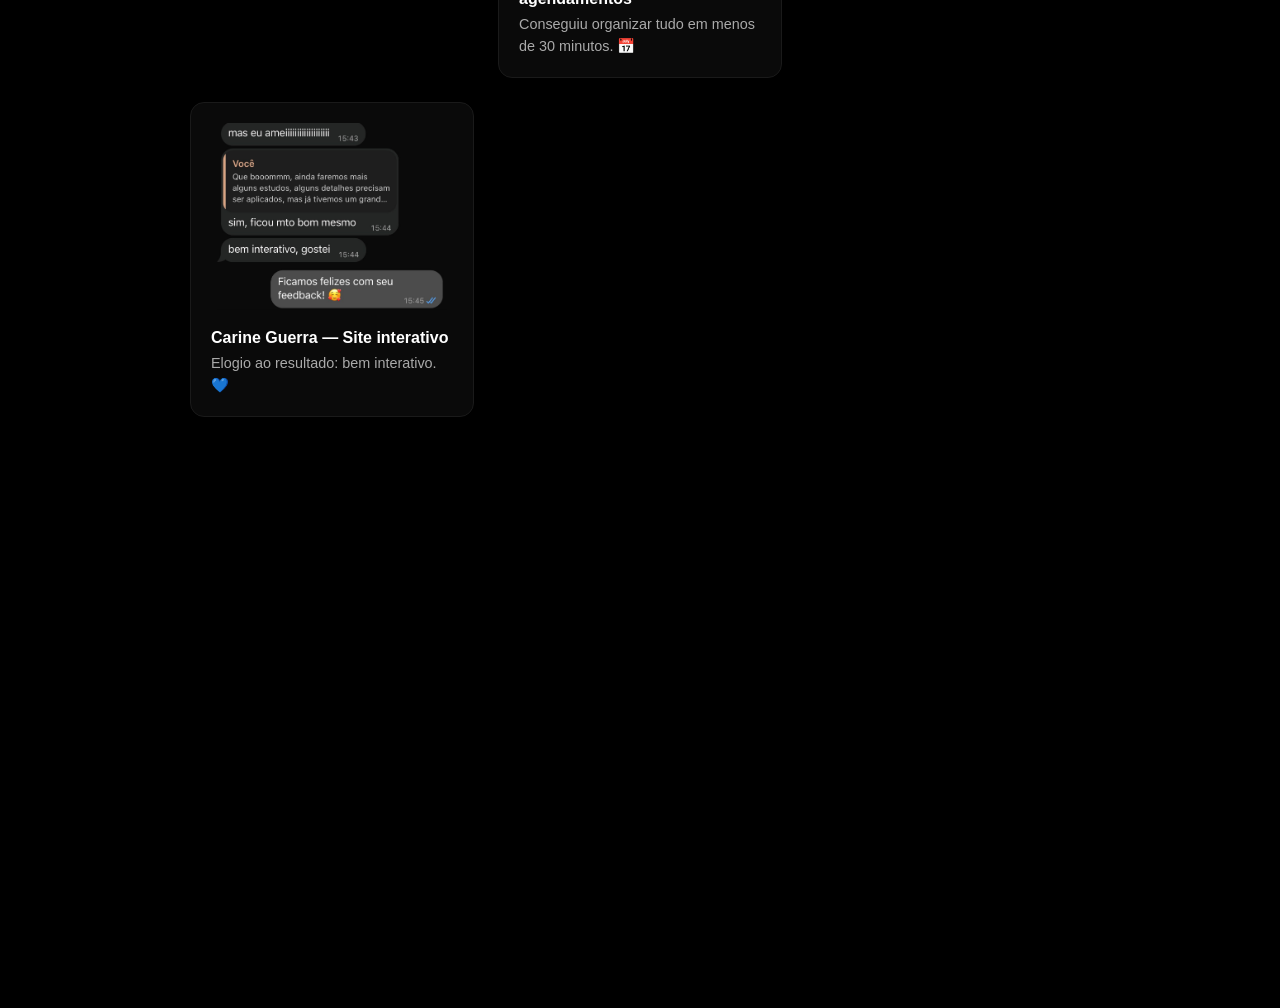
==== commit 25be2dbf: "Resolve conflitos do merge" ====
--- a/index.html
+++ b/index.html
@@ -56,7 +56,6 @@
 
   <!-- ─── SOBRE ────────────────────────────────────────────────────────────────── -->
   <section class="sobre reveal" id="sobre">
-<<<<<<< HEAD
     <div class="sobre-grid">
 
       <div class="sobre-texto">
@@ -99,15 +98,6 @@
         </div>
       </div>
 
-=======
-    <div class="content">
-      <h2>Sobre mim</h2>
-      <p>
-        Olá! Meu nome é Dalton José Neres, sou estudante de ADS na UNIPAR
-        e desenvolvedor Full Stack. Tenho paixão por tecnologia e foco na
-        criação de interfaces modernas, acessíveis e com alta performance.
-      </p>
->>>>>>> 301a151116cb807be53407d60c35f4ebb1e89d6a
     </div>
   </section>
 
@@ -301,11 +291,7 @@
 
     <div class="certificacoes-grid">
       <div class="certificado-card">
-<<<<<<< HEAD
         <span class="certificado-icone"><svg viewBox="0 0 24 24" width="22" height="22" fill="none" stroke="currentColor" stroke-width="1.8" stroke-linecap="round" stroke-linejoin="round" aria-hidden="true"><path d="M14 3H7a2 2 0 0 0-2 2v14a2 2 0 0 0 2 2h10a2 2 0 0 0 2-2V8z"/><polyline points="14 3 14 8 19 8"/><line x1="9" y1="13" x2="15" y2="13"/><line x1="9" y1="17" x2="15" y2="17"/></svg></span>
-=======
-        <span class="certificado-icone">📄</span>
->>>>>>> 301a151116cb807be53407d60c35f4ebb1e89d6a
         <div class="certificado-info">
           <h3>Inglês</h3>
           <p>Curso de idiomas — Digital Innovation One</p>
@@ -314,11 +300,7 @@
       </div>
 
       <div class="certificado-card">
-<<<<<<< HEAD
         <span class="certificado-icone"><svg viewBox="0 0 24 24" width="22" height="22" fill="none" stroke="currentColor" stroke-width="1.8" stroke-linecap="round" stroke-linejoin="round" aria-hidden="true"><path d="M14 3H7a2 2 0 0 0-2 2v14a2 2 0 0 0 2 2h10a2 2 0 0 0 2-2V8z"/><polyline points="14 3 14 8 19 8"/><line x1="9" y1="13" x2="15" y2="13"/><line x1="9" y1="17" x2="15" y2="17"/></svg></span>
-=======
-        <span class="certificado-icone">📄</span>
->>>>>>> 301a151116cb807be53407d60c35f4ebb1e89d6a
         <div class="certificado-info">
           <h3>Projetos - PowerBuilder</h3>
           <p>Desenvolvimento de projetos com PowerBuilder</p>
@@ -328,11 +310,7 @@
       </div>
 
       <div class="certificado-card">
-<<<<<<< HEAD
         <span class="certificado-icone"><svg viewBox="0 0 24 24" width="22" height="22" fill="none" stroke="currentColor" stroke-width="1.8" stroke-linecap="round" stroke-linejoin="round" aria-hidden="true"><path d="M14 3H7a2 2 0 0 0-2 2v14a2 2 0 0 0 2 2h10a2 2 0 0 0 2-2V8z"/><polyline points="14 3 14 8 19 8"/><line x1="9" y1="13" x2="15" y2="13"/><line x1="9" y1="17" x2="15" y2="17"/></svg></span>
-=======
-        <span class="certificado-icone">📄</span>
->>>>>>> 301a151116cb807be53407d60c35f4ebb1e89d6a
         <div class="certificado-info">
           <h3>SQL Básico</h3>
           <p>Fundamentos de banco de dados e SQL</p>
@@ -535,11 +513,7 @@
         <h3>Desenvolvimento de Sites</h3>
         <p>Sites modernos, rápidos e responsivos, focados em conversão e presença digital.</p>
         <div class="servico-actions">
-<<<<<<< HEAD
           <a href="https://potfolio-neres-s48x.vercel.app/personalizado.html" class="btn-primary">Criar projeto</a>
-=======
-          <a href="https://potfolio-neres-s48x.vercel.app/personalizado.html" class="btn-primary">🚀 Criar projeto</a>
->>>>>>> 301a151116cb807be53407d60c35f4ebb1e89d6a
         </div>
       </div>
 
@@ -547,11 +521,7 @@
         <h3>E-commerce</h3>
         <p>E-commerces completos com catálogo, pagamentos, pedidos, integrações e gestão de vendas online.</p>
         <div class="servico-actions">
-<<<<<<< HEAD
           <a href="https://potfolio-neres-s48x.vercel.app/personalizado.html" class="btn-primary">Criar projeto</a>
-=======
-          <a href="https://potfolio-neres-s48x.vercel.app/personalizado.html" class="btn-primary">🚀 Criar projeto</a>
->>>>>>> 301a151116cb807be53407d60c35f4ebb1e89d6a
         </div>
       </div>
 
@@ -559,11 +529,7 @@
         <h3>Landing Pages</h3>
         <p>Landing pages estratégicas focadas em conversão e captação de leads.</p>
         <div class="servico-actions">
-<<<<<<< HEAD
           <a href="https://potfolio-neres-s48x.vercel.app/personalizado.html" class="btn-primary">Criar projeto</a>
-=======
-          <a href="https://potfolio-neres-s48x.vercel.app/personalizado.html" class="btn-primary">🚀 Criar projeto</a>
->>>>>>> 301a151116cb807be53407d60c35f4ebb1e89d6a
         </div>
       </div>
 
@@ -571,11 +537,7 @@
         <h3>Sistemas Web</h3>
         <p>APIs, dashboards e sistemas completos sob medida.</p>
         <div class="servico-actions">
-<<<<<<< HEAD
           <a href="https://potfolio-neres-s48x.vercel.app/personalizado.html" class="btn-primary">Criar projeto</a>
-=======
-          <a href="https://potfolio-neres-s48x.vercel.app/personalizado.html" class="btn-primary">🚀 Criar projeto</a>
->>>>>>> 301a151116cb807be53407d60c35f4ebb1e89d6a
         </div>
       </div>
 
@@ -583,11 +545,7 @@
         <h3>Desenvolvimento de Games</h3>
         <p>Criação de jogos web e experiências interativas com foco em engajamento.</p>
         <div class="servico-actions">
-<<<<<<< HEAD
           <a href="https://potfolio-neres-s48x.vercel.app/personalizado.html" class="btn-primary">Criar projeto</a>
-=======
-          <a href="https://potfolio-neres-s48x.vercel.app/personalizado.html" class="btn-primary">🚀 Criar projeto</a>
->>>>>>> 301a151116cb807be53407d60c35f4ebb1e89d6a
         </div>
       </div>
 
@@ -595,11 +553,7 @@
         <h3>Automação & Chatbots</h3>
         <p>Automatize atendimentos e processos com integração ao WhatsApp.</p>
         <div class="servico-actions">
-<<<<<<< HEAD
           <a href="https://potfolio-neres-s48x.vercel.app/personalizado.html" class="btn-primary">Criar projeto</a>
-=======
-          <a href="https://potfolio-neres-s48x.vercel.app/personalizado.html" class="btn-primary">🚀 Criar projeto</a>
->>>>>>> 301a151116cb807be53407d60c35f4ebb1e89d6a
         </div>
       </div>
 
@@ -607,11 +561,7 @@
         <h3>Design & Identidade Visual</h3>
         <p>Criação de artes, banners, posts e identidade visual profissional.</p>
         <div class="servico-actions">
-<<<<<<< HEAD
           <a href="https://potfolio-neres-s48x.vercel.app/personalizado.html" class="btn-primary">Criar projeto</a>
-=======
-          <a href="https://potfolio-neres-s48x.vercel.app/personalizado.html" class="btn-primary">🚀 Criar projeto</a>
->>>>>>> 301a151116cb807be53407d60c35f4ebb1e89d6a
         </div>
       </div>
 
@@ -619,11 +569,7 @@
         <h3>Banco de Dados</h3>
         <p>Estruturação, otimização e manutenção de bancos de dados seguros.</p>
         <div class="servico-actions">
-<<<<<<< HEAD
           <a href="https://potfolio-neres-s48x.vercel.app/personalizado.html" class="btn-primary">Criar projeto</a>
-=======
-          <a href="https://potfolio-neres-s48x.vercel.app/personalizado.html" class="btn-primary">🚀 Criar projeto</a>
->>>>>>> 301a151116cb807be53407d60c35f4ebb1e89d6a
         </div>
       </div>
 
@@ -631,21 +577,13 @@
         <h3>Coleta de Leads</h3>
         <p>Captação inteligente com formulários, WhatsApp e automações.</p>
         <div class="servico-actions">
-<<<<<<< HEAD
           <a href="https://potfolio-neres-s48x.vercel.app/personalizado.html" class="btn-primary">Criar projeto</a>
-=======
-          <a href="https://potfolio-neres-s48x.vercel.app/personalizado.html" class="btn-primary">🚀 Criar projeto</a>
->>>>>>> 301a151116cb807be53407d60c35f4ebb1e89d6a
         </div>
       </div>
 
       <div class="servico-card servico-destaque">
-<<<<<<< HEAD
         <span class="ico"><svg viewBox="0 0 24 24" width="22" height="22" fill="none" stroke="currentColor" stroke-width="1.8" stroke-linecap="round" stroke-linejoin="round" aria-hidden="true"><path d="M14.7 6.3a4 4 0 0 0-5 5L3 18l3 3 6.7-6.7a4 4 0 0 0 5-5l-2.4 2.4-2.6-.6-.6-2.6z"/></svg></span>
         <h3>Suporte Técnico</h3>
-=======
-        <h3>🛠️ Suporte Técnico</h3>
->>>>>>> 301a151116cb807be53407d60c35f4ebb1e89d6a
         <p>Recuperação de iPhone, remoção de vírus, desbloqueio Android e formatação completa.</p>
         <div class="servico-actions">
           <a href="suporte-tecnico.html" class="btn-primary">Ver suporte técnico →</a>
@@ -660,11 +598,7 @@
     <h2>Seu projeto merece algo único</h2>
     <p>Crie um briefing rápido e receba uma proposta personalizada.</p>
     <a href="https://potfolio-neres-s48x.vercel.app/personalizado.html" class="btn btn-destaque">
-<<<<<<< HEAD
       Criar projeto personalizado
-=======
-      🚀 Criar projeto personalizado
->>>>>>> 301a151116cb807be53407d60c35f4ebb1e89d6a
     </a>
   </section>
 
@@ -849,12 +783,8 @@
     <div class="cards">
 
       <div class="card">
-<<<<<<< HEAD
         <span class="ico"><svg viewBox="0 0 24 24" width="22" height="22" fill="none" stroke="currentColor" stroke-width="1.8" stroke-linecap="round" stroke-linejoin="round" aria-hidden="true"><path d="M4 8h3l2-3h6l2 3h3v12H4z"/><circle cx="12" cy="13" r="3.5"/></svg></span>
         <h3>Conteúdo para Instagram</h3>
-=======
-        <h3>📸 Conteúdo para Instagram</h3>
->>>>>>> 301a151116cb807be53407d60c35f4ebb1e89d6a
         <p>Criação de posts pensados para comunicar a marca com identidade visual e clareza.</p>
         <div class="buttons">
           <a href="https://www.instagram.com/p/DewU5erG4d7/" target="_blank" rel="noopener">Ver publicação</a>
@@ -863,12 +793,8 @@
       </div>
 
       <div class="card">
-<<<<<<< HEAD
         <span class="ico"><svg viewBox="0 0 24 24" width="22" height="22" fill="none" stroke="currentColor" stroke-width="1.8" stroke-linecap="round" stroke-linejoin="round" aria-hidden="true"><rect x="2" y="6" width="14" height="12" rx="2"/><path d="M22 8l-6 4 6 4z"/></svg></span>
         <h3>Criação de Vídeos</h3>
-=======
-        <h3>🎬 Criação de Vídeos</h3>
->>>>>>> 301a151116cb807be53407d60c35f4ebb1e89d6a
         <p>Produção e edição de vídeos curtos e dinâmicos, prontos para Reels.</p>
         <div class="buttons">
           <a href="https://www.instagram.com/reel/Dek-l_gR7oV/" target="_blank" rel="noopener">Ver vídeo</a>
@@ -877,12 +803,8 @@
       </div>
 
       <div class="card">
-<<<<<<< HEAD
         <span class="ico"><svg viewBox="0 0 24 24" width="22" height="22" fill="none" stroke="currentColor" stroke-width="1.8" stroke-linecap="round" stroke-linejoin="round" aria-hidden="true"><rect x="2" y="6" width="14" height="12" rx="2"/><path d="M22 8l-6 4 6 4z"/></svg></span>
         <h3>Captações Externas</h3>
-=======
-        <h3>🎥 Captações Externas</h3>
->>>>>>> 301a151116cb807be53407d60c35f4ebb1e89d6a
         <p>Gravações em locação, com captação de imagens e vídeos fora de estúdio.</p>
         <div class="buttons">
           <a href="https://www.instagram.com/reel/DfKOKuPRkTJ/" target="_blank" rel="noopener">Ver captação</a>
--- a/style.css
+++ b/style.css
@@ -359,7 +359,6 @@
 
 /* ─── SOBRE ─────────────────────────────────────────────────────────────────── */
 .sobre {
-<<<<<<< HEAD
   padding: 120px 10%;
 }
 
@@ -381,41 +380,22 @@
   border-left: 2px solid var(--blue);
   padding-left: 12px;
   margin-bottom: 18px;
-=======
-  display: flex;
-  justify-content: flex-end;
-  padding: 120px 10%;
-}
-
-.sobre .content {
-  max-width: 600px;
-  border-right: 2px solid var(--blue);
-  padding-right: 20px;
-  text-align: right;
->>>>>>> 301a151116cb807be53407d60c35f4ebb1e89d6a
 }
 
 .sobre h2 {
   font-size: 2.5rem;
-<<<<<<< HEAD
   line-height: 1.15;
   margin-bottom: 24px;
 }
 
 .sobre h2 .destaque { color: var(--blue); }
 
-=======
-  margin-bottom: 20px;
-}
-
->>>>>>> 301a151116cb807be53407d60c35f4ebb1e89d6a
 .sobre p {
   color: var(--muted);
   line-height: 1.7;
   margin-bottom: 15px;
 }
 
-<<<<<<< HEAD
 .sobre p strong { color: var(--text); font-weight: 600; }
 
 .sobre-link {
@@ -475,15 +455,6 @@
 @media (max-width: 768px) {
   .sobre { padding: 80px 6%; }
   .sobre h2 { font-size: 2rem; }
-=======
-@media (max-width: 768px) {
-  .sobre { padding: 80px 6%; }
-  .sobre .content {
-    border-right: none;
-    padding-right: 0;
-    text-align: left;
-  }
->>>>>>> 301a151116cb807be53407d60c35f4ebb1e89d6a
 }
 
 /* ─── PERFIL PROFISSIONAL ───────────────────────────────────────────────────── */
@@ -1396,7 +1367,6 @@
     padding: 80px 6%;
   }
 }
-<<<<<<< HEAD
 
 /* ─── ÍCONES E AJUSTE DE CARDS ──────────────────────────────────────────────── */
 .ico {
@@ -1436,5 +1406,3 @@
 .certificado-icone { color: var(--blue); display: grid; place-items: center; }
 
 .servico-card h3, .filosofia-card h3, .card h3 { line-height: 1.3; }
-=======
->>>>>>> 301a151116cb807be53407d60c35f4ebb1e89d6a
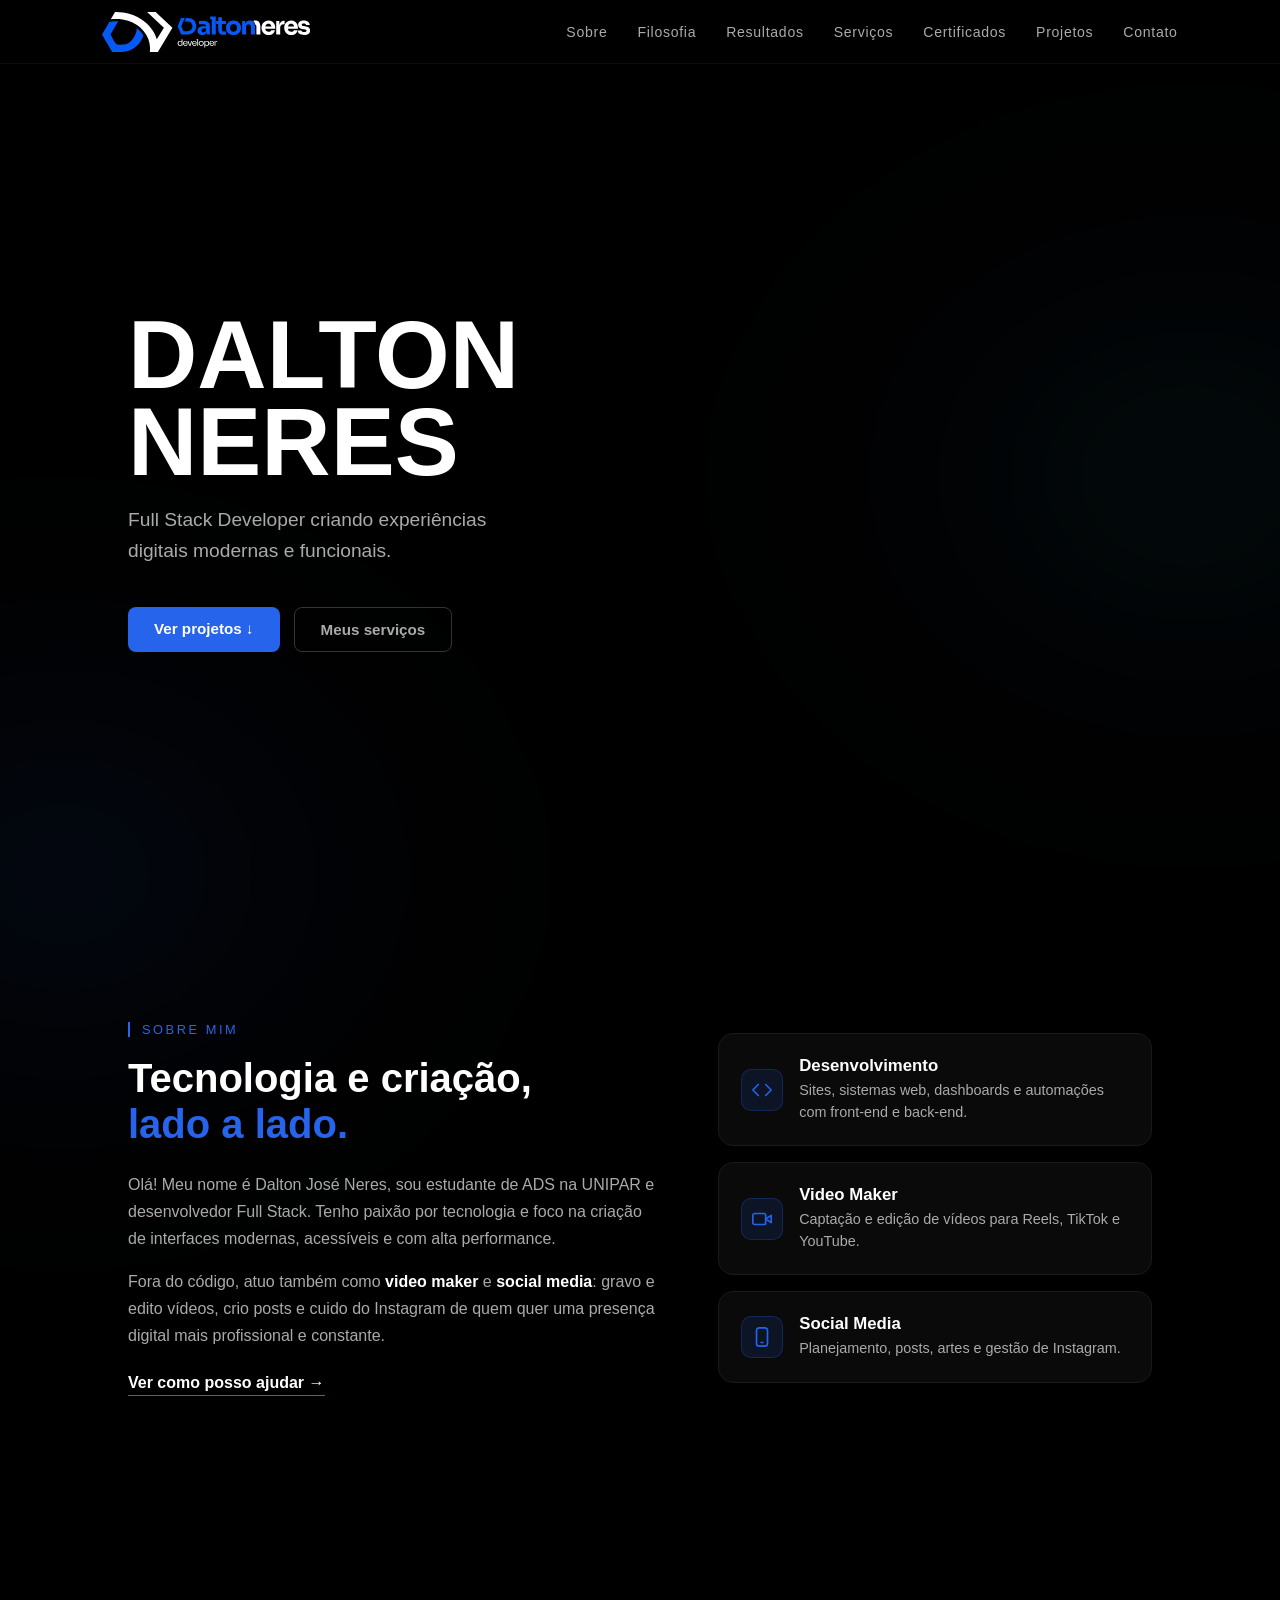
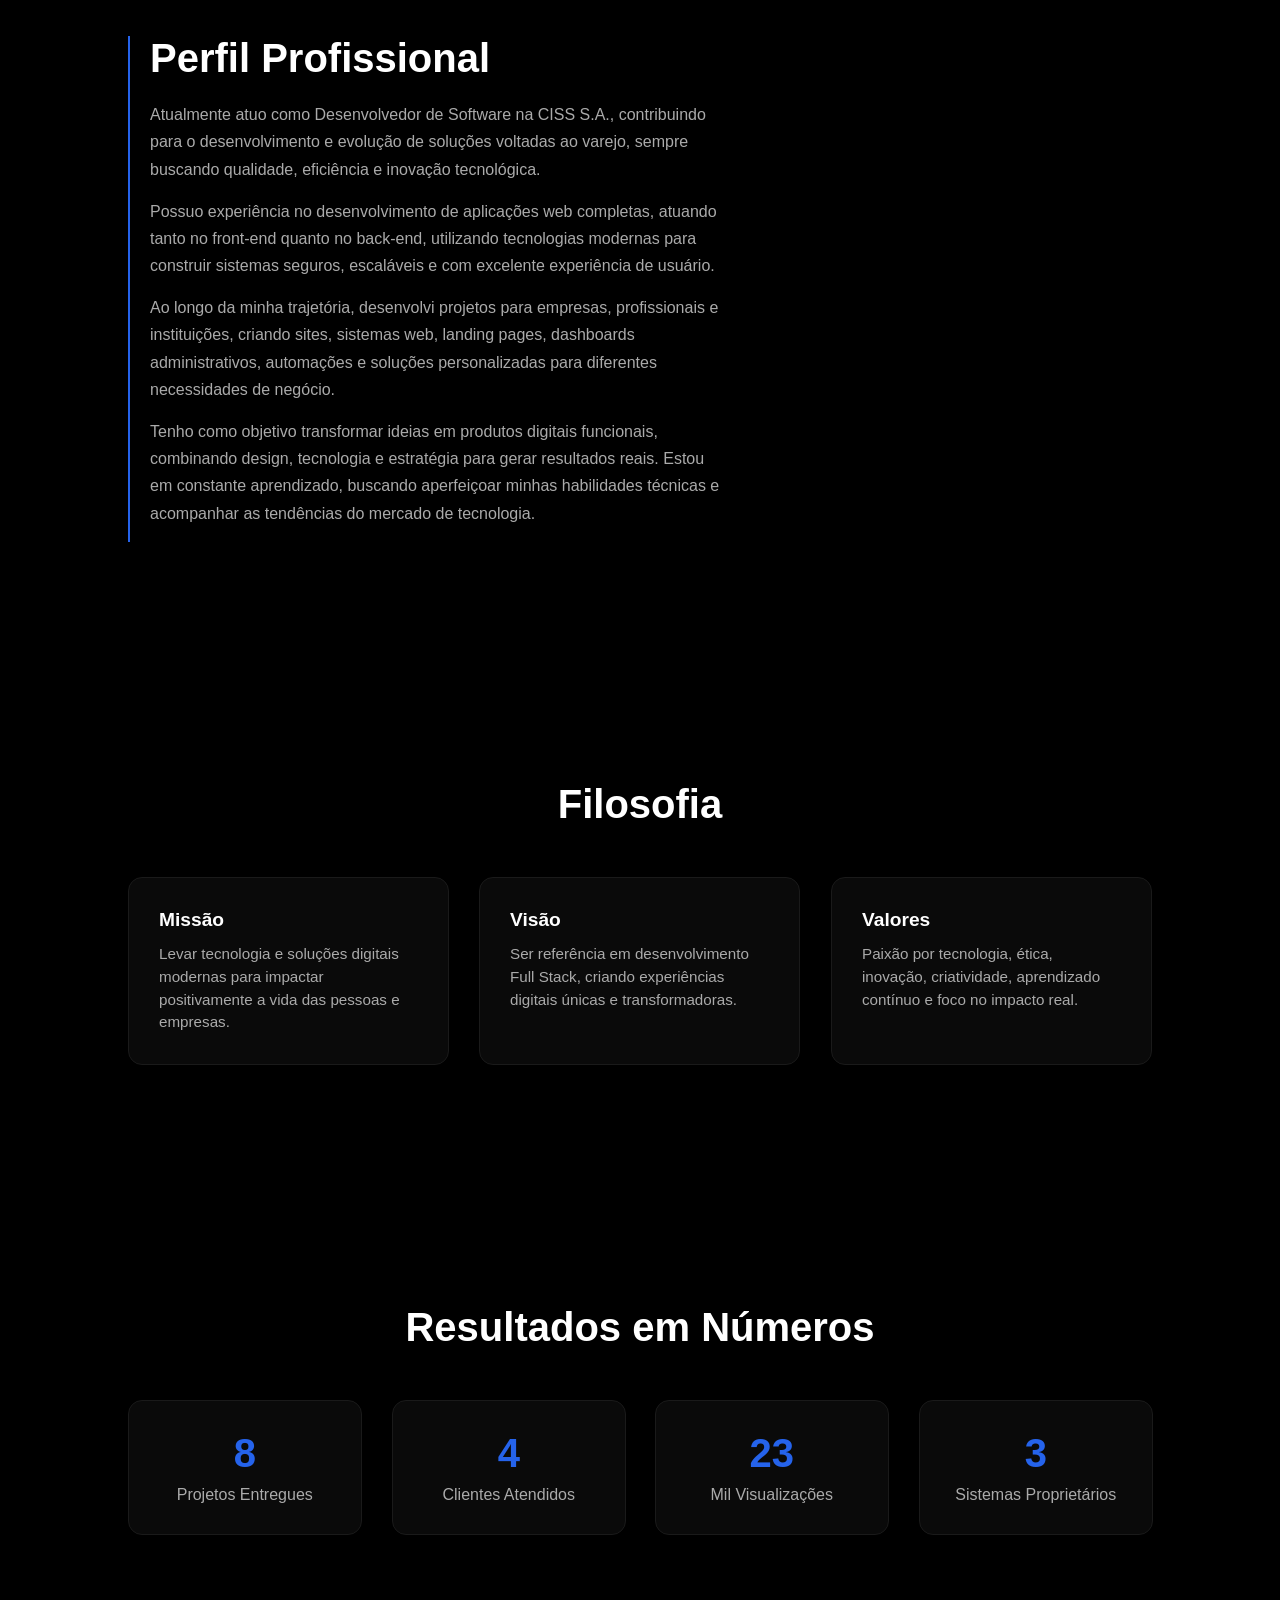
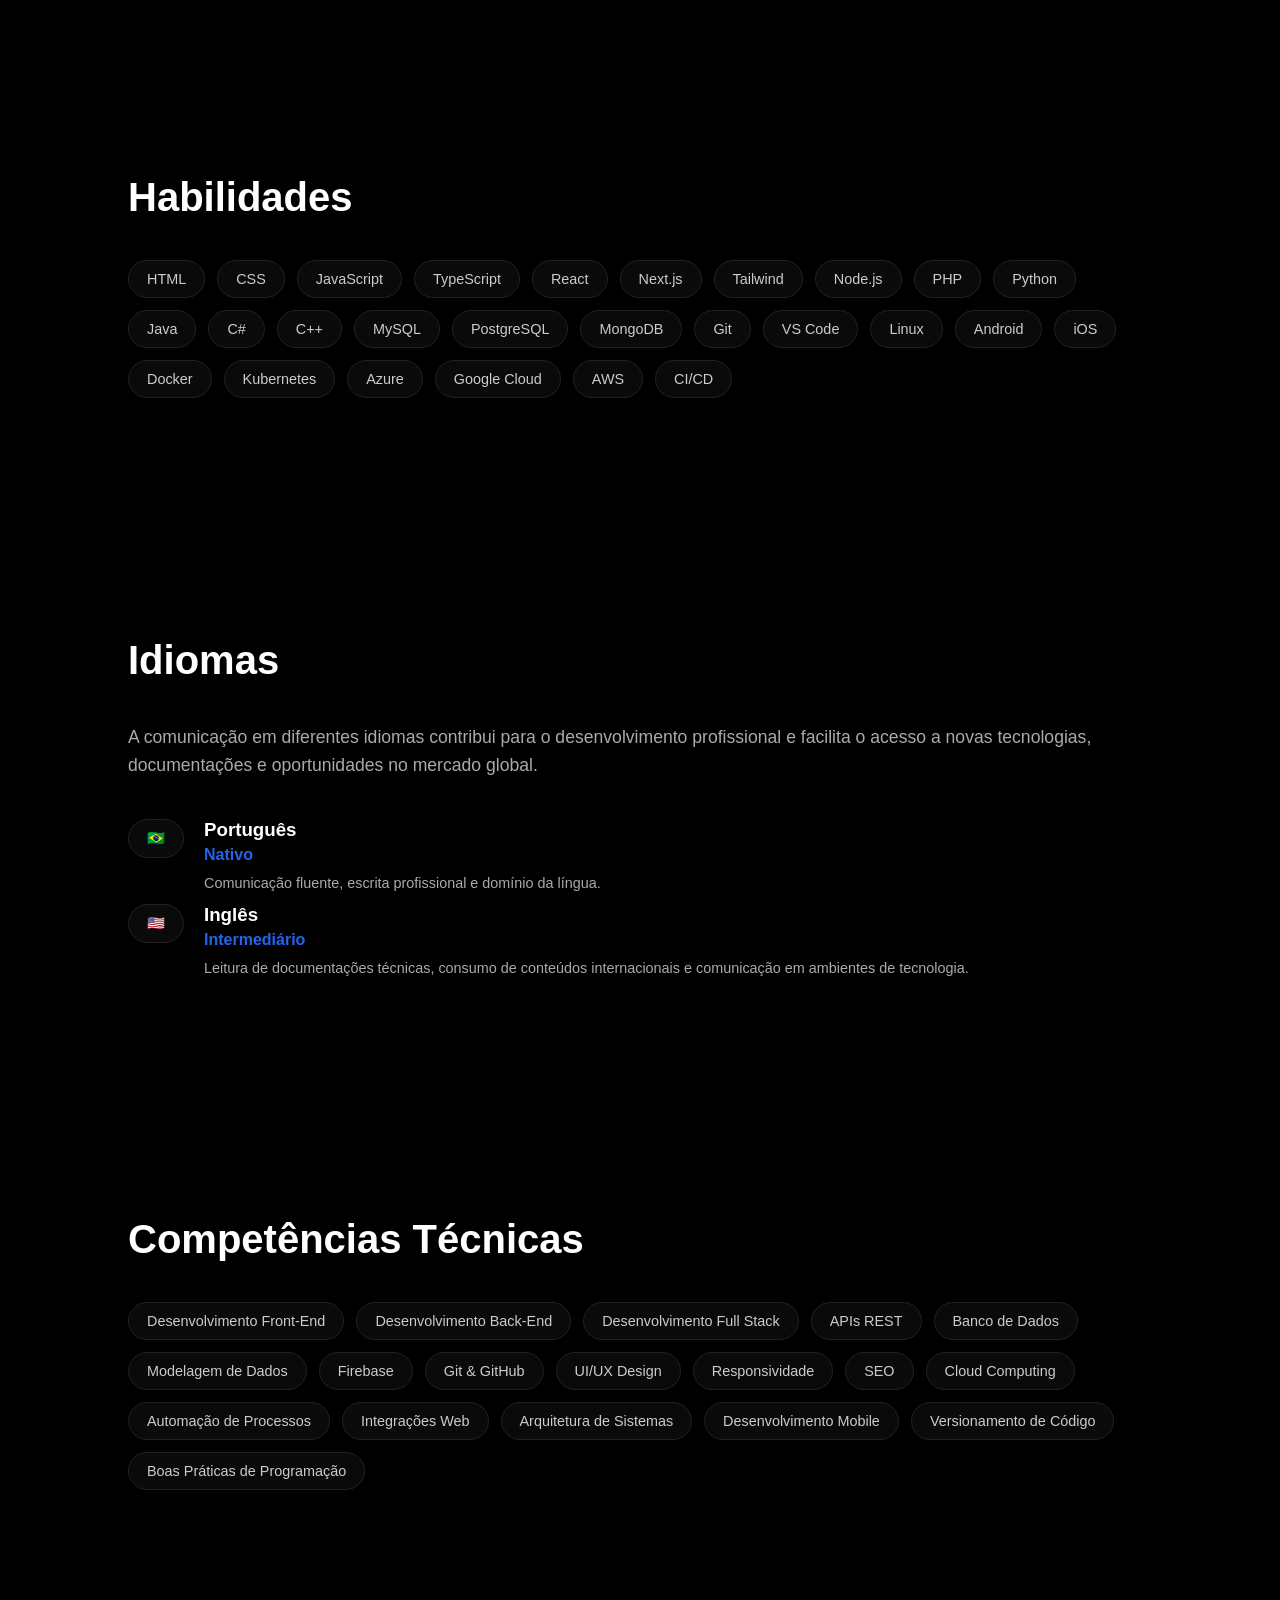
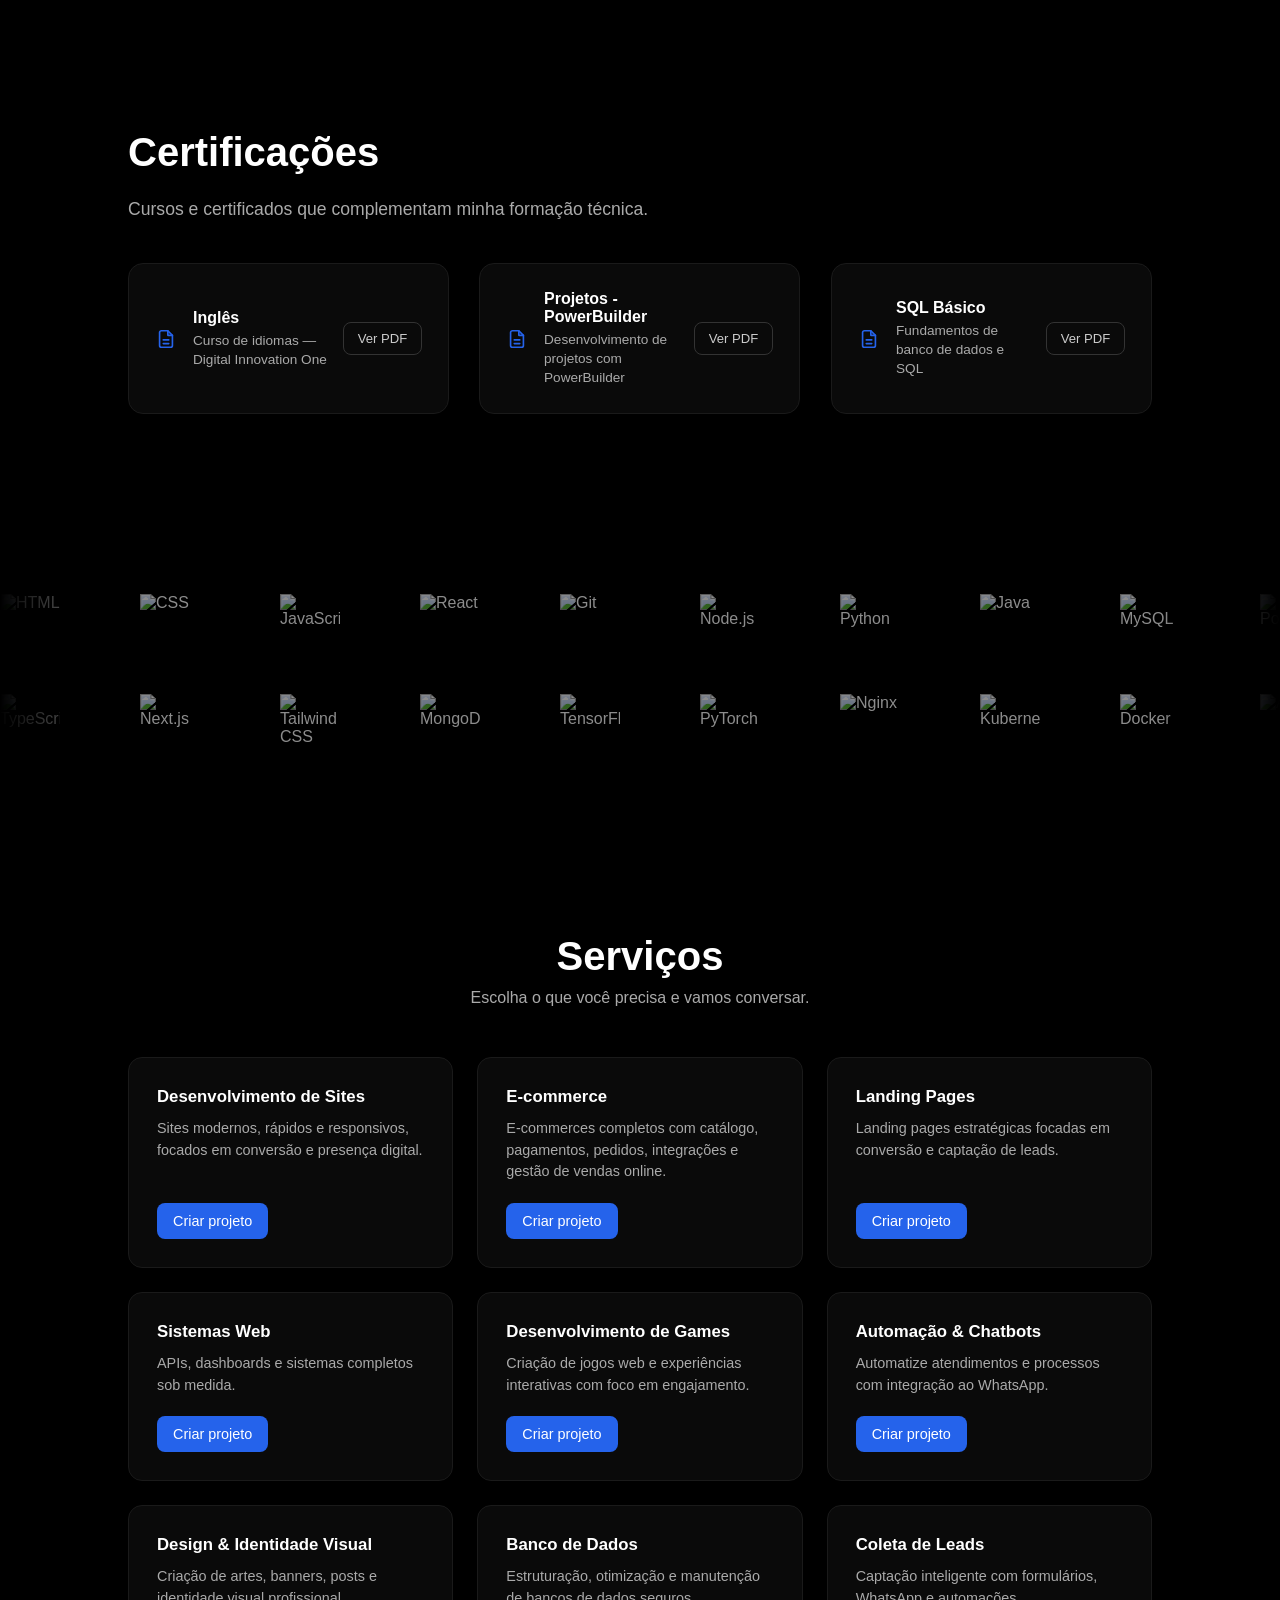
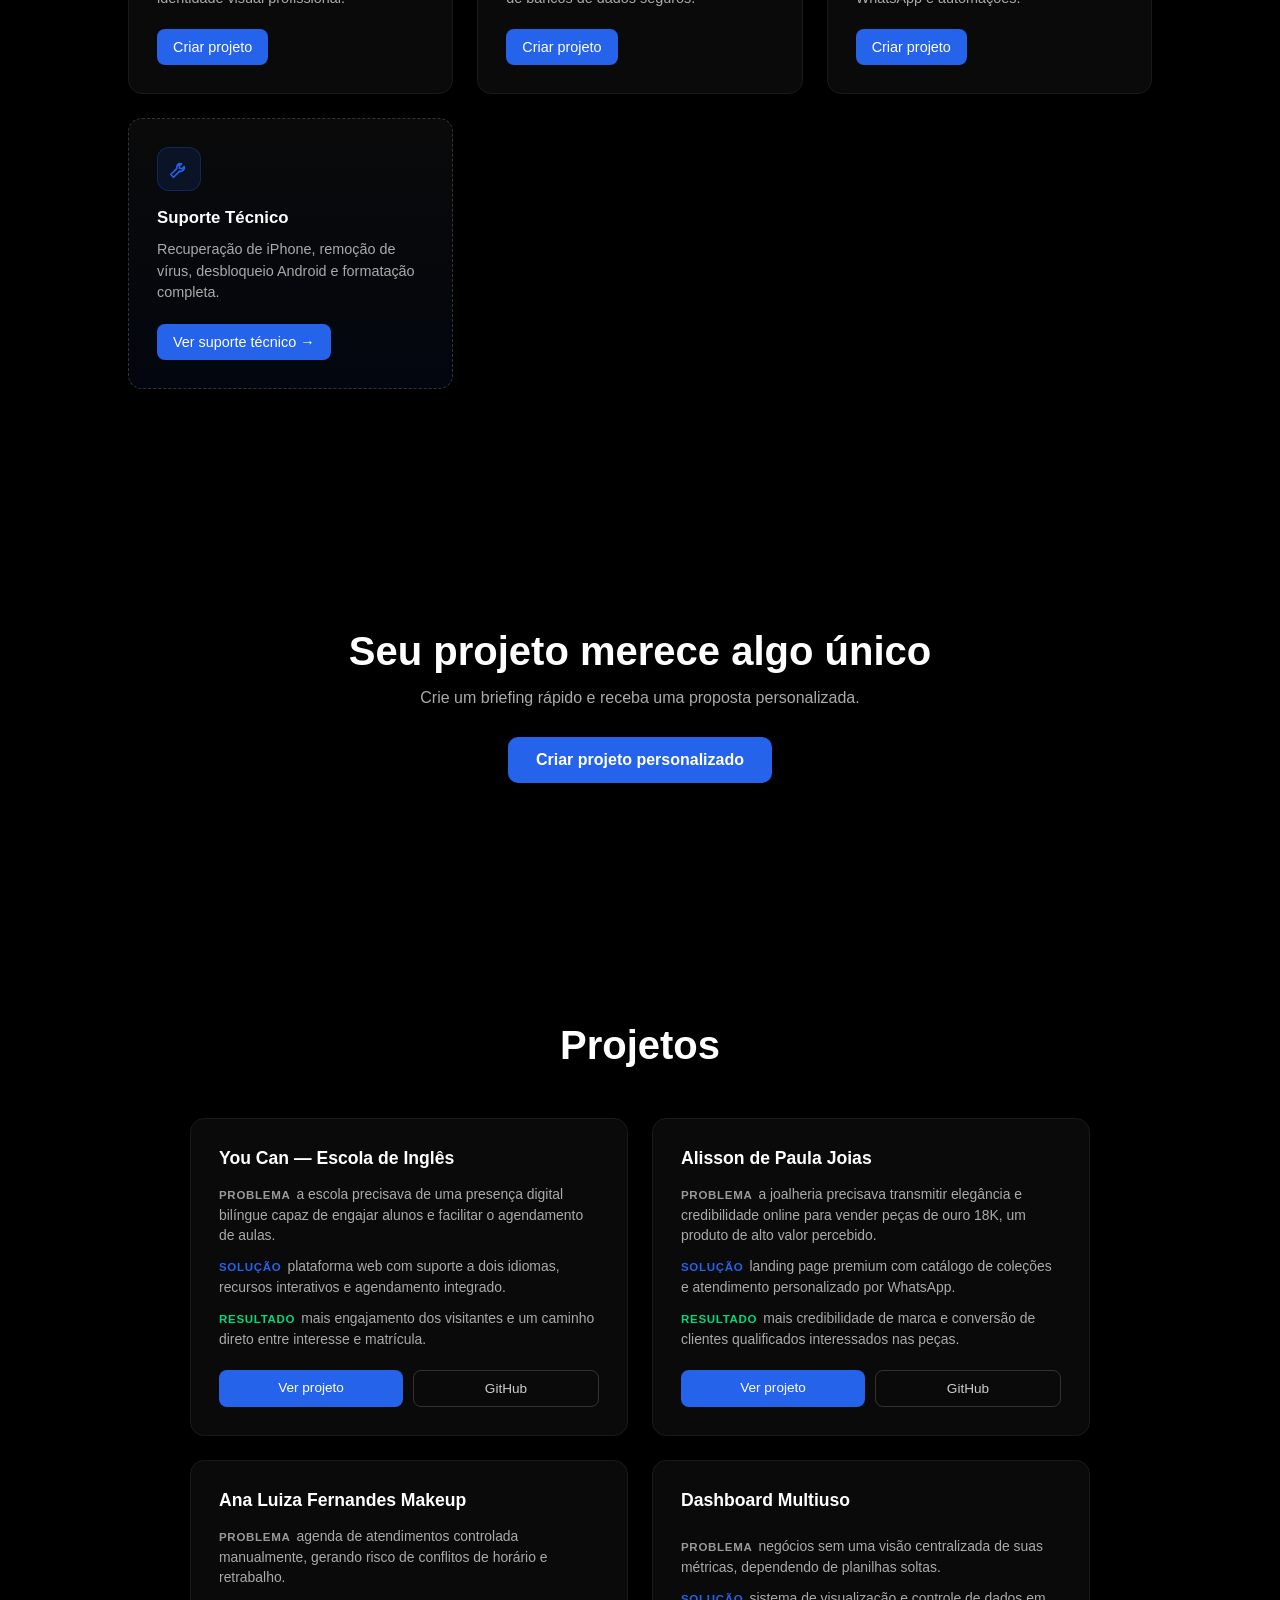
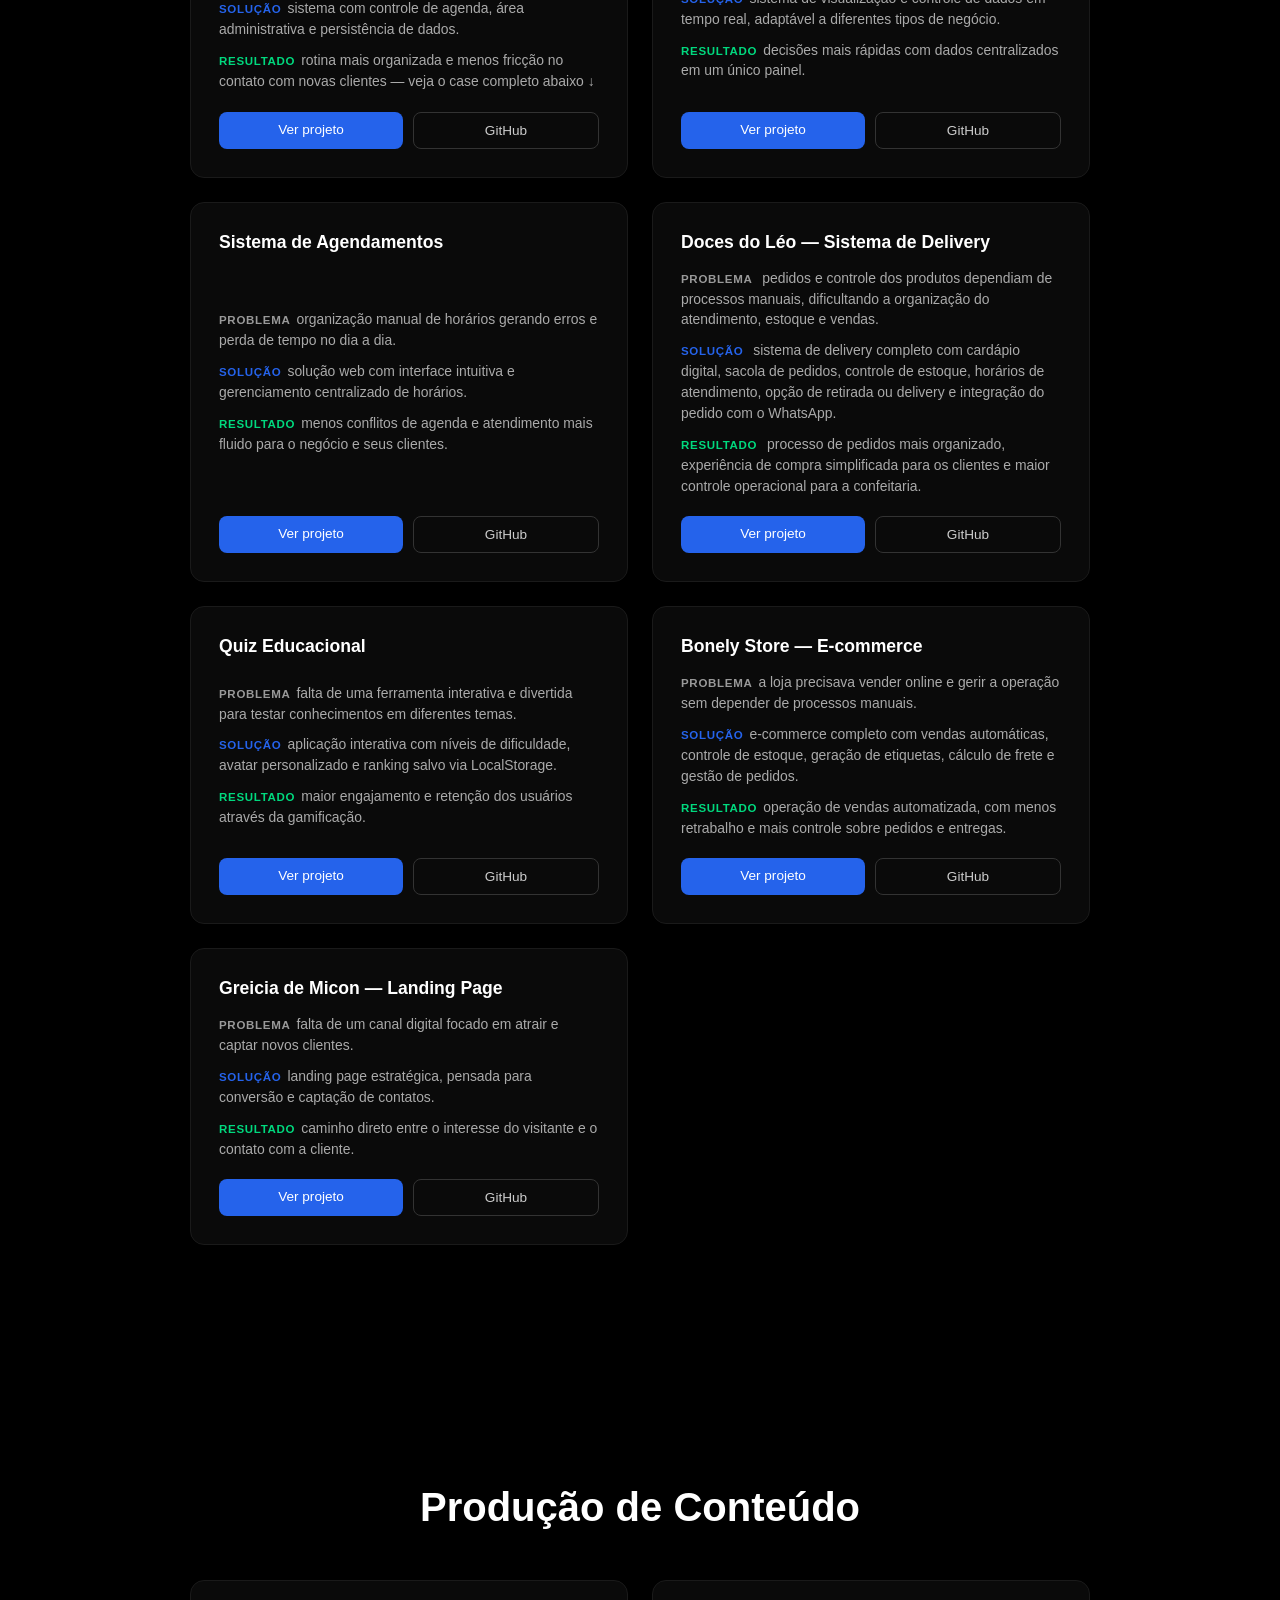
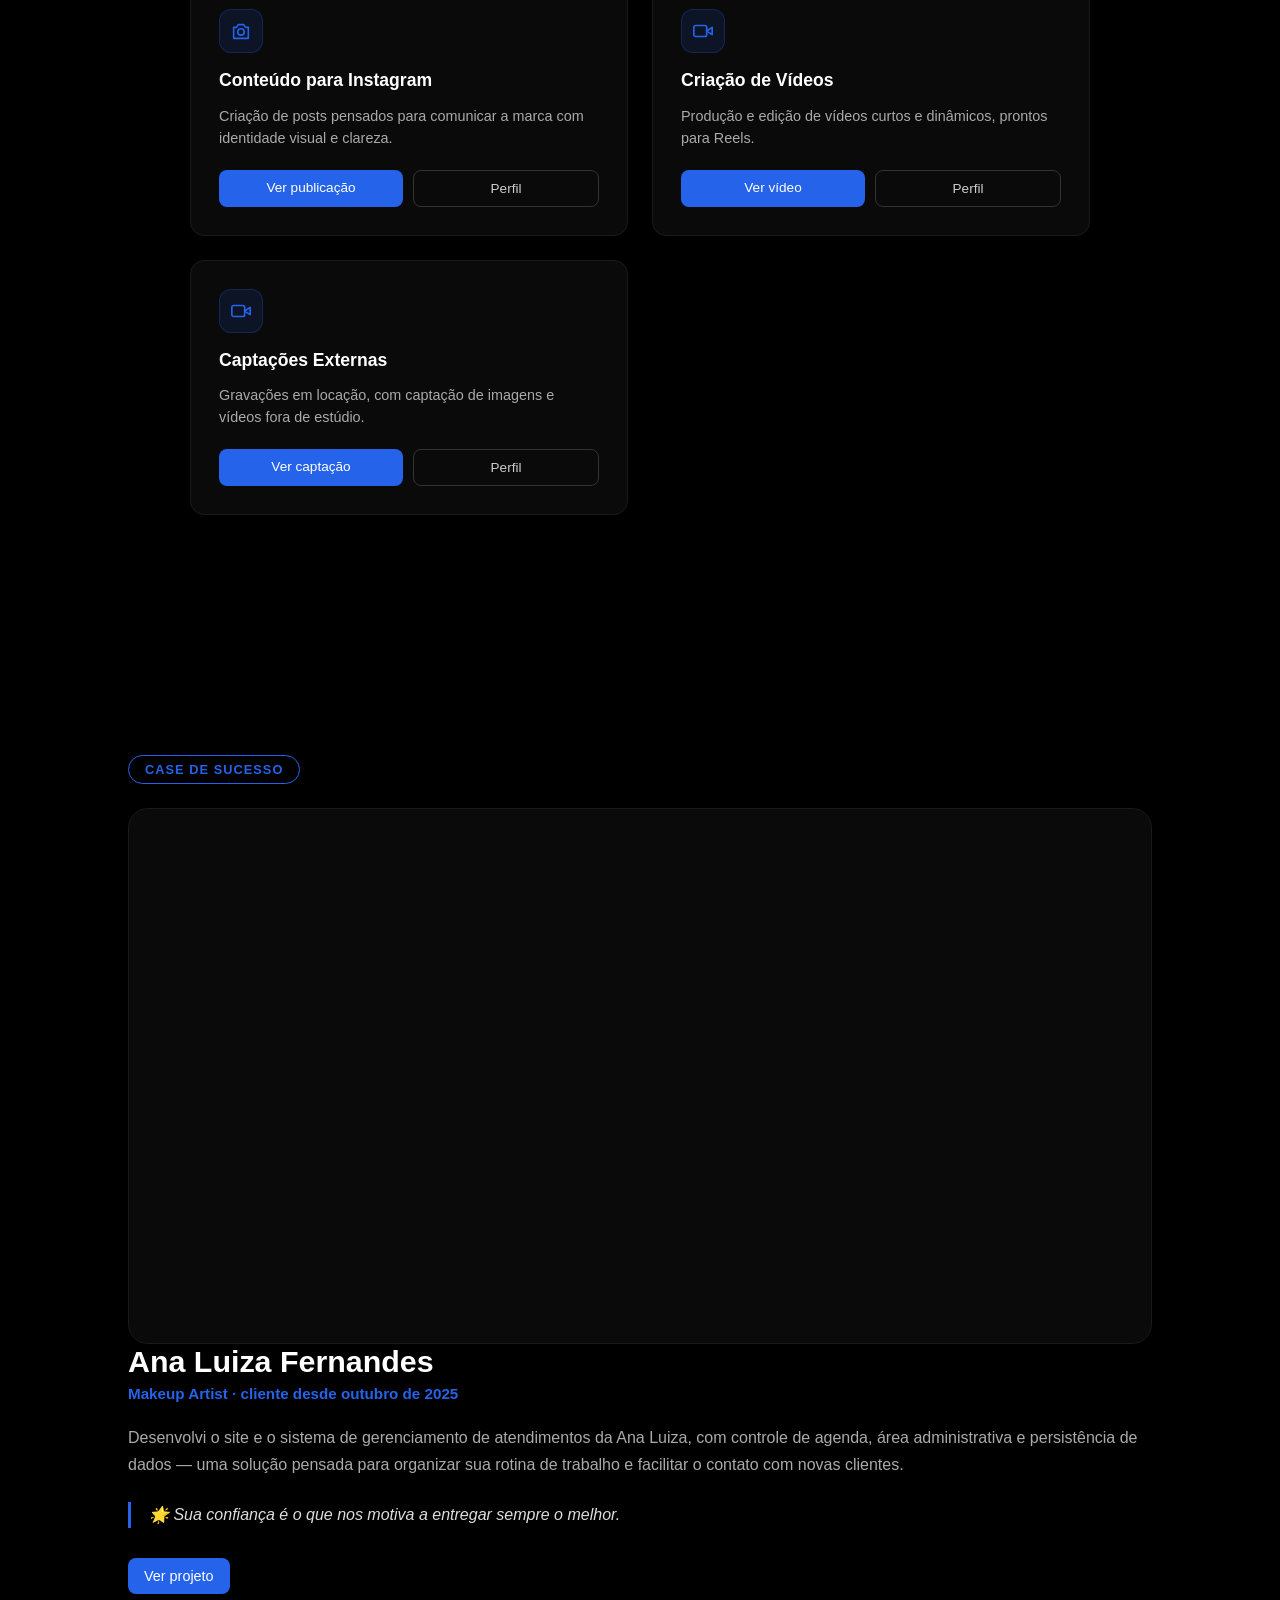
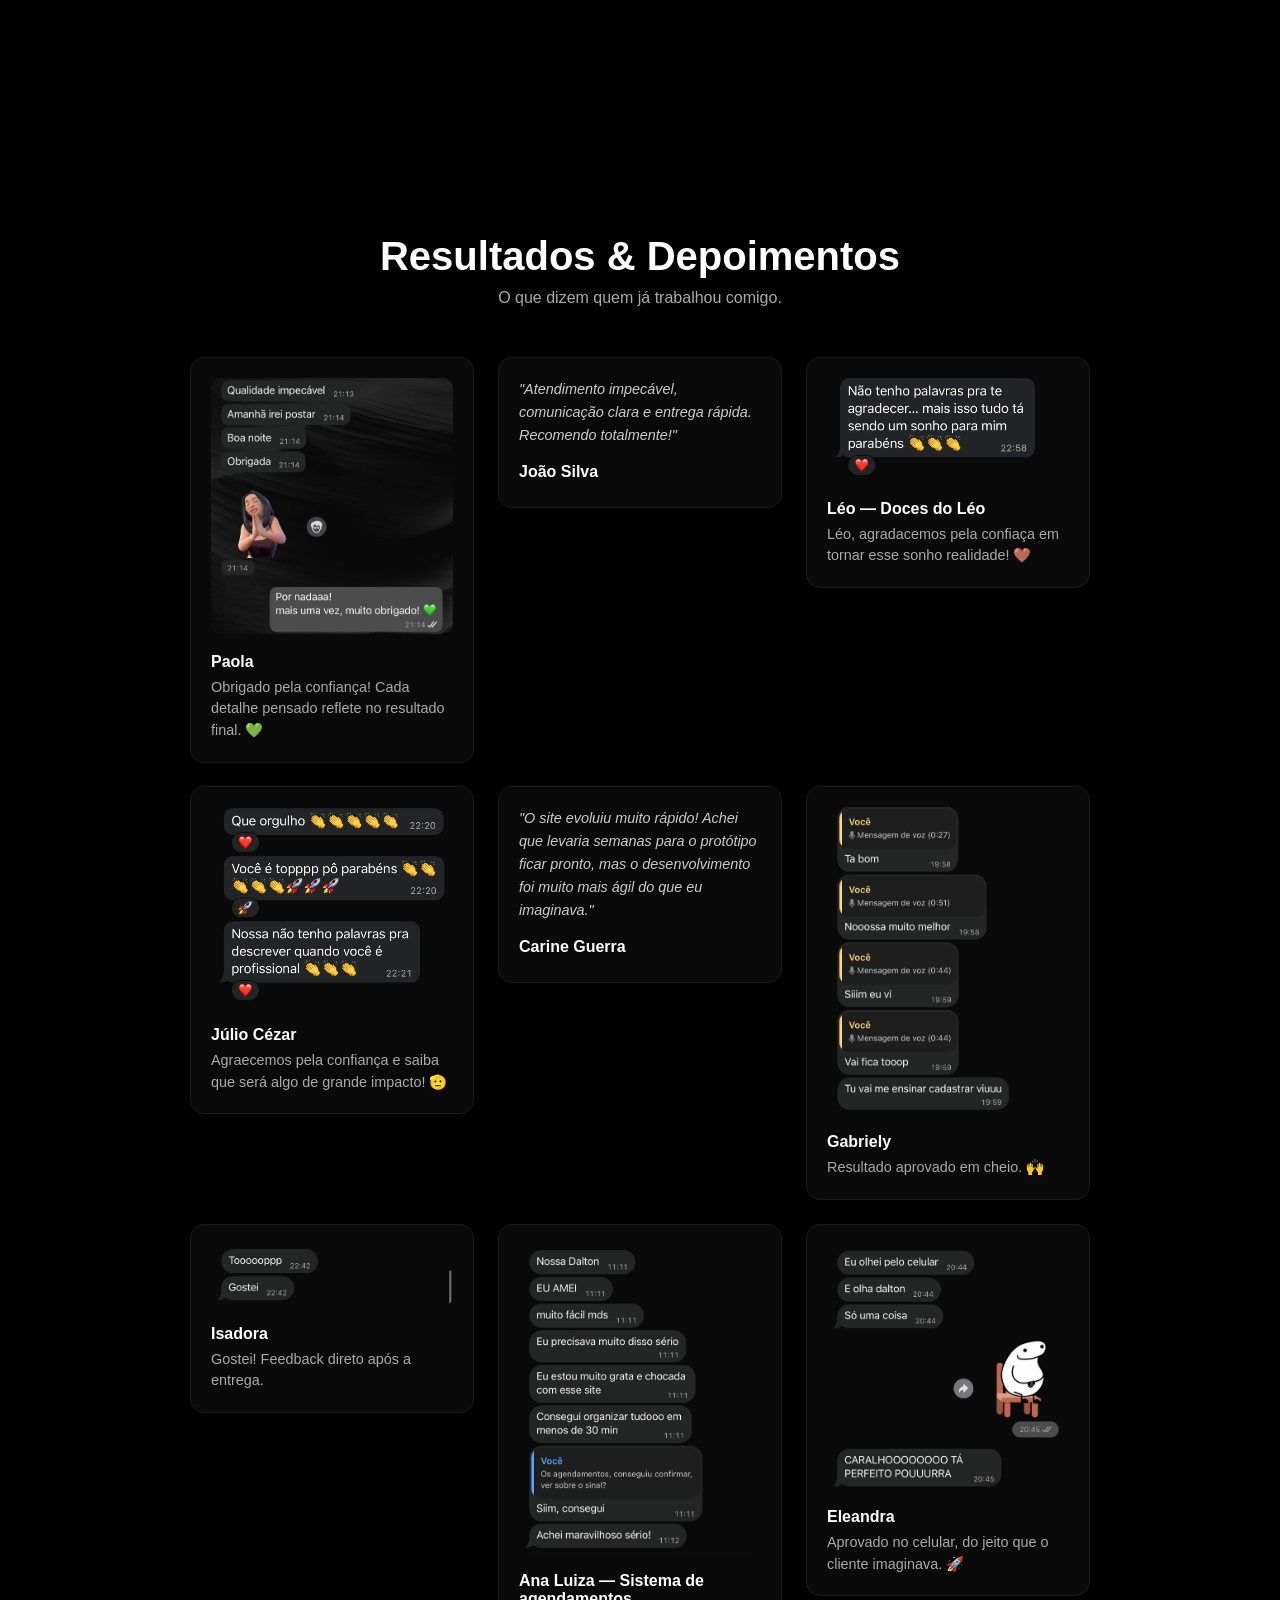
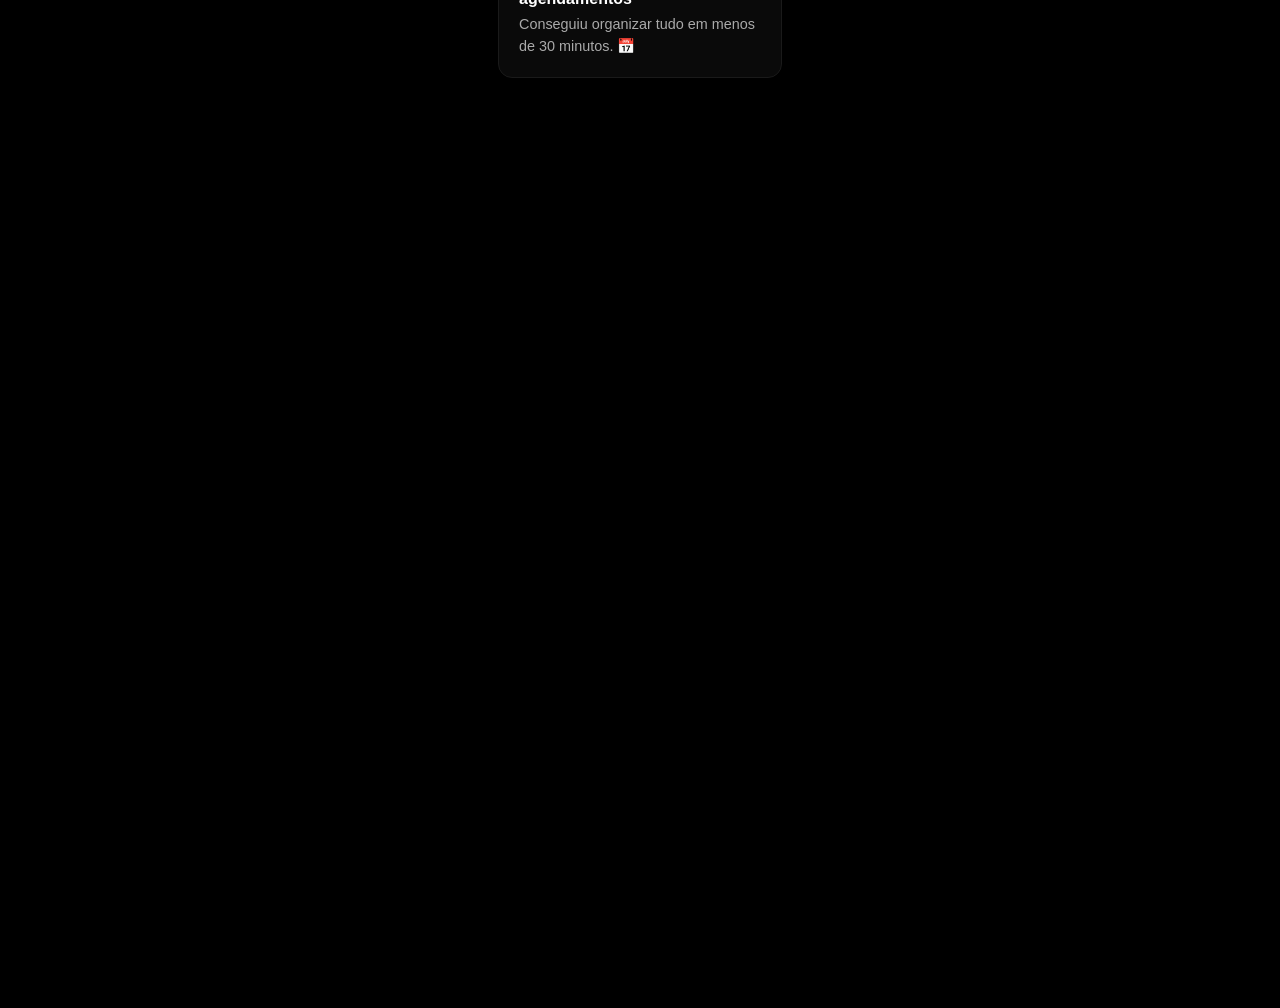
==== commit 98d8bffc: "atualização visual" ====
--- a/index.html
+++ b/index.html
@@ -16,13 +16,16 @@
   <meta property="og:url" content="https://potfolio-neres-s48x.vercel.app/">
 
   <link rel="stylesheet" href="style.css">
+  <link rel="icon" href="favicon.svg" type="image/svg+xml">
+  <link rel="icon" href="favicon.ico" sizes="32x32">
+  <link rel="apple-touch-icon" href="apple-touch-icon.png">
 </head>
 
 <body>
 
   <!-- ─── NAVBAR ─────────────────────────────────────────────────────────────── -->
   <nav id="navbar" role="navigation" aria-label="Menu principal">
-    <a href="#hero" class="nav-logo">DN<span>.</span></a>
+    <a href="#hero" class="nav-logo" aria-label="Dalton Neres Developer — início"><img src="logo.svg" alt="Dalton Neres Developer" width="208" height="40"></a>
 
     <button id="menuToggle" aria-label="Abrir menu" aria-expanded="false">☰</button>
 
--- a/style.css
+++ b/style.css
@@ -112,6 +112,12 @@
   color: var(--blue);
 }
 
+.nav-logo img {
+  display: block;
+  height: 40px;
+  width: auto;
+}
+
 /* ─── MENU DESKTOP ──────────────────────────────────────────────────────────── */
 #navMenu {
   display: flex;
@@ -277,6 +283,10 @@
 
   .nav-logo {
     font-size: 1rem;
+  }
+
+  .nav-logo img {
+    height: 30px;
   }
 
   #menuToggle {
